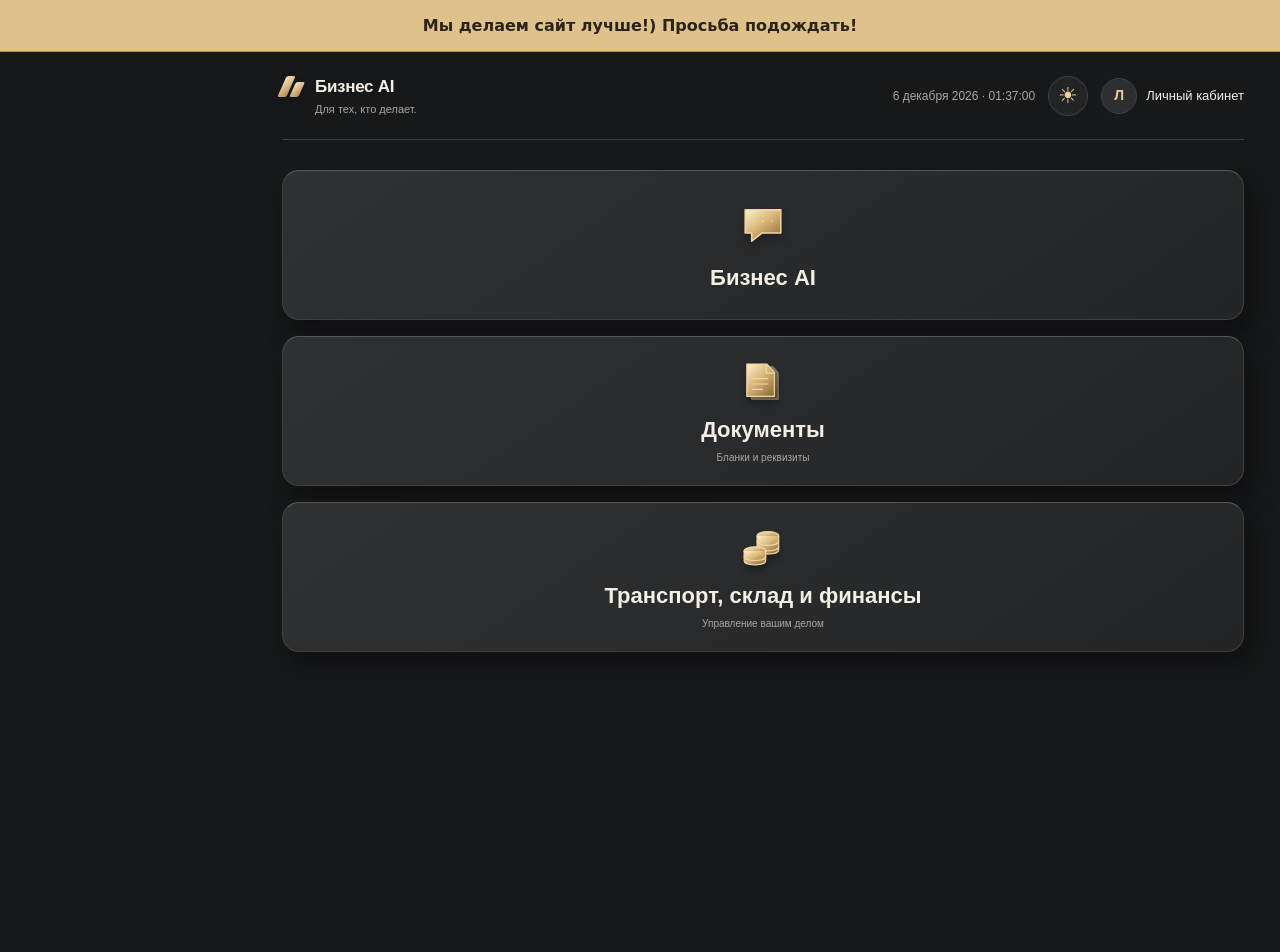
==== index.html @ 8bf46806 "Show maintenance notice during the approved Business AI update" ====
<!doctype html>
<html lang="ru"><head><script src="platform-config.js?v=workspace-20261116-chat-reserve"></script><meta charset="UTF-8"/><meta name="viewport" content="width=device-width,initial-scale=1"/><meta name="theme-color" content="#191a1b"/><style>html:not([data-ui-ready="true"]) .app,html:not([data-ui-ready="true"]) #landing{visibility:hidden}</style><script>document.addEventListener("DOMContentLoaded",()=>{try{render();}finally{document.documentElement.dataset.uiReady="true";}},{once:true});</script><script>try{document.documentElement.dataset.theme=localStorage.getItem("biznes-ai-appearance:visitor")==="light"?"light":"dark";}catch{document.documentElement.dataset.theme="dark";}</script><title>Бизнес AI — Для тех, кто делает</title>
<style>
:root{font-family:Inter,Arial,sans-serif;color:#142d4e;background:#f3f7fb}*{box-sizing:border-box}body{margin:0}button,input,select,textarea{font:inherit}button{cursor:pointer}.app{display:flex;min-height:100vh}.sidebar{width:244px;background:#102b4a;color:white;padding:25px 16px;flex-shrink:0}.brand{font-size:26px;font-weight:900;letter-spacing:1px;margin:4px 12px 35px}.brand span{color:#19c9e9}.nav{display:block;width:100%;border:0;border-radius:10px;padding:14px;text-align:left;color:#c5d8eb;background:transparent;margin:6px 0}.nav.active,.nav:hover{background:#18496c;color:white}.main{padding:30px;flex:1;min-width:0;max-width:1500px}.top{display:flex;justify-content:space-between;align-items:center;gap:12px;flex-wrap:wrap}.muted{color:#6c8197}.grid{display:grid;grid-template-columns:repeat(4,minmax(0,1fr));gap:16px;margin:20px 0}.dashboard-stats{grid-template-columns:repeat(5,minmax(0,1fr));gap:10px}.dashboard-stats .card{padding:15px 12px;min-width:0}.dashboard-stats .value{font-size:clamp(16px,1.65vw,23px);white-space:nowrap}.stat-link{display:block;text-align:left;color:inherit;width:100%;font:inherit;transition:background .15s,border-color .15s}.stat-link:hover,.stat-link:focus-visible{background:#eaf7fb;border-color:#19b9d8;outline:2px solid #19b9d8;outline-offset:1px}.stat-link .muted{font-size:13px}.card{background:#fff;border:1px solid #e0eaf3;border-radius:16px;padding:22px;box-shadow:0 5px 22px #183e6110}.value{font-size:26px;font-weight:800;margin-top:12px}.two{display:grid;grid-template-columns:1.3fr 1fr;gap:18px}.fields{display:grid;grid-template-columns:repeat(2,minmax(0,1fr));gap:14px}label{display:block;font-size:13px;color:#486078;font-weight:600}input,select,textarea{display:block;width:100%;padding:11px;border:1px solid #ccdce9;border-radius:9px;margin-top:6px;background:#fff;color:#183653}input:focus,select:focus{outline:2px solid #6bdaf1}.btn{border:0;border-radius:10px;background:#12b8d7;color:white;padding:12px 17px;font-weight:700}.landing [data-landing-preview]{transition:background .2s ease,box-shadow .2s ease,transform .15s ease;box-shadow:0 3px 10px rgba(18,184,215,.18)}.landing [data-landing-preview]:hover{background:#1bd0ef;box-shadow:0 0 0 3px rgba(79,221,245,.18),0 6px 22px rgba(28,207,237,.38)}.landing [data-landing-preview]:active{transform:scale(.97);background:#079bb9;box-shadow:0 0 0 4px rgba(79,221,245,.27),0 0 20px rgba(28,207,237,.48)}.landing [data-landing-preview]:focus-visible{outline:2px solid #a2f3ff;outline-offset:3px}.landing [data-landing-preview]:disabled{opacity:.8;cursor:wait;box-shadow:0 0 0 3px rgba(79,221,245,.18),0 0 16px rgba(28,207,237,.35)}@media(prefers-reduced-motion:reduce){.landing [data-landing-preview]{transition:none}}.btn.secondary{background:#e9f4f8;color:#164362}.btn.danger{background:#fee6e6;color:#b62b39}.actions{display:flex;gap:9px;flex-wrap:wrap;margin:16px 0}.tabs{display:flex;gap:8px;flex-wrap:wrap;margin:16px 0}.tab{border:1px solid #c9dce9;border-radius:10px;padding:10px 13px;background:white;color:#25496a}.tab.active{background:#143e63;color:white}.line{display:flex;justify-content:space-between;border-bottom:1px solid #e7edf3;padding:12px 0;gap:12px}.recent-trip{width:100%;background:transparent;border-top:0;border-left:0;border-right:0;text-align:left;font:inherit;color:inherit;cursor:pointer;align-items:center}.recent-trip:hover,.recent-trip:focus-visible{background:#eaf7fb;outline:2px solid #19b9d8;outline-offset:1px;border-radius:5px}.recent-trip span{min-width:0;overflow-wrap:anywhere}.recent-trip strong{white-space:nowrap}.profit{color:#008c79}.loss{color:#b62b39}table{width:100%;border-collapse:collapse}th,td{text-align:left;padding:13px 9px;border-bottom:1px solid #e7edf3;font-size:13px}th{color:#6c8197}tr:hover{background:#f8fbfe}.scroll{overflow:auto}.hidden{display:none}h1{margin:0;font-size:29px}h2{margin:0 0 16px;font-size:19px}small{color:#6c8197}.pill{border-radius:20px;background:#e8f6fa;padding:5px 9px;font-size:12px}.notice{background:#eaf7fb;border-radius:10px;padding:12px;margin:15px 0;color:#24536d}.section{margin-top:18px}.chart{display:flex;align-items:end;gap:12px;height:150px;padding-top:15px}.bar{flex:1;background:#16b6d4;min-height:3px;border-radius:6px 6px 0 0;position:relative}.bar.alt{background:#173f65}.bar span{position:absolute;bottom:-25px;font-size:10px;white-space:nowrap;left:0}.footer{margin-top:30px;font-size:12px;color:#8192a3}@media(max-width:1000px){.dashboard-stats{grid-template-columns:repeat(5,minmax(0,1fr))}.dashboard-stats .card{padding:10px 7px}.dashboard-stats .value{font-size:15px}.grid{grid-template-columns:repeat(2,1fr)}.two{grid-template-columns:1fr}}@media(max-width:680px){.dashboard-stats{grid-template-columns:repeat(2,minmax(0,1fr))}.app{display:block}.sidebar{width:100%;padding:13px}.brand{margin:0 0 8px}.nav{display:inline-block;width:auto;margin:3px;padding:10px}.main{padding:16px}.fields,.grid{grid-template-columns:1fr}h1{font-size:24px}.card{padding:15px}}
 .auth-wrap{max-width:520px;margin:22px auto}.auth-head{text-align:center;margin-bottom:20px}.auth-logo{font-size:30px;font-weight:900;color:#102b4a}.auth-logo span{color:#12b8d7}.auth-note{background:#fff6df;color:#76571b;border-radius:10px;padding:12px;font-size:13px;line-height:1.5;margin:14px 0}.auth-links{display:flex;justify-content:space-between;gap:12px;flex-wrap:wrap;margin-top:18px}.auth-links button{background:none;border:0;color:#116f9d;text-decoration:underline;padding:5px}.auth-wrap input:disabled{background:#f5f8fa;color:#789}.account-list{display:grid;gap:12px;margin-top:20px}@media(max-width:680px){.auth-wrap{margin:8px auto}}.landing{position:fixed;inset:0;z-index:100;overflow:auto;background:linear-gradient(110deg,rgba(3,17,32,.91),rgba(8,30,55,.58) 55%,rgba(5,20,39,.82)),linear-gradient(160deg,#07172a 0%,#153d5a 42%,#c47a61 72%,#071b30 100%);color:#fff;padding:clamp(22px,5vw,75px)}.landing[hidden]{display:none}.landing-grid{max-width:1400px;margin:auto;min-height:calc(100vh - 130px);display:grid;grid-template-columns:1.1fr .9fr;gap:clamp(28px,5vw,100px);align-items:center}.landing-brand{font-size:clamp(42px,6vw,86px);font-style:italic;font-weight:900;letter-spacing:-3px;line-height:1}.landing-brand:before{content:'▰';font-size:32px;color:#13d7ec;margin-right:12px}.landing-intro{font-size:clamp(18px,2.2vw,29px);line-height:1.4;max-width:650px;margin:24px 0 40px}.landing-feature{display:flex;gap:18px;align-items:center;margin:24px 0;font-size:clamp(17px,1.5vw,21px)}.landing-feature b{font-size:31px;color:#19d6e9;width:44px;text-align:center}.landing-card{background:#061b31f0;border:1px solid #16bcd7;border-radius:24px;padding:clamp(22px,3vw,42px);box-shadow:0 18px 55px #0007;max-width:560px;width:100%;margin:auto}.landing-tabs{display:grid;grid-template-columns:1fr 1fr;gap:8px;margin-bottom:30px}.landing-tabs button{border:0;background:transparent;color:#d6e9f6;padding:15px;font-weight:700;border-bottom:2px solid #314e63}.landing-tabs button.active{border-color:#11e2eb;background:#143b51;border-radius:12px 12px 0 0}.landing-card h2{text-align:center;font-size:28px;margin:0 0 12px;color:white}.landing-card p{text-align:center;color:#b6cadd}.landing-card label{color:#d9e7f4;margin:15px 0}.landing-password-wrap{position:relative;display:block}.landing-password-wrap input[type=password],.landing-password-wrap input[type=text]:has(+ .landing-password-eye){padding-right:48px}.landing-password-eye{position:absolute;right:7px;top:50%;transform:translateY(-50%);border:0;background:transparent;color:#d9e7f4;cursor:pointer;font-size:21px;line-height:1;padding:8px;border-radius:7px}.landing-password-eye:hover,.landing-password-eye:focus-visible{background:#28516b;outline-offset:2px}.landing-card input{background:#142e46;border-color:#4a6579;color:white}.landing-card input::placeholder{color:#9db3c4}.landing-card .btn{width:100%;margin:12px 0;background:#08d3e7;color:#082339}.landing-links{display:flex;justify-content:space-between;gap:8px;flex-wrap:wrap;margin:10px 0}.landing-links button{border:0;background:none;color:#36dbe8;padding:5px;text-decoration:underline}.landing-demo{background:#1e3e55!important;color:#fff!important;border:1px solid #56748c!important}.landing-disclaimer{font-size:12px;line-height:1.5;background:#15364c;padding:12px;border-radius:10px;color:#d6e5ef!important}.landing-bottom{max-width:1400px;margin:12px auto 0;color:#c4d8e5;font-size:13px}@media(max-width:850px){.landing{padding:22px 14px}.landing-grid{grid-template-columns:1fr;gap:24px}.landing-brand{font-size:clamp(39px,11vw,62px)}.landing-intro{font-size:18px;margin:15px 0}.landing-feature{margin:12px 0;font-size:16px}.landing-feature b{font-size:23px}.landing-card{padding:22px 18px}.landing-card h2{font-size:23px}.landing-bottom{text-align:center}}.account-panels{display:grid;grid-template-columns:repeat(2,minmax(0,1fr));gap:16px;margin-top:18px}.account-panel{border:1px solid #c9dce9;border-radius:14px;padding:18px;background:#fff;min-width:0}.account-panel summary{cursor:pointer;list-style:none;display:flex;justify-content:space-between;align-items:center;gap:10px;font-weight:700;color:#173c60}.account-panel summary::-webkit-details-marker{display:none}.account-panel summary:after{content:'⌄';font-size:22px;color:#168dab;display:inline-block;min-width:20px;text-align:center}.account-panel summary:hover{color:#079bb9}.account-panel summary:focus-visible{outline:2px solid #12b8d7;outline-offset:4px;border-radius:4px}.account-panel[open] summary:after{content:'⌃'}.account-panel .panel-body{margin-top:14px}.account-panel .panel-value{font-size:24px;font-weight:800;margin:9px 0;color:#102b4a}.account-panel .panel-hint{font-size:13px;color:#6c8197;margin-top:12px}@media(max-width:750px){.account-panels{grid-template-columns:1fr}}.trip-list{display:grid;grid-template-columns:repeat(auto-fit,minmax(min(100%,310px),1fr));gap:12px;margin-top:15px}.trip-list-card{display:flex;flex-direction:column;gap:11px;min-width:0;width:100%;padding:17px;text-align:left;border:1px solid #d5e5f0;border-radius:13px;background:#fff;color:#183653;cursor:pointer;transition:border-color .15s,box-shadow .15s,background .15s}.trip-list-card:hover,.trip-list-card:focus-visible{background:#f0fbff;border-color:#12b8d7;box-shadow:0 4px 16px #183e6118;outline:none}.trip-list-head,.trip-list-bottom{display:flex;justify-content:space-between;align-items:center;gap:10px;flex-wrap:wrap}.trip-list-route{font-size:17px;font-weight:700;overflow-wrap:anywhere}.trip-list-meta{color:#6c8197;font-size:13px;overflow-wrap:anywhere}.trip-list-bottom{border-top:1px solid #e6eef5;padding-top:10px;font-size:13px}.trip-list-open{color:#087f9e;font-weight:700}@media(max-width:680px){.trip-list{grid-template-columns:1fr}.trip-list-card{padding:15px}}.finance-controls{margin:14px 0 18px}.finance-periods{display:flex;flex-wrap:wrap;gap:5px}.finance-period{border:1px solid #cbdfea;border-radius:8px;background:#f4f8fc;color:#264864;padding:8px 12px;font-weight:700;flex:1;min-width:62px}.finance-period.selected{background:#12b8d7;border-color:#12b8d7;color:#fff}.finance-date-label{margin-top:12px;max-width:220px}.finance-date-label input{margin-top:5px}.finance-date-nav{display:flex;align-items:end;gap:8px;margin-top:12px}.finance-date-nav .finance-date-label{margin-top:0;flex:1;max-width:none}.finance-nav-btn{height:42px;min-width:38px;border:1px solid #cbdfea;background:#f4f8fc;border-radius:8px;color:#087f9e;font-size:26px;cursor:pointer}.finance-nav-btn:hover{background:#dff7fc}.home-title{text-align:center;margin:16px 0 22px}.home-sections{display:grid;grid-template-columns:minmax(0,1fr);gap:14px;max-width:900px;margin:0 auto}.home-section{display:flex;align-items:center;gap:18px;min-height:76px;padding:18px 24px;background:#173e5e;color:white;border:0;border-radius:12px;text-align:left;font-weight:700}.home-section:hover,.home-section:focus-visible{background:#215a7b;outline:2px solid #20cbe5}.home-icon{color:#36d9ee;font-size:22px;width:28px;text-align:center}.home-arrow{margin-left:auto;font-size:25px;color:#b5d4e4}.back-to-home{background:transparent;color:#176f94;border:0;font-weight:700;margin-bottom:16px;padding:7px 0}#exit-hint{position:fixed;bottom:16px;left:50%;transform:translateX(-50%);background:#102b4a;color:white;border-radius:9px;padding:10px 16px}#exit-hint:empty{display:none}@media(max-width:700px){.home-sections{grid-template-columns:1fr;gap:10px}.home-section{min-height:56px;padding:13px 16px;gap:14px}}.saved-calcs{display:grid;grid-template-columns:repeat(auto-fit,minmax(min(100%,290px),1fr));gap:12px}.saved-calc-card{position:relative;display:flex;flex-direction:column;align-items:flex-start;gap:8px;width:100%;padding:16px 38px 16px 16px;border:1px solid #d5e5f0;border-radius:13px;background:#fff;color:#183653;text-align:left}.saved-calc-card:hover,.saved-calc-card:focus-visible,.saved-calc-card.selected{border-color:#12b8d7;background:#f0fbff;outline:none}.saved-calc-route{font-weight:750;font-size:16px}.saved-calc-type{font-size:13px;color:#647e93}.saved-calc-values{display:flex;flex-wrap:wrap;gap:8px 20px;font-size:13px}.saved-calc-chevron{position:absolute;right:15px;top:50%;transform:translateY(-50%);font-size:26px;color:#1289ab}@media(max-width:680px){.saved-calcs{grid-template-columns:1fr}.saved-calc-card{padding:14px 35px 14px 14px}}.page-navigation{display:flex;flex-direction:column;align-items:flex-start;gap:7px;margin-bottom:12px}.page-navigation [data-go-home]{font-weight:800;font-size:17px;padding:10px 18px}.sidebar-stats{display:flex;flex-direction:column;gap:13px;margin-top:28px}.sidebar-stat{width:100%;display:flex;flex-direction:column;align-items:flex-start;gap:9px;text-align:left;background:#fff;color:#102b4a;border:1px solid #b5d5e4;border-radius:12px;padding:17px 14px;cursor:pointer;box-shadow:0 3px 12px rgba(0,0,0,.12)}.sidebar-stat:hover,.sidebar-stat:focus-visible{border-color:#12b8d7;outline:2px solid #12b8d7;outline-offset:2px}.sidebar-stat-label{font-size:14px;font-weight:650}.sidebar-stat-value{font-size:clamp(16px,1.4vw,21px);font-weight:850;overflow-wrap:anywhere}@media(max-width:680px){.sidebar-stats{display:grid;grid-template-columns:1fr;gap:9px;margin-top:10px}.sidebar-stat{padding:12px 15px;gap:4px}.sidebar-stat-value{font-size:19px}.brand{margin-bottom:0}}.subscription-tariffs{display:grid;grid-template-columns:repeat(2,minmax(0,1fr));gap:14px;margin:16px 0}.subscription-tariff{display:flex;flex-direction:column;align-items:flex-start;gap:10px;padding:20px;border:1px solid #c9dce9;border-radius:14px;background:#f7fbff;min-width:0;cursor:pointer;transition:background .18s,border-color .18s,box-shadow .18s,transform .18s}.subscription-tariff:hover,.subscription-tariff:focus-visible,.subscription-tariff:focus-within{background:#e9faff;border-color:#12b8d7;box-shadow:0 8px 24px #168dab28;transform:translateY(-2px)}.subscription-tariff:focus-visible{outline:2px solid #12b8d7;outline-offset:3px}.subscription-tariff:hover button,.subscription-tariff:focus-within button{background:#168dab;color:#fff;border-color:#168dab}.subscription-tariff-title{font-size:17px;font-weight:800;color:#173c60}.subscription-tariff-price{font-size:30px;font-weight:900;color:#102b4a}.subscription-tariff-price small{display:block;font-size:13px;font-weight:500;color:#6c8197}.subscription-tariff p{margin:0 0 5px;color:#486078;font-size:14px;line-height:1.5;flex:1}.subscription-tariff button{width:100%;margin-top:auto}.subscription-discount{display:inline-block;font-size:12px;background:#dff7ec;color:#126b4b;border-radius:6px;padding:4px 7px;vertical-align:middle}@media(max-width:850px){.subscription-tariffs{grid-template-columns:1fr}}.account-panel .btn,.card.section .btn{transition:background .18s,color .18s,box-shadow .18s,transform .18s,border-color .18s}.account-panel .btn:hover,.card.section .btn:hover{background:#168dab;color:#fff;border-color:#168dab;box-shadow:0 5px 15px #168dab38;transform:translateY(-2px)}.account-panel .btn:focus-visible,.card.section .btn:focus-visible{outline:3px solid #12b8d7;outline-offset:3px}.subscription-status-row{display:flex;align-items:center;justify-content:space-between;flex-wrap:wrap;gap:12px;background:#eef9fd;border:1px solid #c4e8f2;border-radius:12px;padding:14px;margin:12px 0}.subscription-status-row [role="status"]{font-weight:700;color:#173c60}.subscription-status-row button{flex-shrink:0}.local-doc-modal{position:fixed;inset:0;z-index:10000;background:rgba(3,16,30,.72);display:flex;align-items:center;justify-content:center;padding:22px;overflow:auto}.local-doc-modal-panel{width:min(100%,980px);max-height:calc(100vh - 44px);overflow:auto;border-radius:18px;box-shadow:0 24px 80px rgba(0,0,0,.38)}.local-doc-modal-panel>.card{margin:0}.local-doc-modal-panel .local-doc-form .fields{max-height:none}@media(max-width:650px){.local-doc-modal{align-items:flex-start;padding:10px}.local-doc-modal-panel{max-height:calc(100dvh - 20px);border-radius:14px}.local-doc-modal-panel .card{padding:16px}.local-doc-modal-panel .local-doc-form .fields{grid-template-columns:1fr}.local-doc-modal-panel .actions{display:grid;grid-template-columns:1fr}.local-doc-modal-panel .actions .btn{width:100%}}.local-doc-types{display:grid;grid-template-columns:repeat(3,minmax(0,1fr));gap:12px;margin:20px 0}.local-doc-type{background:#fff;border:1px solid #c9dce9;border-radius:13px;padding:22px 12px;font-weight:700;color:#173c60;display:flex;gap:10px;align-items:center;justify-content:center;transition:.2s}.local-doc-type span{color:#168dab;font-size:25px}.local-doc-type:hover,.local-doc-type:focus-visible{background:#e9faff;border-color:#12b8d7;box-shadow:0 6px 18px #168dab28;transform:translateY(-2px)}.local-doc-record{display:flex;justify-content:space-between;align-items:center;gap:12px;flex-wrap:wrap;border-bottom:1px solid #e0eaf3;padding:12px 0}.local-doc-form .fields label:last-child{grid-column:1/-1}@media(max-width:750px){.local-doc-types{grid-template-columns:repeat(2,minmax(0,1fr))}}@media(max-width:450px){.local-doc-types{grid-template-columns:1fr}}.local-doc-types{grid-template-columns:repeat(2,minmax(0,1fr))}.local-party-picker{display:grid;grid-template-columns:repeat(3,minmax(0,1fr));gap:12px;padding:16px;background:#eef8fc;border:1px solid #c4e8f2;border-radius:12px;margin-bottom:16px}.local-party-picker label{font-weight:700;color:#173c60}.local-party-picker select{display:block;width:100%;margin-top:7px;min-width:0;padding:11px;border:1px solid #b9cfdf;border-radius:8px;background:#fff}@media(max-width:750px){.local-doc-types{grid-template-columns:1fr}.local-party-picker{grid-template-columns:1fr}}.directory-toggle-btn{background:#e7f8fd!important;color:#087b9a!important;border:1px solid #21c6df!important;box-shadow:0 3px 10px #119eb31c;transition:background .2s,color .2s,box-shadow .2s,transform .2s,border-color .2s;cursor:pointer}.directory-toggle-btn:hover,.directory-toggle-btn:focus-visible{background:#0bc8e0!important;color:#05263b!important;border-color:#05b3cf!important;box-shadow:0 8px 20px #0aacc64d;transform:translateY(-2px)}.directory-toggle-btn:focus-visible{outline:3px solid #0985a5;outline-offset:3px}.support-contact{display:flex;align-items:center;flex-wrap:wrap;gap:10px;margin-top:16px;padding-top:12px;border-top:1px solid #d7e4ee}.support-contact a{color:#087eab;font-weight:700;text-decoration:underline;text-underline-offset:3px}.support-contact a:hover{color:#06b5d0}.support-contact .btn{transition:background .18s,box-shadow .18s,transform .18s}.support-contact .btn:hover{background:#168dab;color:white;box-shadow:0 5px 15px #168dab38;transform:translateY(-2px)}.support-copy-status{font-size:13px;color:#16714b}
.landing-brand span{color:#12c7e9}.sidebar-stats{display:none!important}


.fleet-metrics{display:grid;grid-template-columns:repeat(4,minmax(0,1fr));gap:12px;margin:16px 0 22px}.fleet-stat{background:#fff;border:1px solid #d0e0ec;border-radius:12px;padding:17px;display:flex;flex-direction:column;gap:8px;min-width:0}.fleet-stat small{color:#54708a;font-size:13px}.fleet-stat strong{font-size:clamp(16px,2vw,23px);overflow-wrap:anywhere;color:#102b4a}.fleet-panel{background:#fff;border:1px solid #d0e0ec;border-radius:13px;padding:22px;margin:18px 0}.fleet-panel h3{margin:0 0 18px}.fleet-fields{display:grid;grid-template-columns:repeat(2,minmax(0,1fr));gap:14px;margin-bottom:18px}.fleet-fields label{display:flex;flex-direction:column;gap:6px;font-weight:600;font-size:14px}.fleet-fields input,.fleet-fields select{width:100%;padding:11px;border:1px solid #b4cbdc;border-radius:8px;background:#fff;color:#102b4a}.fleet-item{display:flex;justify-content:space-between;align-items:center;gap:12px;padding:15px 0;border-bottom:1px solid #e0eaf0}.fleet-item:last-child{border-bottom:0}.fleet-item .muted{font-size:13px;margin-top:5px}.fleet-nav{margin-bottom:16px}.fleet-nav button{border:0;background:none;color:#116f9d;font-weight:700;padding:8px;cursor:pointer}@media(max-width:760px){.fleet-metrics,.fleet-fields{grid-template-columns:repeat(2,minmax(0,1fr))}.fleet-panel{padding:14px}.fleet-item{flex-wrap:wrap}}@media(max-width:440px){.fleet-metrics,.fleet-fields{grid-template-columns:1fr}}

.fleet-stat[data-fleet-metric]{transition:background .15s,border-color .15s,box-shadow .15s,transform .12s;position:relative}.fleet-stat[data-fleet-metric]::after{content:'›';position:absolute;right:12px;top:10px;color:#168ca8;font-size:22px;font-weight:700}.fleet-stat[data-fleet-metric]:hover,.fleet-stat[data-fleet-metric]:focus-visible{border-color:#12b8d7;background:#effaff;outline:2px solid #12b8d7;outline-offset:1px;box-shadow:0 5px 16px #12b8d72b}.fleet-stat[data-fleet-metric]:active{background:#c9f3fa;transform:scale(.985)}.route-suggestions{position:absolute;top:100%;left:0;right:0;z-index:30;background:#fff;border:1px solid #b9cddd;border-radius:9px;box-shadow:0 8px 18px #142d4e24;max-height:240px;overflow:auto}.route-suggestion{display:block;width:100%;text-align:left;border:0;background:white;padding:10px 12px;color:#142d4e}.route-suggestion:hover,.route-suggestion:focus{background:#e8f7fc}
.warehouse-overview-grid{display:grid;grid-template-columns:minmax(0,1fr) minmax(0,1fr);gap:16px;align-items:start;margin-top:16px}.warehouse-overview-grid>.warehouse-panel{min-width:0;margin:0}.warehouse-overview-grid .warehouse-stock-row,.warehouse-overview-grid .warehouse-history-row{overflow-wrap:anywhere}@media(max-width:850px){.warehouse-overview-grid{grid-template-columns:minmax(0,1fr)}}
.warehouse-item-grid{display:grid;grid-template-columns:minmax(0,1fr) minmax(0,1fr);gap:14px;align-items:stretch;margin:16px 0;padding:12px;border:1px solid #dbe5ee;border-radius:14px}.warehouse-item-grid>.warehouse-stock-row{margin:0;min-width:0}.warehouse-item-history{min-width:0;min-height:0;max-height:210px;overflow-y:auto;overscroll-behavior:contain;padding:12px;border-radius:12px;background:#f8fafc;overflow-wrap:anywhere}.warehouse-item-history h3{font-size:16px;margin:0 0 12px}.warehouse-item-history .warehouse-history-row{padding:10px 0;border-bottom:1px solid #e2e8f0}@media(max-width:850px){.warehouse-item-grid{grid-template-columns:minmax(0,1fr)}}
.warehouse-search-heading{display:grid;grid-template-columns:minmax(0,1fr) minmax(0,1fr);gap:16px;align-items:center}.warehouse-search-heading h2{margin-top:0}.warehouse-search-label{display:flex;flex-direction:column;gap:6px;font-weight:600}.warehouse-search-label input{width:100%;min-width:0;padding:11px;border:1px solid #cbd5e1;border-radius:10px;font:inherit}@media(max-width:700px){.warehouse-search-heading{grid-template-columns:minmax(0,1fr)}}
/* Warehouse: highlight and clickable stock blocks */
#content .warehouse-tile,#content .warehouse-panel,#content .warehouse-stock-row,#content .warehouse-history-row{transition:background .18s,border-color .18s,box-shadow .18s}
#content .warehouse-tile{cursor:pointer;text-align:left;color:inherit;font:inherit;width:100%}
#content .warehouse-tile:hover,#content .warehouse-tile:focus-visible,#content .warehouse-stock-row:hover,#content .warehouse-history-row:hover{background:#eaf8ff;border-color:#54c6e1;box-shadow:0 4px 16px rgba(15,137,179,.12)}
#content .warehouse-stock-row,#content .warehouse-history-row{border:1px solid transparent;border-top-color:#e2e8f0;border-radius:10px;padding:14px 10px;margin:0 -10px;cursor:pointer}
#content .warehouse-stock-row:focus-visible,#content .warehouse-history-row:focus-visible,#content .warehouse-tile:focus-visible{outline:2px solid #12b8d7;outline-offset:2px}
#content .warehouse-stock-row:focus-within,#content .warehouse-stock-row.warehouse-selected{background:#eaf8ff;border-color:#54c6e1}
@media(prefers-reduced-motion:reduce){#content .warehouse-tile,#content .warehouse-panel,#content .warehouse-stock-row,#content .warehouse-history-row{transition:none}}

/* Calculator mode: two direct buttons instead of dropdown */
.transport-mode-switch{grid-column:1/-1;display:grid;grid-template-columns:1fr 1fr;gap:10px;margin-bottom:5px}
.transport-mode-btn{border:1px solid #c9dce9;border-radius:10px;background:#edf5f9;color:#173f65;padding:13px 9px;font-weight:700;cursor:pointer;transition:background .15s,border-color .15s,box-shadow .15s}
.transport-mode-btn:hover,.transport-mode-btn:focus-visible{background:#ddf5fc;border-color:#12b8d7;box-shadow:0 0 0 2px rgba(18,184,215,.12)}
.transport-mode-btn.active{background:#123f66;color:white;border-color:#123f66}
@media(max-width:450px){.transport-mode-switch{grid-template-columns:1fr}}

/* Calculator action button hover/press feedback (test2 only) */
#content .calc-action-highlight{transition:background-color .18s ease,box-shadow .18s ease,transform .12s ease,filter .18s ease}
#content .calc-action-highlight:hover,#content .calc-action-highlight:focus-visible{filter:brightness(1.1);box-shadow:0 0 0 3px rgba(18,184,215,.18),0 6px 20px rgba(18,184,215,.25)}
#content .calc-action-highlight:active{transform:translateY(1px) scale(.98);box-shadow:0 0 0 3px rgba(18,184,215,.24)}
@media(prefers-reduced-motion:reduce){#content .calc-action-highlight{transition:none}}

/* Calculator numeric fields: hover, focus and active input highlighting */
#content input[data-numeric="1"]{transition:border-color .18s ease,background-color .18s ease,box-shadow .18s ease}
#content input[data-numeric="1"]:hover{border-color:#32b9dc;background-color:#f4fcff;box-shadow:0 0 0 2px rgba(18,184,215,.10)}
#content input[data-numeric="1"]:focus{outline:none;border-color:#08afd1;background-color:#fff;box-shadow:0 0 0 3px rgba(18,184,215,.22),0 2px 12px rgba(18,184,215,.12)}
@media(prefers-reduced-motion:reduce){#content input[data-numeric="1"]{transition:none}}

/* Calculator route city inputs: same hover and focus treatment as numeric inputs */
#content input[data-field="from"],#content input[data-field="to"]{transition:border-color .18s ease,background-color .18s ease,box-shadow .18s ease}
#content input[data-field="from"]:hover,#content input[data-field="to"]:hover{border-color:#32b9dc;background-color:#f4fcff;box-shadow:0 0 0 2px rgba(18,184,215,.10)}
#content input[data-field="from"]:focus,#content input[data-field="to"]:focus{outline:none;border-color:#08afd1;background-color:#fff;box-shadow:0 0 0 3px rgba(18,184,215,.22),0 2px 12px rgba(18,184,215,.12)}
@media(prefers-reduced-motion:reduce){#content input[data-field="from"],#content input[data-field="to"]{transition:none}}

/* Global actionable controls only: no decorative or read-only card hover. */
button:not(:disabled),[role="button"]:not([aria-disabled="true"]),input:not(:disabled):not([type="hidden"]):not([type="checkbox"]):not([type="radio"]),select:not(:disabled),textarea:not(:disabled){transition:border-color .16s ease,background-color .16s ease,box-shadow .16s ease,filter .16s ease}
button:not(:disabled):hover,[role="button"]:not([aria-disabled="true"]):hover{filter:brightness(1.07);box-shadow:0 3px 13px rgba(18,184,215,.18)}
button:not(:disabled):focus-visible,[role="button"]:not([aria-disabled="true"]):focus-visible{outline:2px solid #12b8d7;outline-offset:2px}
button:not(:disabled):active,[role="button"]:not([aria-disabled="true"]):active{filter:brightness(.97)}
input:not(:disabled):not([readonly]):not([type="hidden"]):not([type="checkbox"]):not([type="radio"]):hover,select:not(:disabled):hover,textarea:not(:disabled):not([readonly]):hover{border-color:#32b9dc;background-color:#f4fcff;box-shadow:0 0 0 2px rgba(18,184,215,.10)}
input:not(:disabled):not([readonly]):not([type="hidden"]):not([type="checkbox"]):not([type="radio"]):focus,select:not(:disabled):focus,textarea:not(:disabled):not([readonly]):focus{outline:none;border-color:#08afd1;background-color:#fff;box-shadow:0 0 0 3px rgba(18,184,215,.22),0 2px 12px rgba(18,184,215,.12)}
@media(prefers-reduced-motion:reduce){button,input,select,textarea,[role="button"]{transition:none}}
.fleet-result-toggle{width:100%;border:0;border-bottom:1px solid #e0eaf0;background:white;display:flex;justify-content:space-between;align-items:center;gap:12px;padding:16px 5px;text-align:left;color:#173c60;cursor:pointer}.fleet-result-toggle:hover,.fleet-result-toggle:focus-visible{background:#effaff;outline:2px solid #12b8d7;border-radius:8px}.fleet-result-toggle .muted{display:block;font-size:13px;margin-top:5px}.fleet-history{padding:16px 10px 22px;background:#f6fbff;border-radius:10px}.fleet-history-head{display:flex;justify-content:space-between;align-items:center;flex-wrap:wrap;gap:12px}.fleet-history .fleet-metrics{grid-template-columns:repeat(auto-fit,minmax(145px,1fr))}@media(max-width:680px){.fleet-result-toggle{flex-wrap:wrap}.fleet-history{padding:12px 4px}}.fleet-history-link{border:0;background:transparent;color:#087f9e;font-weight:700;text-decoration:underline;cursor:pointer;padding:8px}.fleet-history-link:hover,.fleet-history-link:focus-visible{background:#e0f7fc;outline:2px solid #12b8d7;border-radius:6px}.fleet-item:target{outline:2px solid #12b8d7}/* Business AI login: keep entered email and password visible while focused */
.landing-card input,.landing-card input:hover,.landing-card input:focus,.landing-card input:active,.landing-card input:-webkit-autofill,.landing-card input:-webkit-autofill:focus{background-color:#142e46!important;color:#ffffff!important;-webkit-text-fill-color:#ffffff!important;caret-color:#ffffff!important;border-color:#4a6579!important;}
.landing-card input::placeholder{color:#9db3c4!important;-webkit-text-fill-color:#9db3c4!important;}
.landing-card input:-webkit-autofill,.landing-card input:-webkit-autofill:hover,.landing-card input:-webkit-autofill:focus{-webkit-box-shadow:0 0 0 1000px #142e46 inset!important;box-shadow:0 0 0 1000px #142e46 inset!important;}

</style><link rel="stylesheet" href="documents.css?v=workspace-20261116-chat-reserve">
<script src="ui-dialogs.js?v=workspace-20261116-chat-reserve" defer></script>
<script src="documents.js?v=workspace-20261116-chat-reserve" defer></script>
<script src="trip-documents.js?v=workspace-20261116-chat-reserve" defer></script>
<script src="password-recovery.js?v=workspace-20261116-chat-reserve" defer></script>
<link rel="stylesheet" href="theme.css?v=workspace-20261116-chat-reserve">
<script src="theme.js?v=workspace-20261116-chat-reserve" defer></script>
<link rel="stylesheet" href="ai-assistant.css?v=workspace-20261116-chat-reserve">
<script src="ai-content-config.js?v=workspace-20261116-chat-reserve" defer></script>
<script src="chat-config.js?v=workspace-20261116-chat-reserve" defer></script>
<script src="ai-config.js?v=workspace-20261116-chat-reserve" defer></script>
<script src="ai-assistant.js?v=workspace-20261116-chat-reserve" defer></script>
<script src="ai-voice.js?v=workspace-20261116-chat-reserve" defer></script>

<script src="chat-extension.js?v=workspace-20261116-chat-reserve" defer></script>
<script src="chat-mail.js?v=workspace-20261116-chat-reserve" defer></script>
<link rel="stylesheet" href="chat-mail.css?v=workspace-20261116-chat-reserve">
<script src="ai-bonus-config.js?v=workspace-20261116-chat-reserve" defer></script>
<script src="ai-bonus.js?v=workspace-20261116-chat-reserve" defer></script>
<script src="ui-adjustments.js?v=workspace-20261116-chat-reserve" defer></script>
<link rel="stylesheet" href="ui-adjustments.css?v=workspace-20261116-chat-reserve">
<link rel="stylesheet" href="ai-content.css?v=workspace-20261116-chat-reserve">
<script src="chat-audio.js?v=workspace-20261116-chat-reserve" defer></script>

<script src="account-services.js?v=workspace-20261116-chat-reserve" defer></script>
<script src="document-library.js?v=workspace-20261116-chat-reserve" defer></script>
<script src="device-drafts.js?v=workspace-20261116-chat-reserve" defer></script>
<script src="library-autosave.js?v=workspace-20261116-chat-reserve" defer></script>
<script src="chat-attachments.js?v=workspace-20261116-chat-reserve" defer></script>
<script src="office-editor.js?v=workspace-20261116-chat-reserve" defer></script>
<script src="site-search-context.js?v=workspace-20261116-chat-reserve" defer></script>
<script src="media-ui.js?v=workspace-20261116-chat-reserve" defer></script>
<script src="audio-ui.js?v=workspace-20261116-chat-reserve" defer></script>
<script src="public-access.js?v=workspace-20261116-chat-reserve" defer></script>
<script src="compact-ai.js?v=workspace-20261116-chat-reserve" defer></script>
<script src="wallet-navigation.js?v=workspace-20261116-chat-reserve" defer></script>
<script src="document-subscription.js?v=workspace-20261116-chat-reserve" defer></script>
<script src="document-payments.js?v=workspace-20261116-chat-reserve" defer></script>
<link rel="stylesheet" href="workspace-update.css?v=workspace-20261116-chat-reserve">
<script src="workspace-update.js?v=workspace-20261116-chat-reserve" defer></script>
<script src="account-layout.js?v=workspace-20261116-chat-reserve" defer></script>
<script src="chat-document-actions.js?v=workspace-20261116-chat-reserve" defer></script>
<script src="legal-links.js?v=workspace-20261116-chat-reserve" defer></script>
</head><body><aside id="business-maintenance" role="status" style="position:relative;z-index:60;padding:14px 20px;text-align:center;background:#dfc28b;color:#29231b;font:600 16px/1.45 system-ui,sans-serif;border-bottom:1px solid #b28d4d">Мы делаем сайт лучше!) Просьба подождать!</aside><section id="landing" class="landing" hidden aria-label="Стартовая страница Business AI"><div class="landing-grid"><div><div class="landing-brand"><span class="champagne-mark" aria-hidden="true"><i></i><i></i></span><span>Бизнес <b>AI</b></span></div><div class="landing-intro">Для тех, кто делает.</div></div><div class="landing-card"><div class="landing-tabs"><button type="button" class="active" data-landing-tab="login">Вход</button><button type="button" data-landing-tab="register">Регистрация</button></div><h2 id="landing-title">Вход в Business AI</h2><p id="landing-subtitle">Вход в личный кабинет</p><div id="landing-fields"><label>Электронная почта<input type="email" placeholder="example@mail.ru" autocomplete="email" required></label><label>Пароль<input type="password" placeholder="Пароль" autocomplete="current-password" required></label></div><p class="landing-password-hint" style="font-size:12px;color:#a9bfd1;margin:9px 0 3px;line-height:1.5">Пароль должен содержать не менее 10 символов.</p><div class="landing-links"><button type="button" data-landing-tab="recover">Забыли пароль?</button></div><button type="button" class="btn" data-landing-preview>Войти</button><p id="landing-error" role="alert" style="color:#ffb9b9;white-space:pre-wrap"></p></div></div></section><div class="app"><aside class="sidebar" aria-label="Место для будущей рекламы"><div id="sidebar-stats" class="sidebar-stats"></div></aside><main class="main"><div id="content"></div><div id="exit-hint" role="status" aria-live="polite"></div></main></div>
<script>
const API_URL=window.BUSINESS_PLATFORM.auth;
let landingTab='login';
let currentUser=null;
let editingProfile=false;
function profileKey(){return 'transera-profile-'+(currentUser?.email||'').toLowerCase();}
function applyProfileOverrides(){if(!currentUser?.email)return;try{const saved=JSON.parse(localStorage.getItem(profileKey())||'null');if(saved&&typeof saved==='object'){currentUser={...currentUser,full_name:saved.full_name??currentUser.full_name,organization:saved.organization??currentUser.organization};}}catch{}}

function showLandingTab(tab){
  if(tab==='recover'){document.getElementById('landing-error').textContent='Восстановление пароля пока не подключено. Для помощи обратитесь к администратору.';return;}
  landingTab=tab;
  document.querySelectorAll('[data-landing-tab]').forEach(b=>b.classList.toggle('active',b.dataset.landingTab===tab));
  document.getElementById('landing-title').textContent=tab==='register'?'Регистрация':'Вход в Business AI';
  document.getElementById('landing-subtitle').textContent=tab==='register'?'Создайте учётную запись':'Войдите по электронной почте';
  const field=(label,type,name,auto)=>'<label>'+label+'<span class="landing-password-wrap"><input name="'+name+'" type="'+type+'" autocomplete="'+auto+'" required>'+(type==='password'?'<button type="button" class="landing-password-eye" data-password-eye aria-label="Показать пароль" aria-pressed="false" title="Показать пароль">👁</button>':'')+'</span></label>';
  document.getElementById('landing-fields').innerHTML=(tab==='register'?field('Имя','text','full_name','name')+field('Организация','text','organization','organization'):'')+field('Электронная почта','email','email','email')+field('Пароль','password','password',tab==='register'?'new-password':'current-password')+(tab==='register'?field('Повтор пароля','password','confirm','new-password'):'');
  document.querySelector('[data-landing-preview]').textContent=tab==='register'?'Зарегистрироваться':'Войти';
  document.getElementById('landing-error').textContent='';
}
async function apiRequest(path,body,token){
 const res=await fetch(API_URL+'?route='+encodeURIComponent(path),{method:body?'POST':'GET',headers:{...(body?{'Content-Type':'application/json'}:{}),...(token?{'X-TRANSERA-Token':'Bearer '+token}:{})},...(body?{body:JSON.stringify(body)}:{})});
 const data=await res.json().catch(()=>({}));
 if(!res.ok){const error=Error(data.error||'Ошибка сервера ('+res.status+')');error.status=res.status;throw error;}
 return data;
}
async function submitLanding(){
 const error=document.getElementById('landing-error'),btn=document.querySelector('[data-landing-preview]');
 const fields=document.getElementById('landing-fields');
 const get=name=>fields.querySelector('[name="'+name+'"]')?.value||'';
 const email=get('email').trim(),password=get('password');
 error.textContent='';
 if(!email||!email.includes('@')||password.length<10){error.textContent='Укажите почту и пароль не короче 10 символов.';return;}
 if(landingTab==='register'&&password!==get('confirm')){error.textContent='Пароли не совпадают.';return;}
 btn.disabled=true;
 try{
  const payload={email,password};
  if(landingTab==='register'){payload.full_name=get('full_name').trim();payload.organization=get('organization').trim();}
  const result=await apiRequest(landingTab==='register'?'/register':'/login',payload);
  if(!result.token)throw Error('Сервер не вернул токен');
  localStorage.removeItem('business-ai-test2-auth-token');
  sessionStorage.setItem('business-ai-test2-auth-token',result.token);
  currentUser=result.user||null;
  await switchAccountDatabase();
  applyProfileOverrides();
  page='home';transeraAccess={state:'checking',subscription:null};initNavigation();const destination=window.BUSINESS_ACCESS?.destination?.();if(destination&&destination!=='home'){page=destination;pushNavigation();}render();
  document.getElementById('landing').hidden=true;void transeraRefreshAccess();void syncDownload();
 }catch(e){error.textContent=e instanceof TypeError?'Нет соединения с сервером. Повторите через несколько минут.':e.message;}
 finally{btn.disabled=false;}
}
document.addEventListener('click',e=>{
 const eye=e.target.closest('[data-password-eye]');
 if(eye){const input=eye.parentElement.querySelector('input');if(input){const visible=input.type==='password';input.type=visible?'text':'password';eye.setAttribute('aria-pressed',String(visible));eye.setAttribute('aria-label',visible?'Скрыть пароль':'Показать пароль');eye.title=visible?'Скрыть пароль':'Показать пароль';}return;}
 const tab=e.target.closest('[data-landing-tab]');
 if(tab){showLandingTab(tab.dataset.landingTab);return;}
 if(e.target.closest('[data-landing-preview]')){submitLanding();return;}
 if(e.target.closest('[data-landing-logout]')){localStorage.removeItem('business-ai-test2-auth-token');sessionStorage.removeItem('business-ai-test2-auth-token');currentUser=null;document.getElementById('landing').hidden=false;showLandingTab('login');return;}
});
document.addEventListener('keydown',e=>{if(e.key==='Enter'&&e.target.closest('#landing-fields')){e.preventDefault();submitLanding();}});
showLandingTab('login');
// Keep the current tab session across internal pages; /me validates it on startup.
localStorage.removeItem('business-ai-test2-auth-token');
const money=n=>new Intl.NumberFormat('ru-RU',{maximumFractionDigits:2}).format(Number(n)||0)+' ₽';
const num=v=>Math.max(0,Number(v)||0);
const defaults=()=>({mode:'hired',from:'',to:'',distance:0,emptyKm:0,rate:0,markup:0,extraCharge:0,manualPrice:'',carrierRate:0,carrierFixed:0,carrierPricing:'fixed',fuelConsumption:30,fuelPrice:65,driverPay:0,perDiem:0,tolls:0,parking:0,depreciation:1,maintenance:0,other:0,forwarderCosts:0,client:'',carrier:'',driver:'',cargo:'',weight:0,vehicle:'',loadDate:'',unloadDate:'',contactClient:'',contactCarrier:'',contactDriver:'',notes:'',status:'Новый',docsReceived:false,clientPayments:[],carrierPayments:[],clientDueDate:'',carrierDueDate:'',closedAt:'',actualCost:''});
let page=location.hash==='#account'?'account':'home',calcTab='price',draft=defaults(),editing=null,trips=[],calculations=[],db,selectedCalcId=null;
const esc=s=>String(s??'').replace(/[&<>"']/g,c=>({'&':'&amp;','<':'&lt;','>':'&gt;','"':'&quot;',"'":'&#39;'}[c]));
const uid=()=>crypto.randomUUID?crypto.randomUUID():Date.now()+'-'+Math.random();
function calc(d){const distance=num(d.distance),km=distance;const own=(km*num(d.fuelConsumption)/100*num(d.fuelPrice))+(km*num(d.driverPay))+num(d.tolls)+(km*num(d.depreciation));const hired=num(d.carrierFixed)+(distance*num(d.carrierRate))+num(d.forwarderCosts);const cost=d.mode==='own'?own:hired;const base=distance*num(d.rate);const price=d.mode==='own'?base:base*(1+num(d.markup)/100);const profit=price-cost;return {cost,price,profit,margin:price?profit/price*100:0,roi:cost?profit/cost*100:0,fuel:km*num(d.fuelConsumption)/100,base};}
let accountDatabaseEpoch=0;
function openDB(){return new Promise((resolve,reject)=>{const req=indexedDB.open('business-ai-test2:'+encodeURIComponent(String(currentUser?.email||'guest').toLowerCase()),1);req.onupgradeneeded=()=>{const x=req.result;['trips','calculations'].forEach(t=>{if(!x.objectStoreNames.contains(t))x.createObjectStore(t,{keyPath:'id'});});};req.onsuccess=()=>resolve(req.result);req.onerror=()=>reject(req.error);});}
async function switchAccountDatabase(){const epoch=++accountDatabaseEpoch;if(db)db.close();const opened=await openDB();if(epoch!==accountDatabaseEpoch){opened.close();return;}db=opened;const owner=syncAccount(),rows=await all('trips'),calcs=await all('calculations');if(epoch!==accountDatabaseEpoch||owner!==syncAccount())return;trips=rows;calculations=calcs;}
function store(name,mode='readonly'){return db.transaction(name,mode).objectStore(name);}
function all(name){return new Promise((res,rej)=>{const r=store(name).getAll();r.onsuccess=()=>res(r.result);r.onerror=()=>rej(r.error);});}
// New records only: old browser records are never automatically uploaded.
const syncAccount=()=>currentUser?.email?.trim().toLowerCase()||'';
const syncToken=()=>sessionStorage.getItem('business-ai-test2-auth-token');
const syncKey=(kind)=>'transera-cloud-v1:'+kind+':'+syncAccount();
function syncRead(kind){try{const v=JSON.parse(localStorage.getItem(syncKey(kind))||'[]');return Array.isArray(v)?v:[];}catch{return [];}}
function syncWrite(kind,v){localStorage.setItem(syncKey(kind),JSON.stringify(v));}
function synced(name,id){return syncRead('ids').includes(name+':'+id);}
function markSynced(name,id){const a=syncRead('ids'),key=name+':'+id;if(!a.includes(key)){a.push(key);syncWrite('ids',a);}}
function localPut(name,item){return new Promise((res,rej)=>{const r=store(name,'readwrite').put(item);r.onsuccess=()=>res();r.onerror=()=>rej(r.error);});}
function localDel(name,id){return new Promise((res,rej)=>{const r=store(name,'readwrite').delete(id);r.onsuccess=()=>res();r.onerror=()=>rej(r.error);});}
function localGet(name,id){return new Promise((res,rej)=>{const r=store(name).get(id);r.onsuccess=()=>res(r.result);r.onerror=()=>rej(r.error);});}
let syncRunning=false;
let syncError='';
function showSyncStatus(){
 let panel=document.getElementById('transera-sync-status');
 if(!panel){
  panel=document.createElement('div');panel.id='transera-sync-status';
  panel.style.cssText='position:fixed;bottom:12px;right:12px;z-index:9999;max-width:min(370px,calc(100vw - 24px));background:#14253d;color:#fff;border:1px solid #3b7190;border-radius:10px;padding:10px 12px;font:13px/1.5 system-ui,sans-serif;box-shadow:0 3px 16px #0005';
  document.body.appendChild(panel);
 }
 if(!syncAccount()||!syncToken()){panel.hidden=true;return;}
 const pending=syncRead('queue').length;
 // Keep the overlay completely out of the way when synchronization is healthy.
 if(!syncError && pending===0){panel.hidden=true;return;}
 panel.hidden=false;
 panel.textContent=syncError?'Синхронизация: '+syncError:'Ожидают отправки: '+pending;
 const btn=document.createElement('button');btn.type='button';btn.textContent='Проверить снова';btn.style.cssText='display:block;margin-top:6px;padding:5px 9px;cursor:pointer';
 btn.onclick=async()=>{syncError='';panel.textContent='Проверяю соединение…';await syncDownload();showSyncStatus();};
 panel.appendChild(btn);
}

function syncEnqueue(name,id,action,item){
 if(!syncAccount()||!syncToken())return;
 const queue=syncRead('queue').filter(x=>!(x.name===name&&x.id===id));
 queue.push({name,id,action,item,nonce:uid()});
 syncWrite('queue',queue);void syncNow();
}
async function put(name,item){
 const previous=await localGet(name,item.id);
 await localPut(name,item);
 // Existing records from before cloud synchronization remain local-only.
 if(syncAccount()&&(!previous||synced(name,item.id))){
  markSynced(name,item.id);syncEnqueue(name,item.id,'save',item);
 }
}
async function del(name,id){
 const cloud=synced(name,id);
 await localDel(name,id);
 if(cloud)syncEnqueue(name,id,'delete',null);
}
async function syncNow(){
 if(syncRunning||!db||!syncAccount()||!syncToken()||!navigator.onLine)return;
 syncRunning=true;const account=syncAccount(),token=syncToken();
 try{
  for(const entry of syncRead('queue')){
   if(account!==syncAccount()||token!==syncToken())break;
   await apiRequest('/'+entry.name+'/'+entry.action,entry.action==='save'?{id:entry.id,data:entry.item}:{id:entry.id},token);
   if(account!==syncAccount())break;
   syncWrite('queue',syncRead('queue').filter(x=>x.nonce!==entry.nonce));
  }
 }catch(e){syncError='Отправка: '+(e?.message||String(e));showSyncStatus();console.warn('Cloud synchronization postponed; browser data retained',e);}
 finally{syncRunning=false;showSyncStatus();}
}
async function syncDownload(){
 if(!db||!syncAccount()||!syncToken()||!navigator.onLine)return;
 const account=syncAccount(),token=syncToken();
 await syncNow();
 for(const name of ['trips','calculations']){
  let response;
  try{response=await apiRequest('/'+name+'/list',null,token);}
  catch(e){syncError='Загрузка: '+(e?.message||String(e));showSyncStatus();console.warn('Cloud list unavailable',e);return;}
  if(account!==syncAccount()||token!==syncToken())return;
  const items=Array.isArray(response)?response:response?.items??response?.[name]??response?.records??response?.data;
  if(!Array.isArray(items)){syncError='Сервер вернул неожиданный формат списка '+name;showSyncStatus();console.warn('Unexpected cloud list response',name,response);return;}
  const pending=new Set(syncRead('queue').filter(x=>x.name===name).map(x=>x.id));
  for(const item of items){
   if(!item||typeof item.id!=='string'||pending.has(item.id))continue;
   const previous=await localGet(name,item.id);
   // Do not replace old local data or newer unsent local changes.
   if(!previous){await localPut(name,item);markSynced(name,item.id);}
  }
 }
 await refresh();showSyncStatus();
}
window.addEventListener('online',()=>{void syncDownload();});
async function refresh(){const owner=syncAccount(),rows=await all('trips'),calcs=await all('calculations');if(owner!==syncAccount())return;trips=rows;calculations=calcs;render();}
const field=(key,label,type='number',opts=null)=>'<label>'+label+(opts?'<select data-field="'+key+'">'+opts.map(o=>'<option value="'+esc(o[0])+'" '+(String(draft[key])===String(o[0])?'selected':'')+'>'+esc(o[1])+'</option>').join('')+'</select>':'<input data-field="'+key+'" type="'+(type==='number'?'text':type)+'" '+(type==='number'?'inputmode="decimal" data-numeric="1" autocomplete="off"':'')+' value="'+esc(type==='number'&&Number(draft[key])===0?'':draft[key])+'" placeholder="'+(type==='number'?'0':'')+'">')+'</label>';

/* Test-only offline estimates: NOT real road routing; one saved road reference */
const routeCityPairs=[["Петрозаводск","Санкт-Петербург",422]];
const routeCityRecords=[["Алейск","Алтайский край",52.4922513,82.7793606],["Барнаул","Алтайский край",53.3479968,83.7798064],["Белокуриха","Алтайский край",51.996152,84.9839604],["Бийск","Алтайский край",52.5393864,85.2138453],["Горняк","Алтайский край",50.9979622,81.4643358],["Заринск","Алтайский край",53.7063476,84.9315081],["Змеиногорск","Алтайский край",51.1581094,82.1872547],["Камень-на-Оби","Алтайский край",53.7913974,81.3545053],["Новоалтайск","Алтайский край",53.4119759,83.9311069],["Рубцовск","Алтайский край",51.5012067,81.2078695],["Славгород","Алтайский край",52.999463,78.6459232],["Яровое","Алтайский край",52.9252146,78.5729775],["Белогорск","Амурская область",50.9213415,128.4739471],["Благовещенск","Амурская область",50.290659,127.527198],["Завитинск","Амурская область",50.1064111,129.4391813],["Зея","Амурская область",53.7340088,127.265787],["Райчихинск","Амурская область",49.7941615,129.4112492],["Свободный","Амурская область",51.3614103,128.1219729],["Сковородино","Амурская область",53.9871095,123.9437205],["Тында","Амурская область",55.1546441,124.7468904],["Циолковский","Амурская область",51.762481,128.1219846],["Шимановск","Амурская область",52.0051886,127.7005458],["Архангельск","Архангельская область",64.5394289,40.5169606],["Вельск","Архангельская область",61.066,42.1032789],["Каргополь","Архангельская область",61.5009724,38.9636966],["Коряжма","Архангельская область",61.2885948,47.1003015],["Котлас","Архангельская область",61.2528972,46.633242],["Мезень","Архангельская область",65.8398078,44.2532273],["Мирный","Архангельская область",62.7645265,40.3360076],["Нарьян-Мар","Архангельская область",67.63777777777779,53.00666666666667],["Новодвинск","Архангельская область",64.4136851,40.8208143],["Няндома","Архангельская область",61.6654674,40.2062947],["Онега","Архангельская область",63.9162928,38.0805031],["Северодвинск","Архангельская область",64.5625385,39.8180934],["Сольвычегодск","Архангельская область",61.3319616,46.920441],["Шенкурск","Архангельская область",62.1057272,42.8996973],["Астрахань","Астраханская область",46.3655652,48.0559236],["Ахтубинск","Астраханская область",48.2752034,46.1906462],["Знаменск","Астраханская область",48.5866291,45.7368019],["Камызяк","Астраханская область",46.110579,48.07333],["Нариманов","Астраханская область",46.6916565,47.8502476],["Харабали","Астраханская область",47.408999,47.2525345],["Алексеевка","Белгородская область",50.6299647,38.6880342],["Белгород","Белгородская область",50.5976472,36.5856652],["Бирюч","Белгородская область",50.6484585,38.4005083],["Валуйки","Белгородская область",50.2111207,38.0998772],["Грайворон","Белгородская область",50.4862958,35.6663877],["Губкин","Белгородская область",51.2837123,37.5347759],["Короча","Белгородская область",50.8129041,37.1896436],["Новый Оскол","Белгородская область",50.7633747,37.8775484],["Старый Оскол","Белгородская область",51.2967101,37.8350182],["Строитель","Белгородская область",50.7845099,36.4887648],["Шебекино","Белгородская область",50.4004883,36.8877889],["Брянск","Брянская область",53.2419535,34.3652146],["Дятьково","Брянская область",53.5958178,34.3551812],["Жуковка","Брянская область",53.5340397,33.7302579],["Злынка","Брянская область",52.4267015,31.7360399],["Карачев","Брянская область",53.1296524,34.9888727],["Клинцы","Брянская область",52.7529119,32.233911],["Мглин","Брянская область",53.0599771,32.8468129],["Новозыбков","Брянская область",52.537173,31.9357991],["Почеп","Брянская область",52.9154851,33.4744058],["Севск","Брянская область",52.1483358,34.4918415],["Сельцо","Брянская область",53.3739884,34.1059172],["Стародуб","Брянская область",52.5852257,32.760403],["Сураж","Брянская область",53.0170888,32.3938878],["Трубчевск","Брянская область",52.5791734,33.7660547],["Унеча","Брянская область",52.8461199,32.6757629],["Фокино","Брянская область",53.4554145,34.4159238],["Александров","Владимирская область",56.391819,38.7111123],["Владимир","Владимирская область",56.1280804,40.4084376],["Вязники","Владимирская область",56.29773,42.2687398],["Гороховец","Владимирская область",56.2021036,42.6926111],["Гусь-Хрустальный","Владимирская область",55.6198751,40.6579929],["Камешково","Владимирская область",56.3490152,40.9955183],["Карабаново","Владимирская область",56.3131822,38.7034257],["Киржач","Владимирская область",56.1486863,38.8635701],["Ковров","Владимирская область",56.3554349,41.3170576],["Кольчугино","Владимирская область",56.3327254,39.391336],["Костерево","Владимирская область",55.9337222,39.6247398],["Курлово","Владимирская область",55.452698,40.6124108],["Лакинск","Владимирская область",56.0180587,39.956551],["Меленки","Владимирская область",55.3387515,41.6340046],["Муром","Владимирская область",55.5630311,42.0231362],["Петушки","Владимирская область",55.9298134,39.4508075],["Покров","Владимирская область",55.9166398,39.1734526],["Радужный","Владимирская область",55.9960277,40.3321855],["Собинка","Владимирская область",55.9939169,40.0179653],["Струнино","Владимирская область",56.3749967,38.5839667],["Судогда","Владимирская область",55.9498056,40.8562939],["Суздаль","Владимирская область",56.4274441,40.4525692],["Юрьев-Польский","Владимирская область",56.4937757,39.6680539],["Волгоград","Волгоградская область",48.7070042,44.5170339],["Волжский","Волгоградская область",48.7978209,44.7462538],["Дубовка","Волгоградская область",49.0554742,44.8270085],["Жирновск","Волгоградская область",50.9768814,44.7858202],["Калач-на-Дону","Волгоградская область",48.6889024,43.5306303],["Камышин","Волгоградская область",50.0651529,45.3844202],["Котельниково","Волгоградская область",47.6310259,43.1330872],["Котово","Волгоградская область",50.3205766,44.8030699],["Краснослободск","Волгоградская область",48.7068721,44.5630857],["Ленинск","Волгоградская область",48.6936061,45.1992692],["Михайловка","Волгоградская область",50.0708719,43.2401512],["Николаевск","Волгоградская область",50.0165306,45.4731658],["Новоаннинский","Волгоградская область",50.5296067,42.6666439],["Палласовка","Волгоградская область",50.0500944,46.8804277],["Петров Вал","Волгоградская область",50.1380557,45.20914],["Серафимович","Волгоградская область",49.5663183,42.7360402],["Суровикино","Волгоградская область",48.618917,42.8541163],["Урюпинск","Волгоградская область",50.7903789,42.0288513],["Фролово","Волгоградская область",49.7649148,43.6648641],["Бабаево","Вологодская область",59.3892583,35.9377058],["Белозерск","Вологодская область",60.0308381,37.7890586],["Великий Устюг","Вологодская область",60.7603913,46.3054414],["Вологда","Вологодская область",59.2483905,39.8355662],["Вытегра","Вологодская область",61.0063465,36.4495137],["Грязовец","Вологодская область",58.8757553,40.2485362],["Кадников","Вологодская область",59.5037764,40.3441148],["Кириллов","Вологодская область",59.8591523,38.3748782],["Красавино","Вологодская область",60.9612823,46.4814116],["Никольск","Вологодская область",59.5351837,45.4576137],["Сокол","Вологодская область",59.4758605,40.1114187],["Тотьма","Вологодская область",59.9734998,42.7589506],["Устюжна","Вологодская область",58.8383117,36.4425478],["Харовск","Вологодская область",59.9479423,40.2000298],["Череповец","Вологодская область",59.1269212,37.9090497],["Бобров","Воронежская область",51.0901649,40.0318256],["Богучар","Воронежская область",49.9352454,40.5590801],["Борисоглебск","Воронежская область",51.3655754,42.1008334],["Бутурлиновка","Воронежская область",50.8311818,40.5976923],["Воронеж","Воронежская область",51.6593332,39.1969229],["Калач","Воронежская область",50.4242134,41.0162014],["Лиски","Воронежская область",50.9945626,39.5184909],["Нововоронеж","Воронежская область",51.3091524,39.2162843],["Новохоперск","Воронежская область",51.0952211,41.6173404],["Острогожск","Воронежская область",50.8677905,39.0407746],["Павловск","Воронежская область",50.453455,40.136874],["Поворино","Воронежская область",51.1954419,42.2472726],["Россошь","Воронежская область",50.1701949,39.6226965],["Семилуки","Воронежская область",51.6951644,39.0190454],["Эртиль","Воронежская область",51.830932,40.8074182],["Биробиджан","Еврейская автономная область",48.7946446,132.9217207],["Облучье","Еврейская автономная область",49.0189345,131.0540102],["Балей","Забайкальский край",51.5823759,116.6379549],["Борзя","Забайкальский край",50.3876058,116.5234779],["Краснокаменск","Забайкальский край",50.0929703,118.0323936],["Могоча","Забайкальский край",53.7361398,119.7660867],["Нерчинск","Забайкальский край",51.9594977,116.5852383],["Петровск-Забайкальский","Забайкальский край",51.2748592,108.846681],["Сретенск","Забайкальский край",52.2461454,117.7117842],["Хилок","Забайкальский край",51.3634856,110.4590898],["Чита","Забайкальский край",52.0340142,113.4994],["Шилка","Забайкальский край",51.8497035,116.0334461],["Вичуга","Ивановская область",57.2044698,41.9132201],["Гаврилов Посад","Ивановская область",56.5586946,40.1228906],["Заволжск","Ивановская область",57.4918141,42.1375625],["Иваново","Ивановская область",56.9993792,40.9728272],["Кинешма","Ивановская область",57.4425463,42.168914],["Комсомольск","Ивановская область",57.0273052,40.3776851],["Кохма","Ивановская область",56.9324606,41.0931657],["Наволоки","Ивановская область",57.4679066,41.9608002],["Плес","Ивановская область",57.4606031,41.5122672],["Приволжск","Ивановская область",57.3805743,41.2808565],["Пучеж","Ивановская область",56.9820688,43.1683321],["Родники","Ивановская область",57.1025975,41.7298834],["Тейково","Ивановская область",56.8542719,40.5353874],["Фурманов","Ивановская область",57.2539276,41.1054432],["Шуя","Ивановская область",56.8560234,41.3800939],["Южа","Ивановская область",56.5926877,42.0458099],["Юрьевец","Ивановская область",57.3177781,43.1110401],["Алзамай","Иркутская область",55.5551233,98.6643699],["Ангарск","Иркутская область",52.544879,103.888543],["Байкальск","Иркутская область",51.5230393,104.1487532],["Бирюсинск","Иркутская область",55.9609167,97.8205348],["Бодайбо","Иркутская область",57.8468636,114.1866287],["Братск","Иркутская область",56.1513108,101.6340035],["Вихоревка","Иркутская область",56.1208145,101.1702926],["Железногорск-Илимский","Иркутская область",56.5847888,104.114275],["Зима","Иркутская область",53.920693,102.0491772],["Иркутск","Иркутская область",52.2864036,104.2807466],["Киренск","Иркутская область",57.7756595,108.1109412],["Нижнеудинск","Иркутская область",54.8968931,99.0314056],["Саянск","Иркутская область",54.1107238,102.18015],["Свирск","Иркутская область",53.0842668,103.3364093],["Слюдянка","Иркутская область",51.6563983,103.7187545],["Тайшет","Иркутская область",55.9405334,98.0030145],["Тулун","Иркутская область",54.557162,100.5780603],["Усолье-Сибирское","Иркутская область",52.7565808,103.6388109],["Усть-Илимск","Иркутская область",57.9430504,102.7415734],["Усть-Кут","Иркутская область",56.7928178,105.7757343],["Черемхово","Иркутская область",53.1369095,103.0901268],["Шелехов","Иркутская область",52.2102538,104.0973294],["Баксан","Кабардино-Балкарская Республика",43.6819137,43.5345036],["Майский","Кабардино-Балкарская Республика",43.6281516,44.0517314],["Нальчик","Кабардино-Балкарская Республика",43.4845464,43.60713],["Нарткала","Кабардино-Балкарская Республика",43.5578075,43.8575925],["Прохладный","Кабардино-Балкарская Республика",43.7589602,44.0102409],["Терек","Кабардино-Балкарская Республика",43.4839358,44.1402161],["Тырныауз","Кабардино-Балкарская Республика",43.3981585,42.9213582],["Чегем","Кабардино-Балкарская Республика",43.5671525,43.5865792],["Багратионовск","Калининградская область",54.3866518,20.6418091],["Балтийск","Калининградская область",54.6513372,19.9140572],["Гвардейск","Калининградская область",54.6588378,21.0501388],["Гурьевск","Калининградская область",54.770638,20.6039767],["Гусев","Калининградская область",54.5915455,22.1942445],["Зеленоградск","Калининградская область",54.9600185,20.4753652],["Калининград","Калининградская область",54.7074702,20.5073241],["Краснознаменск","Калининградская область",54.9453423,22.4928745],["Ладушкин","Калининградская область",54.5692156,20.1690153],["Мамоново","Калининградская область",54.4646036,19.9453482],["Неман","Калининградская область",55.0316524,22.0324064],["Нестеров","Калининградская область",54.6313814,22.5713736],["Озерск","Калининградская область",54.4084705,22.0134438],["Пионерский","Калининградская область",54.9516574,20.2277424],["Полесск","Калининградская область",54.8625126,21.0998067],["Правдинск","Калининградская область",54.4430986,21.0085269],["Приморск","Калининградская область",54.7311437,19.9981926],["Светлогорск","Калининградская область",54.9439286,20.1514295],["Светлый","Калининградская область",54.6772897,20.1357595],["Славск","Калининградская область",55.0449714,21.6742367],["Советск","Калининградская область",55.0809336,21.8886106],["Черняховск","Калининградская область",54.6244751,21.7969062],["Балабаново","Калужская область",55.1773714,36.6566951],["Белоусово","Калужская область",55.0956803,36.677629],["Боровск","Калужская область",55.2130096,36.4926251],["Ермолино","Калужская область",55.1971758,36.5952722],["Жиздра","Калужская область",53.7521926,34.7386592],["Жуков","Калужская область",55.0301833,36.7394903],["Калуга","Калужская область",54.5059848,36.2516245],["Киров","Калужская область",54.0790111,34.3076201],["Козельск","Калужская область",54.0347201,35.780768],["Кондрово","Калужская область",54.7959473,35.9274842],["Кременки","Калужская область",54.8862447,37.1168701],["Людиново","Калужская область",53.8700828,34.4385915],["Малоярославец","Калужская область",55.0177123,36.4633603],["Медынь","Калужская область",54.9689785,35.8872168],["Мещовск","Калужская область",54.3191471,35.2816918],["Мосальск","Калужская область",54.4824939,34.9872239],["Обнинск","Калужская область",55.0943144,36.6121639],["Сосенский","Калужская область",54.0566016,35.9621646],["Спас-Деменск","Калужская область",54.409922,34.0189631],["Сухиничи","Калужская область",54.097296,35.3443568],["Таруса","Калужская область",54.7236477,37.1671],["Юхнов","Калужская область",54.7446445,35.2424346],["Вилючинск","Камчатский край",52.9302415,158.4057632],["Елизово","Камчатский край",53.1830375,158.3883548],["Петропавловск-Камчатский","Камчатский край",53.036908,158.6559254],["Карачаевск","Карачаево-Черкесская Республика",43.7732525,41.9143472],["Теберда","Карачаево-Черкесская Республика",43.4437731,41.7415142],["Усть-Джегута","Карачаево-Черкесская Республика",44.0838442,41.9711046],["Черкесск","Карачаево-Черкесская Республика",44.2269425,42.0466704],["Анжеро-Судженск","Кемеровская область - Кузбасс",56.0786281,86.0201278],["Белово","Кемеровская область - Кузбасс",54.4220968,86.3037373],["Березовский","Кемеровская область - Кузбасс",55.6693513,86.2744459],["Гурьевск","Кемеровская область - Кузбасс",54.2859263,85.9475985],["Калтан","Кемеровская область - Кузбасс",53.5210919,87.2771636],["Кемерово","Кемеровская область - Кузбасс",55.3910651,86.0467781],["Киселевск","Кемеровская область - Кузбасс",54.0059999,86.6366116],["Ленинск-Кузнецкий","Кемеровская область - Кузбасс",54.6674492,86.1797324],["Мариинск","Кемеровская область - Кузбасс",56.2127383,87.7454924],["Междуреченск","Кемеровская область - Кузбасс",53.6865289,88.0702754],["Мыски","Кемеровская область - Кузбасс",53.7125695,87.8055646],["Новокузнецк","Кемеровская область - Кузбасс",53.794315,87.2142745],["Осинники","Кемеровская область - Кузбасс",53.5988055,87.3371272],["Полысаево","Кемеровская область - Кузбасс",54.6055,86.2809208],["Прокопьевск","Кемеровская область - Кузбасс",53.8604265,86.7183577],["Салаир","Кемеровская область - Кузбасс",54.2351735,85.8030733],["Тайга","Кемеровская область - Кузбасс",56.0622131,85.6207182],["Таштагол","Кемеровская область - Кузбасс",52.759313,87.8476546],["Топки","Кемеровская область - Кузбасс",55.2764707,85.6152619],["Юрга","Кемеровская область - Кузбасс",55.7202694,84.8886399],["Белая Холуница","Кировская область",58.8415239,50.8460699],["Вятские Поляны","Кировская область",56.2284817,51.0614855],["Зуевка","Кировская область",58.4032152,51.1331606],["Киров","Кировская область",58.6035264,49.6679304],["Кирово-Чепецк","Кировская область",58.5559424,50.0316848],["Кирс","Кировская область",59.340056,52.2414437],["Котельнич","Кировская область",58.3034832,48.3475597],["Луза","Кировская область",60.6290609,47.2612445],["Малмыж","Кировская область",56.5243844,50.6782739],["Мураши","Кировская область",59.3955383,48.9638417],["Нолинск","Кировская область",57.5597284,49.93575],["Омутнинск","Кировская область",58.6698913,52.1894564],["Орлов","Кировская область",58.5389776,48.8927723],["Слободской","Кировская область",58.7311574,50.1669249],["Советск","Кировская область",57.584196,48.9590272],["Сосновка","Кировская область",56.2532741,51.2833642],["Уржум","Кировская область",57.1097477,50.0058097],["Яранск","Кировская область",57.3040326,47.8478737],["Буй","Костромская область",58.4733277,41.5306822],["Волгореченск","Костромская область",57.4424559,41.1594201],["Галич","Костромская область",58.3828191,42.3654013],["Кологрив","Костромская область",58.8269323,44.3184927],["Кострома","Костромская область",57.768,40.927],["Макарьев","Костромская область",57.8807152,43.8014197],["Мантурово","Костромская область",58.3265441,44.757494],["Нерехта","Костромская область",57.4543369,40.5723598],["Нея","Костромская область",58.2943349,43.8780948],["Солигалич","Костромская область",59.0784867,42.2878423],["Чухлома","Костромская область",58.753421,42.6884958],["Шарья","Костромская область",58.3760542,45.4062414],["Абинск","Краснодарский край",44.8679655,38.1618157],["Анапа","Краснодарский край",44.8950433,37.3163282],["Апшеронск","Краснодарский край",44.4584006,39.7299824],["Армавир","Краснодарский край",45.0012149,41.1324168],["Белореченск","Краснодарский край",44.7651876,39.8781494],["Геленджик","Краснодарский край",44.5630007,38.0790852],["Горячий Ключ","Краснодарский край",44.6344864,39.1354738],["Гулькевичи","Краснодарский край",45.3605121,40.6918389],["Ейск","Краснодарский край",46.71157,38.2763895],["Кореновск","Краснодарский край",45.4641703,39.458949],["Краснодар","Краснодарский край",45.0401604,38.9759647],["Кропоткин","Краснодарский край",45.4333007,40.5727951],["Крымск","Краснодарский край",44.9344404,37.9855795],["Курганинск","Краснодарский край",44.8877025,40.5913245],["Лабинск","Краснодарский край",44.6354363,40.7245341],["Новокубанск","Краснодарский край",45.1038699,41.0475175],["Новороссийск","Краснодарский край",44.7235026,37.7686135],["Приморско-Ахтарск","Краснодарский край",46.0515432,38.1704875],["Славянск-на-Кубани","Краснодарский край",45.2603626,38.1259774],["Сочи","Краснодарский край",43.5854551,39.7231548],["Темрюк","Краснодарский край",45.2610949,37.4454412],["Тимашевск","Краснодарский край",45.615923,38.9351837],["Тихорецк","Краснодарский край",45.8546345,40.1260267],["Туапсе","Краснодарский край",44.1105335,39.0824904],["Усть-Лабинск","Краснодарский край",45.2227359,39.6929577],["Хадыженск","Краснодарский край",44.4122963,39.5320258],["Артемовск","Красноярский край",54.3473075,93.4358377],["Ачинск","Красноярский край",56.253907,90.4794397],["Боготол","Красноярский край",56.2098468,89.5299336],["Бородино","Красноярский край",55.9054121,94.9020967],["Дивногорск","Красноярский край",55.9576784,92.3800687],["Дудинка","Красноярский край",69.4031364,86.1907218],["Енисейск","Красноярский край",58.4485261,92.1651083],["Железногорск","Красноярский край",56.2529035,93.532273],["Заозерный","Красноярский край",55.9617752,94.7091491],["Зеленогорск","Красноярский край",56.1131564,94.5888103],["Игарка","Красноярский край",67.4666901,86.5812794],["Иланский","Красноярский край",56.2374037,96.067267],["Канск","Красноярский край",56.2051282,95.7051096],["Кодинск","Красноярский край",58.6032644,99.1797962],["Красноярск","Красноярский край",56.0093879,92.8524806],["Лесосибирск","Красноярский край",58.221681,92.5037872],["Минусинск","Красноярский край",53.7104586,91.6872907],["Назарово","Красноярский край",56.0113799,90.4168775],["Норильск","Красноярский край",69.3489978,88.2009846],["Сосновоборск","Красноярский край",56.1202647,93.3354121],["Ужур","Красноярский край",55.3141969,89.8333918],["Уяр","Красноярский край",55.8131263,94.3282601],["Шарыпово","Красноярский край",55.5389739,89.1801044],["Далматово","Курганская область",56.262114,62.9387011],["Катайск","Курганская область",56.290809,62.5800359],["Курган","Курганская область",55.4443883,65.3161963],["Куртамыш","Курганская область",54.9368539,64.4203722],["Макушино","Курганская область",55.2153947,67.2451705],["Петухово","Курганская область",55.0650077,67.8873408],["Шадринск","Курганская область",56.0870344,63.6297182],["Шумиха","Курганская область",55.2280246,63.2901272],["Щучье","Курганская область",55.2087637,62.7478548],["Дмитриев-Льговский","Курская область",52.1268464,35.0739038],["Железногорск","Курская область",52.3380202,35.3516867],["Курск","Курская область",51.7303637,36.1925603],["Курчатов","Курская область",51.6604083,35.6572224],["Льгов","Курская область",51.6597148,35.2612491],["Обоянь","Курская область",51.2119324,36.2755133],["Рыльск","Курская область",51.5681314,34.6802597],["Суджа","Курская область",51.1918927,35.2720915],["Фатеж","Курская область",52.0917728,35.8538706],["Щигры","Курская область",51.8786014,36.8910945],["Бокситогорск","Ленинградская область",59.4734797,33.845688],["Волосово","Ленинградская область",59.4445408,29.4923355],["Волхов","Ленинградская область",59.9005958,32.3520756],["Всеволожск","Ленинградская область",60.0191278,30.6456718],["Выборг","Ленинградская область",60.7130801,28.7328336],["Высоцк","Ленинградская область",60.6296236,28.5709314],["Гатчина","Ленинградская область",59.565237,30.1282473],["Ивангород","Ленинградская область",59.3766119,28.2231659],["Каменногорск","Ленинградская область",60.950855,29.1308372],["Кингисепп","Ленинградская область",59.3740435,28.6112444],["Кириши","Ленинградская область",59.4742862,32.0624947],["Кировск","Ленинградская область",59.8754216,30.981364],["Коммунар","Ленинградская область",59.6215133,30.3934125],["Кудрово","Ленинградская область",59.9075226,30.5121008],["Лодейное Поле","Ленинградская область",60.7320936,33.5521022],["Луга","Ленинградская область",58.7374031,29.8465776],["Любань","Ленинградская область",59.3493847,31.2484801],["Мурино","Ленинградская область",60.044862,30.4571456],["Никольское","Ленинградская область",59.7043309,30.7874571],["Новая Ладога","Ленинградская область",60.1100135,32.3141203],["Отрадное","Ленинградская область",59.7726848,30.7988557],["Пикалево","Ленинградская область",59.5132022,34.1772776],["Подпорожье","Ленинградская область",60.9127549,34.1567664],["Приморск","Ленинградская область",60.3660209,28.6135772],["Приозерск","Ленинградская область",61.0330896,30.1587851],["Светогорск","Ленинградская область",61.1111282,28.8725865],["Сертолово","Ленинградская область",60.1446932,30.2095918],["Сланцы","Ленинградская область",59.1178185,28.0881475],["Сосновый Бор","Ленинградская область",59.8772884,29.1291619],["Сясьстрой","Ленинградская область",60.1401739,32.5601559],["Тихвин","Ленинградская область",59.6272904,33.5072731],["Тосно","Ленинградская область",59.5407098,30.877812],["Шлиссельбург","Ленинградская область",59.9443714,31.0333365],["Грязи","Липецкая область",52.4874097,39.9331142],["Данков","Липецкая область",53.2577411,39.1456184],["Елец","Липецкая область",52.6152411,38.5289342],["Задонск","Липецкая область",52.4004179,38.9205032],["Лебедянь","Липецкая область",53.0156117,39.143536],["Липецк","Липецкая область",52.610249,39.5947883],["Усмань","Липецкая область",52.0442648,39.726401],["Чаплыгин","Липецкая область",53.24048,39.9670973],["Магадан","Магаданская область",59.5681332,150.8084956],["Сусуман","Магаданская область",62.7805882,148.1540281],["Москва","Москва",55.7540471,37.620405],["Апрелевка","Московская область",55.5276918,37.065143],["Балашиха","Московская область",55.796389,37.938283],["Белоозерский","Московская область",55.4595766,38.4389742],["Бронницы","Московская область",55.4255379,38.264145],["Верея","Московская область",55.343369,36.185694],["Видное","Московская область",55.551725,37.7061984],["Волоколамск","Московская область",56.0356499,35.9585112],["Воскресенск","Московская область",55.3071519,38.7027953],["Высоковск","Московская область",56.3359513,36.5251837],["Голицыно","Московская область",55.6190582,36.9856793],["Дедовск","Московская область",55.8703276,37.1245043],["Дзержинский","Московская область",55.6240869,37.8440276],["Дмитров","Московская область",56.3477457,37.526672],["Долгопрудный","Московская область",55.9385999,37.5101021],["Домодедово","Московская область",55.4363283,37.7664984],["Дрезна","Московская область",55.7443143,38.8498479],["Дубна","Московская область",56.741786,37.1757223],["Егорьевск","Московская область",55.3830113,39.0358317],["Жуковский","Московская область",55.599803,38.1224298],["Зарайск","Московская область",54.762456,38.8850978],["Звенигород","Московская область",55.7297089,36.8554029],["Ивантеевка","Московская область",55.9741665,37.9207539],["Истра","Московская область",55.9062267,36.8601454],["Кашира","Московская область",54.853337,38.1904392],["Клин","Московская область",56.3425605,36.7240032],["Коломна","Московская область",55.102814,38.7531002],["Королев","Московская область",55.9161773,37.8545415],["Котельники","Московская область",55.6597925,37.8631156],["Красноармейск","Московская область",56.105426,38.140838],["Красногорск","Московская область",55.8317203,37.3295266],["Краснозаводск","Московская область",56.4409979,38.2320307],["Краснознаменск","Московская область",55.5978959,37.0393709],["Кубинка","Московская область",55.5754955,36.6951995],["Куровское","Московская область",55.5792277,38.9207723],["Ликино-Дулево","Московская область",55.7078257,38.9578093],["Лобня","Московская область",56.0328881,37.4614035],["Лосино-Петровский","Московская область",55.8713214,38.200599],["Луховицы","Московская область",54.9652077,39.0260266],["Лыткарино","Московская область",55.5778163,37.9033507],["Люберцы","Московская область",55.7003989,37.9606238],["Можайск","Московская область",55.5069259,36.024043],["Мытищи","Московская область",55.9105782,37.7363579],["Наро-Фоминск","Московская область",55.386185,36.734484],["Ногинск","Московская область",55.8686133,38.4622104],["Одинцово","Московская область",55.6789455,37.263686],["Озеры","Московская область",54.8541006,38.5599196],["Орехово-Зуево","Московская область",55.8151421,38.9869822],["Павловский Посад","Московская область",55.7807244,38.6596983],["Пересвет","Московская область",56.4158326,38.1733534],["Подольск","Московская область",55.4389322,37.5703482],["Протвино","Московская область",54.8705984,37.2182749],["Пушкино","Московская область",56.0103638,37.8471403],["Пущино","Московская область",54.8324412,37.6210346],["Раменское","Московская область",55.5495132,38.2728914],["Реутов","Московская область",55.7582621,37.8618553],["Рошаль","Московская область",55.6632776,39.8656147],["Руза","Московская область",55.7014744,36.1959206],["Сергиев Посад","Московская область",56.3062548,38.1502661],["Серпухов","Московская область",54.9226466,37.4033859],["Солнечногорск","Московская область",56.185102,36.977631],["Старая Купавна","Московская область",55.810648,38.175624],["Ступино","Московская область",54.886274,38.078228],["Талдом","Московская область",56.7308564,37.5276003],["Фрязино","Московская область",55.9590588,38.0410235],["Химки","Московская область",55.888657,37.4303702],["Хотьково","Московская область",56.2516982,37.9396017],["Черноголовка","Московская область",56.0100707,38.3792047],["Чехов","Московская область",55.1508011,37.4533252],["Шатура","Московская область",55.5777427,39.5445712],["Щелково","Московская область",55.9233801,37.9783707],["Электрогорск","Московская область",55.8780241,38.7806752],["Электросталь","Московская область",55.7847291,38.4447045],["Электроугли","Московская область",55.7170877,38.2192563],["Яхрома","Московская область",56.2890516,37.4831799],["Апатиты","Мурманская область",67.5677761,33.4067929],["Гаджиево","Мурманская область",69.2491311,33.315341],["Заозерск","Мурманская область",69.4003584,32.4501496],["Заполярный","Мурманская область",69.4132852,30.7984312],["Кандалакша","Мурманская область",67.1567974,32.4143218],["Кировск","Мурманская область",67.6150424,33.663735],["Ковдор","Мурманская область",67.5661417,30.4741941],["Кола","Мурманская область",68.8786028,33.0262299],["Мончегорск","Мурманская область",67.9386153,32.9359719],["Мурманск","Мурманская область",69.007721,33.0685865],["Оленегорск","Мурманская область",68.1422058,33.2669407],["Островной","Мурманская область",68.0510344,39.5077846],["Полярные Зори","Мурманская область",67.373084,32.4975636],["Полярный","Мурманская область",69.1989583,33.4508591],["Североморск","Мурманская область",69.0766801,33.4177759],["Снежногорск","Мурманская область",69.1921409,33.2383502],["Арзамас","Нижегородская область",55.3945814,43.8408141],["Балахна","Нижегородская область",56.495036,43.5758423],["Богородск","Нижегородская область",56.1020828,43.5135442],["Бор","Нижегородская область",56.3565458,44.0646481],["Ветлуга","Нижегородская область",57.8559204,45.7761957],["Володарск","Нижегородская область",56.2169751,43.1596417],["Ворсма","Нижегородская область",55.989943,43.2718859],["Выкса","Нижегородская область",55.3207727,42.1678834],["Горбатов","Нижегородская область",56.1307769,43.0626185],["Городец","Нижегородская область",56.6449218,43.4723104],["Дзержинск","Нижегородская область",56.2376047,43.4599416],["Заволжье","Нижегородская область",56.6404286,43.3872492],["Княгинино","Нижегородская область",55.8205915,45.032337],["Кстово","Нижегородская область",56.1432084,44.1664198],["Кулебаки","Нижегородская область",55.4296181,42.5125538],["Лукоянов","Нижегородская область",55.0326225,44.4933807],["Лысково","Нижегородская область",56.0262359,45.035771],["Навашино","Нижегородская область",55.543811,42.1887089],["Нижний Новгород","Нижегородская область",56.3240627,44.0053913],["Павлово","Нижегородская область",55.9797564,43.0995042],["Первомайск","Нижегородская область",54.8675792,43.8013992],["Перевоз","Нижегородская область",55.5967718,44.5448369],["Саров","Нижегородская область",54.9228268,43.3448089],["Семенов","Нижегородская область",56.7889794,44.4902885],["Сергач","Нижегородская область",55.5201515,45.4813231],["Урень","Нижегородская область",57.4612572,45.7833293],["Чкаловск","Нижегородская область",56.7651262,43.242077],["Шахунья","Нижегородская область",57.6764293,46.6129009],["Боровичи","Новгородская область",58.3840197,33.9175929],["Валдай","Новгородская область",57.9823766,33.2369436],["Великий Новгород","Новгородская область",58.5213846,31.2755394],["Малая Вишера","Новгородская область",58.8458379,32.2247401],["Окуловка","Новгородская область",58.3910296,33.2901557],["Пестово","Новгородская область",58.5973723,35.8143898],["Сольцы","Новгородская область",58.1201281,30.309351],["Старая Русса","Новгородская область",57.990737,31.3554897],["Холм","Новгородская область",57.145108,31.1787499],["Чудово","Новгородская область",59.1248394,31.6866241],["Барабинск","Новосибирская область",55.35146,78.3464506],["Бердск","Новосибирская область",54.7582156,83.1070605],["Болотное","Новосибирская область",55.6692421,84.3906889],["Искитим","Новосибирская область",54.6267603,83.2951244],["Карасук","Новосибирская область",53.7343189,78.0422967],["Каргат","Новосибирская область",55.1945666,80.2829495],["Куйбышев","Новосибирская область",55.4685094,78.3242048],["Купино","Новосибирская область",54.366055,77.2973368],["Новосибирск","Новосибирская область",55.028191,82.9211489],["Обь","Новосибирская область",54.9945576,82.6937181],["Татарск","Новосибирская область",55.2146167,75.9739914],["Тогучин","Новосибирская область",55.2251631,84.4104118],["Черепаново","Новосибирская область",54.2206476,83.3724521],["Чулым","Новосибирская область",55.0906867,80.9592508],["Исилькуль","Омская область",54.9096002,71.2816284],["Калачинск","Омская область",55.0598155,74.5653644],["Называевск","Омская область",55.5689323,71.3503426],["Омск","Омская область",54.9848566,73.3674517],["Тара","Омская область",56.9160511,74.3649194],["Тюкалинск","Омская область",55.8703415,72.1954747],["Абдулино","Оренбургская область",53.6778906,53.6472483],["Бугуруслан","Оренбургская область",53.6523728,52.4326853],["Бузулук","Оренбургская область",52.7881277,52.2624877],["Гай","Оренбургская область",51.4649189,58.4436875],["Кувандык","Оренбургская область",51.4783857,57.3612636],["Медногорск","Оренбургская область",51.4037617,57.583163],["Новотроицк","Оренбургская область",51.1964202,58.3018192],["Оренбург","Оренбургская область",51.7875092,55.1018828],["Орск","Оренбургская область",51.2294282,58.4752777],["Соль-Илецк","Оренбургская область",51.1633736,54.9896726],["Сорочинск","Оренбургская область",52.426685,53.1542745],["Ясный","Оренбургская область",51.036838,59.874344],["Болхов","Орловская область",53.4438496,36.0076833],["Дмитровск","Орловская область",52.5054851,35.1415009],["Ливны","Орловская область",52.4284558,37.6039506],["Малоархангельск","Орловская область",52.4002192,36.5038579],["Мценск","Орловская область",53.2788438,36.5749105],["Новосиль","Орловская область",52.97454,37.0437146],["Орел","Орловская область",52.9671298,36.0696427],["Белинский","Пензенская область",52.9640996,43.4183212],["Городище","Пензенская область",53.2726916,45.7026142],["Заречный","Пензенская область",53.1960836,45.1689907],["Каменка","Пензенская область",53.1855463,44.0469717],["Кузнецк","Пензенская область",53.1130888,46.605092],["Нижний Ломов","Пензенская область",53.5300905,43.6730217],["Никольск","Пензенская область",53.7137496,46.0799857],["Пенза","Пензенская область",53.1753314,45.0348625],["Сердобск","Пензенская область",52.4697595,44.2122414],["Спасск","Пензенская область",53.9271974,43.1859073],["Сурск","Пензенская область",53.0761357,45.6910796],["Александровск","Пермский край",59.1613221,57.5763459],["Березники","Пермский край",59.4079923,56.8039427],["Верещагино","Пермский край",58.0797571,54.6581309],["Горнозаводск","Пермский край",58.3742532,58.3231716],["Гремячинск","Пермский край",58.5626082,57.8520572],["Губаха","Пермский край",58.8371721,57.554533],["Добрянка","Пермский край",58.469685,56.4130737],["Кизел","Пермский край",59.0512783,57.6471028],["Красновишерск","Пермский край",60.3901321,57.0535682],["Краснокамск","Пермский край",58.0822065,55.7479936],["Кудымкар","Пермский край",59.0167925,54.6572508],["Кунгур","Пермский край",57.4283296,56.9438656],["Лысьва","Пермский край",58.0995875,57.8086825],["Нытва","Пермский край",57.9336725,55.3356084],["Оса","Пермский край",57.2889515,55.4688668],["Оханск","Пермский край",57.7180034,55.3872469],["Очер","Пермский край",57.8852686,54.7161091],["Пермь","Пермский край",58.0102583,56.2342034],["Соликамск","Пермский край",59.6482998,56.771009],["Усолье","Пермский край",59.4277573,56.6837872],["Чайковский","Пермский край",56.7781501,54.1477965],["Чердынь","Пермский край",60.4011933,56.4799933],["Чермоз","Пермский край",58.7842834,56.1507138],["Чернушка","Пермский край",56.5160768,56.0763049],["Чусовой","Пермский край",58.2974596,57.8193615],["Арсеньев","Приморский край",44.1622031,133.2696209],["Артем","Приморский край",43.3501675,132.1596175],["Большой Камень","Приморский край",43.1111742,132.3480082],["Владивосток","Приморский край",43.1164904,131.8823937],["Дальнегорск","Приморский край",44.5539457,135.5662716],["Дальнереченск","Приморский край",45.9308483,133.7316907],["Лесозаводск","Приморский край",45.4780092,133.4186199],["Находка","Приморский край",42.8239372,132.8927361],["Партизанск","Приморский край",43.1280578,133.1264567],["Спасск-Дальний","Приморский край",44.5901175,132.8157288],["Уссурийск","Приморский край",43.7971818,131.9518229],["Фокино","Приморский край",42.9706317,132.4110196],["Великие Луки","Псковская область",56.332208,30.5508641],["Гдов","Псковская область",58.7432429,27.8264809],["Дно","Псковская область",57.826974,29.9629389],["Невель","Псковская область",56.0201973,29.9239983],["Новоржев","Псковская область",57.029807,29.3433083],["Новосокольники","Псковская область",56.3408431,30.1527573],["Опочка","Псковская область",56.710725,28.6717519],["Остров","Псковская область",57.3451528,28.3437593],["Печоры","Псковская область",57.8145817,27.622259],["Порхов","Псковская область",57.7765219,29.5436626],["Псков","Псковская область",57.8194415,28.3317198],["Пустошка","Псковская область",56.3374813,29.3668055],["Пыталово","Псковская область",57.0637952,27.9236214],["Себеж","Псковская область",56.2908554,28.4724326],["Адыгейск","Республика Адыгея",44.878414,39.190289],["Майкоп","Республика Адыгея",44.6098268,40.1006606],["Горно-Алтайск","Республика Алтай",51.9581028,85.9603235],["Агидель","Республика Башкортостан",55.8999056,53.9220144],["Баймак","Республика Башкортостан",52.5912896,58.3110998],["Белебей","Республика Башкортостан",54.1034582,54.1113129],["Белорецк","Республика Башкортостан",53.9676488,58.4100419],["Бирск","Республика Башкортостан",55.4155753,55.5582214],["Благовещенск","Республика Башкортостан",55.0499867,55.9553186],["Давлеканово","Республика Башкортостан",54.2226707,55.0312373],["Дюртюли","Республика Башкортостан",55.4848318,54.8524765],["Ишимбай","Республика Башкортостан",53.4545764,56.0438751],["Кумертау","Республика Башкортостан",52.7564939,55.7970197],["Межгорье","Республика Башкортостан",54.2397689,57.9614547],["Мелеуз","Республика Башкортостан",52.9589532,55.9282838],["Нефтекамск","Республика Башкортостан",56.088377,54.2483061],["Октябрьский","Республика Башкортостан",54.4815311,53.4655972],["Салават","Республика Башкортостан",53.3616974,55.9245224],["Сибай","Республика Башкортостан",52.7204651,58.6663783],["Стерлитамак","Республика Башкортостан",53.6300864,55.9317089],["Туймазы","Республика Башкортостан",54.5999224,53.6950623],["Уфа","Республика Башкортостан",54.734944,55.9578468],["Учалы","Республика Башкортостан",54.3067375,59.4125461],["Янаул","Республика Башкортостан",56.2650146,54.929907],["Бабушкин","Республика Бурятия",51.7112755,105.8673219],["Гусиноозерск","Республика Бурятия",51.2865048,106.5230319],["Закаменск","Республика Бурятия",50.372713,103.286699],["Кяхта","Республика Бурятия",50.346543,106.4533516],["Северобайкальск","Республика Бурятия",55.635614,109.3361505],["Улан-Удэ","Республика Бурятия",51.8335853,107.5842223],["Буйнакск","Республика Дагестан",42.8214424,47.1165263],["Дагестанские Огни","Республика Дагестан",42.1152296,48.1939354],["Дербент","Республика Дагестан",42.058966,48.2907452],["Избербаш","Республика Дагестан",42.5650962,47.8710051],["Каспийск","Республика Дагестан",42.8916007,47.6367066],["Кизилюрт","Республика Дагестан",43.203825,46.8729636],["Кизляр","Республика Дагестан",43.8484083,46.7233699],["Махачкала","Республика Дагестан",42.9849159,47.5047181],["Хасавюрт","Республика Дагестан",43.2504665,46.5851292],["Южно-Сухокумск","Республика Дагестан",44.6602467,45.6499523],["Карабулак","Республика Ингушетия",43.3055248,44.9094582],["Магас","Республика Ингушетия",43.1688611,44.8131207],["Малгобек","Республика Ингушетия",43.5096646,44.5901963],["Назрань","Республика Ингушетия",43.2257841,44.7645779],["Сунжа","Республика Ингушетия",43.3204196,45.0476331],["Городовиковск","Республика Калмыкия",46.0875083,41.935537],["Лагань","Республика Калмыкия",45.3930912,47.3432602],["Элиста","Республика Калмыкия",46.3083344,44.2702088],["Беломорск","Республика Карелия",64.5378417,34.7799462],["Кемь","Республика Карелия",64.9543539,34.5949263],["Кондопога","Республика Карелия",62.2059817,34.2682122],["Костомукша","Республика Карелия",64.5889398,30.6016832],["Лахденпохья","Республика Карелия",61.518881,30.1996116],["Медвежьегорск","Республика Карелия",62.9127626,34.4568489],["Олонец","Республика Карелия",60.9794025,32.9725519],["Петрозаводск","Республика Карелия",61.7891264,34.3596434],["Питкяранта","Республика Карелия",61.5757191,31.4640557],["Пудож","Республика Карелия",61.8058821,36.5329941],["Сегежа","Республика Карелия",63.7437572,34.3126982],["Сортавала","Республика Карелия",61.703367,30.6916998],["Суоярви","Республика Карелия",62.0787293,32.3499386],["Воркута","Республика Коми",67.4974082,64.061034],["Вуктыл","Республика Коми",63.8615274,57.3165402],["Емва","Республика Коми",62.5965137,50.8732125],["Инта","Республика Коми",66.0367316,60.1152961],["Микунь","Республика Коми",62.3579068,50.0719503],["Печора","Республика Коми",65.148584,57.2239777],["Сосногорск","Республика Коми",63.5989841,53.876293],["Сыктывкар","Республика Коми",61.6686617,50.8358151],["Усинск","Республика Коми",65.994147,57.5569423],["Ухта","Республика Коми",63.5565514,53.7014239],["Алупка","Республика Крым",44.4164605,34.0444797],["Алушта","Республика Крым",44.6764304,34.4100624],["Армянск","Республика Крым",46.1059307,33.6910012],["Бахчисарай","Республика Крым",44.7514769,33.8752176],["Белогорск","Республика Крым",45.057202,34.5999029],["Джанкой","Республика Крым",45.7092306,34.3883372],["Евпатория","Республика Крым",45.190629,33.367634],["Керчь","Республика Крым",45.3562627,36.4674513],["Красноперекопск","Республика Крым",45.9537576,33.7921939],["Саки","Республика Крым",45.1341997,33.6033383],["Симферополь","Республика Крым",44.9482948,34.1001151],["Старый Крым","Республика Крым",45.029058,35.0901474],["Судак","Республика Крым",44.8504679,34.9762034],["Феодосия","Республика Крым",45.0318393,35.3824259],["Щелкино","Республика Крым",45.4288991,35.825165],["Ялта","Республика Крым",44.4953612,34.166308],["Волжск","Республика Марий Эл",55.8623156,48.3715083],["Звенигово","Республика Марий Эл",55.9738571,48.0170245],["Йошкар-Ола","Республика Марий Эл",56.6343662,47.8999706],["Козьмодемьянск","Республика Марий Эл",56.3334036,46.546675],["Ардатов","Республика Мордовия",54.8465544,46.2411232],["Инсар","Республика Мордовия",53.8770022,44.3696566],["Ковылкино","Республика Мордовия",54.0391072,43.9191539],["Краснослободск","Республика Мордовия",54.4248207,43.7845011],["Рузаевка","Республика Мордовия",54.0581967,44.9490466],["Саранск","Республика Мордовия",54.1809332,45.1862632],["Темников","Республика Мордовия",54.6310583,43.2161099],["Алдан","Республика Саха (Якутия)",58.6094283,125.3817188],["Верхоянск","Республика Саха (Якутия)",67.5502451,133.390735],["Вилюйск","Республика Саха (Якутия)",63.7517616,121.627284],["Ленск","Республика Саха (Якутия)",60.7276196,114.9548255],["Мирный","Республика Саха (Якутия)",62.536232,113.9667728],["Нерюнгри","Республика Саха (Якутия)",56.6599953,124.7202403],["Нюрба","Республика Саха (Якутия)",63.2828955,118.3242437],["Олекминск","Республика Саха (Якутия)",60.3758006,120.4060878],["Покровск","Республика Саха (Якутия)",61.4843503,129.1482392],["Среднеколымск","Республика Саха (Якутия)",67.4582218,153.7069425],["Томмот","Республика Саха (Якутия)",58.9586859,126.2875462],["Удачный","Республика Саха (Якутия)",66.4071765,112.3061555],["Якутск","Республика Саха (Якутия)",62.0281405,129.7325887],["Алагир","Республика Северная Осетия – Алания",43.0417684,44.2199715],["Ардон","Республика Северная Осетия – Алания",43.1755152,44.2955775],["Беслан","Республика Северная Осетия – Алания",43.1937529,44.5338707],["Владикавказ","Республика Северная Осетия – Алания",43.020588,44.6819182],["Дигора","Республика Северная Осетия – Алания",43.1567628,44.1549483],["Моздок","Республика Северная Осетия – Алания",43.7471342,44.6569607],["Агрыз","Республика Татарстан",56.5232864,52.9943775],["Азнакаево","Республика Татарстан",54.8598642,53.0745527],["Альметьевск","Республика Татарстан",54.9014619,52.2970467],["Арск","Республика Татарстан",56.0912567,49.877067],["Бавлы","Республика Татарстан",54.4062891,53.2458065],["Болгар","Республика Татарстан",54.974891,49.0303882],["Бугульма","Республика Татарстан",54.5363495,52.7895849],["Буинск","Республика Татарстан",54.9641538,48.2901209],["Елабуга","Республика Татарстан",55.7567107,52.0543794],["Заинск","Республика Татарстан",55.299053,52.0062972],["Зеленодольск","Республика Татарстан",55.8466651,48.5010954],["Иннополис","Республика Татарстан",55.7521699,48.7446846],["Казань","Республика Татарстан",55.7943584,49.1114975],["Кукмор","Республика Татарстан",56.1861392,50.8970238],["Лаишево","Республика Татарстан",55.4042867,49.5499838],["Лениногорск","Республика Татарстан",54.5967034,52.4431906],["Мамадыш","Республика Татарстан",55.7150413,51.4129016],["Менделеевск","Республика Татарстан",55.895169,52.3143347],["Мензелинск","Республика Татарстан",55.7270698,53.1003968],["Набережные Челны","Республика Татарстан",55.7434619,52.3959165],["Нижнекамск","Республика Татарстан",55.6313609,51.8144669],["Нурлат","Республика Татарстан",54.4281461,50.8049337],["Тетюши","Республика Татарстан",54.936516,48.8314533],["Чистополь","Республика Татарстан",55.3699139,50.6285784],["Ак-Довурак","Республика Тыва",51.178452,90.5985129],["Кызыл","Республика Тыва",51.7191047,94.4376882],["Туран","Республика Тыва",52.1449619,93.9173396],["Чадан","Республика Тыва",51.2844502,91.5788609],["Шагонар","Республика Тыва",51.5346393,92.9199675],["Абаза","Республика Хакасия",52.6516647,90.0885686],["Абакан","Республика Хакасия",53.7223325,91.4436721],["Саяногорск","Республика Хакасия",53.1008083,91.4122454],["Сорск","Республика Хакасия",54.0002888,90.2594446],["Черногорск","Республика Хакасия",53.8259342,91.3260229],["Азов","Ростовская область",47.1121589,39.4232555],["Аксай","Ростовская область",47.2676314,39.8756872],["Батайск","Ростовская область",47.1383299,39.7507179],["Белая Калитва","Ростовская область",48.1769737,40.8033529],["Волгодонск","Ростовская область",47.5165338,42.1984951],["Гуково","Ростовская область",48.0448904,39.9484672],["Донецк","Ростовская область",48.3350706,39.945891],["Зверево","Ростовская область",48.0435487,40.1265822],["Зерноград","Ростовская область",46.8495958,40.312837],["Каменск-Шахтинский","Ростовская область",48.3205326,40.2689583],["Константиновск","Ростовская область",47.5773717,41.0967445],["Красный Сулин","Ростовская область",47.8831311,40.0781298],["Миллерово","Ростовская область",48.9260077,40.3984087],["Морозовск","Ростовская область",48.3511807,41.8309225],["Новочеркасск","Ростовская область",47.411919,40.1042098],["Новошахтинск","Ростовская область",47.757773,39.9363697],["Пролетарск","Ростовская область",46.7038963,41.727594],["Ростов-на-Дону","Ростовская область",47.2224566,39.718803],["Сальск","Ростовская область",46.4752095,41.5410415],["Семикаракорск","Ростовская область",47.5177337,40.8114167],["Таганрог","Ростовская область",47.2094917,38.9350989],["Цимлянск","Ростовская область",47.6477448,42.0931505],["Шахты","Ростовская область",47.7085287,40.2159846],["Касимов","Рязанская область",54.9373475,41.3913211],["Кораблино","Рязанская область",53.9246659,40.0227745],["Михайлов","Рязанская область",54.2297402,39.0091481],["Новомичуринск","Рязанская область",54.0376572,39.74654],["Рыбное","Рязанская область",54.7256164,39.5134398],["Ряжск","Рязанская область",53.7067584,40.0522274],["Рязань","Рязанская область",54.6254445,39.7358609],["Сасово","Рязанская область",54.3508885,41.9117422],["Скопин","Рязанская область",53.823543,39.5492421],["Спас-Клепики","Рязанская область",55.1291721,40.1745338],["Спасск-Рязанский","Рязанская область",54.4070719,40.3763426],["Шацк","Рязанская область",54.0287312,41.7181803],["Жигулевск","Самарская область",53.4011981,49.4945176],["Кинель","Самарская область",53.2210298,50.6343776],["Нефтегорск","Самарская область",52.7972914,51.1637392],["Новокуйбышевск","Самарская область",53.0994565,49.9477382],["Октябрьск","Самарская область",53.1640488,48.670762],["Отрадный","Самарская область",53.3800848,51.3438605],["Похвистнево","Самарская область",53.6498299,52.1235156],["Самара","Самарская область",53.1950306,50.1069518],["Сызрань","Самарская область",53.1558674,48.4744629],["Тольятти","Самарская область",53.5205348,49.3894028],["Чапаевск","Самарская область",52.928961,49.8673269],["Санкт-Петербург","Санкт-Петербург",59.9391313,30.3159004],["Аркадак","Саратовская область",51.938831,43.4999221],["Аткарск","Саратовская область",51.8736062,45.0003247],["Балаково","Саратовская область",52.0224231,47.7827765],["Балашов","Саратовская область",51.5388697,43.1839757],["Вольск","Саратовская область",52.0459865,47.3873595],["Ершов","Саратовская область",51.3508505,48.2762226],["Калининск","Саратовская область",51.4993591,44.4710435],["Красноармейск","Саратовская область",51.023541,45.695044],["Красный Кут","Саратовская область",50.9598317,46.9712016],["Маркс","Саратовская область",51.7133337,46.7400339],["Новоузенск","Саратовская область",50.455199,48.1413153],["Петровск","Саратовская область",52.3094237,45.3851877],["Пугачев","Саратовская область",52.0159921,48.7972223],["Ртищево","Саратовская область",52.2616271,43.7842248],["Саратов","Саратовская область",51.533557,46.034257],["Хвалынск","Саратовская область",52.4951572,48.1045771],["Шиханы","Саратовская область",52.1147391,47.2023118],["Энгельс","Саратовская область",51.4854003,46.126722],["Александровск-Сахалинский","Сахалинская область",50.8974378,142.1578559],["Анива","Сахалинская область",46.713152,142.5265804],["Долинск","Сахалинская область",47.3255783,142.7945071],["Корсаков","Сахалинская область",46.6324545,142.799445],["Курильск","Сахалинская область",45.2270954,147.8796323],["Макаров","Сахалинская область",48.6236334,142.7803205],["Невельск","Сахалинская область",46.6526899,141.8630725],["Оха","Сахалинская область",53.5867839,142.9412411],["Поронайск","Сахалинская область",49.238866,143.1008333],["Северо-Курильск","Сахалинская область",50.6730577,156.1282211],["Томари","Сахалинская область",47.7620108,142.0615837],["Углегорск","Сахалинская область",49.0815774,142.0692639],["Холмск","Сахалинская область",47.0408423,142.041688],["Южно-Сахалинск","Сахалинская область",46.9591631,142.737976],["Алапаевск","Свердловская область",57.8475571,61.6693817],["Арамиль","Свердловская область",56.694632,60.8343125],["Артемовский","Свердловская область",57.3384177,61.8947443],["Асбест","Свердловская область",57.0052277,61.4581156],["Березовский","Свердловская область",56.9095924,60.8180907],["Богданович","Свердловская область",56.7764795,62.0463679],["Верхний Тагил","Свердловская область",57.3763758,59.9517653],["Верхняя Пышма","Свердловская область",56.9758903,60.5650383],["Верхняя Салда","Свердловская область",58.0465803,60.5560164],["Верхняя Тура","Свердловская область",58.3643685,59.8265235],["Верхотурье","Свердловская область",58.8622073,60.8103945],["Волчанск","Свердловская область",59.9351707,60.0798618],["Дегтярск","Свердловская область",56.7048206,60.079138],["Екатеринбург","Свердловская область",56.8385216,60.6054911],["Заречный","Свердловская область",56.8102931,61.3380029],["Ивдель","Свердловская область",60.6944496,60.4245069],["Ирбит","Свердловская область",57.6838362,63.057675],["Каменск-Уральский","Свердловская область",56.414962,61.9188674],["Камышлов","Свердловская область",56.8465034,62.7119766],["Карпинск","Свердловская область",59.7665925,60.0011703],["Качканар","Свердловская область",58.7051762,59.4839155],["Кировград","Свердловская область",57.4299433,60.0624051],["Краснотурьинск","Свердловская область",59.7636635,60.1934525],["Красноуральск","Свердловская область",58.348651,60.0408764],["Красноуфимск","Свердловская область",56.612387,57.7636637],["Кушва","Свердловская область",58.2826013,59.7645766],["Лесной","Свердловская область",58.6348516,59.7981565],["Михайловск","Свердловская область",56.4370039,59.1137316],["Невьянск","Свердловская область",57.49131,60.2183429],["Нижние Серги","Свердловская область",56.6544959,59.2953035],["Нижний Тагил","Свердловская область",57.910126,59.9812853],["Нижняя Салда","Свердловская область",58.0748272,60.7025418],["Нижняя Тура","Свердловская область",58.6309267,59.8520344],["Новая Ляля","Свердловская область",59.0538977,60.5944825],["Новоуральск","Свердловская область",57.2472567,60.0956714],["Первоуральск","Свердловская область",56.9080085,59.942926],["Полевской","Свердловская область",56.4956952,60.2365298],["Ревда","Свердловская область",56.7986319,59.9071591],["Реж","Свердловская область",57.3717477,61.3833842],["Североуральск","Свердловская область",60.1533109,59.9525245],["Серов","Свердловская область",59.6047724,60.5753882],["Среднеуральск","Свердловская область",56.9918901,60.4771018],["Сухой Лог","Свердловская область",56.9076193,62.0358093],["Сысерть","Свердловская область",56.5005715,60.8190003],["Тавда","Свердловская область",58.0434672,65.274217],["Талица","Свердловская область",57.0122687,63.7320757],["Туринск","Свердловская область",58.0393524,63.6981973],["Севастополь","Севастополь",44.6167013,33.525355],["Велиж","Смоленская область",55.6057916,31.1856206],["Вязьма","Смоленская область",55.2116983,34.2951663],["Гагарин","Смоленская область",55.5525228,34.9950502],["Демидов","Смоленская область",55.2682105,31.5062809],["Десногорск","Смоленская область",54.146457,33.2833222],["Дорогобуж","Смоленская область",54.9136959,33.3023162],["Духовщина","Смоленская область",55.1950257,32.401252],["Ельня","Смоленская область",54.5837795,33.1749867],["Починок","Смоленская область",54.406244,32.4398039],["Рославль","Смоленская область",53.9449558,32.8480258],["Рудня","Смоленская область",54.9441093,31.0794806],["Сафоново","Смоленская область",55.1199661,33.2336988],["Смоленск","Смоленская область",54.782635,32.045251],["Сычевка","Смоленская область",55.8308821,34.2778793],["Ярцево","Смоленская область",55.0564732,32.6902302],["Благодарный","Ставропольский край",45.0989782,43.4306455],["Буденновск","Ставропольский край",44.7816067,44.1650339],["Георгиевск","Ставропольский край",44.1485694,43.4739851],["Ессентуки","Ставропольский край",44.0446186,42.8588653],["Железноводск","Ставропольский край",44.1320568,43.0306461],["Зеленокумск","Ставропольский край",44.4032668,43.8841877],["Изобильный","Ставропольский край",45.3684296,41.708702],["Ипатово","Ставропольский край",45.7181751,42.8970206],["Кисловодск","Ставропольский край",43.9052044,42.7168721],["Лермонтов","Ставропольский край",44.1054107,42.973135],["Минеральные Воды","Ставропольский край",44.2087273,43.138408],["Михайловск","Ставропольский край",45.1297323,42.0288443],["Невинномысск","Ставропольский край",44.6226031,41.9476723],["Нефтекумск","Ставропольский край",44.7544552,44.9865347],["Новоалександровск","Ставропольский край",45.4932733,41.2153996],["Новопавловск","Ставропольский край",43.9617097,43.6342865],["Пятигорск","Ставропольский край",44.041091,43.0661553],["Светлоград","Ставропольский край",45.328659,42.8565714],["Ставрополь","Ставропольский край",45.044516,41.9689655],["Жердевка","Тамбовская область",51.8422192,41.4617687],["Кирсанов","Тамбовская область",52.6506335,42.7286445],["Котовск","Тамбовская область",52.5924489,41.5101237],["Мичуринск","Тамбовская область",52.8912389,40.5104443],["Моршанск","Тамбовская область",53.4436216,41.8115478],["Рассказово","Тамбовская область",52.6538833,41.874285],["Тамбов","Тамбовская область",52.7213154,41.452264],["Уварово","Тамбовская область",51.9767841,42.2529799],["Андреаполь","Тверская область",56.6506724,32.2620163],["Бежецк","Тверская область",57.7860089,36.6904983],["Белый","Тверская область",55.8339056,32.9389741],["Бологое","Тверская область",57.8855767,34.0537771],["Весьегонск","Тверская область",58.6582598,37.2567558],["Вышний Волочек","Тверская область",57.568302,34.5404016],["Западная Двина","Тверская область",56.2566492,32.0805315],["Зубцов","Тверская область",56.1760868,34.5825515],["Калязин","Тверская область",57.2579478,37.7819693],["Кашин","Тверская область",57.360194,37.6119436],["Кимры","Тверская область",56.8733213,37.3556605],["Конаково","Тверская область",56.7275204,36.8012716],["Красный Холм","Тверская область",58.0571446,37.1126156],["Кувшиново","Тверская область",57.0265168,34.1676009],["Лихославль","Тверская область",57.1221304,35.4667605],["Нелидово","Тверская область",56.2232566,32.7767459],["Осташков","Тверская область",57.1456744,33.1115372],["Ржев","Тверская область",56.262881,34.3291002],["Старица","Тверская область",56.514876,34.9336396],["Тверь","Тверская область",56.8586059,35.9116761],["Торжок","Тверская область",57.04133,34.9602344],["Торопец","Тверская область",56.5012188,31.6355466],["Удомля","Тверская область",57.8787314,35.0167348],["Асино","Томская область",56.9907085,86.1765257],["Кедровый","Томская область",57.561869,79.5677821],["Колпашево","Томская область",58.3114253,82.9025829],["Северск","Томская область",56.6031285,84.8809926],["Стрежевой","Томская область",60.732895,77.604122],["Томск","Томская область",56.4845804,84.9481582],["Алексин","Тульская область",54.5083349,37.0478067],["Белев","Тульская область",53.8114179,36.1382247],["Богородицк","Тульская область",53.7701014,38.1225152],["Болохово","Тульская область",54.0820349,37.826724],["Венев","Тульская область",54.3542315,38.2642236],["Донской","Тульская область",53.9678944,38.3371824],["Ефремов","Тульская область",53.1464766,38.0921657],["Кимовск","Тульская область",53.9698378,38.5380808],["Киреевск","Тульская область",53.9319555,37.9220351],["Липки","Тульская область",53.9417551,37.7020148],["Новомосковск","Тульская область",54.0109075,38.2914024],["Плавск","Тульская область",53.7096415,37.2862352],["Советск","Тульская область",53.9338874,37.6316141],["Суворов","Тульская область",54.1343585,36.4807419],["Тула","Тульская область",54.1920559,37.6153842],["Узловая","Тульская область",53.9730452,38.1763201],["Чекалин","Тульская область",54.0984438,36.2474142],["Щекино","Тульская область",54.0020652,37.5176288],["Ясногорск","Тульская область",54.4795484,37.6896048],["Белоярский","Тюменская область",63.7121099,66.6772226],["Губкинский","Тюменская область",64.4457594,76.4713274],["Заводоуковск","Тюменская область",56.5027463,66.5513613],["Ишим","Тюменская область",56.1104858,69.4795776],["Когалым","Тюменская область",62.2639527,74.4829794],["Лабытнанги","Тюменская область",66.6592841,66.3883009],["Лангепас","Тюменская область",61.2536939,75.1807763],["Лянтор","Тюменская область",61.6392863,72.179409],["Мегион","Тюменская область",61.0318712,76.1025878],["Муравленко","Тюменская область",63.7940552,74.4948635],["Надым","Тюменская область",65.5377966,72.5182736],["Нефтеюганск","Тюменская область",61.0882676,72.6164079],["Нижневартовск","Тюменская область",60.9396698,76.5696184],["Новый Уренгой","Тюменская область",66.0839433,76.6809681],["Ноябрьск","Тюменская область",63.2018039,75.4510581],["Нягань","Тюменская область",62.1454701,65.3946047],["Покачи","Тюменская область",61.7422169,75.5941517],["Пыть-Ях","Тюменская область",60.7585833,72.8365617],["Радужный","Тюменская область",62.1342888,77.4584094],["Салехард","Тюменская область",66.5492077,66.6085318],["Советский","Тюменская область",61.3706913,63.5667222],["Сургут","Тюменская область",61.2541083,73.3961587],["Тарко-Сале","Тюменская область",64.9118803,77.7610236],["Тобольск","Тюменская область",58.2017299,68.2538558],["Тюмень","Тюменская область",57.1529744,65.5344099],["Урай","Тюменская область",60.1296954,64.8038508],["Ханты-Мансийск","Тюменская область",61.0023984,69.0184798],["Югорск","Тюменская область",61.3123568,63.3365484],["Ялуторовск","Тюменская область",56.6547289,66.3122992],["Воткинск","Удмуртская Республика",57.0518149,53.9873096],["Глазов","Удмуртская Республика",58.1359233,52.6635038],["Ижевск","Удмуртская Республика",56.852738,53.2114896],["Камбарка","Удмуртская Республика",56.2659916,54.193374],["Можга","Удмуртская Республика",56.4427774,52.2137886],["Сарапул","Удмуртская Республика",56.4615767,53.8037657],["Барыш","Ульяновская область",53.6533992,47.1181134],["Димитровград","Ульяновская область",54.2167926,49.6262585],["Инза","Ульяновская область",53.8549647,46.3533459],["Новоульяновск","Ульяновская область",54.1447956,48.3910789],["Сенгилей","Ульяновская область",53.958964,48.7768269],["Ульяновск","Ульяновская область",54.3079415,48.3748487],["Амурск","Хабаровский край",50.2344147,136.8792444],["Бикин","Хабаровский край",46.8185743,134.2550718],["Вяземский","Хабаровский край",47.5353379,134.7553856],["Комсомольск-на-Амуре","Хабаровский край",50.5498936,137.0079408],["Николаевск-на-Амуре","Хабаровский край",53.1460657,140.7111367],["Советская Гавань","Хабаровский край",48.9664966,140.285174],["Хабаровск","Хабаровский край",48.4647258,135.0598942],["Аша","Челябинская область",54.9906527,57.2783953],["Бакал","Челябинская область",54.9406399,58.8051698],["Верхнеуральск","Челябинская область",53.8760961,59.2169852],["Верхний Уфалей","Челябинская область",56.0487158,60.2318886],["Еманжелинск","Челябинская область",54.7554548,61.3243477],["Златоуст","Челябинская область",55.1714905,59.6725549],["Карабаш","Челябинская область",55.4852323,60.2358881],["Карталы","Челябинская область",53.0536197,60.6478408],["Касли","Челябинская область",55.8868784,60.7421663],["Катав-Ивановск","Челябинская область",54.7521438,58.1983648],["Копейск","Челябинская область",55.116665,61.6179185],["Коркино","Челябинская область",54.8903147,61.4034576],["Куса","Челябинская область",55.3386053,59.4385778],["Кыштым","Челябинская область",55.7061276,60.5563781],["Магнитогорск","Челябинская область",53.4072153,58.9791437],["Миасс","Челябинская область",55.0456457,60.1077572],["Миньяр","Челябинская область",55.0709557,57.548478],["Нязепетровск","Челябинская область",56.0536895,59.6097202],["Озерск","Челябинская область",55.763154,60.7076198],["Пласт","Челябинская область",54.3692764,60.8151894],["Сатка","Челябинская область",55.0405288,59.0288975],["Сим","Челябинская область",54.9907827,57.6900155],["Снежинск","Челябинская область",56.0851495,60.7324914],["Трехгорный","Челябинская область",54.8178249,58.4464194],["Троицк","Челябинская область",54.0843745,61.5586831],["Усть-Катав","Челябинская область",54.9260812,58.152805],["Чебаркуль","Челябинская область",54.9818567,60.3773121],["Челябинск","Челябинская область",55.1602624,61.4008078],["Южноуральск","Челябинская область",54.448927,61.2581158],["Юрюзань","Челябинская область",54.854662,58.4226698],["Аргун","Чеченская Республика",43.2916774,45.8723105],["Грозный","Чеченская Республика",43.3180145,45.698291],["Гудермес","Чеченская Республика",43.3519142,46.1035645],["Курчалой","Чеченская Республика",43.2046547,46.0889364],["Урус-Мартан","Чеченская Республика",43.120175,45.539276],["Шали","Чеченская Республика",43.1488691,45.9009629],["Алатырь","Чувашская Республика",54.8397989,46.5721997],["Канаш","Чувашская Республика",55.507,47.4918273],["Козловка","Чувашская Республика",55.8406025,48.2577735],["Мариинский Посад","Чувашская Республика",56.111923,47.7142942],["Новочебоксарск","Чувашская Республика",56.1094977,47.4791113],["Цивильск","Чувашская Республика",55.8650213,47.4729349],["Чебоксары","Чувашская Республика",56.1438298,47.2489782],["Шумерля","Чувашская Республика",55.4962415,46.4182681],["Ядрин","Чувашская Республика",55.9406974,46.2020896],["Анадырь","Чукотский автономный округ",64.7313924,177.5015421],["Билибино","Чукотский автономный округ",68.0584191,166.4388172],["Певек","Чукотский автономный округ",69.7016661,170.2999022],["Гаврилов-Ям","Ярославская область",57.3091058,39.8546444],["Данилов","Ярославская область",58.1860098,40.1795067],["Любим","Ярославская область",58.3620228,40.686841],["Мышкин","Ярославская область",57.7881684,38.4544224],["Переславль-Залесский","Ярославская область",56.7360544,38.8543617],["Пошехонье","Ярославская область",58.5062879,39.1208434],["Ростов","Ярославская область",57.2051315,39.4378622],["Рыбинск","Ярославская область",58.0485495,38.8584119],["Тутаев","Ярославская область",57.8674993,39.5369627],["Углич","Ярославская область",57.5224249,38.3020044],["Ярославль","Ярославская область",57.6215477,39.8977411]];
const routeCityNames=routeCityRecords.map(p=>p[0]);
const routeNorm=s=>String(s||'').split(',')[0].trim().toLocaleLowerCase('ru').replace(/ё/g,'е');
const routeKey=s=>String(s||'').trim().toLocaleLowerCase('ru').replace(/ё/g,'е');
function routeFindCity(value){
 const q=routeKey(value),name=routeNorm(value);
 if(!name)return null;
 return routeCityRecords.find(c=>routeKey(c[0]+', '+c[1])===q)||routeCityRecords.find(c=>routeNorm(c[0])===name)||null;
}
function routeDistance(from,to){
 const a=routeNorm(from),b=routeNorm(to);
 if(!a||!b)return null;
 if(a===b){const x=routeFindCity(from),y=routeFindCity(to);if(x&&y&&routeKey(x[1])===routeKey(y[1]))return {km:0,estimated:false};}
 const pair=routeCityPairs.find(p=>(routeNorm(p[0])===a&&routeNorm(p[1])===b)||(routeNorm(p[0])===b&&routeNorm(p[1])===a));
 if(pair)return {km:pair[2],estimated:false};
 const x=routeFindCity(from),y=routeFindCity(to);if(!x||!y)return null;
 const rad=Math.PI/180,dLat=(y[2]-x[2])*rad,dLon=(y[3]-x[3])*rad;
 const h=Math.sin(dLat/2)**2+Math.cos(x[2]*rad)*Math.cos(y[2]*rad)*Math.sin(dLon/2)**2;
 const air=6371*2*Math.asin(Math.min(1,Math.sqrt(h)));
 // Offline road-distance heuristic; NOT a routed road distance.
 const factor=air<80?1.5:air<300?1.4:air<800?1.32:1.27;
 return {km:Math.round(air*factor),estimated:true};
}
function routeSuggest(input){const key=input.dataset.field;if(key!=='from'&&key!=='to')return;const parent=input.closest('label');if(!parent)return;parent.style.position='relative';parent.querySelector('.route-suggestions')?.remove();const q=routeNorm(input.value);if(!q)return;const matches=routeCityRecords.filter(c=>routeNorm(c[0]).startsWith(q)&&routeNorm(c[0])!==q).slice(0,8);if(!matches.length)return;const list=document.createElement('div');list.className='route-suggestions';for(const city of matches){const item=document.createElement('button');item.type='button';item.className='route-suggestion';item.textContent=city[0]+' — '+city[1];item.addEventListener('mousedown',e=>e.preventDefault());item.addEventListener('click',()=>{input.value=city[0]+', '+city[1];input.dispatchEvent(new Event('input',{bubbles:true}));list.remove();input.focus();});list.appendChild(item);}parent.appendChild(list);}
function routeAutoFill(){
 const from=document.querySelector('[data-field="from"]'),to=document.querySelector('[data-field="to"]'),distance=document.querySelector('[data-field="distance"]');
 if(!from||!to||!distance)return;
 const result=routeDistance(from.value,to.value);
 let note=distance.closest('label')?.querySelector('.route-km-note');
 if(!note&&distance.closest('label')){note=document.createElement('small');note.className='route-km-note';note.style.cssText='display:block;font-size:11px;margin-top:4px;opacity:.75';distance.closest('label').appendChild(note);}
 if(!result){if(note)note.textContent='';return;}
 const km=String(result.km);
 if(note)note.textContent='';
 if(String(draft.distance)===km)return;
 draft.distance=km;distance.value=km;
 const live=document.getElementById('live-results');if(live)live.outerHTML=results(!tripEditor);
}

function editor(){const own=draft.mode==='own';return '<div class="card"><h2>Данные перевозки</h2><div class="fields">'+((page==='calculators'||(page==='trips'&&tripEditor))?'<div class="transport-mode-switch"><button type="button" class="transport-mode-btn '+(own?'active':'')+'" data-transport-mode="own" aria-pressed="'+own+'">Собственный транспорт</button><button type="button" class="transport-mode-btn '+(!own?'active':'')+'" data-transport-mode="hired" aria-pressed="'+(!own)+'">Наёмный транспорт</button></div>':field('mode','Тип транспорта','text',[['own','Собственный транспорт'],['hired','Наёмный перевозчик']])+'<div></div>')+field('from','Откуда','text')+field('distance','Расстояние, км')+field('to','Куда','text')+field('rate','Ставка, ₽/км')+(own?'':field('markup','Наценка, %'))+'</div><div class="section"><h2>'+(own?'Расходы собственного транспорта':'Расходы наёмного перевозчика')+'</h2><div class="fields">'+(own?field('fuelConsumption','Расход топлива, л/100 км')+field('fuelPrice','Цена топлива, ₽/л')+field('driverPay','Зарплата водителя, ₽/км')+field('tolls','Платные дороги, ₽')+field('depreciation','Амортизация, ₽/км'):field('carrierFixed','Стоимость перевозчика за рейс, ₽')+field('carrierRate','Стоимость перевозчика, ₽/км')+field('forwarderCosts','Дополнительные расходы экспедитора, ₽'))+'</div></div></div>';}
function results(showActions=true){const r=calc(draft);const actual=draft.actualCost===''?null:num(draft.actualCost);return '<div id="live-results" class="card"><h2>Результаты расчёта</h2>'+[['Стоимость заказчику',money(r.price)],['Плановая прибыль',money(r.profit)],['Маржинальность',r.margin.toFixed(1)+'%'],[draft.mode==='own'?'Себестоимость (топливо + амортизация и прочие расходы)':'Себестоимость (оплата перевозчика + другие затраты)',money(r.cost)]].map(([k,v],i)=>'<div class="line"><span>'+k+'</span><strong class="'+(i===1?(r.profit<0?'loss':'profit'):'')+'">'+v+'</strong></div>').join('')+(actual!==null?'<div class="line"><span>Фактическая себестоимость</span><strong>'+money(actual)+'</strong></div><div class="line"><span>Фактическая прибыль</span><strong>'+money(r.price-actual)+'</strong></div>':'')+(draft.mode==='own'?'<div class="line"><span>Топливо, л</span><strong>'+r.fuel.toFixed(1)+'</strong></div><div class="line"><span>Топливо, ₽</span><strong>'+money(r.fuel*num(draft.fuelPrice))+'</strong></div><div class="line"><span>Амортизация, ₽</span><strong>'+money(num(draft.distance)*num(draft.depreciation))+'</strong></div>':'')+''+(showActions?'<div class="actions"><button class="btn calc-action-highlight" data-action="save-calc">Сохранить расчёт</button><button class="btn secondary calc-action-highlight" data-action="new-trip">Создать рейс из расчёта</button></div>':'')+'</div>';}
function calculators(){const selected=calculations.find(c=>c.id===selectedCalcId);return '<div class="top"><div><h1>Калькуляторы</h1><p class="muted">Расчёт перевозки · собственный и наёмный транспорт</p></div></div><div class="tabs">'+[['price','Стоимость перевозки']].map(([id,label])=>'<button class="tab '+(calcTab===id?'active':'')+'" data-tab="'+id+'">'+label+'</button>').join('')+'</div><div class="two">'+editor()+results()+'</div>'+(selected?'<div class="card section saved-calc-actions"><h2>Открыт сохранённый расчёт</h2><p class="muted">'+esc(selected.from||'Откуда')+' — '+esc(selected.to||'Куда')+'</p><div class="actions"><button class="btn" data-action="trip-from-saved-calc" data-id="'+esc(selected.id)+'">Создать рейс из расчёта</button><button class="btn danger" data-action="delete-calc" data-id="'+esc(selected.id)+'">Удалить расчёт</button></div></div>':'')+'<div class="card section"><h2>Сохранённые расчёты</h2>'+(calculations.length?'<div class="saved-calcs">'+calculations.slice().reverse().map(c=>'<button type="button" class="saved-calc-card '+(c.id===selectedCalcId?'selected':'')+'" data-action="load-calc" data-id="'+esc(c.id)+'"><span class="saved-calc-route">'+esc(c.from||'Откуда')+' — '+esc(c.to||'Куда')+'</span><span class="saved-calc-type">'+(c.mode==='own'?'Свой транспорт':'Наёмный транспорт')+'</span><span class="saved-calc-values"><span>Стоимость: <strong>'+money(calc(c).price)+'</strong></span><span>Прибыль: <strong>'+money(calc(c).profit)+'</strong></span></span><span class="saved-calc-chevron">›</span></button>').join('')+'</div>':'<p class="muted">Пока нет сохранённых расчётов.</p>')+'</div>';}
const statuses=['Новый','Запланирован','В пути','На выгрузке','Доставлен','Закрыт','Отменён'];
const normalizeStatus=t=>t.status==='Выполнен'?'Доставлен':t.status;
const payments=(t,side)=>Array.isArray(t[side+'Payments'])?t[side+'Payments']:[];
const paid=(t,side)=>payments(t,side).reduce((sum,p)=>sum+num(p.amount),0);
const expected=(t,side)=>side==='client'?calc(t).price:(t.mode==='own'?0:num(t.carrierFixed)+num(t.distance)*num(t.carrierRate));
const due=(t,side)=>Math.max(0,expected(t,side)-paid(t,side));
const payLabel=(t,side)=>expected(t,side)===0?'Нет долга':due(t,side)<0.01?'Оплачено':paid(t,side)>0?'Частично':'Не оплачено';
const canClose=t=>!!t.docsReceived&&due(t,'client')<0.01&&due(t,'carrier')<0.01;
let tripEditMode=false;
function paymentSection(side,title){const items=payments(draft,side);return '<div class="card section"><h2>'+title+'</h2><div class="line"><span>Начислено</span><strong>'+money(expected(draft,side))+'</strong></div><div class="line"><span>Оплачено</span><strong>'+money(paid(draft,side))+'</strong></div><div class="line"><span>Долг</span><strong>'+money(due(draft,side))+'</strong></div><div class="line"><span>Статус</span><strong>'+payLabel(draft,side)+'</strong></div>'+(tripEditMode||!editing?'<label>Срок оплаты<input type="date" data-field="'+side+'DueDate" value="'+esc(draft[side+'DueDate']||'')+'"></label><div class="fields"><label>Сумма оплаты, ₽<input type="text" inputmode="decimal" data-payment-amount="'+side+'" placeholder="0"></label><label>Дата оплаты<input type="date" data-payment-date="'+side+'" value="'+new Date().toISOString().slice(0,10)+'"></label></div><button class="btn secondary" data-action="add-payment" data-side="'+side+'">Добавить оплату</button>'+(items.length?'<div class="scroll"><table><thead><tr><th>Дата</th><th>Сумма</th><th></th></tr></thead><tbody>'+items.map(p=>'<tr><td>'+esc(p.date)+'</td><td>'+money(p.amount)+'</td><td><button class="btn danger" data-action="remove-payment" data-side="'+side+'" data-id="'+esc(p.id)+'">Удалить</button></td></tr>').join('')+'</tbody></table></div>' :'<p class="muted">Оплат пока нет.</p>'):'')+'</div>';}
function closeReadiness(t){const missing=[];if(!t.docsReceived)missing.push('Отметьте получение документов');if(due(t,'client')>=0.01)missing.push('Заказчик должен '+money(due(t,'client')));if(due(t,'carrier')>=0.01)missing.push('Перевозчику осталось выплатить '+money(due(t,'carrier'))+' (стоимость перевозчика без расходов экспедитора)');return missing;}
function tripAccounting(){return paymentSection('client','Оплата от заказчика')+(draft.mode==='hired'?paymentSection('carrier','Расчёт с перевозчиком'):'');}
function markTripChanged(){if(tripEditor&&editing&&normalizeStatus(draft)==='Закрыт'){draft.status='Доставлен';delete draft.closedAt;}}
function tripCloseFooter(){const missing=closeReadiness(draft),closed=normalizeStatus(draft)==='Закрыт';return '<div class="card section"><h2>Завершение рейса</h2><label><input type="checkbox" data-docs-received '+(draft.docsReceived?'checked':'')+' style="display:inline;width:auto;margin-right:8px" '+(closed?'disabled':'')+'>Документы получены</label>'+(closed?'<p>Рейс полностью закрыт'+(draft.closedAt?' · '+esc(draft.closedAt.slice(0,10)):'')+'.</p>':missing.length?'<p class="muted">Для закрытия рейса осталось:</p><ul>'+missing.map(m=>'<li>'+m+'</li>').join('')+'</ul>':'<p>Оплаты и документы готовы. При закрытии рейс автоматически будет отмечен как доставленный и закрытый.</p>')+'</div>';}
function tripFields(){return '<div class="card section"><h2>Данные рейса</h2><div class="fields">'+field('client','Заказчик','text')+field('contactClient','Контакт заказчика','text')+field('carrier','Перевозчик','text')+field('contactCarrier','Контакт перевозчика','text')+field('driver','Водитель','text')+field('contactDriver','Контакт водителя','text')+field('cargo','Груз','text')+field('weight','Вес груза, т')+field('vehicle','Тип транспорта','text')+field('loadDate','Дата погрузки','date')+field('unloadDate','Дата выгрузки','date')+field('status','Статус','text',statuses.map(x=>[x,x]))+field('actualCost','Фактическая себестоимость, ₽ (необязательно)','text')+field('notes','Комментарий','text')+'</div>'+tripAccounting()+'</div>'+tripCloseFooter()+'<div class="card section"><div class="actions"><button class="btn" data-action="close-trip" '+(!editing||normalizeStatus(draft)==='Закрыт'?'disabled':'')+'>'+(normalizeStatus(draft)==='Закрыт'?'Рейс закрыт':'Закрыть рейс')+'</button>'+(editing?'<button class="btn secondary" data-action="begin-trip-edit">Внести изменения</button>':'')+'<button class="btn" data-action="save-trip">'+(editing?'Сохранить изменения':'Сохранить рейс')+'</button>'+(editing?'<button class="btn danger" data-action="delete-trip" data-id="'+esc(editing)+'">Удалить рейс</button>':'')+'</div></div>';}
let tripEditor=false,search='',statusFilter='Все',dashboardFilter='';
const activeTrip=t=>!['Закрыт','Отменён'].includes(normalizeStatus(t));
const matchesDashboardFilter=t=>dashboardFilter==='active'?activeTrip(t):dashboardFilter==='client-debt'?due(t,'client')>0.009:dashboardFilter==='carrier-debt'?due(t,'carrier')>0.009:true;
const dashboardFilterTitle=()=>({'all':'Все рейсы','active':'Незакрытые рейсы','revenue':'Рейсы с выручкой','client-debt':'Долги заказчиков','carrier-debt':'Долги перевозчикам'})[dashboardFilter]||'Все рейсы';
function tripsPage(){let list=trips.filter(t=>matchesDashboardFilter(t)&&(dashboardFilter!=='revenue'||calc(t).price>0)&&(statusFilter==='Все'||(statusFilter==='Оплачен'?expected(t,'client')+expected(t,'carrier')>0&&due(t,'client')<0.01&&due(t,'carrier')<0.01:statusFilter==='Не оплачен'?expected(t,'client')+expected(t,'carrier')>0&&paid(t,'client')+paid(t,'carrier')<0.01:statusFilter==='Частично оплачен'?(paid(t,'client')+paid(t,'carrier')>0&&(due(t,'client')>0.009||due(t,'carrier')>0.009)):false))&&[t.from,t.to,t.client,t.carrier,t.id].join(' ').toLowerCase().includes(search.toLowerCase())).sort((a,b)=>b.createdAt.localeCompare(a.createdAt));return '<div class="top"><div><h1>Рейсы</h1><p class="muted">'+(dashboardFilter?dashboardFilterTitle():'Журнал перевозок и финансовых результатов')+'</p></div><button class="btn" data-action="blank-trip">+ Новый рейс</button></div>'+(tripEditor?'<div class="section"><h2>'+(editing?'Редактирование рейса':'Новый рейс')+'</h2><div class="two">'+editor()+results(false)+'</div>'+tripFields()+'</div>':'<div class="card section">'+(dashboardFilter?'<div class="actions"><button class="btn secondary" data-action="clear-dashboard-filter">Показать все рейсы</button></div>':'')+'<div class="fields"><label>Поиск<input id="trip-search" placeholder="Маршрут, клиент, перевозчик, номер" value="'+esc(search)+'"></label><label>Статус<select id="status-filter">'+['Все','Оплачен','Не оплачен','Частично оплачен'].map(s=>'<option '+(s===statusFilter?'selected':'')+'>'+s+'</option>').join('')+'</select></label></div><div class="trip-list">'+list.map(t=>'<button type="button" class="trip-list-card" data-action="edit-trip" data-id="'+esc(t.id)+'" aria-label="Открыть рейс '+esc(t.number||t.id.slice(0,8))+'"><span class="trip-list-head"><strong>'+esc(t.number||t.id.slice(0,8))+'</strong><span class="pill">'+esc(expected(t,'client')<=0&&expected(t,'carrier')<=0?'Нет начисления':due(t,'client')<0.01&&due(t,'carrier')<0.01?'Оплачено':paid(t,'client')>0||paid(t,'carrier')>0?'Частично оплачено':'Не оплачено')+'</span></span><span class="trip-list-route">'+esc(t.from)+' — '+esc(t.to)+'</span><span class="trip-list-meta">Оплата заказчика: <strong>'+esc(payLabel(t,'client'))+'</strong>'+(due(t,'client')>0.009?' · Долг: '+money(due(t,'client')):'')+'</span><span class="trip-list-meta">'+esc(t.client||'Заказчик не указан')+' · '+(t.mode==='own'?'Свой транспорт':'Наёмный перевозчик')+'</span><span class="trip-list-bottom"><span>Прибыль: <strong class="'+(calc(t).profit<0?'loss':'profit')+'">'+money(calc(t).profit)+'</strong></span><span class="trip-list-open">Подробнее ›</span></span></button>').join('')+'</div>'+(list.length?'':'<p class="muted">Рейсов пока нет.</p>')+'</div>');}
const localISODate=d=>d.getFullYear()+'-'+String(d.getMonth()+1).padStart(2,'0')+'-'+String(d.getDate()).padStart(2,'0');
let financePeriod='month',financeDate=localISODate(new Date());
function financeRange(){
 if(financePeriod==='all')return ['0000-01-01','9999-12-31'];
 const d=new Date(financeDate+'T12:00:00');if(Number.isNaN(d.getTime()))return ['',''];
 const fmt=localISODate;
 let start=new Date(d),end=new Date(d);
 if(financePeriod==='week'){start.setDate(d.getDate()-(d.getDay()+6)%7);end=new Date(start);end.setDate(start.getDate()+6);}
 else if(financePeriod==='month'){start.setDate(1);end=new Date(d.getFullYear(),d.getMonth()+1,0);}
 
 return [fmt(start),fmt(end)];
}
function shiftFinancePeriod(direction){const d=new Date(financeDate+'T12:00:00');if(Number.isNaN(d.getTime()))return;const day=d.getDate();if(financePeriod==='all')return;if(financePeriod==='month'){d.setDate(1);d.setMonth(d.getMonth()+direction);d.setDate(Math.min(day,new Date(d.getFullYear(),d.getMonth()+1,0).getDate()));}else{d.setDate(d.getDate()+direction*(financePeriod==='week'?7:1));}financeDate=localISODate(d);render();}
function financePeriodControls(){
 const [from,to]=financeRange();
 return '<div class="finance-controls"><div class="finance-periods">'+[['day','День'],['week','Неделя'],['month','Месяц'],['all','За всё время']].map(([v,l])=>'<button type="button" class="finance-period '+(financePeriod===v?'selected':'')+'" data-finance-period="'+v+'">'+l+'</button>').join('')+'</div>'+(financePeriod==='all'?'':'<div class="finance-date-nav"><button type="button" class="finance-nav-btn" data-finance-shift="-1" aria-label="Предыдущий период">‹</button><label class="finance-date-label">Дата периода<input type="date" id="finance-date" value="'+esc(financeDate)+'"></label><button type="button" class="finance-nav-btn" data-finance-shift="1" aria-label="Следующий период">›</button></div>')+'<p class="muted" style="font-size:12px;margin:6px 0">'+(financePeriod==='all'?'За всё время по всем рейсам с датой погрузки':'По дате погрузки: '+esc(from)+' — '+esc(to))+'</p></div>';
}
function dashboard(){const completed=trips.filter(t=>['Доставлен','Закрыт'].includes(normalizeStatus(t))),active=trips.filter(activeTrip);const [periodStart,periodEnd]=financeRange(),financeTrips=trips.filter(t=>typeof t.loadDate==='string'&&t.loadDate.slice(0,10)>=periodStart&&t.loadDate.slice(0,10)<=periodEnd);const sums=financeTrips.reduce((a,t)=>{const c=calc(t);a.revenue+=c.price;a.cost+=t.actualCost===''?c.cost:num(t.actualCost);return a;},{revenue:0,cost:0});const cashReceived=financeTrips.reduce((n,t)=>n+paid(t,'client'),0),cashCarrierPaid=financeTrips.reduce((n,t)=>n+paid(t,'carrier'),0),ownCosts=financeTrips.filter(t=>t.mode==='own').reduce((n,t)=>n+(t.actualCost!==''?num(t.actualCost):calc(t).cost),0),expectedProfit=sums.revenue-sums.cost,cashResult=cashReceived-cashCarrierPaid-ownCosts;const values=[['Всего рейсов',trips.length,'all'],['Активных рейсов',active.length,'active'],['Выручка',money(sums.revenue),'revenue'],['Долг заказчиков',money(trips.reduce((sum,t)=>sum+due(t,'client'),0)),'client-debt'],['Долг перевозчикам',money(trips.reduce((sum,t)=>sum+due(t,'carrier'),0)),'carrier-debt']];const max=Math.max(1,sums.revenue,sums.cost);return '<div class="top"><div><h1>Показатели</h1><p class="muted">Управление перевозками и результатами</p></div></div><div class="grid dashboard-stats">'+values.map(([l,v,filter])=>'<button type="button" class="card stat-link" data-dashboard-filter="'+filter+'" title="Открыть: '+l+'"><div class="muted">'+l+'</div><div class="value">'+v+'</div></button>').join('')+'</div><div class="two"><div class="card"><h2>Финансовые показатели</h2>'+financePeriodControls()+(trips.some(t=>!t.loadDate)?'<p class="muted" style="font-size:12px">Рейсы без даты погрузки не учитываются: '+trips.filter(t=>!t.loadDate).length+'. Укажите дату в карточке рейса.</p>':'')+'<div class="line"><span>Выручка</span><strong>'+money(sums.revenue)+'</strong></div><div class="line"><span>Расходы</span><strong>'+money(sums.cost)+'</strong></div><div class="line"><span>Плановая прибыль</span><strong class="'+(expectedProfit<0?'loss':'profit')+'">'+money(expectedProfit)+'</strong></div><div class="line"><span>Фактическая прибыль</span><strong class="'+(cashResult<0?'loss':'profit')+'">'+money(cashResult)+'</strong></div><div class="line"><span>Полностью закрыто рейсов</span><strong>'+financeTrips.filter(t=>normalizeStatus(t)==='Закрыт').length+'</strong></div><div class="chart"><div class="bar" style="height:'+Math.max(2,sums.revenue/max*100)+'%"><span>Выручка</span></div><div class="bar alt" style="height:'+Math.max(2,sums.cost/max*100)+'%"><span>Расходы</span></div></div></div><div class="card"><h2>Последние рейсы</h2>'+(trips.length?trips.slice().sort((a,b)=>b.createdAt.localeCompare(a.createdAt)).slice(0,5).map(t=>'<button type="button" class="line recent-trip" data-action="edit-trip" data-id="'+esc(t.id)+'" title="Открыть рейс"><span>'+esc(t.from)+' — '+esc(t.to)+'</span><strong>'+money(calc(t).profit)+'</strong></button>').join(''):'<p class="muted">Добавьте первый рейс, чтобы увидеть статистику.</p>')+'</div></div>';}

function transeraSubscriptionLabel(){const sub=transeraAccess.subscription;if(transeraAccess.state==="checking")return "Проверяем подписку…";if(transeraAccess.state==="unavailable")return "Не удалось получить срок подписки";if(!sub)return "Срок подписки пока не получен";const until=sub.paid_until||sub.trial_ends_at;const date=until?new Date(until):null;const formatted=date&&!Number.isNaN(date.getTime())?date.toLocaleDateString("ru-RU"):"не указан";return (sub.active?"Подписка активна до ":"Подписка истекла. Срок до ")+formatted;}
function accountPage(){
 const user=currentUser||{};
 const edit=editingProfile?'<form id="profile-edit-form"><label>Имя<input name="full_name" maxlength="120" value="'+esc(user.full_name||'')+'"></label><label>Организация<input name="organization" maxlength="180" value="'+esc(user.organization||'')+'"></label><div class="actions"><button type="submit" class="btn">Сохранить</button><button type="button" class="btn secondary" data-profile-cancel>Отмена</button></div><p class="muted">Пока изменения профиля сохраняются в этом браузере. Синхронизацию подключим отдельно.</p></form>':'<div class="line"><span>Имя</span><strong>'+esc(user.full_name||'Не указано')+'</strong></div><div class="line"><span>Организация</span><strong>'+esc(user.organization||'Не указана')+'</strong></div><div class="actions"><button type="button" class="btn" data-profile-edit>Редактировать профиль</button></div>';
 return '<div class="top"><div><h1>Личный кабинет</h1><p class="muted">Business AI</p></div></div><div class="card section"><h2>Ваш профиль</h2><div class="line"><span>Почта</span><strong>'+esc(user.email||'')+'</strong></div>'+edit+'<button type="button" class="btn secondary" data-landing-logout>Выйти из аккаунта</button></div><div class="account-panels"><details class="account-panel"><summary><span>▣ Подписка на документы</span><span style="font-size:13px;color:#168dab">Подробнее</span></summary><div class="panel-body"><div class="subscription-status-row"><div id="transera-subscription-status" role="status" aria-live="polite">'+transeraSubscriptionLabel()+'</div><button type="button" class="btn secondary" data-check-subscription>Проверить подписку</button></div><hr><h3>Скачивание и печать документов</h3><p class="muted">Оплата за выбранный срок целиком. Автоматических списаний нет.</p><p><a href="tariffs.html">Условия подписки и оплаты</a></p><p>Оплачивая, вы принимаете <a href="offer.html">оферту</a> и <a href="tariffs.html">тарифы и правила списания</a>.</p><div class="subscription-tariffs"><div class="subscription-tariff" tabindex="0" aria-label="Выбрать подписку на 1 месяц за 199 рублей"><div class="subscription-tariff-title">На 1 месяц</div><div class="subscription-tariff-price">199 ₽</div><p>Скачивание и печать документов · 1 месяц</p><button type="button" class="btn secondary" data-test-pay="month">Оплатить 199 ₽</button></div><div class="subscription-tariff" tabindex="0" aria-label="Выбрать подписку на 6 месяцев за 594 рубля"><div class="subscription-tariff-title">На 6 месяцев <span class="subscription-discount">Скидка 50%</span></div><div class="subscription-tariff-price">594 ₽ <small>за все 6 месяцев</small></div><p>В пересчёте 99 ₽ в месяц. Одним платежом 594 ₽.</p><button type="button" class="btn secondary" data-test-pay="halfyear">Оплатить 594 ₽</button></div></div><p class="panel-hint">Заполнять и сохранять черновики можно без подписки. Подписка нужна для скачивания и печати.</p><div id="transera-payment-status" role="status" aria-live="polite"></div><hr><h3>Промокод</h3><form id="transera-promo-form"><label>Введите промокод<input name="promo" maxlength="40" autocomplete="off" placeholder="Промокод" required></label><div class="actions"><button type="submit" class="btn secondary">Применить промокод</button></div></form><div id="transera-promo-status" role="status" aria-live="polite"></div><p class="panel-hint">Промокод можно использовать только один раз на аккаунт. После тестирования появится история оплат.</p><div class="support-contact"><span>Поддержка: <a href="mailto:bizness-site10@mail.ru" data-copy-support title="Нажмите, чтобы скопировать адрес">bizness-site10@mail.ru</a></span><span class="support-copy-status" role="status" aria-live="polite"></span></div></div></details></div>';
}
document.addEventListener('click',async e=>{
 const btn=e.target.closest('[data-copy-support]');if(!btn)return;
 e.preventDefault();
 const status=btn.closest('.support-contact').querySelector('.support-copy-status');
 try{if(navigator.clipboard&&window.isSecureContext){await navigator.clipboard.writeText('bizness-site10@mail.ru');}else{const t=document.createElement('textarea');t.value='bizness-site10@mail.ru';t.style.position='fixed';t.style.opacity='0';document.body.appendChild(t);t.select();if(!document.execCommand('copy'))throw new Error('copy');t.remove();}if(status)status.textContent='Адрес скопирован';}catch{if(status)status.textContent='Выделите адрес и скопируйте вручную';}
});
document.addEventListener('click',e=>{
 const period=e.target.closest('[data-finance-period]');if(period){financePeriod=period.dataset.financePeriod;render();return;}
 const shift=e.target.closest('[data-finance-shift]');if(shift){shiftFinancePeriod(Number(shift.dataset.financeShift));return;}
 const summary=e.target.closest('.account-panel > summary');
 if(summary){e.preventDefault();const panel=summary.parentElement;panel.open=!panel.open;return;}
 if(e.target.closest('[data-profile-edit]')){editingProfile=true;render();return;}
 if(e.target.closest('[data-profile-cancel]')){editingProfile=false;render();return;}
});
document.addEventListener('submit',e=>{
 if(e.target.id!=='profile-edit-form')return;
 e.preventDefault();
 const form=e.target;
 const full_name=form.elements.full_name.value.trim(),organization=form.elements.organization.value.trim();
 if(!currentUser)return;
 currentUser={...currentUser,full_name,organization};
 localStorage.setItem(profileKey(),JSON.stringify({full_name,organization}));
 editingProfile=false;render();
});

document.addEventListener('change',e=>{if(e.target.id==='finance-date'&&e.target.value){financeDate=e.target.value;render();}});
const sections=[['dashboard','▦','Показатели'],['calculators','▤','Калькуляторы'],['trips','▣','Рейсы'],['fleet','🚚','Автопарк'],['warehouse','▥','Склад'],['documents','▤','Документы'],['account','⚙','Личный кабинет']];
const documentSections=[['partners','♙','Контрагенты'],['reports','▥','Отчёты'],['finance','₽','Финансы']];
const fleetSections=[['fleet-trucks','🚚','Собственный грузовой автопарк'],['taxi','🚕','Таксопарк и аренда']];
let lastBackAt=0;
function homePage(){return '<h2 class="home-title">Выбери раздел</h2><div class="home-sections">'+sections.map(([id,icon,label])=>'<button type="button" class="home-section" data-page="'+id+'"><span class="home-icon">'+icon+'</span><span>'+label+'</span><span class="home-arrow">›</span></button>').join('')+'</div>';}

let localDirectoryOpen=false;
function localDirectoryKey(){return 'transera-directory:'+String(currentUser?.email||'guest').toLowerCase();}
function localDirectoryRead(){try{const x=JSON.parse(localStorage.getItem(localDirectoryKey())||'{"records":[],"defaultId":null}');return {records:Array.isArray(x.records)?x.records:[],defaultId:x.defaultId||null};}catch{return {records:[],defaultId:null};}}
function localDirectoryWrite(x){localStorage.setItem(localDirectoryKey(),JSON.stringify(x));}
const localPartyFields=[['name','Наименование организации / ФИО'],['kind','Тип (ООО, ИП, физлицо, водитель)'],['inn','ИНН'],['kpp','КПП'],['ogrn','ОГРН / ОГРНИП'],['address','Юридический / почтовый адрес'],['bank','Банк'],['bik','БИК'],['correspondent','Корреспондентский счёт'],['account','Расчётный счёт'],['director','Руководитель / подписант'],['basis','Действует на основании'],['phone','Телефон'],['email','Электронная почта'],['vehicle','Автомобиль, госномер'],['license','Водительское удостоверение']];
function localDirectoryEditor(){
 const db=localDirectoryRead();
 return '<div class="card section"><h3>Справочник реквизитов</h3><div class="actions"><button class="btn secondary" type="button" data-dir-export>Скачать резервную копию</button><label class="btn secondary" style="cursor:pointer">Импортировать копию <input type="file" accept="application/json,.json" data-dir-import style="display:none"></label></div><div class="local-doc-list">'+db.records.map(x=>'<div class="local-doc-record"><span><strong>'+esc(x.name||'Без названия')+'</strong> · '+esc(x.kind||'')+(x.id===db.defaultId?' · <strong>Моя компания</strong>':'')+'</span><div class="actions"><button type="button" class="btn secondary" data-dir-edit="'+esc(x.id)+'">Изменить</button><button type="button" class="btn secondary" data-dir-default="'+esc(x.id)+'">Сделать моей</button><button type="button" class="btn secondary" data-dir-delete="'+esc(x.id)+'">Удалить</button></div></div>').join('')+'</div><form id="local-directory-form"><h3 id="local-directory-heading">Добавить реквизиты</h3><input type="hidden" name="id" value=""><div class="fields">'+localPartyFields.map(([k,l])=>'<label>'+esc(l)+'<input type="text" name="'+k+'" value=""></label>').join('')+'</div><div class="actions"><button class="btn" type="submit">Сохранить реквизиты</button><button class="btn secondary" type="button" data-dir-reset>Очистить форму</button></div></form></div>';
}
function localPartyOptions(){return localDirectoryRead().records.map(x=>'<option value="'+esc(x.id)+'">'+esc(x.name||'Без названия')+' · '+esc(x.inn||x.kind||'')+'</option>').join('');}
function localPartyFill(role,id){
 const party=localDirectoryRead().records.find(x=>x.id===id),f=document.getElementById('local-document-form');if(!party||!f)return;
 const set=(key,value)=>{const el=f.elements.namedItem(key);if(el&&value)el.value=value;};
 const details=[party.address,party.ogrn?'ОГРН: '+party.ogrn:'',party.bank?'Банк: '+party.bank:'',party.bik?'БИК: '+party.bik:'',party.account?'Р/с: '+party.account:'',party.correspondent?'К/с: '+party.correspondent:'',party.phone?'Тел.: '+party.phone:''].filter(Boolean).join('; ');
 if(role==='self'){set('seller',party.name);set('sellerDetails',details);set('sellerInn',[party.inn,party.kpp].filter(Boolean).join('/'));set('bank',party.bank);set('bik',party.bik);set('account',party.account);set('correspondent',party.correspondent);set('shipper',party.name);set('sellerEntity',party.name);}
 if(role==='other'){set('buyer',party.name);set('buyerDetails',details);set('buyerInn',[party.inn,party.kpp].filter(Boolean).join('/'));set('consignee',party.name);set('customerSign',party.director);set('customerBasis',party.basis);set('buyerEntity',party.name);}
 if(role==='carrier'){set('carrier',party.name);set('carrierSign',party.director);set('carrierBasis',party.basis);set('driver',party.name+(party.license?' · ВУ '+party.license:''));set('vehicle',party.vehicle);}
}
function localPartySelectors(){const db=localDirectoryRead(),opts=localPartyOptions();return '<div class="local-party-picker"><label>Моя компания<select data-party-role="self"><option value="">Выберите компанию</option>'+opts+'</select></label><label>Контрагент<select data-party-role="other"><option value="">Выберите контрагента</option>'+opts+'</select></label><label>Перевозчик / водитель<select data-party-role="carrier"><option value="">Выберите из справочника</option>'+opts+'</select></label></div><p class="muted">При выборе реквизиты подставятся в форму. Вы можете изменить их только для этого документа.</p>';}
function localDirectoryDownload(){const blob=new Blob([JSON.stringify({version:1,directory:localDirectoryRead()},null,2)],{type:'application/json'}),url=URL.createObjectURL(blob),a=document.createElement('a');a.href=url;a.download='transera-rekvizity-backup.json';a.click();setTimeout(()=>URL.revokeObjectURL(url),2000);}
function localDirectoryReset(){const f=document.getElementById('local-directory-form');if(f){f.reset();f.elements.namedItem('id').value='';}}
document.addEventListener('change',async e=>{
 if(e.target.matches('[data-party-role]')){localPartyFill(e.target.dataset.partyRole,e.target.value);return;}
 if(e.target.matches('[data-dir-import]')){
  const file=e.target.files?.[0];if(!file)return;
  try{const data=JSON.parse(await file.text()),dir=data.directory;if(!dir||!Array.isArray(dir.records)||dir.records.length>1000||dir.records.some(x=>!x||typeof x.name!=='string'||typeof x.id!=='string'))throw Error('Неверный формат файла');localDirectoryWrite({records:dir.records,defaultId:dir.defaultId||null});render();alert('Справочник восстановлен.');}catch(err){alert('Не удалось импортировать справочник: '+err.message);}
 }
});
document.addEventListener('submit',e=>{
 if(e.target.id!=='local-directory-form')return;e.preventDefault();
 const data=Object.fromEntries(new FormData(e.target).entries());if(!data.name?.trim()){alert('Укажите название или ФИО');return;}
 const db=localDirectoryRead();data.id=data.id||uid();const idx=db.records.findIndex(x=>x.id===data.id);if(idx>=0)db.records[idx]=data;else db.records.push(data);
 if(!db.defaultId&&db.records.length===1)db.defaultId=data.id;
 try{localDirectoryWrite(db);render();alert('Реквизиты сохранены на этом устройстве.');}catch(err){alert('Не удалось сохранить: '+err.message);}
});
document.addEventListener('click',e=>{
 const b=e.target.closest('[data-dir-edit],[data-dir-default],[data-dir-delete],[data-dir-export],[data-dir-reset],[data-dir-toggle]');
 if(!b)return;
 if(b.hasAttribute('data-dir-toggle')){localDirectoryOpen=!localDirectoryOpen;render();return;}
 if(b.hasAttribute('data-dir-export')){localDirectoryDownload();return;}
 if(b.hasAttribute('data-dir-reset')){localDirectoryReset();return;}
 const db=localDirectoryRead(),id=b.dataset.dirEdit||b.dataset.dirDefault||b.dataset.dirDelete,party=db.records.find(x=>x.id===id);
 if(b.hasAttribute('data-dir-default')){db.defaultId=id;localDirectoryWrite(db);render();return;}
 if(b.hasAttribute('data-dir-delete')){db.records=db.records.filter(x=>x.id!==id);if(db.defaultId===id)db.defaultId=null;localDirectoryWrite(db);render();return;}
 if(b.hasAttribute('data-dir-edit')&&party){localDirectoryOpen=true;render();const f=document.getElementById('local-directory-form');for(const [k,v] of Object.entries(party)){const el=f.elements.namedItem(k);if(el)el.value=v||'';}document.getElementById('local-directory-heading').textContent='Редактировать реквизиты';f.scrollIntoView({behavior:'smooth',block:'start'});}
});
/* Fleet workspace: isolated test2 implementation; local browser storage only. */
const fleetMenus={
 'fleet-trucks':[['vehicles','🚚','Мои автомобили'],['income','₽','Доходы'],['costs','▤','Расходы'],['drivers','♙','Водители'],['maintenance','⚙','ТО и ремонт'],['results','▥','Прибыль и окупаемость']],
 'taxi':[['vehicles','🚕','Мои автомобили'],['income','₽','Аренда и доходы'],['payments','▣','Оплаты и долги'],['costs','▤','Расходы'],['drivers','♙','Водители и арендаторы'],['maintenance','⚙','ТО и ремонт'],['results','▥','Прибыль и окупаемость']]
};
let fleetSection='',fleetVehicle='',fleetMetric='',fleetFilterVehicle='';
let fleetResultExpanded='';
let fleetHistoryTarget='';
function fleetHistoryMarkup(v,entries){
 const es=entries.filter(e=>e.vehicleId===v.id&&(!v.createdAt||e.date>=v.createdAt));
 const income=es.filter(e=>e.type==='income').reduce((n,e)=>n+Number(e.amount||0),0);
 const paid=es.filter(e=>e.type==='income').reduce((n,e)=>n+fleetPaid(e),0);
 const cost=es.filter(e=>e.type==='cost').reduce((n,e)=>n+Number(e.amount||0),0);
 const net=paid-cost,price=Number(v.price)||0;
 const rows=es.flatMap(e=>{
  const r=e.type==='cost'?[{date:e.date,label:e.category+(e.note?' · '+e.note:''),amount:-Number(e.amount),id:e.id,section:e.salary?'drivers':e.category==='ТО и ремонт'?'maintenance':'costs'}]:[];
  if(e.type==='income'){
   if(Number(e.paid)>0)r.push({date:e.date,label:'Оплата · '+e.category,amount:Number(e.paid),id:e.id,section:'income'});
   (e.payments||[]).forEach(p=>r.push({date:p.date||e.date,label:'Частичная оплата · '+e.category,amount:Number(p.amount)||0,id:e.id,section:'income'}));
  }
  return r;
 }).sort((a,b)=>a.date.localeCompare(b.date));
 return '<div class="fleet-history"><div class="fleet-history-head"><strong>Финансовая история · '+fleetEsc(v.name)+'</strong><button class="btn secondary" type="button" data-fleet-collapse>Свернуть ↑</button></div><p class="muted">С момента добавления: '+fleetEsc(v.createdAt||'дата не сохранена для ранее добавленного автомобиля')+'</p><div class="fleet-metrics">'+fleetCard('Начислено',fleetCash(income))+fleetCard('Получено',fleetCash(paid))+fleetCard('Расходы',fleetCash(cost))+fleetCard('Чистая прибыль',fleetCash(net))+fleetCard('Долг',fleetCash(Math.max(0,income-paid)))+fleetCard('Возврат стоимости',price>0?(net/price*100).toFixed(1)+'%':'Нет цены покупки')+'</div><p class="muted">Чистая прибыль = фактически получено − расходы. Возврат стоимости рассчитывается относительно цены покупки.</p><div class="scroll"><table><thead><tr><th>Дата</th><th>Операция</th><th>Сумма</th></tr></thead><tbody>'+(rows.length?rows.map(r=>'<tr><td>'+fleetEsc(r.date)+'</td><td>'+fleetEsc(r.label)+'</td><td><button type="button" class="fleet-history-link" data-fleet-history-open="'+fleetEsc(r.id)+'" data-fleet-history-section="'+fleetEsc(r.section)+'" title="Открыть операцию">'+fleetCash(r.amount)+' ↗</button></td></tr>').join(''):'<tr><td colspan="3">Операций пока нет</td></tr>')+'</tbody></table></div><button type="button" class="btn secondary" data-fleet-collapse style="margin-top:16px">Свернуть подробности ↑</button></div>';
}

function fleetKey(){return 'transera-fleet-test2:'+String(currentUser?.email||'guest').toLowerCase();}
function fleetLoad(){try{const x=JSON.parse(localStorage.getItem(fleetKey())||'{}');return {vehicles:Array.isArray(x.vehicles)?x.vehicles:[],entries:Array.isArray(x.entries)?x.entries:[],people:Array.isArray(x.people)?x.people:[],salary:Array.isArray(x.salary)?x.salary:[]};}catch{return {vehicles:[],entries:[],people:[],salary:[]};}}
function fleetSave(x){localStorage.setItem(fleetKey(),JSON.stringify(x));}
function fleetPaid(e){return Number(e.paid||0)+(Array.isArray(e.payments)?e.payments.reduce((n,p)=>n+Number(p.amount||0),0):0);}
function fleetLinkedTrips(v){if(typeof trips==='undefined'||!Array.isArray(trips))return [];const plate=String(v.plate||'').toUpperCase().replace(/[^А-ЯA-Z0-9]/g,'');return plate?trips.filter(t=>String(t.vehicle||'').toUpperCase().replace(/[^А-ЯA-Z0-9]/g,'').includes(plate)):[];}
function fleetMonthlyProfit(v,entries){const relevant=entries.filter(e=>e.vehicleId===v.id);const months=new Set(relevant.filter(e=>/^\d{4}-\d{2}-\d{2}$/.test(e.date)).map(e=>e.date.slice(0,7)));if(!months.size)return null;const total=relevant.reduce((n,e)=>n+(e.type==='income'?1:-1)*Number(e.amount||0),0);const avg=total/months.size;return avg>0&&Number(v.price)>0?Number(v.price)/avg:null;}
function fleetEsc(x){return esc(String(x??''));}
function fleetCash(x){return (Number(x)||0).toLocaleString('ru-RU',{maximumFractionDigits:2})+' ₽';}
function fleetMode(){return page==='taxi'?'taxi':'fleet-trucks';}
function fleetVehicles(x){return x.vehicles.filter(v=>v.mode===fleetMode());}
function fleetEntries(x){const mode=fleetMode();return x.entries.filter(e=>e.mode===mode).concat(mode==='fleet-trucks'?(x.salary||[]).map(z=>({id:'salary-'+z.id,mode,type:'cost',date:z.date,vehicleId:z.vehicleId,category:'Зарплата водителя',amount:z.amount,note:(x.people.find(p=>p.id===z.personId)?.name||'Водитель')+' · '+z.quantity+' '+(z.method==='day'?'дн.':'рейс.')+' × '+fleetCash(z.rate),salary:true})):[]);}
function fleetNumbers(x){const es=fleetEntries(x).filter(e=>!fleetFilterVehicle||e.vehicleId===fleetFilterVehicle),income=es.filter(e=>e.type==='income').reduce((n,e)=>n+Number(e.amount||0),0),cost=es.filter(e=>e.type==='cost').reduce((n,e)=>n+Number(e.amount||0),0),paid=es.filter(e=>e.type==='income').reduce((n,e)=>n+fleetPaid(e),0);return {income,cost,paid,profit:income-cost,debt:Math.max(0,income-paid)};}
function fleetCard(label,value,metric){return metric?'<button type="button" class="fleet-stat" style="font:inherit;text-align:left;cursor:pointer;color:inherit" data-fleet-metric="'+fleetEsc(metric)+'"><small>'+fleetEsc(label)+'</small><strong>'+fleetEsc(value)+'</strong></button>':'<div class="fleet-stat"><small>'+fleetEsc(label)+'</small><strong>'+fleetEsc(value)+'</strong></div>';}
function fleetSelectVehicles(x,selected,required){return (required?'':'<option value="">Без привязки (старые записи)</option>')+fleetVehicles(x).map(v=>'<option value="'+fleetEsc(v.id)+'" '+(selected===v.id?'selected':'')+'>'+fleetEsc(v.name+' · '+v.plate)+'</option>').join('');}
function fleetFilterBar(x){const vs=fleetVehicles(x);return '<div class="fleet-panel"><label style="display:block;font-weight:600">Статистика по автомобилю<select data-fleet-filter style="width:100%;margin-top:8px"><option value="">Весь автопарк</option>'+vs.map(v=>'<option value="'+fleetEsc(v.id)+'" '+(fleetFilterVehicle===v.id?'selected':'')+'>'+fleetEsc(v.name+' · '+v.plate)+'</option>').join('')+'</select></label></div>';}
function fleetTop(title){return '<h2 class="home-title">'+fleetEsc(title)+'</h2><div class="fleet-nav"><button type="button" data-fleet-back>‹ Разделы автопарка</button></div>';}
function fleetWorkspace(){
 const x=fleetLoad(),mode=fleetMode(),title=mode==='taxi'?'Таксопарк и аренда':'Собственный грузовой автопарк';if(fleetFilterVehicle&&!fleetVehicles(x).some(v=>v.id===fleetFilterVehicle))fleetFilterVehicle='';const n=fleetNumbers(x);
 if(!fleetSection||!fleetMenus[mode].some(m=>m[0]===fleetSection)){
 return '<h2 class="home-title">'+title+'</h2>'+fleetFilterBar(x)+'<div class="fleet-metrics">'+fleetCard('Автомобилей',fleetVehicles(x).length,'vehicles')+fleetCard('Начислено',fleetCash(n.income),'income')+fleetCard('Расходы',fleetCash(n.cost),'costs')+fleetCard('Прибыль',fleetCash(n.profit),'profit')+'</div><div class="home-sections">'+fleetMenus[mode].map(m=>'<button type="button" class="home-section" data-fleet-section="'+m[0]+'"><span class="home-icon">'+m[1]+'</span><span>'+m[2]+'</span><span class="home-arrow">›</span></button>').join('')+'</div><p class="muted" style="margin-top:20px">Данные этого нового раздела пока сохраняются только в браузере на этом устройстве. Это тестовая версия.</p>';
 }
 const menu=fleetMenus[mode].find(m=>m[0]===fleetSection);
 let html=fleetTop(menu[2])+fleetFilterBar(x);
 const vehicles=fleetVehicles(x).filter(v=>!fleetFilterVehicle||v.id===fleetFilterVehicle),entries=fleetEntries(x).filter(e=>!fleetFilterVehicle||e.vehicleId===fleetFilterVehicle),people=x.people.filter(p=>p.mode===mode&&(!fleetFilterVehicle||p.vehicleId===fleetFilterVehicle));
 if(fleetMetric){const metric=fleetMetric;fleetMetric='';const filtered=metric==='unpaid'?entries.filter(e=>e.type==='income'&&Number(e.amount)>fleetPaid(e)):metric==='costs'?entries.filter(e=>e.type==='cost'):metric==='paid'?entries.filter(e=>e.type==='income'&&fleetPaid(e)>0):metric==='income'?entries.filter(e=>e.type==='income'):entries;html+='<div class="fleet-panel"><h3>Записи, из которых рассчитан показатель</h3>'+(filtered.length?filtered.slice().reverse().map(e=>'<div class="fleet-item" data-fleet-entry-id="'+fleetEsc(e.id)+'"><div><b>'+fleetEsc(e.category)+' · '+fleetCash(e.amount)+'</b><div class="muted">'+fleetEsc(e.date)+' · '+fleetEsc(vehicles.find(v=>v.id===e.vehicleId)?.name||'Без автомобиля')+'</div><div class="muted">'+fleetEsc(e.note)+'</div>'+(e.type==='income'?'<div class="muted">Получено '+fleetCash(fleetPaid(e))+' · Остаток '+fleetCash(Math.max(0,Number(e.amount)-fleetPaid(e)))+'</div>':'')+'</div></div>').join(''):'<p class="muted">Записей пока нет.</p>')+'</div>';return html;}

 if(fleetSection==='vehicles'){
 html+='<div class="fleet-panel"><h3>Добавить автомобиль</h3><form data-fleet-form="vehicle"><div class="fleet-fields"><label>Марка и модель<input name="name" required placeholder="Например, КамАЗ 5490"></label><label>Госномер<input name="plate" required placeholder="А123АА"></label><label>Год выпуска<input name="year" type="number" min="1950" max="2100"></label><label>Пробег, км<input name="mileage" type="number" min="0"></label><label>Цена покупки, ₽<input name="price" type="number" min="0"></label><label>Статус<select name="status"><option>Работает</option><option>Простаивает</option><option>В ремонте</option><option>В аренде</option></select></label></div><button class="btn" type="submit">Добавить автомобиль</button></form></div>';
 html+='<div class="fleet-panel"><h3>Список автомобилей</h3>'+(vehicles.length?vehicles.map(v=>'<div class="fleet-item"><div><b>'+fleetEsc(v.name)+'</b><div class="muted">'+fleetEsc(v.plate)+' · '+fleetEsc(v.status)+' · '+fleetEsc(v.mileage||0)+' км</div></div><button type="button" class="btn secondary" data-fleet-open="'+fleetEsc(v.id)+'">Карточка</button></div>').join(''):'<p class="muted">Пока нет автомобилей. Добавьте первый.</p>')+'</div>';
 if(fleetVehicle){const v=vehicles.find(v=>v.id===fleetVehicle);if(v){const ve=entries.filter(e=>e.vehicleId===v.id),inc=ve.filter(e=>e.type==='income').reduce((a,e)=>a+Number(e.amount),0),cost=ve.filter(e=>e.type==='cost').reduce((a,e)=>a+Number(e.amount),0);html+='<div class="fleet-panel"><h3>'+fleetEsc(v.name)+' · '+fleetEsc(v.plate)+'</h3><div class="fleet-metrics">'+fleetCard('Доход',fleetCash(inc))+fleetCard('Расход',fleetCash(cost))+fleetCard('Долг',fleetCash(ve.filter(e=>e.type==='income').reduce((n,e)=>n+Math.max(0,Number(e.amount)-fleetPaid(e)),0)))+fleetCard('Прибыль',fleetCash(inc-cost))+fleetCard('Окупаемость',fleetMonthlyProfit(v,entries)!==null?fleetMonthlyProfit(v,entries).toFixed(1)+' мес.':'—')+'</div><p class="muted">Окупаемость ориентировочная: цена покупки / средняя месячная прибыль за месяцы с записями.</p><button type="button" class="btn secondary" data-fleet-close>Закрыть карточку</button><button type="button" class="btn secondary" data-fleet-delete="vehicle" data-id="'+fleetEsc(v.id)+'">Удалить автомобиль</button></div>';}}
 }else if(fleetSection==='drivers'){
 html+='<div class="fleet-panel"><h3>Добавить '+(mode==='taxi'?'водителя или арендатора':'водителя')+'</h3><form data-fleet-form="person"><div class="fleet-fields"><label>ФИО<input name="name" required></label><label>Телефон<input name="phone" type="tel"></label><label>Автомобиль<select name="vehicleId" required>'+fleetSelectVehicles(x,fleetFilterVehicle,true)+'</select></label><label>Условия работы<input name="terms" placeholder="Например, 2000 ₽/сутки"></label></div><button class="btn" type="submit">Сохранить</button></form></div><div class="fleet-panel"><h3>Список</h3>'+(people.length?people.map(p=>'<div class="fleet-item"><div><b>'+fleetEsc(p.name)+'</b><div class="muted">'+fleetEsc(p.phone)+' · '+fleetEsc(p.terms)+'</div></div><button type="button" class="btn secondary" data-fleet-delete="person" data-id="'+fleetEsc(p.id)+'">Удалить</button></div>').join(''):'<p class="muted">Пока никого нет.</p>')+'</div>';
 
 if(mode==='fleet-trucks'){
 const salary=(x.salary||[]).filter(z=>people.some(p=>p.id===z.personId));
 const total=salary.reduce((n,z)=>n+Number(z.amount),0),paid=salary.reduce((n,z)=>n+(z.payments||[]).reduce((a,p)=>a+Number(p.amount||0),0),0);
 html+='<div class="fleet-panel"><h3>Расчёт зарплаты водителей</h3><div class="fleet-metrics">'+fleetCard('Начислено',fleetCash(total))+fleetCard('Выплачено',fleetCash(paid))+fleetCard('Долг водителям',fleetCash(total-paid))+'</div><p class="muted">Начисленная зарплата включается в расходы автомобиля один раз. Выплата уменьшает долг, но не списывается в расходы повторно.</p><form data-fleet-form="salary"><div class="fleet-fields"><label>Водитель<select name="personId" required>'+people.map(p=>'<option value="'+fleetEsc(p.id)+'">'+fleetEsc(p.name+' · '+(vehicles.find(v=>v.id===p.vehicleId)?.plate||''))+'</option>').join('')+'</select></label><label>Дата начисления<input type="date" name="date" required value="'+new Date().toISOString().slice(0,10)+'"></label><label>Способ<select name="method"><option value="day">За отработанные дни</option><option value="trip">За рейсы</option></select></label><label>Количество дней или рейсов<input name="quantity" type="number" min="1" step="1" required></label><label>Ставка, ₽ за день или рейс<input name="rate" type="number" min="0.01" step="0.01" required></label></div><button class="btn" type="submit" '+(!people.length?'disabled':'')+'>Начислить зарплату</button></form></div>';
 html+='<div class="fleet-panel"><h3>Начисления и выплаты</h3>'+(salary.length?salary.slice().reverse().map(z=>{const p=people.find(p=>p.id===z.personId),sum=(z.payments||[]).reduce((n,p)=>n+Number(p.amount||0),0);return '<div class="fleet-item" data-fleet-entry-id="salary-'+fleetEsc(z.id)+'"><div><b>'+fleetEsc(p?.name||'Водитель')+' · '+fleetCash(z.amount)+'</b><div class="muted">'+fleetEsc(z.date)+' · '+fleetEsc(z.method==='day'?'Дни':'Рейсы')+': '+fleetEsc(z.quantity)+' × '+fleetCash(z.rate)+'</div><div class="muted">Выплачено '+fleetCash(sum)+' · долг '+fleetCash(z.amount-sum)+'</div>'+(z.payments||[]).map(p=>'<div class="muted">Выплата '+fleetEsc(p.date)+': '+fleetCash(p.amount)+'</div>').join('')+'</div>'+(sum<z.amount?'<button type="button" class="btn secondary" data-fleet-salary-pay="'+fleetEsc(z.id)+'">Выплатить</button>':'')+'</div>';}).join(''):'<p class="muted">Начислений пока нет.</p>')+'</div>';
 }
 }else if(fleetSection==='results'){
 const selected=vehicles.map(v=>{const es=entries.filter(e=>e.vehicleId===v.id),a=es.filter(e=>e.type==='income').reduce((n,e)=>n+Number(e.amount),0),b=es.filter(e=>e.type==='cost').reduce((n,e)=>n+Number(e.amount),0);const linked=fleetMode()==='fleet-trucks'?fleetLinkedTrips(v):[];const rev=linked.reduce((n,t)=>n+calc(t).price,0),tripCosts=linked.reduce((n,t)=>n+calc(t).cost,0);return '<div class="fleet-result"><button type="button" class="fleet-result-toggle" data-fleet-result="'+fleetEsc(v.id)+'" aria-expanded="'+(fleetResultExpanded===v.id?'true':'false')+'"><span><b>'+fleetEsc(v.name)+' · '+fleetEsc(v.plate)+'</b><div class="muted">Начислено '+fleetCash(a)+' · получено '+fleetCash(es.filter(e=>e.type==='income').reduce((n,e)=>n+fleetPaid(e),0))+' · долг '+fleetCash(es.filter(e=>e.type==='income').reduce((n,e)=>n+Math.max(0,Number(e.amount)-fleetPaid(e)),0))+' · расходы '+fleetCash(b)+'</div>'+(linked.length?'<div class="muted">Связанные рейсы: '+linked.length+' · выручка '+fleetCash(rev)+' · плановые затраты '+fleetCash(tripCosts)+' · плановая прибыль '+fleetCash(rev-tripCosts)+'</div>':'')+'</span><strong>'+fleetCash(a-b)+' '+(fleetResultExpanded===v.id?'⌃':'⌄')+'</strong></button>'+(fleetResultExpanded===v.id?fleetHistoryMarkup(v,entries):'')+'</div>';}).join('');
 html+='<div class="fleet-metrics">'+fleetCard('Начислено',fleetCash(n.income),'income')+fleetCard('Получено',fleetCash(n.paid),'paid')+fleetCard('Не оплачено',fleetCash(n.debt),'unpaid')+fleetCard('Прибыль начисленная',fleetCash(n.profit),'profit')+'</div><div class="fleet-panel"><h3>Результат по автомобилям</h3>'+(selected||'<p class="muted">Добавьте автомобили и операции.</p>')+'</div><p class="muted">Прибыль = начисленные доходы − внесённые расходы. Налоги, амортизация и прочие затраты учитываются, только если вы их внесли. Рейсы грузового парка отображаются отдельно при совпадении госномера в поле «Автомобиль» рейса. Во избежание двойного учёта суммы рейсов не прибавляются к ручным операциям.</p>';
 }else{
 const type=fleetSection==='costs'||fleetSection==='maintenance'?'cost':'income';
 const category=fleetSection==='maintenance'?'ТО и ремонт':fleetSection==='payments'?'Оплата аренды':fleetSection==='income'?'Доход':fleetSection==='costs'?'Расход':'Операция';
 const filtered=entries.filter(e=>fleetSection==='maintenance'?e.category==='ТО и ремонт':fleetSection==='payments'?e.category==='Оплата аренды':fleetSection==='income'?e.type==='income':fleetSection==='costs'?e.type==='cost':true);
 html+='<div class="fleet-panel"><h3>Новая запись</h3><form data-fleet-form="entry"><input type="hidden" name="type" value="'+type+'"><input type="hidden" name="defaultCategory" value="'+fleetEsc(category)+'"><div class="fleet-fields"><label>Дата<input name="date" type="date" required></label><label>Автомобиль<select name="vehicleId" required>'+fleetSelectVehicles(x,fleetFilterVehicle,true)+'</select></label><label>Категория<select name="category">'+(type==='income'?(mode==='taxi'?['Оплата аренды','Поездки','Прочий доход']:['Перевозки','Прочий доход']):['Топливо','Зарплата','ТО и ремонт','Запчасти','Шины','Страховка','Лизинг','Налоги','Комиссия','Прочие расходы']).map(c=>'<option '+(c===category?'selected':'')+'>'+fleetEsc(c)+'</option>').join('')+'</select></label><label>Сумма, ₽<input name="amount" type="number" min="0.01" step="0.01" required></label>'+(type==='income'?'<label>Фактически получено, ₽<input name="paid" type="number" min="0" step="0.01" placeholder="0"></label>':'')+'<label>Комментарий<input name="note" placeholder="Необязательно"></label></div><button class="btn" type="submit">Сохранить запись</button></form></div>';
 html+='<div class="fleet-panel"><h3>История операций</h3>'+(filtered.length?filtered.slice().reverse().map(e=>'<div class="fleet-item"><div><b>'+fleetEsc(e.category)+' · '+fleetCash(e.amount)+'</b><div class="muted">'+fleetEsc(e.date)+' · '+fleetEsc(vehicles.find(v=>v.id===e.vehicleId)?.name||'Без автомобиля')+(e.type==='income'?' · Получено '+fleetCash(fleetPaid(e))+' · Долг '+fleetCash(Math.max(0,Number(e.amount)-fleetPaid(e))):'')+'</div><div class="muted">'+fleetEsc(e.note)+'</div></div>'+(e.type==='income'&&fleetPaid(e)<Number(e.amount)?'<button type="button" class="btn secondary" data-fleet-pay="'+fleetEsc(e.id)+'">Добавить оплату</button>':'')+'<button type="button" class="btn secondary" data-fleet-delete="entry" data-id="'+fleetEsc(e.id)+'">Удалить</button></div>').join(''):'<p class="muted">Записей пока нет.</p>')+'</div>';
 }
 return html;
}
document.addEventListener('click',e=>{
 const historyOpen=e.target.closest('[data-fleet-history-open]');if(historyOpen){const id=historyOpen.dataset.fleetHistoryOpen;fleetSection=historyOpen.dataset.fleetHistorySection;fleetMetric='';fleetResultExpanded='';fleetHistoryTarget=id;render();const el=document.querySelector('[data-fleet-salary-pay="'+id.replace(/^salary-/,'')+'"]')||document.querySelector('[data-fleet-entry-id="'+id+'"]');if(el)el.scrollIntoView({block:'center',behavior:'smooth'});return;}
 const detail=e.target.closest('[data-fleet-result]');if(detail){fleetResultExpanded=fleetResultExpanded===detail.dataset.fleetResult?'':detail.dataset.fleetResult;render();return;}
 if(e.target.closest('[data-fleet-collapse]')){fleetResultExpanded='';render();return;}
 const salaryPay=e.target.closest('[data-fleet-salary-pay]');if(salaryPay){const x=fleetLoad(),z=x.salary.find(v=>v.id===salaryPay.dataset.fleetSalaryPay);if(!z)return;const already=(z.payments||[]).reduce((n,p)=>n+Number(p.amount||0),0),left=Math.round((z.amount-already)*100)/100;const raw=prompt('Сколько выплатили водителю? Осталось '+fleetCash(left),String(left));if(raw===null)return;const amount=Number(raw.replace(',','.'));if(!Number.isFinite(amount)||amount<=0||amount>left){alert('Сумма выплаты должна быть больше нуля и не превышать долг.');return;}z.payments=z.payments||[];z.payments.push({date:new Date().toISOString().slice(0,10),amount});fleetSave(x);render();return;}
 const metric=e.target.closest('[data-fleet-metric]');if(metric){const kind=metric.dataset.fleetMetric;fleetVehicle='';fleetMetric='';fleetSection=kind==='vehicles'?'vehicles':kind==='costs'?'costs':kind==='income'||kind==='paid'||kind==='unpaid'?'income':'results';if(kind!=='vehicles')fleetMetric=kind;render();return;}
 const section=e.target.closest('[data-fleet-section]');if(section){fleetSection=section.dataset.fleetSection;fleetVehicle='';render();return;}
 if(e.target.closest('[data-fleet-back]')){fleetSection='';fleetVehicle='';fleetMetric='';render();return;}
 const open=e.target.closest('[data-fleet-open]');if(open){fleetVehicle=open.dataset.fleetOpen;render();return;}
 if(e.target.closest('[data-fleet-close]')){fleetVehicle='';render();return;}
 const pay=e.target.closest('[data-fleet-pay]');if(pay){const x=fleetLoad(),entry=x.entries.find(z=>z.id===pay.dataset.fleetPay&&z.mode===fleetMode());if(!entry)return;const balance=Math.round((Number(entry.amount)-fleetPaid(entry))*100)/100;if(balance<=0)return;const input=prompt('Сумма оплаты, ₽. Остаток '+fleetCash(balance),String(balance));if(input===null)return;const amount=Number(input.replace(',','.'));if(!Number.isFinite(amount)||amount<=0||amount>balance+0.001){alert('Сумма должна быть больше нуля и не превышать долг.');return;}entry.payments=Array.isArray(entry.payments)?entry.payments:[];entry.payments.push({amount,date:new Date().toISOString().slice(0,10)});try{fleetSave(x);render();}catch(err){alert('Ошибка сохранения: '+err.message);}return;}
 const del=e.target.closest('[data-fleet-delete]');if(del){const x=fleetLoad(),kind=del.dataset.fleetDelete,id=del.dataset.id;if(kind==='vehicle'){if(x.entries.some(z=>z.vehicleId===id)||x.people.some(z=>z.vehicleId===id)||(x.salary||[]).some(z=>z.vehicleId===id)){alert('Нельзя удалить автомобиль с привязанными операциями или арендаторами. Сначала перенесите записи.');return;}x.vehicles=x.vehicles.filter(v=>v.id!==id);fleetVehicle='';if(fleetFilterVehicle===id)fleetFilterVehicle='';}if(kind==='person'){if((x.salary||[]).some(z=>z.personId===id)){alert('У водителя есть начисления зарплаты. Удаление запрещено, чтобы сохранить финансовую историю.');return;}x.people=x.people.filter(v=>v.id!==id);}if(kind==='entry')x.entries=x.entries.filter(v=>v.id!==id);fleetSave(x);render();}
});
document.addEventListener('change',e=>{if(e.target.matches('[data-fleet-filter]')){fleetFilterVehicle=e.target.value;fleetVehicle='';fleetMetric='';render();}});
document.addEventListener('submit',e=>{
 const f=e.target.closest('[data-fleet-form]');if(!f)return;e.preventDefault();const d=Object.fromEntries(new FormData(f).entries()),x=fleetLoad(),id=(crypto.randomUUID?crypto.randomUUID():String(Date.now())+Math.random()),mode=fleetMode();
 if(f.dataset.fleetForm==='vehicle'){x.vehicles.push({id,mode,name:d.name.trim(),plate:d.plate.trim(),year:d.year,mileage:d.mileage,price:d.price,status:d.status,createdAt:new Date().toISOString().slice(0,10)});}
 if(f.dataset.fleetForm==='person'){if(!x.vehicles.some(v=>v.id===d.vehicleId&&v.mode===mode)){alert('Выберите автомобиль');return;}x.people.push({id,mode,name:d.name.trim(),phone:d.phone,vehicleId:d.vehicleId,terms:d.terms});}
 if(f.dataset.fleetForm==='salary'){const p=x.people.find(v=>v.id===d.personId&&v.mode==='fleet-trucks');const quantity=Number(d.quantity),rate=Number(d.rate);if(!p||!/^\d{4}-\d{2}-\d{2}$/.test(d.date)||!Number.isInteger(quantity)||quantity<1||!Number.isFinite(rate)||rate<=0){alert('Проверьте водителя, дату, количество и ставку.');return;}x.salary.push({id,personId:p.id,vehicleId:p.vehicleId,date:d.date,method:d.method==='trip'?'trip':'day',quantity,rate,amount:Math.round(quantity*rate*100)/100,payments:[]});}
 if(f.dataset.fleetForm==='entry'){if(!x.vehicles.some(v=>v.id===d.vehicleId&&v.mode===mode)){alert('Выберите автомобиль');return;}const amount=Number(d.amount),paid=d.type==='income'?Number(d.paid||0):0;if(!Number.isFinite(amount)||amount<=0||!Number.isFinite(paid)||paid<0||paid>amount){alert('Проверьте сумму и оплату: оплата не может превышать начисление.');return;}x.entries.push({id,mode,type:d.type,date:d.date,vehicleId:d.vehicleId,category:d.category,amount,paid,payments:[],note:d.note});}
 try{fleetSave(x);render();}catch(err){alert('Не удалось сохранить данные: '+err.message);}
});

function fleetPage(){return '<h2 class="home-title">Автопарк</h2><div class="home-sections">'+fleetSections.map(([id,icon,label])=>'<button type="button" class="home-section" data-page="'+id+'"><span class="home-icon">'+icon+'</span><span>'+label+'</span><span class="home-arrow">›</span></button>').join('')+'</div>';}

/* TRANSERA test2 warehouse v1: isolated local-only stock and movement history. */
let warehouseFilter='all';
let warehouseSearch='';
function warehouseKey(){return 'transera-warehouse-v1:'+String(currentUser?.email||'guest').toLowerCase();}
function warehouseRead(){try{const x=JSON.parse(localStorage.getItem(warehouseKey())||'{"items":[],"moves":[]}');return {items:Array.isArray(x.items)?x.items:[],moves:Array.isArray(x.moves)?x.moves:[]};}catch{return {items:[],moves:[]};}}
function warehouseSave(x){localStorage.setItem(warehouseKey(),JSON.stringify(x));}
function warehouseNum(v){return Number(String(v||'').replace(',','.'));}
function warehousePage(){
 const x=warehouseRead(),total=x.items.length,stored=x.items.filter(i=>warehouseBalance(x,i.id)>0).length;
 const stockByUnit=new Map();
 x.items.forEach(i=>{const balance=warehouseBalance(x,i.id);if(balance>0){const unit=String(i.unit||'ед.');stockByUnit.set(unit,(stockByUnit.get(unit)||0)+balance);}});
 const stockSummary=Array.from(stockByUnit,([unit,quantity])=>Number(quantity.toFixed(3)).toLocaleString('ru-RU')+' '+unit).join(' · ')||'0';
 const filtered=x.items.filter(i=>warehouseFilter==='all'||i.kind===warehouseFilter);
 return '<h1>Склад</h1><p style="color:#64748b">Универсальный учёт грузов и товаров · данные сохраняются в этом браузере</p>'+
 '<div class="stats" style="display:flex;gap:12px;flex-wrap:wrap;margin:18px 0">'+[['Позиций',total],['С остатком',stored],['Единиц на складе',stockSummary]].map(z=>'<button type="button" class="card warehouse-tile" data-warehouse-jump="warehouse-stock" style="flex:1;min-width:145px"><div style="color:#64748b">'+z[0]+'</div><h2>'+z[1]+'</h2></button>').join('')+'</div>'+
 '<div class="card warehouse-panel"><h2>Новая позиция</h2><form id="warehouse-add" class="fields">'+
 '<label>Тип<select name="kind"><option value="cargo">Груз</option><option value="goods">Товар</option></select></label>'+
 '<label>Наименование<input name="name" required maxlength="160" placeholder="Например, шины 315/80 R22.5"></label>'+
 '<label>Клиент / владелец<input name="owner" maxlength="160" placeholder="Компания или клиент"></label>'+
 '<label>Единица<select name="unit"><option value="шт">шт</option><option value="мест">мест</option><option value="паллет">паллет</option><option value="кг">кг</option><option value="м³">м³</option></select></label>'+
 '<label>Место хранения<input name="location" maxlength="100" placeholder="Склад, зона, стеллаж"></label>'+
 '<label>Начальное количество<input name="quantity" type="number" min="0" step="any" value="0" required></label>'+
 '<div><button class="btn primary" type="submit">Добавить позицию</button></div></form></div>'+
 '<div id="warehouse-stock" class="card warehouse-panel"><div class="warehouse-search-heading"><div><h2>Остатки и история по позициям</h2><p style="color:#64748b;font-size:13px">Каждая позиция со своим остатком и своей историей, включая нулевые остатки</p></div><label class="warehouse-search-label">Поиск по складу<input id="warehouse-search" type="search" autocomplete="off" placeholder="Товар, количество, рейс, документ…" value="'+esc(warehouseSearch)+'"></label></div><div style="display:flex;gap:8px;flex-wrap:wrap;margin:10px 0">'+[['all','Все'],['cargo','Грузы'],['goods','Товары']].map(z=>'<button type="button" class="btn" data-warehouse-filter="'+z[0]+'" '+(warehouseFilter===z[0]?'style="font-weight:800"':'')+'>'+z[1]+'</button>').join('')+'</div>'+
 (filtered.length?filtered.map(i=>{const balance=warehouseBalance(x,i.id),history=x.moves.filter(m=>m.itemId===i.id).slice().reverse();const searchText=[i.name,i.owner,i.location,i.kind,i.unit,String(balance),...history.flatMap(m=>[m.type==='in'?'приход':'выдача расход',String(m.quantity),m.date,m.note])].filter(Boolean).join(' ').toLocaleLowerCase('ru-RU');return '<div class="warehouse-item-grid" data-warehouse-search="'+esc(searchText)+'"><div class="warehouse-stock-row" data-warehouse-row="'+esc(i.id)+'" tabindex="0" role="button"><div style="display:flex;justify-content:space-between;gap:12px;flex-wrap:wrap"><div><strong>'+esc(i.name)+'</strong> <small>('+esc(i.kind==='cargo'?'Груз':'Товар')+')</small><div style="color:#64748b;font-size:13px">'+esc(i.owner||'Без владельца')+' · '+esc(i.location||'Место не указано')+'</div></div><strong>'+balance.toLocaleString('ru-RU')+' '+esc(i.unit)+'</strong></div>'+
 '<form class="warehouse-move" data-warehouse-id="'+esc(i.id)+'" style="display:flex;gap:8px;flex-wrap:wrap;align-items:end;margin-top:10px"><label>Операция<select name="type"><option value="in">Приход</option><option value="out">Выдача / расход</option></select></label><label>Количество<input name="quantity" type="number" min="0.001" step="any" required style="max-width:120px"></label><label>Примечание<input name="note" maxlength="160" placeholder="Номер рейса или документ"></label><button class="btn" type="submit">Провести</button></form></div>'+
 '<div class="warehouse-item-history"><h3>История: '+esc(i.name)+'</h3>'+(history.length?history.map(m=>'<div class="warehouse-history-row" data-warehouse-row="'+esc(i.id)+'" tabindex="0" role="button"><strong>'+esc(m.type==='in'?'Приход':'Выдача')+'</strong> · '+esc(String(m.quantity))+' '+esc(i.unit||'')+'<div style="font-size:12px;color:#64748b">'+esc(m.date||'')+(m.note?' · '+esc(m.note):'')+'</div></div>').join(''):'<p class="muted">Операций пока нет.</p>')+'</div></div>';}).join(''):'<p>Пока нет позиций в выбранной категории.</p>')+'<p id="warehouse-search-empty" style="display:none;color:#64748b">Ничего не найдено. Попробуйте другое название, количество, номер рейса или документа.</p></div>';
}
function warehouseBalance(x,id){return x.moves.filter(m=>m.itemId===id).reduce((n,m)=>n+(m.type==='in'?1:-1)*Number(m.quantity||0),0);}
document.addEventListener('submit',e=>{
 if(e.target.id!=='warehouse-add'&&!e.target.classList.contains('warehouse-move'))return;
 e.preventDefault();const f=e.target,x=warehouseRead(),q=warehouseNum(f.elements.quantity.value);
 if(!Number.isFinite(q)||q<0||(f.classList.contains('warehouse-move')&&q===0)){alert('Укажите корректное количество.');return;}
 if(f.id==='warehouse-add'){
  const name=f.elements.name.value.trim();if(!name){alert('Укажите наименование.');return;}
  const id=typeof crypto!=='undefined'&&crypto.randomUUID?crypto.randomUUID():String(Date.now())+'-'+Math.random();
  x.items.push({id,kind:f.elements.kind.value,name,owner:f.elements.owner.value.trim(),unit:f.elements.unit.value,location:f.elements.location.value.trim()});
  if(q>0)x.moves.push({itemId:id,type:'in',quantity:q,note:'Начальный остаток',date:new Date().toLocaleString('ru-RU')});
 }else{
  const id=f.dataset.warehouseId,type=f.elements.type.value;
  if(!x.items.some(i=>i.id===id))return;
  if(type==='out'&&q>warehouseBalance(x,id)+0.0000001){alert('Недостаточно остатка для выдачи.');return;}
  x.moves.push({itemId:id,type,quantity:q,note:f.elements.note.value.trim(),date:new Date().toLocaleString('ru-RU')});
 }
 try{warehouseSave(x);render();}catch{alert('Не удалось сохранить данные склада. Проверьте свободное место браузера.');}
});
document.addEventListener('click',e=>{
 const b=e.target.closest('[data-warehouse-filter]');if(b){warehouseFilter=b.dataset.warehouseFilter;render();return;}
 const tile=e.target.closest('[data-warehouse-jump]');if(tile){document.getElementById(tile.dataset.warehouseJump)?.scrollIntoView({behavior:'smooth',block:'start'});return;}
 const row=e.target.closest('[data-warehouse-row]');if(!row||e.target.closest('input,select,button,textarea,label'))return;
 const id=row.dataset.warehouseRow;warehouseFilter='all';
 let target=[...document.querySelectorAll('#warehouse-stock [data-warehouse-row]')].find(n=>n.dataset.warehouseRow===id);
 if(!target){render();target=[...document.querySelectorAll('#warehouse-stock [data-warehouse-row]')].find(n=>n.dataset.warehouseRow===id);}
 if(target){document.querySelectorAll('.warehouse-selected').forEach(n=>n.classList.remove('warehouse-selected'));target.classList.add('warehouse-selected');target.scrollIntoView({behavior:'smooth',block:'center'});target.querySelector('input[name="quantity"]')?.focus({preventScroll:true});}
});
function warehouseApplySearch(){const q=warehouseSearch.trim().toLocaleLowerCase('ru-RU'),rows=document.querySelectorAll('#warehouse-stock .warehouse-item-grid');let visible=0;rows.forEach(row=>{const match=!q||row.dataset.warehouseSearch.includes(q);row.style.display=match?'':'none';if(match)visible++;});const empty=document.getElementById('warehouse-search-empty');if(empty)empty.style.display=rows.length&&visible===0?'block':'none';}
document.addEventListener('input',e=>{if(e.target.id==='warehouse-search'){warehouseSearch=e.target.value;warehouseApplySearch();}});
document.addEventListener('keydown',e=>{if((e.key==='Enter'||e.key===' ')&&e.target.matches('.warehouse-stock-row,.warehouse-history-row')){e.preventDefault();e.target.click();}});

function placeholderPage(){const item=sections.concat(documentSections,fleetSections).find(x=>x[0]===page);return '<h1>'+esc(item?.[2]||'Раздел')+'</h1><div class="card">Этот раздел пока в разработке. Его функции подключим позже.</div>';}
function initNavigation(){history.replaceState({transera:true,page:'exit'},'','#home');history.pushState({transera:true,page:'home'},'','#home');}
function pushNavigation(){history.pushState({transera:true,page,tripEditor:!!tripEditor,editing},'','#'+(tripEditor?'trip':page));}
function renderSidebarStats(){const el=document.getElementById('sidebar-stats');if(!el)return;const [start,end]=financeRange();const revenue=trips.filter(t=>typeof t.loadDate==='string'&&t.loadDate.slice(0,10)>=start&&t.loadDate.slice(0,10)<=end).reduce((n,t)=>n+calc(t).price,0);const cards=[['Выручка',revenue,'revenue'],['Долг заказчиков',trips.reduce((n,t)=>n+due(t,'client'),0),'client-debt'],['Долг перевозчикам',trips.reduce((n,t)=>n+due(t,'carrier'),0),'carrier-debt']];el.innerHTML=cards.map(([label,value,filter])=>'<button type="button" class="sidebar-stat" data-dashboard-filter="'+filter+'"><span class="sidebar-stat-label">'+label+'</span><strong class="sidebar-stat-value">'+money(value)+'</strong></button>').join('');}

// Subscription access control (test2). Fail closed on network errors.
let transeraAccess={state:'checking',subscription:null};
async function transeraRefreshAccess(){
 const token=sessionStorage.getItem('business-ai-test2-auth-token');
 if(!token){transeraAccess={state:'checking',subscription:null};return;}
 try{
  const res=await fetch((window.BUSINESS_PLATFORM?.subscriptions||(!window.BUSINESS_PLATFORM?.sharedData?window.BUSINESS_PLATFORM?.billing:''))+'?route=%2Fsubscription',{headers:{'X-TRANSERA-Token':'Bearer '+token},signal:AbortSignal.timeout(15000),cache:'no-store'});
  if(!res.ok)throw Error('HTTP '+res.status);
  const data=await res.json();
  if(typeof data.subscription?.active!=='boolean')throw Error('Invalid subscription');
  transeraAccess={state:data.subscription.active?'active':'expired',subscription:data.subscription};
 }catch(error){transeraAccess={state:'unavailable',subscription:null};}
 // Subscription applies only at document export, never to browsing or AI.
 render();
}
function transeraAccessAllowed(){return transeraAccess.state==='active';}
function transeraLockedPage(){
 const expired=transeraAccess.state==='expired';
 const title=expired?'Срок действия подписки истёк':transeraAccess.state==='checking'?'Загружаем данные':'Не удалось проверить подписку';
 const msg=expired?'Для продолжения работы с Business AI, пожалуйста, продлите подписку или активируйте промокод в личном кабинете. Все ваши рейсы и расчёты сохранены.':transeraAccess.state==='checking'?'Подождите несколько секунд, открываем ваш кабинет.':'Для защиты аккаунта рабочие разделы временно недоступны, пока не удастся подтвердить подписку.';
 return '<div class="card section" style="max-width:640px;margin:20px auto;text-align:center"><h2>'+(transeraAccess.state==='checking'?'⏳ ':'🔒 ')+title+'</h2><p class="muted">'+msg+'</p>'+(transeraAccess.state==='checking'?'':'<div class="actions" style="justify-content:center"><button type="button" class="btn" data-page="account">Продлить подписку</button><button type="button" class="btn secondary" data-refresh-access>Проверить снова</button></div>')+'</div>';
}
document.addEventListener('click',e=>{if(e.target.closest('[data-refresh-access]')){void transeraRefreshAccess();}});
function render(){renderSidebarStats();document.querySelectorAll('.nav').forEach(b=>b.classList.toggle('active',b.dataset.page===page));document.getElementById('content').innerHTML=(page==='home'?homePage():page==='dashboard'?dashboard():page==='calculators'?calculators():page==='trips'?tripsPage():page==='account'?accountPage():page==='documents'?documentsPage():page==='warehouse'?warehousePage():page==='fleet'?fleetPage():(page==='fleet-trucks'||page==='taxi')?fleetWorkspace():placeholderPage());if(page!=='home')document.getElementById('content').insertAdjacentHTML('afterbegin','<div class="page-navigation"><button type="button" class="back-to-home" data-go-home>⌂ Главная</button><button type="button" class="back-to-home" data-go-back>‹ Назад</button></div>');}
function setPage(p){if(p!==page){fleetSection='';fleetVehicle='';fleetMetric='';}if(page===p&&!tripEditor)return;page=p;tripEditor=false;editing=null;pushNavigation();render();}
function goBack(){history.back();}
async function goHomeSafely(){if(page==='home')return;if(!await appSaveBeforeLeave())return;appReleaseDocument();tripEditor=false;editing=null;tripEditMode=false;page='home';pushNavigation();render();}
window.addEventListener('popstate',async e=>{if(new URLSearchParams(location.hash.slice(1)).has('reset_token'))return;if(e.state?.transera&&e.state.page==='exit'){if(Date.now()-lastBackAt<2000){lastBackAt=0;history.back();return;}lastBackAt=Date.now();document.getElementById('exit-hint').textContent='Нажмите «Назад» ещё раз для выхода';history.pushState({transera:true,page:'home'},'','#home');return;}if(!await appSaveBeforeLeave()){pushNavigation();return;}appReleaseDocument();document.getElementById('exit-hint').textContent='';if(e.state?.transera){page=e.state.page||'home';tripEditor=!!e.state.tripEditor;editing=e.state.editing||null;if(tripEditor&&!editing&&draft.id&&trips.some(t=>t.id===draft.id))editing=draft.id;if(tripEditor&&editing){const t=trips.find(x=>x.id===editing);if(t)draft={...defaults(),...t};else tripEditor=false;}render();return;}page='home';tripEditor=false;editing=null;history.pushState({transera:true,page:'home'},'','#home');render();lastBackAt=Date.now();});
// Numeric keypad: append new digits at the right edge regardless of browser caret position.
document.addEventListener('keydown',e=>{
 const el=e.target;
 if(!el.matches || !el.matches('input[data-numeric]') || e.ctrlKey || e.metaKey || e.altKey || e.isComposing)return;
 const k=e.key;
 if(!/^\\d$/.test(k) && k!=='.' && k!==',' && k!=='Backspace')return;
 e.preventDefault();
 let v=el.value;
 if(k==='Backspace')v=v.slice(0,-1);
 else if(k==='.'||k===','){if(!v.includes('.'))v=(v||'0')+'.';}
 else v=(v==='0'?k:v+k);
 el.value=v;
 el.dispatchEvent(new Event('input',{bubbles:true}));
 el.setSelectionRange(el.value.length,el.value.length);
});
document.addEventListener('input',e=>{const k=e.target.dataset.field;if(k){if(e.target.dataset.numeric){const cleaned=e.target.value.replace(/[^\d.,]/g,'').replace(',','.').replace(/^0+(?=\d)/,'');if(cleaned!==e.target.value)e.target.value=cleaned;try{e.target.setSelectionRange(e.target.value.length,e.target.value.length)}catch{}}if(draft[k]!==e.target.value)markTripChanged();draft[k]=e.target.value;if((k==='from'||k==='to')&&(page==='calculators'||tripEditor)){routeSuggest(e.target);routeAutoFill();}if(k==='manualPrice'&&draft[k]!==''&&!/^\d*\.?\d*$/.test(draft[k]))return;const live=document.getElementById('live-results');if(live)live.outerHTML=results(!tripEditor);}if(e.target.id==='trip-search'){search=e.target.value;const pos=e.target.selectionStart;render();const n=document.getElementById('trip-search');if(n){n.focus();n.setSelectionRange(pos,pos);}}});
document.addEventListener('focusin',e=>{if(e.target.dataset.numeric){try{e.target.setSelectionRange(e.target.value.length,e.target.value.length)}catch{}}});
document.addEventListener('change',e=>{if(e.target.dataset.field&&e.target.tagName==='SELECT'){if(draft[e.target.dataset.field]!==e.target.value)markTripChanged();draft[e.target.dataset.field]=e.target.value;render();}if(e.target.id==='status-filter'){statusFilter=e.target.value;render();}if(e.target.id==='import-file'&&e.target.files[0])importJSON(e.target.files[0]);});
document.addEventListener('change',e=>{if(e.target.matches('[data-docs-received]')){if(draft.docsReceived!==e.target.checked)markTripChanged();draft.docsReceived=e.target.checked;render();}else if(e.target.dataset.field&&e.target.type==='date'){if(draft[e.target.dataset.field]!==e.target.value)markTripChanged();draft[e.target.dataset.field]=e.target.value;}});
document.addEventListener('click',async e=>{const modeButton=e.target.closest('[data-transport-mode]');if(modeButton&&(page==='calculators'||(page==='trips'&&tripEditor))){const next=modeButton.dataset.transportMode;if(next==='own'||next==='hired'){if(draft.mode!==next){markTripChanged();draft.mode=next;}render();}return;}if(e.target.closest('[data-go-home]')){await goHomeSafely();return;}if(e.target.closest('[data-go-back]')){goBack();return;}const stat=e.target.closest('[data-dashboard-filter]');if(stat){dashboardFilter=stat.dataset.dashboardFilter;statusFilter='Все';search='';tripEditor=false;setPage('trips');return;}const nav=e.target.closest('[data-page]');if(nav){dashboardFilter='';statusFilter='Все';tripEditor=false;setPage(nav.dataset.page);return;}const tab=e.target.closest('[data-tab]');if(tab){calcTab=tab.dataset.tab;render();return;}const btn=e.target.closest('[data-action]');if(!btn)return;const a=btn.dataset.action,id=btn.dataset.id;try{if(a==='clear-dashboard-filter'){dashboardFilter='';statusFilter='Все';search='';render();}else if(a==='add-payment'){const side=btn.dataset.side,amountEl=document.querySelector('[data-payment-amount="'+side+'"]'),dateEl=document.querySelector('[data-payment-date="'+side+'"]');const amount=Number((amountEl?.value||'').replace(',','.'));if(!Number.isFinite(amount)||amount<=0)return alert('Укажите положительную сумму.');if(amount>due(draft,side)+0.009)return alert('Сумма превышает остаток долга.');if(!dateEl?.value)return alert('Укажите дату оплаты.');markTripChanged();draft[side+'Payments']=[...payments(draft,side),{id:uid(),amount,date:dateEl.value}];render();}else if(a==='remove-payment'){const side=btn.dataset.side;const remaining=payments(draft,side).filter(p=>p.id!==id);if(remaining.length===payments(draft,side).length)return;markTripChanged();draft[side+'Payments']=remaining;render();}else if(a==='close-trip'){if(!editing)return alert('Сначала сохраните рейс кнопкой «Сохранить рейс».');const missing=closeReadiness(draft);if(missing.length){alert('Рейс пока нельзя закрыть. Осталось выполнить:\n'+missing.join('\n'));return;}draft.status='Закрыт';draft.closedAt=new Date().toISOString();const old=trips.find(t=>t.id===editing);await put('trips',{...draft,id:editing,number:old?.number||draft.number,createdAt:old?.createdAt||draft.createdAt});tripEditor=true;tripEditMode=false;page='trips';await refresh();}else if(a==='save-calc'){const item={...draft,id:uid(),createdAt:new Date().toISOString()};await put('calculations',item);selectedCalcId=item.id;draft={...defaults(),...item};await refresh();}else if(a==='load-calc'){const c=calculations.find(c=>c.id===id);if(!c)return;selectedCalcId=id;draft={...defaults(),...c};render();document.querySelector('.saved-calc-actions')?.scrollIntoView({behavior:'smooth',block:'nearest'});}else if(a==='trip-from-saved-calc'){const c=calculations.find(c=>c.id===id);if(!c)return;draft={...defaults(),...c};delete draft.id;delete draft.createdAt;selectedCalcId=null;editing=null;tripEditMode=true;dashboardFilter='';statusFilter='Все';tripEditor=true;page='trips';pushNavigation();render();}else if(a==='delete-calc'){{await del('calculations',id);if(selectedCalcId===id)selectedCalcId=null;await refresh();}}else if(a==='new-trip'||a==='blank-trip'){if(a==='blank-trip')draft=defaults();else{draft={...draft};delete draft.id;delete draft.number;delete draft.createdAt;}editing=null;tripEditMode=true;tripEditor=true;page='trips';pushNavigation();render();}else if(a==='edit-trip'){tripEditMode=false;const trip=trips.find(t=>String(t.id)===String(id));if(!trip)return alert('Рейс не найден.');draft={...defaults(),...trip};editing=trip.id;dashboardFilter='';statusFilter='Все';page='trips';tripEditor=true;pushNavigation();render();}else if(a==='begin-trip-edit'){tripEditMode=true;markTripChanged();render();document.querySelector('[data-field="client"]')?.focus();}else if(a==='save-trip'){if(editing&&!tripEditMode)return alert('Сначала нажмите «Внести изменения».');if(!draft.from.trim()||!draft.to.trim())return alert('Укажите пункты отправления и назначения.');if(editing&&normalizeStatus(trips.find(t=>t.id===editing)||{})==='Закрыт'&&draft.status==='Доставлен'&&canClose(draft)){draft.status='Закрыт';draft.closedAt=new Date().toISOString();}if(draft.status==='Закрыт'&&!canClose(draft))return alert('Рейс нельзя закрыть без документов и полной оплаты.');if(draft.status!=='Закрыт')delete draft.closedAt;const old=trips.find(t=>t.id===editing);const id2=editing||uid();await put('trips',{...draft,id:id2,number:old?.number||'ТР-'+String(Date.now()).slice(-8),createdAt:old?.createdAt||new Date().toISOString()});tripEditor=false;editing=null;tripEditMode=false;await refresh();}else if(a==='cancel-trip'){tripEditor=false;editing=null;render();}else if(a==='delete-trip'){{await del('trips',id);tripEditor=false;editing=null;await refresh();}}else if(a==='export'){const data=JSON.stringify({version:1,exportedAt:new Date().toISOString(),trips,calculations},null,2);const blob=new Blob([data],{type:'application/json'});const url=URL.createObjectURL(blob);const link=document.createElement('a');link.href=url;link.download='transera-backup-'+new Date().toISOString().slice(0,10)+'.json';link.click();setTimeout(()=>URL.revokeObjectURL(url),1000);}}catch(err){alert('Ошибка сохранения: '+err.message);}});
async function importJSON(file){try{const data=JSON.parse(await file.text());if(!Array.isArray(data.trips)||!Array.isArray(data.calculations)||data.version!==1)throw Error('Неверный формат резервной копии');for(const [name,items] of [['trips',data.trips],['calculations',data.calculations]])for(const item of items){if(!item||typeof item.id!=='string'||typeof item.mode!=='string')throw Error('Некорректная запись');await put(name,item);}await refresh();alert('Импорт завершён');}catch(err){alert('Ошибка импорта: '+err.message);}}

// Isolated subscription connectivity test: no payments or access restrictions.
const TRANSERA_PAYMENTS_URL=window.BUSINESS_PLATFORM.subscriptions||(!window.BUSINESS_PLATFORM.sharedData?window.BUSINESS_PLATFORM.billing:'');
document.addEventListener('click',async e=>{
 const btn=e.target.closest('[data-check-subscription]');
 if(!btn)return;
 btn.disabled=true;
 const status=document.getElementById('transera-subscription-status');
 if(status)status.textContent='Обновляем срок подписки…';
 await transeraRefreshAccess();
 const refreshed=document.getElementById('transera-subscription-status');
 if(refreshed)refreshed.textContent=transeraSubscriptionLabel();
 const newBtn=document.querySelector('[data-check-subscription]');
 if(newBtn)newBtn.disabled=false;
});

// Test-only T-Bank payment and promo code integration.
async function subscriptionApi(route,body){
 if(!window.BUSINESS_PLATFORM?.sharedData&&window.BUSINESS_PLATFORM?.billing&&route==='/promo/redeem')return window.BUSINESS_PLATFORM_API('billing','/documents/promo/redeem',body);
 const token=sessionStorage.getItem('business-ai-test2-auth-token');
 if(!token)throw Error('Сначала войдите в аккаунт.');
 const response=await fetch(TRANSERA_PAYMENTS_URL+'?route='+encodeURIComponent(route),{
  method:body?'POST':'GET',
  headers:{'X-TRANSERA-Token':'Bearer '+token,...(body?{'Content-Type':'application/json'}:{})},
  ...(body?{body:JSON.stringify(body)}:{}),
  signal:AbortSignal.timeout(20000)
 });
 const data=await response.json().catch(()=>({}));
 if(!response.ok)throw Error(data.error||'HTTP '+response.status);
 return data;
}
document.addEventListener('click',e=>{const card=e.target.closest('.subscription-tariff');if(card&&!e.target.closest('button'))card.querySelector('[data-test-pay]')?.click();});
document.addEventListener('keydown',e=>{const card=e.target.closest('.subscription-tariff');if(card&&e.target===card&&(e.key==='Enter'||e.key===' ')){e.preventDefault();card.querySelector('[data-test-pay]')?.click();}});
document.addEventListener('click',async e=>{
 const button=e.target.closest('[data-test-pay]');
 if(!button)return;
 const panel=document.getElementById('transera-payment-status');
 if(!panel)return;
 
 button.disabled=true;panel.textContent='Создаём платёжную ссылку…';
 try{
  if(!await window.BUSINESS_ACCESS?.require('account'))return;const result=await subscriptionApi('/payments/create',{plan:button.dataset.testPay});
  if(result.test_mode!==false||!/^https:\/\//.test(result.payment_url||''))throw Error('Сервер не подтвердил рабочий режим оплаты');
  const url=new URL(result.payment_url);
  if(!['securepay.tinkoff.ru','securepay.tbank.ru','pay.tbank-online.com'].includes(url.hostname))throw Error('Неожиданный домен платёжной страницы: '+url.hostname+'. Оплата не открыта.');
  panel.textContent='Платёжная страница открыта. Пока не подтверждайте оплату, если проверяете только ссылку. После реальной оплаты вернитесь и проверьте подписку.';
  window.open(url.href,'_blank','noopener,noreferrer');
 }catch(err){panel.textContent='Не удалось создать платёж: '+(err?.message||String(err));}
 finally{button.disabled=false;}
});
document.addEventListener('submit',async e=>{
 if(e.target?.id!=='transera-promo-form')return;
 e.preventDefault();
 const form=e.target,button=form.querySelector('button'),panel=document.getElementById('transera-promo-status');
 if(!panel)return;
 button.disabled=true;panel.textContent='Проверяем промокод…';
 try{
  const result=await subscriptionApi('/promo/redeem',{code:form.elements.promo.value.trim()});
  if(!result.activated)throw Error('Промокод не активирован');await transeraRefreshAccess();
  const visiblePanel=document.getElementById('transera-promo-status');if(visiblePanel)visiblePanel.textContent='Промокод активирован! Подписка продлена до '+new Date(result.paid_until).toLocaleDateString('ru-RU')+'.';
  const visibleForm=document.getElementById('transera-promo-form');visibleForm?.reset();
 }catch(err){const visiblePanel=document.getElementById('transera-promo-status');if(visiblePanel)visiblePanel.textContent='Промокод: '+(err?.message||String(err));}
 finally{button.disabled=false;}
});
switchAccountDatabase().then(()=>{refresh().then(()=>syncDownload());}).catch(err=>{document.getElementById('content').innerHTML='<div class="card"><h1>Не удалось открыть базу данных</h1><p>'+esc(err.message)+'</p><p>Проверьте разрешения браузера и режим приватного просмотра.</p></div>';});
</script><script src="chat-activity.js?v=workspace-20261116-chat-reserve"></script>
</body></html>
---- documents.css ----
/* All rules are scoped to the documents workspace. */
.doc-page{--doc-navy:#102e50;--doc-teal:#00baaa}.doc-page .doc-page-head{display:flex;align-items:center;justify-content:space-between;gap:18px;flex-wrap:wrap}.doc-page a.btn{text-decoration:none;font-size:14px}.doc-eyebrow{font-size:11px;font-weight:800;letter-spacing:1.7px;color:#49708d}.doc-page .local-doc-types{display:grid;grid-template-columns:repeat(3,minmax(0,1fr));gap:14px}.doc-page .local-doc-type{justify-content:flex-start;text-align:left;padding:20px 16px;min-height:125px;gap:14px}.doc-page .local-doc-type>span:nth-child(2){flex:1;min-width:0}.doc-page .local-doc-type strong{display:block;font-size:15px;line-height:1.45;margin:6px 0}.doc-page .local-doc-type small{display:block;font-size:11px;font-weight:500;line-height:1.5;color:#617b90}.doc-page .doc-type-icon{background:#e8f7f8;border-radius:11px;padding:10px;color:#087d8c;font-size:25px}.doc-page .doc-type-arrow{font-size:25px;color:#7c94a6}.doc-page .doc-modal{align-items:flex-start;padding:24px;background:#092039be}.doc-page .doc-modal-panel{width:min(1510px,100%);max-height:calc(100dvh - 48px);background:#f0f4f8;overflow:auto;border-radius:18px}.doc-workspace-head{background:#102e50;color:#fff;padding:23px 28px;display:flex;align-items:flex-start;justify-content:space-between;gap:20px}.doc-workspace-head .doc-eyebrow{color:#8fe2df}.doc-workspace-head h2{font-size:24px;margin:9px 0}.doc-workspace-head p{margin:0;color:#d3e1ed;font-size:13px}.doc-close{background:#ffffff18;color:#fff;border:1px solid #ffffff50;border-radius:9px;font-size:27px;line-height:1;padding:6px 12px}.doc-split{display:grid;grid-template-columns:minmax(0,1fr) minmax(0,1fr);align-items:start}.doc-form-panel{background:#fff;padding:22px;min-width:0}.doc-save-status{display:inline-block;margin:0 0 18px;border:1px solid #69bba2;background:#f1fcf8;border-radius:8px;padding:8px 12px;font-size:12px;color:#18684f}.doc-save-status.doc-error{border-color:#bf3546;background:#fff0f2;color:#9c2434}.doc-tabs{display:flex;margin-bottom:22px;border:1px solid #c5d7e4;border-radius:10px;overflow:hidden}.doc-tabs button{padding:13px 7px;flex:1;border:0;border-right:1px solid #c5d7e4;background:#f3f7fb;color:#385674;font-size:12px;font-weight:bold}.doc-tabs button:last-child{border-right:0}.doc-tabs button.active{color:white;background:#164b79;box-shadow:inset 0 -4px #00c2a9}.doc-form-panel [hidden]{display:none!important}.doc-form-panel .fields{gap:14px}.doc-form-panel .fields label{font-size:12px;min-width:0}.doc-form-panel input,.doc-form-panel textarea,.doc-form-panel select{border-radius:7px;font-size:13px;min-width:0}.doc-form-panel .local-party-picker{grid-template-columns:1fr;padding:12px}.doc-form-panel .local-party-picker+p{font-size:11px;line-height:1.5}.doc-form-panel .fields label:has(textarea){grid-column:1/-1}.doc-step-nav{display:flex;justify-content:space-between;gap:12px;margin-top:20px}.doc-workspace .btn{font-size:12px;padding:11px 13px;border:1px solid transparent}.doc-workspace .doc-primary{background:#12558c;color:white}.doc-workspace .btn.secondary{background:#f2f7fb;color:#204e73;border-color:#b6cedf}.doc-workspace .btn:hover{filter:brightness(.94)}.doc-workspace button:focus-visible,.doc-page button:focus-visible,.doc-page a:focus-visible{outline:3px solid #0cc9b1;outline-offset:2px}.doc-workspace button:disabled{opacity:.45;cursor:default}.doc-hint{font-size:11px;line-height:1.6;color:#647b90}.doc-notice{font-size:11px;color:#526b7c;line-height:1.6;background:#f1f6f9;padding:12px;border-left:3px solid #8da9be;border-radius:4px}.doc-result-panel{padding:22px;background:#edf2f7;min-width:0;position:sticky;top:0}.doc-result-head{display:flex;gap:10px;align-items:center;justify-content:space-between;flex-wrap:wrap}.doc-result-head h3{font-size:18px;margin:0}.doc-result-head .actions{margin:0}.doc-result-panel iframe{width:100%;height:calc(100dvh - 260px);min-height:520px;background:white;border:0;box-shadow:0 4px 20px #17344d25;border-radius:2px;margin-top:8px}.doc-items{margin-top:20px;border-top:1px solid #dce7ef;padding-top:15px}.doc-items h3{font-size:16px}.doc-items table{min-width:650px}.doc-items th{font-size:10px;padding:6px}.doc-items td{padding:5px 3px;vertical-align:top}.doc-items td:first-child{width:29%}.doc-items td input,.doc-items td select{padding:8px 5px;margin:0;min-width:65px}.doc-items td:first-child input{min-width:150px}.doc-remove{border:1px solid #dbb4bb;background:#fff5f7;color:#a62d41;border-radius:6px;font-size:19px;padding:4px 9px}.doc-totals{font-size:13px;font-weight:700;line-height:1.7;color:#154b71}.doc-item-details{margin-top:18px;font-size:12px}.doc-item-details summary{cursor:pointer;padding:8px 0;color:#315a7b}.doc-item-details fieldset{border:1px solid #d0deea;border-radius:9px;margin-top:12px;padding:12px}.doc-item-details legend{padding:0 5px}.doc-page [data-doc-import][hidden]{display:none}.doc-page>.actions label{cursor:pointer}.doc-page .doc-modal-panel .actions{display:flex;flex-wrap:wrap}.doc-page .doc-modal-panel .actions .btn{width:auto}@media(min-width:1450px){.doc-form-panel .local-party-picker{grid-template-columns:repeat(3,1fr)}}@media(max-width:1150px){.doc-page .local-doc-types{grid-template-columns:repeat(2,minmax(0,1fr))}.doc-split{grid-template-columns:minmax(0,1.1fr) minmax(0,.9fr)}.doc-result-head .actions{width:100%}}@media(max-width:850px){.doc-split{grid-template-columns:1fr}.doc-result-panel{position:static}.doc-result-panel iframe{height:680px}.doc-page .doc-modal{padding:10px}.doc-page .doc-modal-panel{max-height:calc(100dvh - 20px)}.doc-workspace-head{padding:20px}.doc-workspace-head h2{font-size:21px}}@media(max-width:550px){.doc-page .local-doc-types{grid-template-columns:1fr}.doc-page .local-doc-type{min-height:100px}.doc-form-panel,.doc-result-panel{padding:15px}.doc-form-panel .fields{grid-template-columns:1fr}.doc-tabs button{font-size:11px;padding:12px 4px}.doc-workspace-head h2{font-size:19px}.doc-page .doc-modal-panel .actions .btn{flex:1 1 auto}.doc-result-panel iframe{min-height:500px;height:600px}}
.doc-directory-picker{margin:0 0 18px;border:1px solid #d2e3ed;border-radius:9px;padding:11px 13px;font-size:12px}.doc-directory-picker>summary{cursor:pointer;color:#265b7e;font-weight:700}.doc-directory-picker .local-party-picker{margin-top:12px}.doc-directory-picker p{margin-bottom:0}
.doc-party-block{border:1px solid #cbdde9;border-radius:12px;padding:16px;margin:20px 0;min-width:0;background:#fff}.doc-party-block legend{font-size:15px;font-weight:800;color:#16476e;padding:0 8px}.doc-party-selector{padding:12px;background:#eef7fb;border-radius:8px;margin-bottom:16px}.doc-party-bank,.doc-party-legacy{margin-top:14px;padding-top:12px;border-top:1px solid #e0eaf1;font-size:12px}.doc-party-bank>summary,.doc-party-legacy>summary{cursor:pointer;font-weight:700;color:#2b5979;padding-bottom:10px}.doc-party-block input[name$="Inn"],.doc-party-block input[name$="Kpp"],.doc-party-block input[name$="Account"]{font-variant-numeric:tabular-nums}.doc-form-panel .doc-party-block .fields{grid-template-columns:repeat(2,minmax(0,1fr))}@media(max-width:550px){.doc-form-panel .doc-party-block .fields{grid-template-columns:1fr}.doc-party-block{padding:12px}}
.doc-page .doc-search{margin:22px 0 12px;padding:16px 18px;border:1px solid #d2e2ee;border-radius:12px;background:#fff}.doc-page .doc-search>label{font-size:14px;font-weight:700;color:#244d6f}.doc-page .doc-search-row{display:flex;align-items:center;gap:10px;margin-top:8px}.doc-page #document-search{margin:0;flex:1;min-width:0}.doc-page .doc-search-row .btn{flex-shrink:0;font-size:13px}.doc-page .doc-search .doc-hint{margin:9px 0 0}.doc-page [data-doc-search-entry][hidden],.doc-page [data-doc-search-clear][hidden],.doc-page [data-doc-search-empty][hidden],.doc-page [data-doc-draft-search-empty][hidden]{display:none!important}.doc-page .doc-search-empty{padding:18px;border:1px dashed #b8cfdc;border-radius:10px;color:#526e83;background:#f6fafc;font-size:14px}@media(max-width:550px){.doc-page .doc-search{padding:13px}.doc-page .doc-search-row{align-items:stretch}.doc-page .doc-search-row .btn{padding:9px;font-size:12px}.doc-page #document-search{font-size:14px}}
.doc-page .doc-timesheet-editor{min-width:2200px}.doc-page .doc-timesheet-editor th,.doc-page .doc-timesheet-editor td{min-width:58px}.doc-page .doc-timesheet-editor td:first-child{min-width:205px}.doc-page .doc-timesheet-editor input{min-width:48px!important;padding:6px 4px;margin:3px 0;font-size:12px}.doc-page .doc-timesheet-editor td:first-child input{min-width:180px!important}

.trip-documents details{margin:12px 0;padding:12px;border:1px solid #d9e4ee;border-radius:10px}.trip-documents summary{cursor:pointer;font-weight:600}.trip-documents .fields{margin-top:12px}.trip-document-actions{margin-top:12px;flex-wrap:wrap}

.app-message-dialog{border:1px solid #d0dfea;border-radius:16px;padding:24px;color:#142d4e;background:#fff;width:min(480px,calc(100vw - 32px));max-height:calc(100dvh - 32px);overflow:auto;box-shadow:0 20px 80px #142d4e44}.app-message-dialog::backdrop{background:#102b4a99}.app-message-dialog h2{margin:0 0 12px;font-size:20px}.app-message-dialog p{white-space:pre-wrap;overflow-wrap:anywhere;line-height:1.5}.app-message-dialog .actions{display:flex;justify-content:flex-end;gap:10px;margin:20px 0 0}.trip-document-downloads{display:flex;gap:12px;flex-wrap:wrap}.trip-document-downloads>div{display:flex;gap:8px;flex-wrap:wrap;padding:10px;border:1px solid #d9e4ee;border-radius:10px}

.trip-documents .trip-transport-group{border-top:1px solid #d9e4ee;margin-top:22px;padding-top:18px}.trip-documents .trip-transport-group h3{margin:0 0 14px;color:#214f70;font-size:17px}.trip-documents .trip-transport-group textarea{width:100%;min-height:90px;padding:11px;border:1px solid #ccdce9;border-radius:9px;font:inherit;color:inherit}

.trip-documents .btn.trip-document-save{background:#147b47;color:#fff}.trip-documents .btn.trip-document-save:hover{background:#106339}.trip-documents .btn.trip-document-download{background:#1465b4;color:#fff}.trip-documents .btn.trip-document-download:hover{background:#0e5192}#app-notices{position:fixed;right:16px;bottom:16px;z-index:20000;display:grid;gap:8px;width:min(440px,calc(100vw - 32px));pointer-events:none}.app-notice{display:flex;align-items:start;gap:12px;padding:14px 16px;background:#173e5e;color:#fff;border-radius:10px;box-shadow:0 4px 20px #102b4a44;pointer-events:auto;white-space:pre-wrap;overflow-wrap:anywhere}.app-notice span{flex:1}.app-notice button{border:0;background:transparent;color:#fff;font-size:24px;line-height:1;cursor:pointer}

/* Compact trip editor: keep route/results visible, fold the remaining sections. */
.trip-documents details.trip-transport-group{margin:10px 0 0;padding:0;border:1px solid #d9e4ee;border-radius:10px;background:#fff}
.trip-documents details.trip-transport-group>summary,.trip-fold-card>summary{padding:15px 14px;min-height:48px;box-sizing:border-box;font-size:17px;font-weight:700;color:#214f70;cursor:pointer;overflow-wrap:anywhere}
.trip-fold-body{padding:4px 14px 16px}.trip-fold-card.card{padding:0}.trip-fold-card.section{margin-top:14px}
.trip-documents details.trip-transport-group textarea{box-sizing:border-box}
.trip-fold-card .fields>label,.trip-transport-group .fields>label{min-width:0}
@media(max-width:600px){.trip-documents.card{padding:16px}.trip-documents details.trip-transport-group>summary,.trip-fold-card>summary{font-size:16px}.trip-fold-body{padding:4px 12px 14px}.trip-fold-card .actions{flex-wrap:wrap}.trip-document-downloads>div{width:100%;box-sizing:border-box}.trip-document-downloads .btn{flex:1}}
---- theme.css ----
/* Бизнес AI · Graphite & champagne. Screen UI only: document paper stays white. */
:root,[data-theme=dark]{--canvas:#171819;--surface:#232426;--surface-raised:#2d2e30;--surface-soft:#1d1e20;--ink:#f3efe7;--muted:#aaa69f;--line:#40403f;--gold:#e2c18b;--gold-strong:#edcf9c;--gold-ink:#211b13;--focus:#f2d5a3;--positive:#8ed5b0;--negative:#f5a5a0;--shadow:0 12px 30px #0003;--tile-top:#303133;--tile-bottom:#232426;--tile-shadow:8px 12px 23px #090a0b8c,-3px -3px 12px #ffffff04;--icon-stroke:#f2d6a2;--icon-window:#4e4538;--chart:#cfad73;color-scheme:dark}
[data-theme=light]{--canvas:#f3f0e9;--surface:#fffdf8;--surface-raised:#fffefa;--surface-soft:#ece7de;--ink:#292824;--muted:#716d65;--line:#dcd5c8;--gold:#a37b3f;--gold-strong:#765723;--gold-ink:#251b0f;--focus:#a88147;--positive:#20764e;--negative:#aa3833;--shadow:0 9px 24px #6653380b;--tile-top:#fffefa;--tile-bottom:#f0ece4;--tile-shadow:8px 12px 22px #78665026,-6px -6px 20px #ffffffb3;--icon-stroke:#ac864d;--icon-window:#f4e5c7;color-scheme:light}
html[data-theme],html[data-theme] body{background:var(--canvas);color:var(--ink);font-family:Inter,"Segoe UI",Arial,sans-serif;line-height:1.5}html[data-theme] [hidden]{display:none!important}html[data-theme] button,html[data-theme] a,html[data-theme] input,html[data-theme] select,html[data-theme] textarea{-webkit-tap-highlight-color:transparent}html[data-theme] button{touch-action:manipulation}html[data-theme] :focus-visible{outline:2px solid var(--focus);outline-offset:4px}html[data-theme] h1,html[data-theme] h2,html[data-theme] h3{color:var(--ink);letter-spacing:-.025em}html[data-theme] h1{font-size:32px;font-weight:650}html[data-theme] .muted,html[data-theme] small,html[data-theme] label,html[data-theme] th{color:var(--muted)}html[data-theme] a{color:var(--gold-strong)}
html[data-theme] .app{max-width:1800px;margin:auto}html[data-theme] .sidebar{width:246px;background:var(--surface-soft);border-right:1px solid var(--line);padding:32px 18px;color:var(--ink)}html[data-theme] .brand{display:flex;align-items:center;gap:10px;font-size:25px;letter-spacing:-.8px;margin:0 10px 28px;font-weight:700;white-space:nowrap}html[data-theme] .brand b,html[data-theme] .brand span{color:var(--ink)}.champagne-mark{display:inline-flex;align-items:center;gap:4px;width:33px;flex:none;transform:skew(-24deg)}.champagne-mark i{display:block;width:13px;height:29px;border-radius:2px;background:linear-gradient(130deg,#f9e4bc,#b58e53);box-shadow:0 2px 8px #0002}.champagne-mark i+i{height:21px;align-self:end}.champagne-nav{padding:0 0 21px;border-bottom:1px solid var(--line)}html[data-theme] .champagne-nav .nav{font-size:13px;font-weight:550;color:var(--muted);padding:11px 13px;margin:3px 0;border:1px solid transparent;transition:background .15s}.champagne-nav .nav.active,html[data-theme] .champagne-nav .nav:hover{color:var(--ink);background:var(--surface-raised);border-color:var(--line)}html[data-theme] .champagne-nav .nav.active{color:var(--gold-strong);box-shadow:inset 3px 0 var(--gold)}html[data-theme] .main{padding:0 36px 40px;max-width:none}#content{max-width:1280px;margin:30px auto 0}.champagne-topbar{min-height:88px;display:flex;align-items:center;justify-content:space-between;gap:16px;border-bottom:1px solid var(--line);max-width:1280px;margin:auto}.champagne-wordmark{border:0;background:none;color:var(--ink);display:flex;align-items:center;gap:9px;padding:6px 0;font-size:17px;font-weight:650;letter-spacing:-.5px}.champagne-wordmark .champagne-mark{width:24px;gap:3px}.champagne-wordmark .champagne-mark i{width:9px;height:21px}.champagne-wordmark .champagne-mark i+i{height:15px}.champagne-top-actions{display:flex;align-items:center;gap:13px}.champagne-test-badge{border:1px solid var(--line);color:var(--muted);border-radius:30px;font-size:10px;padding:5px 10px;white-space:nowrap}.champagne-theme-toggle{border:1px solid var(--line);background:var(--surface);color:var(--gold-strong);width:40px;height:40px;border-radius:50%;font-size:22px}.champagne-profile-link{display:flex;gap:9px;align-items:center;padding:0;background:transparent;border:0;color:var(--ink);font-size:13px}.champagne-profile-initial{display:grid;place-items:center;width:36px;height:36px;border-radius:50%;background:var(--surface-raised);border:1px solid var(--line);color:var(--gold-strong);font-size:14px;font-weight:700}
.champagne-home-head{display:flex;align-items:center;justify-content:space-between;gap:15px;margin:42px 0 32px}.champagne-eyebrow{font-size:10px;font-weight:650;letter-spacing:2.1px;color:var(--gold-strong);margin:0 0 10px}.champagne-home-head h1{margin:0}.champagne-home-head .muted{font-size:15px;margin:8px 0 0}.champagne-date{font-size:12px;color:var(--muted)}.champagne-menu{display:grid;grid-template-columns:repeat(4,minmax(0,1fr));gap:23px;max-width:1100px;margin:0 auto}.champagne-tile{position:relative;display:flex;flex-direction:column;align-items:center;justify-content:center;aspect-ratio:1;padding:18px 13px;gap:7px;color:var(--ink);background:linear-gradient(145deg,var(--tile-top),var(--tile-bottom));border:1px solid var(--line);border-top-color:color-mix(in srgb,var(--line),#fff 12%);border-radius:17px;box-shadow:var(--tile-shadow);transition:transform .2s,box-shadow .2s,border-color .2s;min-width:0}.champagne-tile:hover{transform:translateY(-4px);border-color:var(--gold);box-shadow:var(--tile-shadow),0 0 0 1px color-mix(in srgb,var(--gold),transparent 70%)}.champagne-tile:active{transform:translateY(0);box-shadow:inset 1px 3px 9px #0002}.champagne-icon{width:39%;max-width:100px;min-width:45px;filter:drop-shadow(0 5px 3px #0004)}.champagne-tile-title{font-size:clamp(14px,1.3vw,18px);line-height:1.3;font-weight:650;text-align:center;max-width:100%}.champagne-tile-sub{font-size:10px;color:var(--muted);text-align:center}.champagne-home-note{margin:44px 0 18px;text-align:center;font-size:11px;color:var(--muted)}.champagne-home-note span{margin:0 9px}
/* An intentionally simple welcome page. */
html[data-theme] .landing{background:radial-gradient(ellipse at 85% 95%,#b58b4a12,transparent 53%),var(--canvas);color:var(--ink);padding:clamp(25px,5vw,80px)}.landing:before{content:"";position:absolute;pointer-events:none;left:-12%;bottom:7%;width:110%;height:180px;border-top:1px solid #c5a16c25;border-radius:50%;transform:rotate(-8deg)}html[data-theme] .landing-grid{position:relative;z-index:1;max-width:1120px;min-height:calc(100dvh - 160px);grid-template-columns:1.1fr .9fr;gap:80px}html[data-theme] .landing-brand{display:flex;align-items:center;gap:19px;font-size:clamp(40px,4.8vw,68px);font-style:normal;letter-spacing:-2.5px;font-weight:650;white-space:nowrap}html[data-theme] .landing-brand:before{display:none}.landing-brand .champagne-mark{width:58px;gap:6px}.landing-brand .champagne-mark i{width:22px;height:48px}.landing-brand .champagne-mark i+i{height:35px}.landing-brand b{font-weight:650}html[data-theme] .landing-intro{font-size:21px;color:var(--muted);margin:20px 0 0 76px;font-weight:400}html[data-theme] .landing-card{background:linear-gradient(145deg,var(--surface-raised),var(--surface));border:1px solid var(--line);border-top-color:color-mix(in srgb,var(--line),#fff 13%);border-radius:20px;box-shadow:0 24px 60px #0002;padding:32px;max-width:420px}html[data-theme] .landing-card h2{color:var(--ink);font-weight:600;font-size:24px}html[data-theme] .landing-card p{color:var(--muted)}html[data-theme] .landing-card label{color:var(--muted);font-size:12px;margin:17px 0}html[data-theme] .landing-tabs{gap:10px;margin:0 0 24px}html[data-theme] .landing-tabs button{color:var(--muted);border-bottom:1px solid var(--line);padding:11px;background:transparent;border-radius:0;font-size:13px}html[data-theme] .landing-tabs button.active{color:var(--gold-strong);border-bottom:2px solid var(--gold);background:transparent}html[data-theme] .landing-links button{color:var(--gold-strong);font-size:12px;padding:0}html[data-theme] .landing-card .landing-password-eye{color:var(--gold-strong);font-size:18px}html[data-theme] .landing-password-eye:hover{background:var(--surface-soft)}.landing:has(.landing-tabs [data-landing-tab="login"].active) #landing-title,.landing:has(.landing-tabs [data-landing-tab="login"].active) #landing-subtitle{display:none}html[data-theme] #landing-error{color:var(--negative)!important;font-size:12px}html[data-theme] #landing-recovery-status{color:var(--positive)!important;font-size:12px}
/* Shared controls and existing workspaces. */
html[data-theme] .card,html[data-theme] .account-panel,html[data-theme] .fleet-panel,html[data-theme] .fleet-stat,html[data-theme] .fleet-history,html[data-theme] .warehouse-tile,html[data-theme] .warehouse-stock-row,html[data-theme] .warehouse-item-history,html[data-theme] .trip-list-card,html[data-theme] .saved-calc-card,html[data-theme] .sidebar-stat,html[data-theme] .subscription-tariff,html[data-theme] .local-doc-type{background:var(--surface);color:var(--ink);border-color:var(--line);box-shadow:var(--shadow)}html[data-theme] input,html[data-theme] select,html[data-theme] textarea{background:var(--surface-soft);color:var(--ink);border-color:var(--line);border-radius:9px;font-size:14px;min-height:43px}html[data-theme] input::placeholder,html[data-theme] textarea::placeholder{color:var(--muted);opacity:.85}html[data-theme] input:focus,html[data-theme] select:focus,html[data-theme] textarea:focus{outline:2px solid var(--focus);outline-offset:1px}html[data-theme] input[type=checkbox],html[data-theme] input[type=radio]{accent-color:var(--gold);min-height:0}html[data-theme] .btn{background:linear-gradient(135deg,#f0d5a5,#d2aa6d);color:#241c10;border:1px solid #c9a465;border-radius:9px;box-shadow:0 4px 10px #0002;font-size:13px}html[data-theme] .btn:hover{background:linear-gradient(135deg,#fae6c2,#dfbb81);color:#241c10;box-shadow:0 7px 17px #0002;transform:translateY(-1px)}html[data-theme] .btn.secondary{background:var(--surface-raised);color:var(--ink);border-color:var(--line);box-shadow:none}html[data-theme] .btn.danger{background:color-mix(in srgb,var(--negative),var(--surface) 90%);color:var(--negative);border-color:color-mix(in srgb,var(--negative),var(--surface) 65%)}html[data-theme] .btn:disabled{opacity:.5;cursor:not-allowed;transform:none}html[data-theme] .landing [data-landing-preview]{box-shadow:0 5px 15px #0002;margin-top:15px;min-height:44px}html[data-theme] .landing [data-landing-preview]:hover{background:linear-gradient(135deg,#fae6c2,#dfbb81);box-shadow:0 6px 18px #0003}html[data-theme] .landing [data-landing-preview]:disabled{box-shadow:none;cursor:wait}html[data-theme] .landing-card input{background:var(--surface-soft);color:var(--ink);border-color:var(--line)}html[data-theme] .line,html[data-theme] th,html[data-theme] td,html[data-theme] .trip-list-bottom,html[data-theme] .support-contact{border-color:var(--line)}html[data-theme] tr:hover,html[data-theme] .recent-trip:hover{background:var(--surface-raised)}html[data-theme] .pill,html[data-theme] .notice,html[data-theme] .subscription-status-row,html[data-theme] .local-party-picker,html[data-theme] .fleet-fields,html[data-theme] .fleet-result-toggle{background:var(--surface-soft);color:var(--ink);border-color:var(--line)}html[data-theme] .profit{color:var(--positive)}html[data-theme] .loss{color:var(--negative)}html[data-theme] .bar{background:var(--gold)}html[data-theme] .bar.alt{background:#8b8c88}html[data-theme] .tab,html[data-theme] .finance-period,html[data-theme] .finance-nav-btn,html[data-theme] .transport-mode-btn,html[data-theme] .fleet-nav,html[data-theme] .fleet-history-link,html[data-theme] .home-section{background:var(--surface);color:var(--ink);border-color:var(--line)}html[data-theme] .tab.active,html[data-theme] .finance-period.selected,html[data-theme] .transport-mode-btn.active{background:var(--gold);color:var(--gold-ink);border-color:var(--gold)}html[data-theme] .back-to-home,html[data-theme] .home-icon,html[data-theme] .home-arrow,html[data-theme] .trip-list-open{color:var(--gold-strong)}html[data-theme] .saved-calc-card:hover,html[data-theme] .saved-calc-card.selected,html[data-theme] .trip-list-card:hover,html[data-theme] .stat-link:hover{background:var(--surface-raised);border-color:var(--gold)}html[data-theme] .trip-list-meta,html[data-theme] .saved-calc-type{color:var(--muted)}html[data-theme] .sidebar-stats{gap:10px;margin-top:25px}html[data-theme] .sidebar-stat{padding:13px 14px;gap:4px;border-radius:11px;box-shadow:none}html[data-theme] .sidebar-stat-label{color:var(--muted);font-size:11px}html[data-theme] .sidebar-stat-value{color:var(--ink);font-size:18px}html[data-theme] .account-panel summary,html[data-theme] .account-panel .panel-value,html[data-theme] .subscription-tariff-title,html[data-theme] .subscription-tariff-price,html[data-theme] .subscription-status-row [role=status]{color:var(--ink)}html[data-theme] .account-panel .panel-hint,html[data-theme] .subscription-tariff p{color:var(--muted)}
/* Account settings. */
.champagne-account-head{display:flex;gap:22px;align-items:center;padding:20px 0 30px}.champagne-account-head .muted{margin:4px 0}.champagne-account-head h1{font-size:28px!important}.champagne-avatar{width:76px;height:76px;display:grid;place-items:center;border-radius:50%;background:linear-gradient(140deg,#e4c99c,#a17f4e);color:#241b10;border:3px solid var(--surface);box-shadow:0 0 0 1px var(--line);font-size:30px;font-weight:600}.champagne-account-tabs{display:flex;gap:20px;border-bottom:1px solid var(--line);margin-bottom:26px;overflow:auto}.champagne-account-tabs button{padding:12px 5px;background:none;border:0;border-bottom:2px solid transparent;color:var(--muted);white-space:nowrap;font-weight:600;font-size:14px}.champagne-account-tabs button[aria-selected=true]{border-color:var(--gold);color:var(--gold-strong)}.champagne-appearance{max-width:850px}.champagne-appearance fieldset{border:0;padding:0;margin:25px 0}.champagne-appearance legend{font-size:14px;font-weight:600;color:var(--ink);margin-bottom:15px}.champagne-theme-choices{display:grid;grid-template-columns:1fr 1fr;gap:20px;max-width:560px}.champagne-theme-choice{position:relative;cursor:pointer;border:2px solid var(--line);border-radius:13px;padding:12px;background:var(--surface-raised);display:block}.champagne-theme-choice:has(input:checked){border-color:var(--gold)}html[data-theme] .champagne-theme-choice input{position:absolute;width:1px;height:1px;opacity:0;min-height:0}.champagne-theme-choice:focus-within{outline:2px solid var(--focus);outline-offset:4px}.theme-miniature{height:110px;border-radius:7px;background:#f3f0e9;padding:12px;display:flex;gap:10px;overflow:hidden;border:1px solid #0001}.theme-miniature>i{width:24%;border-radius:4px;background:#ded7c9}.theme-miniature>span{flex:1;display:grid;grid-template-columns:1fr 1fr;gap:7px;padding:8px 0}.theme-miniature b{border-radius:4px;background:#fffdf8;box-shadow:2px 3px 5px #70604320}.champagne-theme-choice[data-preview-theme=dark] .theme-miniature{background:#171819}.champagne-theme-choice[data-preview-theme=dark] .theme-miniature>i{background:#2b2c2d}.champagne-theme-choice[data-preview-theme=dark] .theme-miniature b{background:#363738}.theme-choice-caption{display:flex;justify-content:space-between;align-items:center;margin-top:12px;padding:0 2px;color:var(--ink);font-size:14px}.theme-selected-mark{opacity:0;display:grid;place-items:center;border-radius:50%;background:var(--gold);color:var(--gold-ink);width:22px;height:22px}.champagne-theme-choice:has(input:checked) .theme-selected-mark{opacity:1}.champagne-appearance-hint{font-size:12px;max-width:550px;margin-bottom:24px}#appearance-status{font-size:13px;color:var(--positive);min-height:20px}
/* Documents workspace panels; the actual paper/PDF preview keeps its original colours. */
html[data-theme] .doc-workspace-head{background:var(--surface-soft);color:var(--ink);border-bottom:1px solid var(--line)}html[data-theme] .doc-workspace-head p,html[data-theme] .doc-workspace-head .doc-eyebrow{color:var(--muted)}html[data-theme] .doc-form-panel,html[data-theme] .doc-result-panel,html[data-theme] .doc-page .doc-modal-panel,html[data-theme] .doc-party-block,html[data-theme] .doc-party-selector,html[data-theme] .doc-directory-picker{background:var(--surface);color:var(--ink);border-color:var(--line)}html[data-theme] .doc-form-panel label,html[data-theme] .doc-party-block legend,html[data-theme] .doc-party-selector label,html[data-theme] .local-party-picker label{color:var(--muted)}html[data-theme] .doc-tabs{background:var(--surface-soft);border-color:var(--line)}html[data-theme] .doc-tabs button{background:var(--surface-soft);color:var(--muted);border-color:var(--line)}html[data-theme] .doc-tabs button.active{color:var(--gold-strong);border-color:var(--gold);background:var(--surface-raised)}html[data-theme] .doc-result-head{background:var(--surface-soft);color:var(--ink)}html[data-theme] .doc-party-bank,html[data-theme] .doc-party-legacy,html[data-theme] .local-doc-record{border-color:var(--line)}html[data-theme] .doc-directory-picker>summary,html[data-theme] .doc-party-bank>summary,html[data-theme] .doc-party-legacy>summary,html[data-theme] .doc-type-arrow{color:var(--gold-strong)}html[data-theme] .doc-type-icon{background:var(--surface-soft);color:var(--gold-strong)}html[data-theme] .doc-page .local-doc-type small{color:var(--muted)}html[data-theme] .doc-page .local-doc-type:hover{background:var(--surface-raised);border-color:var(--gold)}html[data-theme] .doc-close{color:var(--ink);background:var(--surface-raised);border-color:var(--line)}html[data-theme] .doc-save-status{color:var(--positive);background:var(--surface-soft);border-color:var(--line)}html[data-theme] .trip-documents details,html[data-theme] .trip-fold-card{background:var(--surface);border-color:var(--line)}html[data-theme] .trip-documents details>summary,html[data-theme] .trip-fold-card>summary{color:var(--ink)}html[data-theme] .trip-documents .btn.trip-document-save{background:#236441;color:#fff;border-color:#408a5f}html[data-theme] .trip-documents .btn.trip-document-download{background:#345b82;color:#fff;border-color:#537ea8}html[data-theme] .app-message-dialog{color:var(--ink);background:var(--surface);border-color:var(--line)}html[data-theme] .app-notice{background:var(--surface-raised);color:var(--ink);border:1px solid var(--line)}
@media(min-width:1500px){.champagne-menu{gap:28px}.champagne-home-head{margin-top:58px}.champagne-tile{padding:24px}.champagne-tile-title{font-size:18px}}
@media(max-width:1150px){html[data-theme] .sidebar{width:205px;padding:25px 13px}html[data-theme] .brand{font-size:22px;margin-left:5px}html[data-theme] .main{padding:0 25px 30px}.champagne-menu{grid-template-columns:repeat(3,minmax(0,1fr));gap:18px}.champagne-tile-sub{display:none}.champagne-home-head{margin-top:30px}.champagne-tile-title{font-size:15px}html[data-theme] .landing-grid{gap:45px}html[data-theme] .landing-brand{font-size:48px}.landing-brand .champagne-mark{width:43px;gap:4px}.landing-brand .champagne-mark i{width:17px;height:38px}.landing-brand .champagne-mark i+i{height:29px}html[data-theme] .landing-intro{margin-left:61px;font-size:18px}}
@media(max-width:850px){html[data-theme] .sidebar{display:none}html[data-theme] .main{padding:0 22px 30px}.champagne-topbar{min-height:74px}.champagne-menu{grid-template-columns:repeat(3,minmax(0,1fr));gap:18px}.champagne-home-head{margin-top:25px}html[data-theme] .landing{padding:35px 22px}html[data-theme] .landing-grid{grid-template-columns:1fr;min-height:calc(100dvh - 70px);gap:36px;max-width:500px;align-content:center}html[data-theme] .landing-grid>div:first-child{text-align:center}html[data-theme] .landing-brand{justify-content:center;font-size:47px}html[data-theme] .landing-intro{margin:15px 0 0}html[data-theme] .landing-card{max-width:400px;padding:26px}#content{margin-top:22px}.champagne-date{display:none}}
@media(max-width:520px){html[data-theme] .main{padding:0 17px 25px}.champagne-topbar{gap:8px;min-height:69px}.champagne-top-actions{gap:9px}.champagne-profile-link>span:last-child,.champagne-test-badge{display:none}.champagne-wordmark{font-size:20px;gap:8px}.champagne-menu{grid-template-columns:repeat(2,minmax(0,1fr));gap:17px}.champagne-tile{border-radius:14px;padding:14px 10px;gap:9px}.champagne-icon{width:45%}.champagne-tile-title{font-size:14px;max-width:135px}.champagne-home-head{margin:29px 0 25px}.champagne-home-head h1{font-size:29px!important}.champagne-eyebrow{font-size:9px;letter-spacing:1.5px}.champagne-home-head .muted{font-size:13px}.champagne-home-note{margin-top:30px;font-size:10px}.champagne-account-head{gap:15px;padding:10px 0 22px}.champagne-avatar{width:58px;height:58px;font-size:24px;flex:none}.champagne-account-head h1{font-size:23px!important}.champagne-account-head .muted{font-size:12px;overflow-wrap:anywhere}.champagne-account-tabs{gap:20px}.champagne-account-tabs button{font-size:13px}.champagne-theme-choices{gap:12px}.champagne-theme-choice{padding:8px}.theme-miniature{height:84px;padding:8px;gap:7px}.theme-choice-caption{font-size:12px}.theme-selected-mark{width:18px;height:18px}.champagne-appearance .btn{width:100%}.champagne-home-head .muted{margin-top:6px}html[data-theme] .landing-brand{font-size:42px;letter-spacing:-1.8px;gap:15px}html[data-theme] .landing-intro{font-size:17px}html[data-theme] .landing-card{padding:25px 23px}.landing-brand .champagne-mark i{width:15px;height:35px}.landing-brand .champagne-mark i+i{height:26px}.landing-brand .champagne-mark{width:36px}.champagne-topbar .champagne-mark{width:22px}}
@media(prefers-reduced-motion:reduce){.champagne-tile,html[data-theme] .btn{transition:none;transform:none}}

.champagne-fleet-menu{grid-template-columns:repeat(2,minmax(0,1fr));max-width:620px;margin-left:0}
/* Override legacy hover/autofill rules, keeping text readable in both palettes. */
html[data-theme] .landing-brand span{color:var(--ink)}
html[data-theme] body input:not([type=checkbox]):not([type=radio]):hover,html[data-theme] body input:not([type=checkbox]):not([type=radio]):focus,html[data-theme] body select:hover,html[data-theme] body select:focus,html[data-theme] body textarea:hover,html[data-theme] body textarea:focus{background:var(--surface-soft)!important;color:var(--ink)!important;border-color:var(--gold)!important;box-shadow:0 0 0 2px color-mix(in srgb,var(--gold),transparent 80%)!important;outline:none}
html[data-theme] .landing-card input,html[data-theme] .landing-card input:hover,html[data-theme] .landing-card input:focus,html[data-theme] .landing-card input:active,html[data-theme] .landing-card input:-webkit-autofill,html[data-theme] .landing-card input:-webkit-autofill:focus{background-color:var(--surface-soft)!important;color:var(--ink)!important;-webkit-text-fill-color:var(--ink)!important;caret-color:var(--ink)!important;border-color:var(--line)!important}
html[data-theme] .landing-card input:-webkit-autofill,html[data-theme] .landing-card input:-webkit-autofill:hover,html[data-theme] .landing-card input:-webkit-autofill:focus{-webkit-box-shadow:0 0 0 1000px var(--surface-soft) inset!important;box-shadow:0 0 0 1000px var(--surface-soft) inset!important}
html[data-theme] .landing-card input::placeholder{color:var(--muted)!important;-webkit-text-fill-color:var(--muted)!important}
html[data-theme] .landing-card .landing-password-hint{color:var(--muted)!important}
html[data-theme] .doc-page .local-doc-type>span:nth-child(2){color:var(--ink)}
html[data-theme] .doc-tabs button.active{box-shadow:inset 0 -3px var(--gold)}
html[data-theme] .directory-toggle-btn{background:var(--surface-raised)!important;color:var(--gold-strong)!important;border-color:var(--line)!important;box-shadow:none}
html[data-theme] .doc-notice,html[data-theme] .doc-hint{background:var(--surface-soft);color:var(--muted)}
html[data-theme] .doc-workspace .btn.secondary{background:var(--surface-raised);color:var(--ink);border-color:var(--line)}
html[data-theme] .doc-workspace .doc-primary{background:linear-gradient(135deg,#f0d5a5,#d2aa6d);color:#241c10}
html[data-theme] .route-suggestions,html[data-theme] .route-suggestion{background:var(--surface-raised);color:var(--ink);border-color:var(--line)}
html[data-theme] .fleet-stat strong,html[data-theme] .fleet-stat small,html[data-theme] .fleet-nav button{color:var(--ink)}
html[data-theme] #content .warehouse-stock-row:hover,html[data-theme] #content .warehouse-history-row:hover,html[data-theme] #content .warehouse-stock-row:focus-within{background:var(--surface-raised);border-color:var(--gold)}
html[data-theme] .fleet-stat[data-fleet-metric]:hover{background:var(--surface-raised);border-color:var(--gold)}
html[data-theme] button:not(:disabled):hover{box-shadow:0 3px 13px #0002}
html[data-theme] .champagne-tile:not(:disabled):hover{box-shadow:var(--tile-shadow),0 0 0 1px var(--gold)}

/* Keep the left reserved space empty; navigation lives in the main menu. */
html[data-theme] .sidebar{background:var(--canvas);border-right:0}
html[data-theme] .sidebar>*{display:none!important}

.champagne-topbar .champagne-wordmark{flex-direction:column;align-items:flex-start;gap:3px;letter-spacing:-.3px}.champagne-wordmark-line{display:flex;align-items:center;gap:9px}.champagne-brand-slogan{font-size:11px;line-height:1.4;font-weight:400;letter-spacing:0;color:var(--muted);padding-left:33px}@media(max-width:520px){.champagne-brand-slogan{font-size:10px;padding-left:30px}}
---- ai-assistant.css ----
/* AI workspace uses the site's existing light/dark theme variables. */
.ai-page{padding-bottom:30px}.ai-page-head{display:flex;align-items:center;justify-content:space-between;gap:14px;margin:22px 0}.ai-page-head .muted{margin:6px 0}.ai-page-head .actions{margin:0}.ai-tool-icon{display:grid;place-items:center;min-height:65px;font:54px/1 Georgia,serif;color:var(--gold-strong);text-shadow:0 4px 5px #0004}.ai-connection{display:flex;flex-direction:column;gap:5px;padding:17px 19px;border:1px solid var(--line);border-left:3px solid var(--gold);border-radius:12px;background:var(--surface);font-size:13px;margin:0 0 20px}.ai-connection span,.ai-connection small{color:var(--muted)}.ai-quota{display:flex;align-items:center;flex-wrap:wrap;gap:10px 25px;background:var(--surface);border:1px solid var(--line);border-radius:12px;padding:14px 18px;margin-bottom:24px;font-size:14px}.ai-quota>span{white-space:nowrap;color:var(--muted)}.ai-quota strong{color:var(--ink);margin-left:5px}.ai-quota button:first-of-type{margin-left:auto}.ai-tools{display:grid;grid-template-columns:repeat(4,minmax(0,1fr));gap:20px}.ai-tool .champagne-tile-sub{display:block}.ai-tool:disabled{opacity:.45;cursor:default;transform:none;box-shadow:none;filter:none}.ai-later{position:absolute;right:10px;top:10px;font-size:10px;padding:3px 7px;border-radius:20px;border:1px solid var(--line);color:var(--muted)}.ai-workspace{display:grid;grid-template-columns:minmax(0,.9fr) minmax(0,1.1fr);gap:20px;align-items:start}.ai-task label{margin-top:17px}.ai-task textarea{resize:vertical;min-height:160px}.ai-task input[type=file]{padding:10px;font-size:12px;max-width:100%}.ai-hint,.ai-cost-hint{font-size:11px;line-height:1.6}.ai-cost-hint{color:var(--gold-strong);border-top:1px solid var(--line);padding-top:14px}.ai-files{display:flex;flex-direction:column;gap:8px;font-size:12px}.ai-files>span{display:flex;align-items:center;justify-content:space-between;border:1px solid var(--line);padding:8px;border-radius:7px;overflow-wrap:anywhere;gap:8px}.ai-files button{border:0;background:transparent;color:var(--ink);font-size:20px}.ai-result{min-height:420px}.ai-empty-result{display:flex;flex-direction:column;align-items:center;justify-content:center;text-align:center;min-height:290px;padding:20px}.ai-empty-result>span{font-size:50px;color:var(--gold);margin-bottom:20px}.ai-empty-result h3{margin:0 0 10px}.ai-empty-result .muted{font-size:13px;max-width:320px}.ai-result-text{white-space:pre-wrap;overflow-wrap:anywhere;line-height:1.75;font-size:14px;max-height:650px;overflow:auto;padding:8px 0}.ai-error,.ai-result-error{color:var(--negative);padding:13px;border:1px solid color-mix(in srgb,var(--negative),transparent 55%);border-radius:9px;white-space:pre-wrap;font-size:13px}.ai-image-result{display:flex;flex-direction:column;gap:17px;align-items:start}.ai-image-result img{max-width:100%;height:auto;border-radius:9px;background:var(--surface-soft)}.ai-history{margin-top:25px;border:1px solid var(--line);border-radius:12px;background:var(--surface);padding:16px}.ai-history>summary{font-weight:600;color:var(--ink);cursor:pointer}.ai-history>summary>span{font-size:12px;font-weight:400;color:var(--muted);margin-left:8px}.ai-history-body{margin-top:15px;display:grid;gap:8px}.ai-history-item{display:flex;flex-direction:column;gap:4px;padding:12px;background:var(--surface-soft);color:var(--ink);border:1px solid var(--line);border-radius:8px;text-align:left;min-width:0;overflow-wrap:anywhere}.ai-history-item small{font-size:10px}
@media(max-width:1150px){.ai-tools{grid-template-columns:repeat(3,minmax(0,1fr))}.ai-tool .champagne-tile-title{font-size:14px}.ai-tool .champagne-tile-sub{font-size:10px}}
@media(max-width:850px){.ai-workspace{grid-template-columns:1fr}.ai-result{min-height:260px}.ai-empty-result{min-height:180px}.ai-tools{gap:16px}.ai-quota{gap:10px 17px}}
@media(max-width:520px){.ai-tools{grid-template-columns:repeat(2,minmax(0,1fr));gap:15px}.ai-tool-icon{font-size:43px;min-height:48px}.ai-tool .champagne-tile-sub{font-size:9px;line-height:1.3}.ai-quota{padding:13px;gap:10px 16px}.ai-quota>span{font-size:13px}.ai-quota button{flex:1;margin-left:0!important;min-height:40px}.ai-quota>span{flex:1}.ai-page-head h1{font-size:28px!important}.ai-page-head .muted{font-size:12px}.ai-connection{padding:14px;font-size:12px}.ai-task input[type=file]{font-size:11px}.ai-task .actions>.btn{flex:1}.ai-history{padding:13px}}
.ai-tool-svg{width:32%;min-width:50px;max-width:90px;filter:drop-shadow(0 5px 4px #0004);margin-bottom:7px}.ai-file-picker{position:relative;display:block;border:1px solid var(--line);padding:12px;border-radius:8px;background:var(--surface-raised);color:var(--ink);margin-top:7px;cursor:pointer;font-weight:500;font-size:12px}.ai-file-picker input[type=file]{position:absolute;inset:0;opacity:0;width:100%;height:100%;cursor:pointer;margin:0}.ai-file-picker:focus-within{outline:2px solid var(--focus);outline-offset:3px}@media(max-width:520px){.ai-tool-svg{width:38%;margin-bottom:2px}}

/* Conversational workspace */
.ai-chat-layout{display:grid;grid-template-columns:245px minmax(0,1fr);border:1px solid var(--border,#484848);border-radius:20px;overflow:hidden;min-height:620px;background:var(--card,#242424)}
.ai-chat-sidebar{padding:18px;display:flex;flex-direction:column;gap:18px;border-right:1px solid var(--border,#484848)}
.ai-chat-sidebar label{font-size:13px}.ai-chat-sidebar input{width:100%;min-width:0}.ai-chat-list{max-height:480px;overflow:auto}.ai-chat-list button{width:100%;text-align:left;overflow-wrap:anywhere}.ai-chat-list [hidden]{display:none!important}
.ai-chat-main{min-width:0;display:flex;flex-direction:column}.ai-chat-main>header{padding:18px 24px;border-bottom:1px solid var(--border,#484848);display:flex;justify-content:space-between;gap:12px;flex-wrap:wrap}
.ai-chat-messages{padding:24px;flex:1;min-height:300px;max-height:65vh;overflow:auto;display:flex;flex-direction:column;gap:20px}.ai-message{max-width:90%;padding:16px 20px;border-radius:18px;overflow-wrap:anywhere}.ai-message strong{display:block;font-size:12px;margin-bottom:8px;opacity:.7}.ai-message>div{white-space:pre-wrap;line-height:1.65}.ai-message-user{align-self:flex-end;background:rgba(210,177,120,.16)}.ai-message-assistant{align-self:flex-start;background:rgba(128,128,128,.09)}.ai-chat-welcome{margin:auto;text-align:center}.ai-typing{color:var(--accent,#dfbc83)}
.ai-chat-composer{margin:0 20px 20px;padding:14px;border:1px solid var(--border,#666);border-radius:18px}.ai-chat-composer textarea{width:100%;min-height:76px;resize:vertical;border:0!important;box-shadow:none!important;background:transparent!important}.ai-chat-prompt-label{font-size:0}.ai-chat-composer textarea{font-size:16px}.ai-chat-compose-actions{display:flex;align-items:center;justify-content:space-between;gap:12px;flex-wrap:wrap}.ai-chat-status{font-size:12px;margin:10px 0 0}.ai-chat-sidebar>.btn{width:100%}
@media(max-width:700px){.ai-chat-layout{grid-template-columns:minmax(0,1fr);min-height:70vh}.ai-chat-sidebar{border-right:0;border-bottom:1px solid var(--border,#484848);padding:12px}.ai-chat-list{max-height:100px}.ai-chat-messages{padding:14px;min-height:250px}.ai-chat-composer{margin:0 10px 10px}.ai-chat-compose-actions small{display:none}.ai-message{max-width:100%;padding:12px}.ai-chat-main>header{padding:14px}}

.champagne-menu>.ai-home-tile{grid-column:span 2;aspect-ratio:auto;min-height:220px}.champagne-menu>.ai-home-tile .ai-tool-svg{width:90px;height:90px}.champagne-menu>.ai-home-tile .champagne-tile-title{font-size:24px;max-width:none}.champagne-menu>.ai-home-tile .champagne-tile-sub{display:block;font-size:13px}.champagne-transport-menu{grid-template-columns:repeat(3,minmax(0,1fr))}
@media(max-width:520px){.champagne-menu>.ai-home-tile{grid-column:1/-1;min-height:170px}.champagne-menu>.ai-home-tile .ai-tool-svg{width:65px;height:65px}.champagne-menu>.ai-home-tile .champagne-tile-title{font-size:21px}.champagne-transport-menu{grid-template-columns:repeat(2,minmax(0,1fr))}}

.ai-voice-controls{display:flex;align-items:center;gap:10px;flex-wrap:wrap;margin-top:12px;font-size:12px}.ai-voice-controls>span{flex:1;min-width:160px}.ai-voice-controls .btn{font-size:12px;padding:8px 12px}.ai-voice-controls [hidden]{display:none!important}

/* Chat: conversation first, searchable history below on every screen. */
.ai-chat-layout{grid-template-columns:minmax(0,1fr);min-height:0}.ai-chat-main{order:0}.ai-chat-sidebar{order:1;border-right:0;border-bottom:0;border-top:1px solid var(--border,#484848);padding:18px;gap:12px}.ai-chat-sidebar>.btn{max-width:230px}.ai-chat-sidebar label{max-width:480px}.ai-chat-list{max-height:240px}.ai-chat-compose-actions{display:flex;justify-content:space-between;gap:8px}.ai-chat-compose-actions>small{display:none}.ai-chat-inline-voice{margin:0;gap:6px;flex-wrap:nowrap}.ai-chat-inline-voice .btn{width:42px;min-width:42px;height:42px;min-height:42px;padding:0;font-size:19px}.ai-chat-compose-actions>[type=submit]{min-height:42px}.ai-chat-voice-status{display:block;font-size:12px;line-height:1.4;margin-top:8px}.ai-chat-voice-status:empty,.ai-chat-status:empty{display:none}.ai-chat-composer{min-width:0}.ai-chat-messages{min-height:260px;max-height:55dvh}.ai-chat-main>header .muted{font-size:12px}
@media(max-width:520px){.ai-chat-sidebar{padding:14px}.ai-chat-messages{padding:12px;min-height:220px;max-height:48dvh}.ai-chat-composer{padding:10px;margin:0 10px 12px}.ai-chat-main>header{padding:12px}.ai-chat-compose-actions>[type=submit]{font-size:12px;padding:10px 12px}.ai-chat-list{max-height:200px}.ai-chat-main>header .muted{display:none}}

/* Keep chat voice and send controls together on the right. */
.ai-chat-compose-actions{justify-content:flex-end;flex-wrap:nowrap}.ai-chat-compose-actions>[type=submit]{flex-shrink:0}

/* Two focused AI tools. */
.ai-tools{grid-template-columns:repeat(2,minmax(0,1fr));max-width:900px;margin-inline:auto}

.ai-chat-check-result{white-space:pre-wrap;overflow-wrap:anywhere}

.ai-chat-compose-actions>.ai-chat-send{display:grid;place-items:center;width:46px;min-width:46px;height:46px;min-height:46px;padding:0;border-radius:50%;box-shadow:0 3px 12px #0003}.ai-chat-send[aria-busy=true] svg{opacity:.5}.ai-image-prompt{position:relative}.ai-image-prompt textarea{padding-bottom:65px}.ai-image-mic{position:absolute;right:12px;bottom:12px;margin:0}.ai-image-mic .btn{display:grid;place-items:center;width:44px;height:44px;padding:0;border-radius:50%;font-size:20px}.ai-image-send{min-height:46px}

/* Three equally wide entry cards, in the owner-approved order. */
.champagne-menu:has(>.ai-home-tile){grid-template-columns:minmax(0,1fr)}
.champagne-menu:has(>.ai-home-tile)>.champagne-tile{grid-column:1/-1;aspect-ratio:auto;min-height:220px;height:220px}
.champagne-menu:has(>.ai-home-tile)>.champagne-tile .champagne-tile-title{font-size:24px;max-width:none}
@media(max-width:520px){.champagne-menu:has(>.ai-home-tile)>.champagne-tile{min-height:190px;height:190px}.champagne-menu:has(>.ai-home-tile)>.champagne-tile .champagne-tile-title{font-size:21px}}

/* Compact home cards: three entries fit a normal desktop or phone viewport. */
.champagne-menu:has(>.ai-home-tile){gap:clamp(8px,2svh,16px)}
.champagne-menu:has(>.ai-home-tile)>.champagne-tile{min-height:0;height:clamp(86px,calc((100svh - 205px)/3),160px);padding:10px 12px;gap:6px}
.champagne-menu:has(>.ai-home-tile)>.champagne-tile :is(.champagne-icon,.ai-tool-svg){width:clamp(30px,6svh,58px);height:clamp(30px,6svh,58px);min-width:0;max-width:none;flex-shrink:0}
.champagne-menu:has(>.ai-home-tile)>.champagne-tile .champagne-tile-title{font-size:clamp(17px,2.5svh,22px);line-height:1.2}
@media(max-height:500px){.champagne-menu:has(>.ai-home-tile)>.champagne-tile{height:max(48px,calc((100svh - 180px)/3));flex-direction:row;gap:12px}.champagne-menu:has(>.ai-home-tile)>.champagne-tile :is(.champagne-icon,.ai-tool-svg){width:26px;height:26px}.champagne-menu:has(>.ai-home-tile)>.champagne-tile .champagne-tile-title{font-size:16px}}
/* Home cards have no permanently selected state. */
.champagne-menu:has(>.ai-home-tile)>.champagne-tile:hover:not(:active):not(:focus-visible){border-color:var(--line);border-top-color:color-mix(in srgb,var(--line),#fff 12%)}
.champagne-menu:has(>.ai-home-tile)>.champagne-tile:active{border-color:var(--gold)}
---- chat-mail.css ----
.ai-mail-card{margin-top:16px;padding:18px;border:1px solid var(--line,#565047);border-radius:16px;background:var(--surface,#242526);white-space:normal;min-width:0}.ai-mail-card label{display:block;font-size:13px;margin-top:12px}.ai-mail-card input,.ai-mail-card textarea,.ai-mail-card select{width:100%;margin-top:5px;min-width:0}.ai-mail-card h3{margin:0 0 8px}.ai-mail-grid{display:grid;grid-template-columns:1fr 1fr;gap:12px}.ai-mail-note{font-size:12px;line-height:1.5;color:var(--muted,#b9b2a6)}.ai-mail-body{white-space:pre-wrap;overflow-wrap:anywhere;line-height:1.7;padding:12px 0}.ai-mail-summary{display:grid;grid-template-columns:auto minmax(0,1fr);gap:7px 16px}.ai-mail-summary dt{color:var(--muted,#b9b2a6)}.ai-mail-summary dd{margin:0;overflow-wrap:anywhere}.ai-mail-card .actions{flex-wrap:wrap}.ai-chat-navigation a{display:block;margin-top:8px}.ai-chat-document{margin-top:14px;white-space:normal}.ai-chat-document dd{white-space:pre-wrap;overflow-wrap:anywhere}.ai-mail-status-item{border-top:1px solid var(--line,#555);margin-top:14px;padding-top:12px;white-space:normal}@media(max-width:520px){.ai-mail-card{padding:12px}.ai-mail-grid{grid-template-columns:1fr}.ai-mail-card .actions .btn{width:100%}.ai-mail-summary{grid-template-columns:1fr;gap:2px}.ai-mail-summary dd{margin-bottom:7px}}

.ai-chat-messages:has(.ai-mail-card){overflow-anchor:none}.ai-message:has(.ai-mail-card){max-width:100%;width:100%}@media(max-width:520px){.ai-mail-summary{grid-template-columns:auto minmax(0,1fr);gap:5px 12px}.ai-mail-summary dd{margin-bottom:0}.ai-mail-card .actions{display:grid;grid-template-columns:1fr 1fr;gap:7px}.ai-mail-card .actions [data-mail-action=confirm],.ai-mail-card .actions [data-mail-action=voice]{grid-column:1/-1}.ai-mail-card .actions .btn{min-width:0;padding:11px 8px;font-size:12px}}
---- ui-adjustments.css ----
.champagne-clock{display:block;white-space:nowrap;font-size:12px;font-variant-numeric:tabular-nums;color:var(--muted)}#content>.champagne-menu{margin-top:30px}.page-navigation{display:flex!important;flex-direction:row!important;align-items:center;justify-content:space-between;gap:12px;width:100%}.page-navigation>.back-to-home{margin:0!important;padding:8px 0!important;font-size:15px!important}.page-navigation>[data-go-back]{order:0}.page-navigation>[data-go-home]{order:1;margin-left:auto!important}.ai-chat-layout{background:var(--surface);color:var(--ink);border-color:var(--line)}
html[data-theme=light] .ai-chat-layout{background:#e4e0d6;color:#242520;border-color:#c7bfae}html[data-theme=light] .ai-chat-main>header,html[data-theme=light] .ai-chat-sidebar{background:#e0dbd0;color:#252620;border-color:#c7bfae}html[data-theme=light] .ai-chat-messages{background:#e9e5dc;color:#242520}html[data-theme=light] .ai-message-assistant{background:#faf8f2;color:#242520;border:1px solid #d2cabb}html[data-theme=light] .ai-message-user{background:#d9c8a6;color:#25251f}html[data-theme=light] .ai-chat-layout .muted,html[data-theme=light] .ai-chat-layout label,html[data-theme=light] .ai-chat-layout small{color:#56534b}html[data-theme=light] .ai-message>strong{color:#34362e;opacity:1}html[data-theme=light] .ai-chat-composer{background:#f8f5ed;border-color:#b9af9c;color:#22241e}html[data-theme=light] .ai-chat-composer textarea{color:#22241e}html[data-theme=light] .ai-chat-composer textarea::placeholder{color:#625f55;opacity:1}html[data-theme=light] .ai-mail-card{background:#f8f5ed;color:#242520}html[data-theme=light] .ai-chat-voice-status{color:#56534b}
@media(max-width:640px){.champagne-topbar{display:grid;grid-template-columns:minmax(0,1fr) 40px 36px;gap:8px 10px;padding:12px 0;min-height:88px}.champagne-top-actions{display:contents}.champagne-wordmark{grid-column:1;grid-row:1;min-width:0}.champagne-theme-toggle{grid-column:2;grid-row:1}.champagne-profile-link{grid-column:3;grid-row:1}.champagne-profile-link>span:last-child{display:none}.champagne-clock{grid-column:1/-1;grid-row:2;justify-self:end;font-size:11px}.page-navigation>.back-to-home{font-size:14px!important}.ai-page-head{flex-wrap:wrap}.ai-page-head>div:first-child{min-width:0}.ai-page-head h1{overflow-wrap:normal}#content>.champagne-menu{margin-top:22px}}

.media-prompt-label{position:relative;display:block}.media-prompt-label textarea{padding-bottom:64px!important}.media-prompt-label [data-media-mic]{position:absolute;right:12px;bottom:12px;padding:8px 12px;min-height:40px}.account-services{display:grid;gap:16px;margin-top:18px}.account-services .panel-body{padding:20px}.account-services label{display:block;margin:14px 0 8px}.account-services input[type=checkbox]{min-height:0;width:auto;margin-right:8px}

.ai-tools:has([data-media-view]){grid-template-columns:repeat(3,minmax(0,1fr));max-width:1100px}.ai-tools:has([data-media-view]) .ai-tool{min-height:250px;aspect-ratio:auto;padding:30px 20px;gap:20px}.ai-tools:has([data-media-view]) .ai-tool-svg{width:96px;height:96px;flex:none}[data-media-form] label:has(input[type=checkbox]){display:flex;gap:10px;align-items:center;margin:16px 0}[data-media-form] input[type=checkbox]{width:18px;height:18px;min-height:0;flex:none;margin:0}@media(max-width:650px){.ai-tools:has([data-media-view]){grid-template-columns:1fr}.ai-tools:has([data-media-view]) .ai-tool{min-height:160px;flex-direction:row;justify-content:flex-start;text-align:left;gap:24px}.ai-tools:has([data-media-view]) .ai-tool-svg{width:72px;height:72px}}
.ai-compact-quota{padding:0!important;margin:0!important;border:0!important;background:transparent!important;box-shadow:none!important;display:flex;align-items:center;gap:12px;flex-wrap:wrap}.ai-chat-main>header{display:flex;align-items:center;justify-content:space-between;gap:12px;flex-wrap:wrap}.ai-chat-main>header>.muted{display:none}.ai-compact-quota .btn{padding:9px 12px;min-height:38px}.ai-work-header{padding-bottom:18px;margin-bottom:18px;border-bottom:1px solid var(--line)}.ai-page>.ai-quota,.ai-page>div>.ai-quota{margin:0 0 18px!important}.business-start{position:fixed;inset:0;z-index:110;display:grid;place-items:center;background:var(--bg,#171819);padding:24px;color:var(--ink,#eee)}.business-start[hidden]{display:none}.business-start-card{text-align:center;max-width:540px}.business-start-brand{display:flex;align-items:center;justify-content:center;gap:16px;font-size:clamp(38px,7vw,64px);font-weight:750}.business-start-card>p{font-size:20px;color:var(--muted,#aaa);margin:24px 0 40px}.business-start-button{padding:16px 40px!important;font-size:20px!important;min-width:210px}.business-start-button span{margin-left:25px}@media(max-width:650px){.ai-chat-main>header{padding:12px!important;gap:10px}.ai-chat-main>header>strong{font-size:14px}.ai-compact-quota{gap:8px;font-size:13px;width:100%}.ai-compact-quota .btn{font-size:12px;padding:7px 9px;min-height:34px}.ai-work-header{padding-bottom:12px;margin-bottom:12px}}
---- ai-content.css ----
.content-page{padding-bottom:24px}.content-page .actions{margin:15px 0}.content-options{display:grid;grid-template-columns:1fr 1fr;gap:14px}.content-check{display:flex;gap:10px;align-items:flex-start;line-height:1.5}.content-check input{width:18px;height:18px;flex:0 0 18px;margin-top:3px}.content-price{padding:12px;border:1px solid var(--line);border-radius:10px;font-size:13px;color:var(--gold-strong)}.ai-content-result-text{white-space:pre-wrap;line-height:1.7;overflow-wrap:anywhere}.content-cover{max-width:100%;border-radius:14px}.content-sources{font-size:13px;overflow-wrap:anywhere}.content-sources small{display:block;color:var(--muted);margin-top:5px}.content-review{font-size:12px;color:var(--gold-strong)}.content-schedule{padding:15px 0;border-bottom:1px solid var(--line)}.content-schedule>.btn{margin:4px}.content-modal{position:fixed;inset:0;background:#0009;z-index:20000;display:grid;place-items:center;padding:20px;overflow:auto}.content-voice-dialog{width:min(100%,520px);max-height:85dvh;overflow:auto}.content-voice-dialog audio{width:100%;margin-top:18px}.content-voice-dialog>[data-content-close-voice]{float:right}.ai-web-toggle{display:flex;align-items:center;gap:5px;font-size:12px;margin:0 auto 0 0;min-width:0}.ai-web-toggle input{width:17px;height:17px;margin:0}.ai-sources{margin-top:12px;font-size:12px;white-space:normal!important}.ai-sources a{display:block;overflow-wrap:anywhere;margin-top:7px}.ai-chat-compose-actions:has(.ai-web-toggle){flex-wrap:wrap}.ai-chat-inline-voice{margin-left:auto}@media(max-width:520px){.content-page .ai-page-head{align-items:flex-start;flex-wrap:wrap}.content-options{grid-template-columns:1fr}.content-modal{padding:12px}.content-voice-dialog{padding:16px}.ai-web-toggle{font-size:11px;max-width:110px}.ai-chat-main .ai-web-toggle{font-weight:400}.content-page .actions>.btn{flex:1}}
.ai-chat-inline-voice{margin-left:0!important}.ai-chat-inline-voice .ai-voice-choice{width:auto;min-width:0;padding:0 12px;font-size:12px;white-space:nowrap;border-radius:20px;height:36px;min-height:36px;margin-right:8px}.ai-chat-compose-actions{flex-wrap:nowrap!important;justify-content:flex-end}.ai-chat-inline-voice{align-items:center}.ai-voice-settings-close{float:right}.content-tabs{display:flex;gap:10px;flex-wrap:wrap;margin:18px 0 22px}.content-tabs .btn[aria-current=page]{background:var(--gold,#d5b478);color:#211b12;border-color:var(--gold,#d5b478)}.content-schedule-entry{margin-top:24px;padding-top:20px;border-top:1px solid var(--line)}.ai-content-hub-tile .champagne-tile-sub{max-width:250px;line-height:1.6}.content-image-navigation{margin-bottom:22px}.ai-tools:has(.ai-content-hub-tile){grid-template-columns:repeat(2,minmax(0,1fr))}.content-preview-note{font-size:13px}@media(max-width:520px){.ai-tools:has(.ai-content-hub-tile){grid-template-columns:1fr}.ai-chat-inline-voice .ai-voice-choice{padding:0 9px;font-size:11px;margin-right:0}.ai-chat-inline-voice{gap:5px}.ai-chat-inline-voice .btn:not(.ai-voice-choice){width:36px;min-width:36px;height:38px;min-height:38px}.content-tabs{gap:6px}.content-tabs .btn{font-size:12px;padding:10px 12px}.ai-chat-compose-actions>.ai-chat-send{width:42px;min-width:42px;height:42px;min-height:42px}}
---- workspace-update.css ----
.account-billing{padding:clamp(16px,3vw,28px)}.account-billing [data-billing-sections]{display:grid;grid-template-columns:repeat(2,minmax(0,1fr));gap:16px}.account-billing .account-panel{min-width:0;margin:0}.account-promo{margin-top:22px;padding-top:18px;border-top:1px solid var(--border,#7b74674a)}.account-promo form{max-width:580px}.account-billing input[type=checkbox]{width:auto}.trip-create-documents{margin:18px 0}.account-billing a,.account-billing button{overflow-wrap:anywhere}.ai-message [data-ai-retry]{margin-top:10px}.ai-typing{padding:10px 16px;border-radius:10px;background:var(--panel,#292a2b)}.account-billing .subscription-tariffs{grid-template-columns:1fr}.account-services [data-email-list] p{padding:10px 0;border-bottom:1px solid var(--border,#7b74674a)}.account-services [data-email-list] button{margin-left:10px}.champagne-account-tabs{flex-wrap:wrap}.account-billing .panel-body{padding:14px}.account-billing .actions{gap:8px;flex-wrap:wrap}.legal-footer{margin:28px 0 8px;display:flex;gap:14px;flex-wrap:wrap;font-size:13px}.legal-footer a{color:inherit}.legal-preview-note{padding:12px;border:1px solid #b38334;border-radius:8px}.account-billing .tabs{flex-wrap:wrap}@media(max-width:760px){.account-billing [data-billing-sections]{grid-template-columns:1fr}.account-services [data-email-list] button{display:block;margin:8px 0 0}.tabs[aria-label="Разделы рейсов"]{display:flex;flex-wrap:wrap}.tabs[aria-label="Разделы рейсов"] button{flex:1 1 140px;white-space:normal}.account-billing .panel-body{padding:10px}}

.main:has(#content>.champagne-menu>.ai-home-tile) .legal-footer{margin:10px 0 0;font-size:12px}.legal-footer summary{cursor:pointer}.legal-footer nav{display:flex;gap:10px;flex-wrap:wrap;margin-top:8px}.champagne-menu:has(>.ai-home-tile)>.champagne-tile{height:clamp(86px,calc((100svh - 285px)/3),150px)}@media(max-height:500px){.champagne-menu:has(>.ai-home-tile)>.champagne-tile{height:max(48px,calc((100svh - 240px)/3))}}

.ai-chat-main [data-ai-voice-status],.ai-chat-main .ai-chat-status{display:none!important}

/* Quiet activity signature, outside the saved conversation. */
.chat-activity{display:flex;align-items:center;gap:9px;min-height:24px;margin:0 0 10px;color:var(--gold,#dab779)}
.chat-activity[hidden]{display:none!important}
.chat-activity-label{font-family:Georgia,'Times New Roman',serif;font-size:13px;font-weight:400;letter-spacing:.09em;line-height:1.5}
.chat-activity-orbit{width:17px;height:17px;box-sizing:border-box;border:1.5px solid currentColor;border-right-color:transparent;border-bottom-color:transparent;border-radius:50%;animation:chat-orbit 1s linear infinite}
.chat-activity-wave{display:none;align-items:center;gap:3px;height:20px}
.chat-activity-wave i{display:block;width:3px;height:6px;background:currentColor;border-radius:3px;animation:chat-wave .9s ease-in-out infinite alternate}
.chat-activity-wave i:nth-child(2),.chat-activity-wave i:nth-child(4){animation-delay:.2s}.chat-activity-wave i:nth-child(3){animation-delay:.4s}
.chat-activity[data-mode=listening] .chat-activity-orbit,.chat-activity[data-mode=writing] .chat-activity-orbit{display:none}
.chat-activity[data-mode=listening] .chat-activity-wave,.chat-activity[data-mode=writing] .chat-activity-wave{display:flex}
.chat-activity[data-mode=writing] .chat-activity-wave i{height:4px;animation:chat-dot 1.2s ease-in-out infinite}
.ai-chat-composer[data-activity=writing]{border-color:#b69a68;box-shadow:0 0 0 2px #d6b67b12}
.ai-chat-composer[data-activity=listening]{border-color:#d6b67b;box-shadow:0 0 0 3px #d6b67b20}
.ai-chat-composer [data-ai-mic][aria-pressed=true]{color:#f0d29d;box-shadow:0 0 0 3px #d6b67b30}
@keyframes chat-orbit{to{transform:rotate(360deg)}}
@keyframes chat-wave{to{height:18px;opacity:.55}}
@keyframes chat-dot{50%{opacity:.3;transform:translateY(-2px)}}
@media(prefers-reduced-motion:reduce){.chat-activity-orbit,.chat-activity-wave i{animation:none!important}}
[data-media-form]{border:1px solid transparent;border-radius:16px;padding:12px}
[data-media-form][data-activity=writing]{border-color:var(--gold,#b69a68);box-shadow:0 0 0 2px #d6b67b12}
[data-media-form][data-activity=listening]{border-color:var(--gold,#d6b67b);box-shadow:0 0 0 3px #d6b67b20}
[data-media-mic][aria-pressed=true]{color:var(--gold,#d6b67b);box-shadow:0 0 0 3px #d6b67b30}
[data-media-form] [type=submit]{font-size:18px;font-weight:750;min-height:52px;padding:13px 20px}
[data-media-price][hidden]{display:none!important}
[data-media-ready]{margin-bottom:14px;color:var(--positive,#60b88a)}
/* Shared media/audio activity. */
.ai-working{display:flex;align-items:center;gap:12px;margin-top:18px;color:var(--muted,#c1b49c)}
.ai-working small{font-family:system-ui,sans-serif;font-size:12px;letter-spacing:.12em}
.ai-spinner{display:inline-block;width:24px;height:24px;border:2px solid #d7b77e33;border-top-color:#e8c78d;border-radius:50%;animation:business-audio-spin .9s linear infinite}
@keyframes business-audio-spin{to{transform:rotate(360deg)}}
@media(prefers-reduced-motion:reduce){.ai-spinner{animation:none}}
[data-audio-form] textarea{width:100%;box-sizing:border-box;resize:vertical}
[data-audio-form] select{max-width:100%}
.ai-workspace audio{display:block;width:100%;margin-bottom:16px}
[data-audio-form] button[type=submit]{font-size:18px}
.video-editing{margin:20px 0;padding:16px;border:1px solid #d7b77e33;border-radius:14px}
.video-editing summary{cursor:pointer;color:#e8c78d;font-weight:600;line-height:1.5}
.video-editing[open] summary{margin-bottom:16px}
.video-editing textarea{display:block;width:100%;box-sizing:border-box;resize:vertical}
.video-editing select{max-width:100%}
.video-editing label{margin-top:12px}
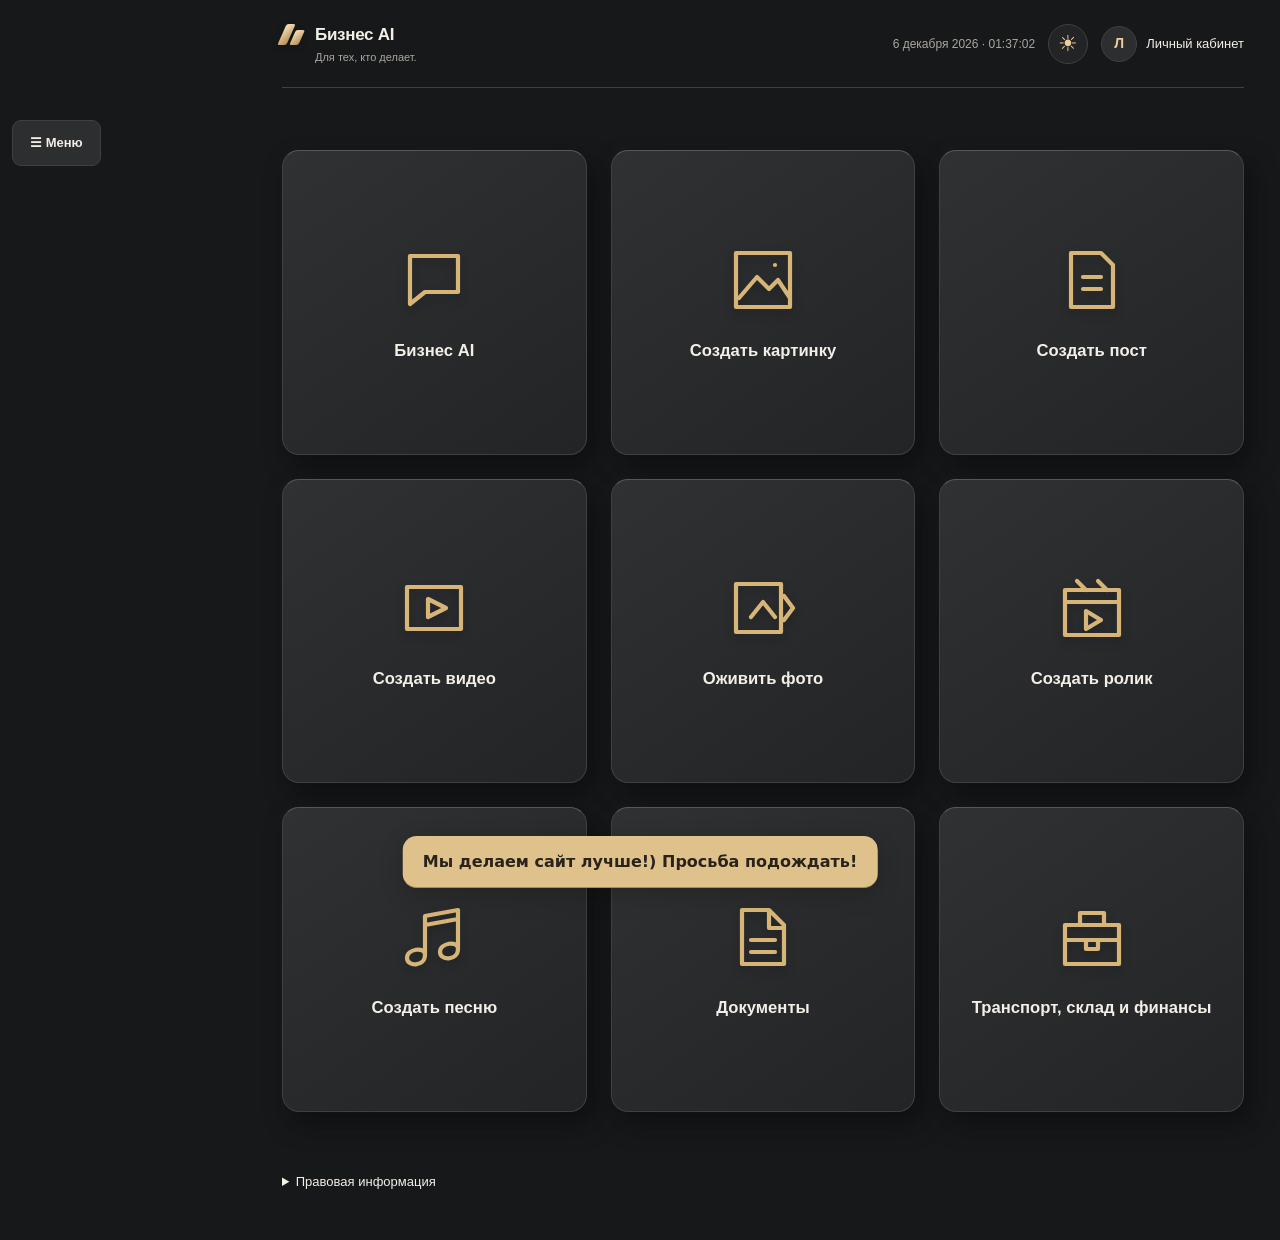
==== commit 0f6cc3e4: "Publish approved unified tools menu, nine chat models and updated AI pricing UI" ====
--- a/index.html
+++ b/index.html
@@ -1,5 +1,5 @@
 <!doctype html>
-<html lang="ru"><head><script src="platform-config.js?v=workspace-20261116-chat-reserve"></script><meta charset="UTF-8"/><meta name="viewport" content="width=device-width,initial-scale=1"/><meta name="theme-color" content="#191a1b"/><style>html:not([data-ui-ready="true"]) .app,html:not([data-ui-ready="true"]) #landing{visibility:hidden}</style><script>document.addEventListener("DOMContentLoaded",()=>{try{render();}finally{document.documentElement.dataset.uiReady="true";}},{once:true});</script><script>try{document.documentElement.dataset.theme=localStorage.getItem("biznes-ai-appearance:visitor")==="light"?"light":"dark";}catch{document.documentElement.dataset.theme="dark";}</script><title>Бизнес AI — Для тех, кто делает</title>
+<html lang="ru"><head><script src="platform-config.js?v=review-20261121-v1"></script><meta charset="UTF-8"/><meta name="viewport" content="width=device-width,initial-scale=1"/><meta name="theme-color" content="#191a1b"/><style>html:not([data-ui-ready="true"]) .app,html:not([data-ui-ready="true"]) #landing{visibility:hidden}</style><script>document.addEventListener("DOMContentLoaded",()=>{try{render();}finally{document.documentElement.dataset.uiReady="true";}},{once:true});</script><script>try{document.documentElement.dataset.theme=localStorage.getItem("biznes-ai-appearance:visitor")==="light"?"light":"dark";}catch{document.documentElement.dataset.theme="dark";}</script><title>Бизнес AI — Для тех, кто делает</title>
 <style>
 :root{font-family:Inter,Arial,sans-serif;color:#142d4e;background:#f3f7fb}*{box-sizing:border-box}body{margin:0}button,input,select,textarea{font:inherit}button{cursor:pointer}.app{display:flex;min-height:100vh}.sidebar{width:244px;background:#102b4a;color:white;padding:25px 16px;flex-shrink:0}.brand{font-size:26px;font-weight:900;letter-spacing:1px;margin:4px 12px 35px}.brand span{color:#19c9e9}.nav{display:block;width:100%;border:0;border-radius:10px;padding:14px;text-align:left;color:#c5d8eb;background:transparent;margin:6px 0}.nav.active,.nav:hover{background:#18496c;color:white}.main{padding:30px;flex:1;min-width:0;max-width:1500px}.top{display:flex;justify-content:space-between;align-items:center;gap:12px;flex-wrap:wrap}.muted{color:#6c8197}.grid{display:grid;grid-template-columns:repeat(4,minmax(0,1fr));gap:16px;margin:20px 0}.dashboard-stats{grid-template-columns:repeat(5,minmax(0,1fr));gap:10px}.dashboard-stats .card{padding:15px 12px;min-width:0}.dashboard-stats .value{font-size:clamp(16px,1.65vw,23px);white-space:nowrap}.stat-link{display:block;text-align:left;color:inherit;width:100%;font:inherit;transition:background .15s,border-color .15s}.stat-link:hover,.stat-link:focus-visible{background:#eaf7fb;border-color:#19b9d8;outline:2px solid #19b9d8;outline-offset:1px}.stat-link .muted{font-size:13px}.card{background:#fff;border:1px solid #e0eaf3;border-radius:16px;padding:22px;box-shadow:0 5px 22px #183e6110}.value{font-size:26px;font-weight:800;margin-top:12px}.two{display:grid;grid-template-columns:1.3fr 1fr;gap:18px}.fields{display:grid;grid-template-columns:repeat(2,minmax(0,1fr));gap:14px}label{display:block;font-size:13px;color:#486078;font-weight:600}input,select,textarea{display:block;width:100%;padding:11px;border:1px solid #ccdce9;border-radius:9px;margin-top:6px;background:#fff;color:#183653}input:focus,select:focus{outline:2px solid #6bdaf1}.btn{border:0;border-radius:10px;background:#12b8d7;color:white;padding:12px 17px;font-weight:700}.landing [data-landing-preview]{transition:background .2s ease,box-shadow .2s ease,transform .15s ease;box-shadow:0 3px 10px rgba(18,184,215,.18)}.landing [data-landing-preview]:hover{background:#1bd0ef;box-shadow:0 0 0 3px rgba(79,221,245,.18),0 6px 22px rgba(28,207,237,.38)}.landing [data-landing-preview]:active{transform:scale(.97);background:#079bb9;box-shadow:0 0 0 4px rgba(79,221,245,.27),0 0 20px rgba(28,207,237,.48)}.landing [data-landing-preview]:focus-visible{outline:2px solid #a2f3ff;outline-offset:3px}.landing [data-landing-preview]:disabled{opacity:.8;cursor:wait;box-shadow:0 0 0 3px rgba(79,221,245,.18),0 0 16px rgba(28,207,237,.35)}@media(prefers-reduced-motion:reduce){.landing [data-landing-preview]{transition:none}}.btn.secondary{background:#e9f4f8;color:#164362}.btn.danger{background:#fee6e6;color:#b62b39}.actions{display:flex;gap:9px;flex-wrap:wrap;margin:16px 0}.tabs{display:flex;gap:8px;flex-wrap:wrap;margin:16px 0}.tab{border:1px solid #c9dce9;border-radius:10px;padding:10px 13px;background:white;color:#25496a}.tab.active{background:#143e63;color:white}.line{display:flex;justify-content:space-between;border-bottom:1px solid #e7edf3;padding:12px 0;gap:12px}.recent-trip{width:100%;background:transparent;border-top:0;border-left:0;border-right:0;text-align:left;font:inherit;color:inherit;cursor:pointer;align-items:center}.recent-trip:hover,.recent-trip:focus-visible{background:#eaf7fb;outline:2px solid #19b9d8;outline-offset:1px;border-radius:5px}.recent-trip span{min-width:0;overflow-wrap:anywhere}.recent-trip strong{white-space:nowrap}.profit{color:#008c79}.loss{color:#b62b39}table{width:100%;border-collapse:collapse}th,td{text-align:left;padding:13px 9px;border-bottom:1px solid #e7edf3;font-size:13px}th{color:#6c8197}tr:hover{background:#f8fbfe}.scroll{overflow:auto}.hidden{display:none}h1{margin:0;font-size:29px}h2{margin:0 0 16px;font-size:19px}small{color:#6c8197}.pill{border-radius:20px;background:#e8f6fa;padding:5px 9px;font-size:12px}.notice{background:#eaf7fb;border-radius:10px;padding:12px;margin:15px 0;color:#24536d}.section{margin-top:18px}.chart{display:flex;align-items:end;gap:12px;height:150px;padding-top:15px}.bar{flex:1;background:#16b6d4;min-height:3px;border-radius:6px 6px 0 0;position:relative}.bar.alt{background:#173f65}.bar span{position:absolute;bottom:-25px;font-size:10px;white-space:nowrap;left:0}.footer{margin-top:30px;font-size:12px;color:#8192a3}@media(max-width:1000px){.dashboard-stats{grid-template-columns:repeat(5,minmax(0,1fr))}.dashboard-stats .card{padding:10px 7px}.dashboard-stats .value{font-size:15px}.grid{grid-template-columns:repeat(2,1fr)}.two{grid-template-columns:1fr}}@media(max-width:680px){.dashboard-stats{grid-template-columns:repeat(2,minmax(0,1fr))}.app{display:block}.sidebar{width:100%;padding:13px}.brand{margin:0 0 8px}.nav{display:inline-block;width:auto;margin:3px;padding:10px}.main{padding:16px}.fields,.grid{grid-template-columns:1fr}h1{font-size:24px}.card{padding:15px}}
  .auth-wrap{max-width:520px;margin:22px auto}.auth-head{text-align:center;margin-bottom:20px}.auth-logo{font-size:30px;font-weight:900;color:#102b4a}.auth-logo span{color:#12b8d7}.auth-note{background:#fff6df;color:#76571b;border-radius:10px;padding:12px;font-size:13px;line-height:1.5;margin:14px 0}.auth-links{display:flex;justify-content:space-between;gap:12px;flex-wrap:wrap;margin-top:18px}.auth-links button{background:none;border:0;color:#116f9d;text-decoration:underline;padding:5px}.auth-wrap input:disabled{background:#f5f8fa;color:#789}.account-list{display:grid;gap:12px;margin-top:20px}@media(max-width:680px){.auth-wrap{margin:8px auto}}.landing{position:fixed;inset:0;z-index:100;overflow:auto;background:linear-gradient(110deg,rgba(3,17,32,.91),rgba(8,30,55,.58) 55%,rgba(5,20,39,.82)),linear-gradient(160deg,#07172a 0%,#153d5a 42%,#c47a61 72%,#071b30 100%);color:#fff;padding:clamp(22px,5vw,75px)}.landing[hidden]{display:none}.landing-grid{max-width:1400px;margin:auto;min-height:calc(100vh - 130px);display:grid;grid-template-columns:1.1fr .9fr;gap:clamp(28px,5vw,100px);align-items:center}.landing-brand{font-size:clamp(42px,6vw,86px);font-style:italic;font-weight:900;letter-spacing:-3px;line-height:1}.landing-brand:before{content:'▰';font-size:32px;color:#13d7ec;margin-right:12px}.landing-intro{font-size:clamp(18px,2.2vw,29px);line-height:1.4;max-width:650px;margin:24px 0 40px}.landing-feature{display:flex;gap:18px;align-items:center;margin:24px 0;font-size:clamp(17px,1.5vw,21px)}.landing-feature b{font-size:31px;color:#19d6e9;width:44px;text-align:center}.landing-card{background:#061b31f0;border:1px solid #16bcd7;border-radius:24px;padding:clamp(22px,3vw,42px);box-shadow:0 18px 55px #0007;max-width:560px;width:100%;margin:auto}.landing-tabs{display:grid;grid-template-columns:1fr 1fr;gap:8px;margin-bottom:30px}.landing-tabs button{border:0;background:transparent;color:#d6e9f6;padding:15px;font-weight:700;border-bottom:2px solid #314e63}.landing-tabs button.active{border-color:#11e2eb;background:#143b51;border-radius:12px 12px 0 0}.landing-card h2{text-align:center;font-size:28px;margin:0 0 12px;color:white}.landing-card p{text-align:center;color:#b6cadd}.landing-card label{color:#d9e7f4;margin:15px 0}.landing-password-wrap{position:relative;display:block}.landing-password-wrap input[type=password],.landing-password-wrap input[type=text]:has(+ .landing-password-eye){padding-right:48px}.landing-password-eye{position:absolute;right:7px;top:50%;transform:translateY(-50%);border:0;background:transparent;color:#d9e7f4;cursor:pointer;font-size:21px;line-height:1;padding:8px;border-radius:7px}.landing-password-eye:hover,.landing-password-eye:focus-visible{background:#28516b;outline-offset:2px}.landing-card input{background:#142e46;border-color:#4a6579;color:white}.landing-card input::placeholder{color:#9db3c4}.landing-card .btn{width:100%;margin:12px 0;background:#08d3e7;color:#082339}.landing-links{display:flex;justify-content:space-between;gap:8px;flex-wrap:wrap;margin:10px 0}.landing-links button{border:0;background:none;color:#36dbe8;padding:5px;text-decoration:underline}.landing-demo{background:#1e3e55!important;color:#fff!important;border:1px solid #56748c!important}.landing-disclaimer{font-size:12px;line-height:1.5;background:#15364c;padding:12px;border-radius:10px;color:#d6e5ef!important}.landing-bottom{max-width:1400px;margin:12px auto 0;color:#c4d8e5;font-size:13px}@media(max-width:850px){.landing{padding:22px 14px}.landing-grid{grid-template-columns:1fr;gap:24px}.landing-brand{font-size:clamp(39px,11vw,62px)}.landing-intro{font-size:18px;margin:15px 0}.landing-feature{margin:12px 0;font-size:16px}.landing-feature b{font-size:23px}.landing-card{padding:22px 18px}.landing-card h2{font-size:23px}.landing-bottom{text-align:center}}.account-panels{display:grid;grid-template-columns:repeat(2,minmax(0,1fr));gap:16px;margin-top:18px}.account-panel{border:1px solid #c9dce9;border-radius:14px;padding:18px;background:#fff;min-width:0}.account-panel summary{cursor:pointer;list-style:none;display:flex;justify-content:space-between;align-items:center;gap:10px;font-weight:700;color:#173c60}.account-panel summary::-webkit-details-marker{display:none}.account-panel summary:after{content:'⌄';font-size:22px;color:#168dab;display:inline-block;min-width:20px;text-align:center}.account-panel summary:hover{color:#079bb9}.account-panel summary:focus-visible{outline:2px solid #12b8d7;outline-offset:4px;border-radius:4px}.account-panel[open] summary:after{content:'⌃'}.account-panel .panel-body{margin-top:14px}.account-panel .panel-value{font-size:24px;font-weight:800;margin:9px 0;color:#102b4a}.account-panel .panel-hint{font-size:13px;color:#6c8197;margin-top:12px}@media(max-width:750px){.account-panels{grid-template-columns:1fr}}.trip-list{display:grid;grid-template-columns:repeat(auto-fit,minmax(min(100%,310px),1fr));gap:12px;margin-top:15px}.trip-list-card{display:flex;flex-direction:column;gap:11px;min-width:0;width:100%;padding:17px;text-align:left;border:1px solid #d5e5f0;border-radius:13px;background:#fff;color:#183653;cursor:pointer;transition:border-color .15s,box-shadow .15s,background .15s}.trip-list-card:hover,.trip-list-card:focus-visible{background:#f0fbff;border-color:#12b8d7;box-shadow:0 4px 16px #183e6118;outline:none}.trip-list-head,.trip-list-bottom{display:flex;justify-content:space-between;align-items:center;gap:10px;flex-wrap:wrap}.trip-list-route{font-size:17px;font-weight:700;overflow-wrap:anywhere}.trip-list-meta{color:#6c8197;font-size:13px;overflow-wrap:anywhere}.trip-list-bottom{border-top:1px solid #e6eef5;padding-top:10px;font-size:13px}.trip-list-open{color:#087f9e;font-weight:700}@media(max-width:680px){.trip-list{grid-template-columns:1fr}.trip-list-card{padding:15px}}.finance-controls{margin:14px 0 18px}.finance-periods{display:flex;flex-wrap:wrap;gap:5px}.finance-period{border:1px solid #cbdfea;border-radius:8px;background:#f4f8fc;color:#264864;padding:8px 12px;font-weight:700;flex:1;min-width:62px}.finance-period.selected{background:#12b8d7;border-color:#12b8d7;color:#fff}.finance-date-label{margin-top:12px;max-width:220px}.finance-date-label input{margin-top:5px}.finance-date-nav{display:flex;align-items:end;gap:8px;margin-top:12px}.finance-date-nav .finance-date-label{margin-top:0;flex:1;max-width:none}.finance-nav-btn{height:42px;min-width:38px;border:1px solid #cbdfea;background:#f4f8fc;border-radius:8px;color:#087f9e;font-size:26px;cursor:pointer}.finance-nav-btn:hover{background:#dff7fc}.home-title{text-align:center;margin:16px 0 22px}.home-sections{display:grid;grid-template-columns:minmax(0,1fr);gap:14px;max-width:900px;margin:0 auto}.home-section{display:flex;align-items:center;gap:18px;min-height:76px;padding:18px 24px;background:#173e5e;color:white;border:0;border-radius:12px;text-align:left;font-weight:700}.home-section:hover,.home-section:focus-visible{background:#215a7b;outline:2px solid #20cbe5}.home-icon{color:#36d9ee;font-size:22px;width:28px;text-align:center}.home-arrow{margin-left:auto;font-size:25px;color:#b5d4e4}.back-to-home{background:transparent;color:#176f94;border:0;font-weight:700;margin-bottom:16px;padding:7px 0}#exit-hint{position:fixed;bottom:16px;left:50%;transform:translateX(-50%);background:#102b4a;color:white;border-radius:9px;padding:10px 16px}#exit-hint:empty{display:none}@media(max-width:700px){.home-sections{grid-template-columns:1fr;gap:10px}.home-section{min-height:56px;padding:13px 16px;gap:14px}}.saved-calcs{display:grid;grid-template-columns:repeat(auto-fit,minmax(min(100%,290px),1fr));gap:12px}.saved-calc-card{position:relative;display:flex;flex-direction:column;align-items:flex-start;gap:8px;width:100%;padding:16px 38px 16px 16px;border:1px solid #d5e5f0;border-radius:13px;background:#fff;color:#183653;text-align:left}.saved-calc-card:hover,.saved-calc-card:focus-visible,.saved-calc-card.selected{border-color:#12b8d7;background:#f0fbff;outline:none}.saved-calc-route{font-weight:750;font-size:16px}.saved-calc-type{font-size:13px;color:#647e93}.saved-calc-values{display:flex;flex-wrap:wrap;gap:8px 20px;font-size:13px}.saved-calc-chevron{position:absolute;right:15px;top:50%;transform:translateY(-50%);font-size:26px;color:#1289ab}@media(max-width:680px){.saved-calcs{grid-template-columns:1fr}.saved-calc-card{padding:14px 35px 14px 14px}}.page-navigation{display:flex;flex-direction:column;align-items:flex-start;gap:7px;margin-bottom:12px}.page-navigation [data-go-home]{font-weight:800;font-size:17px;padding:10px 18px}.sidebar-stats{display:flex;flex-direction:column;gap:13px;margin-top:28px}.sidebar-stat{width:100%;display:flex;flex-direction:column;align-items:flex-start;gap:9px;text-align:left;background:#fff;color:#102b4a;border:1px solid #b5d5e4;border-radius:12px;padding:17px 14px;cursor:pointer;box-shadow:0 3px 12px rgba(0,0,0,.12)}.sidebar-stat:hover,.sidebar-stat:focus-visible{border-color:#12b8d7;outline:2px solid #12b8d7;outline-offset:2px}.sidebar-stat-label{font-size:14px;font-weight:650}.sidebar-stat-value{font-size:clamp(16px,1.4vw,21px);font-weight:850;overflow-wrap:anywhere}@media(max-width:680px){.sidebar-stats{display:grid;grid-template-columns:1fr;gap:9px;margin-top:10px}.sidebar-stat{padding:12px 15px;gap:4px}.sidebar-stat-value{font-size:19px}.brand{margin-bottom:0}}.subscription-tariffs{display:grid;grid-template-columns:repeat(2,minmax(0,1fr));gap:14px;margin:16px 0}.subscription-tariff{display:flex;flex-direction:column;align-items:flex-start;gap:10px;padding:20px;border:1px solid #c9dce9;border-radius:14px;background:#f7fbff;min-width:0;cursor:pointer;transition:background .18s,border-color .18s,box-shadow .18s,transform .18s}.subscription-tariff:hover,.subscription-tariff:focus-visible,.subscription-tariff:focus-within{background:#e9faff;border-color:#12b8d7;box-shadow:0 8px 24px #168dab28;transform:translateY(-2px)}.subscription-tariff:focus-visible{outline:2px solid #12b8d7;outline-offset:3px}.subscription-tariff:hover button,.subscription-tariff:focus-within button{background:#168dab;color:#fff;border-color:#168dab}.subscription-tariff-title{font-size:17px;font-weight:800;color:#173c60}.subscription-tariff-price{font-size:30px;font-weight:900;color:#102b4a}.subscription-tariff-price small{display:block;font-size:13px;font-weight:500;color:#6c8197}.subscription-tariff p{margin:0 0 5px;color:#486078;font-size:14px;line-height:1.5;flex:1}.subscription-tariff button{width:100%;margin-top:auto}.subscription-discount{display:inline-block;font-size:12px;background:#dff7ec;color:#126b4b;border-radius:6px;padding:4px 7px;vertical-align:middle}@media(max-width:850px){.subscription-tariffs{grid-template-columns:1fr}}.account-panel .btn,.card.section .btn{transition:background .18s,color .18s,box-shadow .18s,transform .18s,border-color .18s}.account-panel .btn:hover,.card.section .btn:hover{background:#168dab;color:#fff;border-color:#168dab;box-shadow:0 5px 15px #168dab38;transform:translateY(-2px)}.account-panel .btn:focus-visible,.card.section .btn:focus-visible{outline:3px solid #12b8d7;outline-offset:3px}.subscription-status-row{display:flex;align-items:center;justify-content:space-between;flex-wrap:wrap;gap:12px;background:#eef9fd;border:1px solid #c4e8f2;border-radius:12px;padding:14px;margin:12px 0}.subscription-status-row [role="status"]{font-weight:700;color:#173c60}.subscription-status-row button{flex-shrink:0}.local-doc-modal{position:fixed;inset:0;z-index:10000;background:rgba(3,16,30,.72);display:flex;align-items:center;justify-content:center;padding:22px;overflow:auto}.local-doc-modal-panel{width:min(100%,980px);max-height:calc(100vh - 44px);overflow:auto;border-radius:18px;box-shadow:0 24px 80px rgba(0,0,0,.38)}.local-doc-modal-panel>.card{margin:0}.local-doc-modal-panel .local-doc-form .fields{max-height:none}@media(max-width:650px){.local-doc-modal{align-items:flex-start;padding:10px}.local-doc-modal-panel{max-height:calc(100dvh - 20px);border-radius:14px}.local-doc-modal-panel .card{padding:16px}.local-doc-modal-panel .local-doc-form .fields{grid-template-columns:1fr}.local-doc-modal-panel .actions{display:grid;grid-template-columns:1fr}.local-doc-modal-panel .actions .btn{width:100%}}.local-doc-types{display:grid;grid-template-columns:repeat(3,minmax(0,1fr));gap:12px;margin:20px 0}.local-doc-type{background:#fff;border:1px solid #c9dce9;border-radius:13px;padding:22px 12px;font-weight:700;color:#173c60;display:flex;gap:10px;align-items:center;justify-content:center;transition:.2s}.local-doc-type span{color:#168dab;font-size:25px}.local-doc-type:hover,.local-doc-type:focus-visible{background:#e9faff;border-color:#12b8d7;box-shadow:0 6px 18px #168dab28;transform:translateY(-2px)}.local-doc-record{display:flex;justify-content:space-between;align-items:center;gap:12px;flex-wrap:wrap;border-bottom:1px solid #e0eaf3;padding:12px 0}.local-doc-form .fields label:last-child{grid-column:1/-1}@media(max-width:750px){.local-doc-types{grid-template-columns:repeat(2,minmax(0,1fr))}}@media(max-width:450px){.local-doc-types{grid-template-columns:1fr}}.local-doc-types{grid-template-columns:repeat(2,minmax(0,1fr))}.local-party-picker{display:grid;grid-template-columns:repeat(3,minmax(0,1fr));gap:12px;padding:16px;background:#eef8fc;border:1px solid #c4e8f2;border-radius:12px;margin-bottom:16px}.local-party-picker label{font-weight:700;color:#173c60}.local-party-picker select{display:block;width:100%;margin-top:7px;min-width:0;padding:11px;border:1px solid #b9cfdf;border-radius:8px;background:#fff}@media(max-width:750px){.local-doc-types{grid-template-columns:1fr}.local-party-picker{grid-template-columns:1fr}}.directory-toggle-btn{background:#e7f8fd!important;color:#087b9a!important;border:1px solid #21c6df!important;box-shadow:0 3px 10px #119eb31c;transition:background .2s,color .2s,box-shadow .2s,transform .2s,border-color .2s;cursor:pointer}.directory-toggle-btn:hover,.directory-toggle-btn:focus-visible{background:#0bc8e0!important;color:#05263b!important;border-color:#05b3cf!important;box-shadow:0 8px 20px #0aacc64d;transform:translateY(-2px)}.directory-toggle-btn:focus-visible{outline:3px solid #0985a5;outline-offset:3px}.support-contact{display:flex;align-items:center;flex-wrap:wrap;gap:10px;margin-top:16px;padding-top:12px;border-top:1px solid #d7e4ee}.support-contact a{color:#087eab;font-weight:700;text-decoration:underline;text-underline-offset:3px}.support-contact a:hover{color:#06b5d0}.support-contact .btn{transition:background .18s,box-shadow .18s,transform .18s}.support-contact .btn:hover{background:#168dab;color:white;box-shadow:0 5px 15px #168dab38;transform:translateY(-2px)}.support-copy-status{font-size:13px;color:#16714b}
@@ -59,50 +59,53 @@
 .landing-card input::placeholder{color:#9db3c4!important;-webkit-text-fill-color:#9db3c4!important;}
 .landing-card input:-webkit-autofill,.landing-card input:-webkit-autofill:hover,.landing-card input:-webkit-autofill:focus{-webkit-box-shadow:0 0 0 1000px #142e46 inset!important;box-shadow:0 0 0 1000px #142e46 inset!important;}
 
-</style><link rel="stylesheet" href="documents.css?v=workspace-20261116-chat-reserve">
-<script src="ui-dialogs.js?v=workspace-20261116-chat-reserve" defer></script>
-<script src="documents.js?v=workspace-20261116-chat-reserve" defer></script>
-<script src="trip-documents.js?v=workspace-20261116-chat-reserve" defer></script>
-<script src="password-recovery.js?v=workspace-20261116-chat-reserve" defer></script>
-<link rel="stylesheet" href="theme.css?v=workspace-20261116-chat-reserve">
-<script src="theme.js?v=workspace-20261116-chat-reserve" defer></script>
-<link rel="stylesheet" href="ai-assistant.css?v=workspace-20261116-chat-reserve">
-<script src="ai-content-config.js?v=workspace-20261116-chat-reserve" defer></script>
-<script src="chat-config.js?v=workspace-20261116-chat-reserve" defer></script>
-<script src="ai-config.js?v=workspace-20261116-chat-reserve" defer></script>
-<script src="ai-assistant.js?v=workspace-20261116-chat-reserve" defer></script>
-<script src="ai-voice.js?v=workspace-20261116-chat-reserve" defer></script>
-
-<script src="chat-extension.js?v=workspace-20261116-chat-reserve" defer></script>
-<script src="chat-mail.js?v=workspace-20261116-chat-reserve" defer></script>
-<link rel="stylesheet" href="chat-mail.css?v=workspace-20261116-chat-reserve">
-<script src="ai-bonus-config.js?v=workspace-20261116-chat-reserve" defer></script>
-<script src="ai-bonus.js?v=workspace-20261116-chat-reserve" defer></script>
-<script src="ui-adjustments.js?v=workspace-20261116-chat-reserve" defer></script>
-<link rel="stylesheet" href="ui-adjustments.css?v=workspace-20261116-chat-reserve">
-<link rel="stylesheet" href="ai-content.css?v=workspace-20261116-chat-reserve">
-<script src="chat-audio.js?v=workspace-20261116-chat-reserve" defer></script>
-
-<script src="account-services.js?v=workspace-20261116-chat-reserve" defer></script>
-<script src="document-library.js?v=workspace-20261116-chat-reserve" defer></script>
-<script src="device-drafts.js?v=workspace-20261116-chat-reserve" defer></script>
-<script src="library-autosave.js?v=workspace-20261116-chat-reserve" defer></script>
-<script src="chat-attachments.js?v=workspace-20261116-chat-reserve" defer></script>
-<script src="office-editor.js?v=workspace-20261116-chat-reserve" defer></script>
-<script src="site-search-context.js?v=workspace-20261116-chat-reserve" defer></script>
-<script src="media-ui.js?v=workspace-20261116-chat-reserve" defer></script>
-<script src="audio-ui.js?v=workspace-20261116-chat-reserve" defer></script>
-<script src="public-access.js?v=workspace-20261116-chat-reserve" defer></script>
-<script src="compact-ai.js?v=workspace-20261116-chat-reserve" defer></script>
-<script src="wallet-navigation.js?v=workspace-20261116-chat-reserve" defer></script>
-<script src="document-subscription.js?v=workspace-20261116-chat-reserve" defer></script>
-<script src="document-payments.js?v=workspace-20261116-chat-reserve" defer></script>
-<link rel="stylesheet" href="workspace-update.css?v=workspace-20261116-chat-reserve">
-<script src="workspace-update.js?v=workspace-20261116-chat-reserve" defer></script>
-<script src="account-layout.js?v=workspace-20261116-chat-reserve" defer></script>
-<script src="chat-document-actions.js?v=workspace-20261116-chat-reserve" defer></script>
-<script src="legal-links.js?v=workspace-20261116-chat-reserve" defer></script>
-</head><body><aside id="business-maintenance" role="status" style="position:relative;z-index:60;padding:14px 20px;text-align:center;background:#dfc28b;color:#29231b;font:600 16px/1.45 system-ui,sans-serif;border-bottom:1px solid #b28d4d">Мы делаем сайт лучше!) Просьба подождать!</aside><section id="landing" class="landing" hidden aria-label="Стартовая страница Business AI"><div class="landing-grid"><div><div class="landing-brand"><span class="champagne-mark" aria-hidden="true"><i></i><i></i></span><span>Бизнес <b>AI</b></span></div><div class="landing-intro">Для тех, кто делает.</div></div><div class="landing-card"><div class="landing-tabs"><button type="button" class="active" data-landing-tab="login">Вход</button><button type="button" data-landing-tab="register">Регистрация</button></div><h2 id="landing-title">Вход в Business AI</h2><p id="landing-subtitle">Вход в личный кабинет</p><div id="landing-fields"><label>Электронная почта<input type="email" placeholder="example@mail.ru" autocomplete="email" required></label><label>Пароль<input type="password" placeholder="Пароль" autocomplete="current-password" required></label></div><p class="landing-password-hint" style="font-size:12px;color:#a9bfd1;margin:9px 0 3px;line-height:1.5">Пароль должен содержать не менее 10 символов.</p><div class="landing-links"><button type="button" data-landing-tab="recover">Забыли пароль?</button></div><button type="button" class="btn" data-landing-preview>Войти</button><p id="landing-error" role="alert" style="color:#ffb9b9;white-space:pre-wrap"></p></div></div></section><div class="app"><aside class="sidebar" aria-label="Место для будущей рекламы"><div id="sidebar-stats" class="sidebar-stats"></div></aside><main class="main"><div id="content"></div><div id="exit-hint" role="status" aria-live="polite"></div></main></div>
+</style><link rel="stylesheet" href="documents.css?v=review-20261121-v1">
+<script src="ui-dialogs.js?v=review-20261121-v1" defer></script>
+<script src="documents.js?v=review-20261121-v1" defer></script>
+<script src="trip-documents.js?v=review-20261121-v1" defer></script>
+<script src="password-recovery.js?v=review-20261121-v1" defer></script>
+<link rel="stylesheet" href="theme.css?v=review-20261121-v1">
+<script src="theme.js?v=review-20261121-v1" defer></script>
+<link rel="stylesheet" href="ai-assistant.css?v=review-20261121-v1">
+<script src="ai-content-config.js?v=review-20261121-v1" defer></script>
+<script src="chat-config.js?v=review-20261121-v1" defer></script>
+<script src="ai-config.js?v=review-20261121-v1" defer></script>
+<script src="ai-assistant.js?v=review-20261121-v1" defer></script>
+<script src="ai-voice.js?v=review-20261121-v1" defer></script>
+
+<script src="chat-extension.js?v=review-20261121-v1" defer></script>
+<script src="chat-mail.js?v=review-20261121-v1" defer></script>
+<link rel="stylesheet" href="chat-mail.css?v=review-20261121-v1">
+<script src="ai-bonus-config.js?v=review-20261121-v1" defer></script>
+<script src="ai-bonus.js?v=review-20261121-v1" defer></script>
+<script src="ui-adjustments.js?v=review-20261121-v1" defer></script>
+<link rel="stylesheet" href="ui-adjustments.css?v=review-20261121-v1">
+<link rel="stylesheet" href="ai-content.css?v=review-20261121-v1">
+<script src="chat-audio.js?v=review-20261121-v1" defer></script>
+
+<script src="account-services.js?v=review-20261121-v1" defer></script>
+<script src="document-library.js?v=review-20261121-v1" defer></script>
+<script src="device-drafts.js?v=review-20261121-v1" defer></script>
+<script src="library-autosave.js?v=review-20261121-v1" defer></script>
+<script src="chat-attachments.js?v=review-20261121-v1" defer></script>
+<script src="office-editor.js?v=review-20261121-v1" defer></script>
+<script src="site-search-context.js?v=review-20261121-v1" defer></script>
+<script src="media-ui.js?v=review-20261121-v1" defer></script>
+<script src="audio-ui.js?v=review-20261121-v1" defer></script>
+<script src="public-access.js?v=review-20261121-v1" defer></script>
+<script src="compact-ai.js?v=review-20261121-v1" defer></script>
+<script src="wallet-navigation.js?v=review-20261121-v1" defer></script>
+<script src="document-subscription.js?v=review-20261121-v1" defer></script>
+<script src="document-payments.js?v=review-20261121-v1" defer></script>
+<link rel="stylesheet" href="workspace-update.css?v=review-20261121-v1">
+<script src="workspace-update.js?v=review-20261121-v1" defer></script>
+<script src="account-layout.js?v=review-20261121-v1" defer></script>
+<script src="chat-document-actions.js?v=review-20261121-v1" defer></script>
+<script src="chat-models.js?v=review-20261121" defer></script>
+<script src="unified-menu.js?v=review-20261121" defer></script>
+<link rel="stylesheet" href="unified-menu.css?v=review-20261121">
+<script src="legal-links.js?v=review-20261121-v1" defer></script>
+</head><body><aside id="business-maintenance" role="status" style="position:fixed;bottom:12px;left:50%;transform:translateX(-50%);width:max-content;max-width:calc(100% - 24px);box-sizing:border-box;border-radius:14px;box-shadow:0 6px 24px #0003;pointer-events:none;z-index:60;padding:14px 20px;text-align:center;background:#dfc28b;color:#29231b;font:600 16px/1.45 system-ui,sans-serif;border-bottom:1px solid #b28d4d">Мы делаем сайт лучше!) Просьба подождать!</aside><section id="landing" class="landing" hidden aria-label="Стартовая страница Business AI"><div class="landing-grid"><div><div class="landing-brand"><span class="champagne-mark" aria-hidden="true"><i></i><i></i></span><span>Бизнес <b>AI</b></span></div><div class="landing-intro">Для тех, кто делает.</div></div><div class="landing-card"><div class="landing-tabs"><button type="button" class="active" data-landing-tab="login">Вход</button><button type="button" data-landing-tab="register">Регистрация</button></div><h2 id="landing-title">Вход в Business AI</h2><p id="landing-subtitle">Вход в личный кабинет</p><div id="landing-fields"><label>Электронная почта<input type="email" placeholder="example@mail.ru" autocomplete="email" required></label><label>Пароль<input type="password" placeholder="Пароль" autocomplete="current-password" required></label></div><p class="landing-password-hint" style="font-size:12px;color:#a9bfd1;margin:9px 0 3px;line-height:1.5">Пароль должен содержать не менее 10 символов.</p><div class="landing-links"><button type="button" data-landing-tab="recover">Забыли пароль?</button></div><button type="button" class="btn" data-landing-preview>Войти</button><p id="landing-error" role="alert" style="color:#ffb9b9;white-space:pre-wrap"></p></div></div></section><div class="app"><aside class="sidebar" aria-label="Место для будущей рекламы"><div id="sidebar-stats" class="sidebar-stats"></div></aside><main class="main"><div id="content"></div><div id="exit-hint" role="status" aria-live="polite"></div></main></div>
 <script>
 const API_URL=window.BUSINESS_PLATFORM.auth;
 let landingTab='login';
@@ -709,5 +712,5 @@
  finally{button.disabled=false;}
 });
 switchAccountDatabase().then(()=>{refresh().then(()=>syncDownload());}).catch(err=>{document.getElementById('content').innerHTML='<div class="card"><h1>Не удалось открыть базу данных</h1><p>'+esc(err.message)+'</p><p>Проверьте разрешения браузера и режим приватного просмотра.</p></div>';});
-</script><script src="chat-activity.js?v=workspace-20261116-chat-reserve"></script>
+</script><script src="chat-activity.js?v=review-20261121-v1"></script>
 </body></html>
--- a/unified-menu.css
+++ b/unified-menu.css
@@ -0,0 +1 @@
+.unified-grid{display:grid;grid-template-columns:repeat(3,minmax(0,1fr));gap:24px;padding:32px 0}.unified-grid .champagne-tile{aspect-ratio:1;min-height:0;display:flex;flex-direction:column;justify-content:center;align-items:center;gap:24px;padding:24px;text-align:center}.unified-icon{width:72px;height:72px;color:#d7b578;filter:drop-shadow(0 5px 5px #0003)}.business-model-dialog{width:min(1040px,calc(100% - 32px));max-height:85vh;border:1px solid var(--border,#b49c76);border-radius:22px;background:var(--card,#fffdf8);color:var(--text,#242424);padding:24px}.business-model-dialog::backdrop{background:#14253599}.business-model-dialog header{display:flex;justify-content:space-between;align-items:center;gap:16px}.model-cards{display:grid;grid-template-columns:repeat(2,minmax(0,1fr));gap:16px}.model-cards article{padding:20px;display:flex;flex-direction:column;align-items:start}.model-cards article .btn{margin-top:auto}.model-rate{font-size:14px}.business-model-dialog h3{margin-top:0}#business-nav{position:fixed;left:12px;top:120px;z-index:50}#business-nav-links{display:none;width:260px;padding:12px;border:1px solid #ab8c5f55;border-radius:18px;background:var(--card,#fffdf8);box-shadow:0 16px 40px #0003;max-height:75vh;overflow:auto}#business-nav[data-open] #business-nav-links{display:grid}#business-nav-links button{border:0;background:transparent;color:inherit;text-align:left;padding:13px;border-radius:10px;cursor:pointer}#business-nav-links button:hover{background:#b69a5b22}html[data-theme=dark] .business-model-dialog,html[data-theme=dark] #business-nav-links{background:#222426;color:#f3eee4}.champagne-transport-menu,.champagne-fleet-menu{display:grid!important;grid-template-columns:repeat(3,minmax(0,1fr))!important}.champagne-transport-menu .champagne-tile,.champagne-fleet-menu .champagne-tile{aspect-ratio:1;min-height:0}#landing:not([hidden]){position:fixed;inset:0;z-index:100;overflow:auto;background:#151b24dd}.media-model-button{margin:12px 0 20px} @media(max-width:1100px){#business-nav{top:85px;left:8px}#business-nav:not([data-open]) span{display:none}}@media(max-width:650px){.unified-grid{grid-template-columns:repeat(2,minmax(0,1fr));gap:12px}.unified-grid .champagne-tile{padding:14px;gap:14px}.unified-icon{width:48px;height:48px}.model-cards{grid-template-columns:1fr}.champagne-transport-menu,.champagne-fleet-menu{grid-template-columns:repeat(2,minmax(0,1fr))!important}#business-nav[data-open]{inset:80px 12px auto}#business-nav-links{width:100%;box-sizing:border-box}.business-model-dialog{padding:16px}.unified-grid .champagne-tile-title{font-size:16px}}
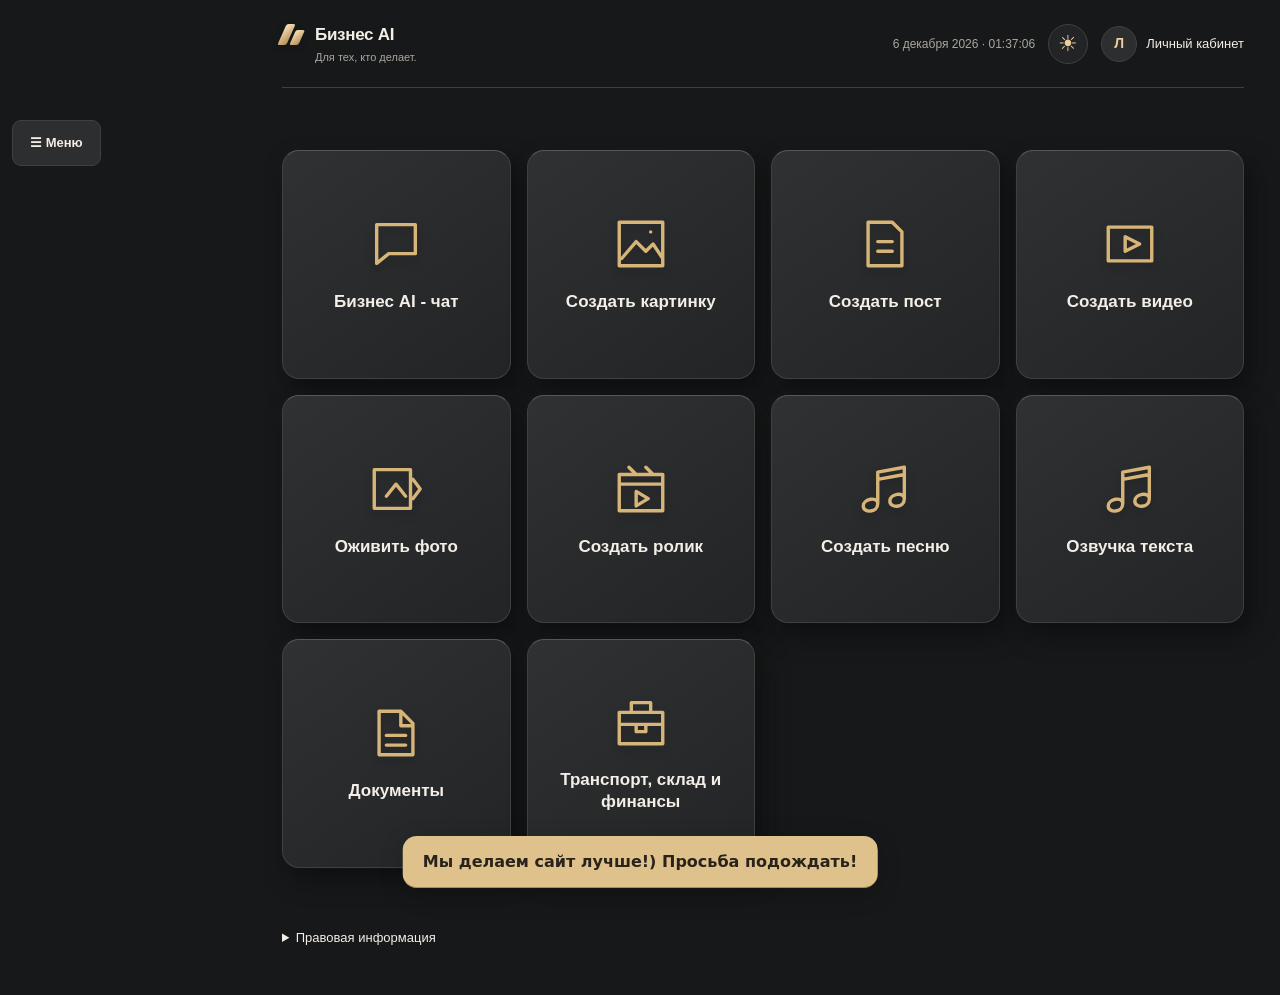
==== commit e578aded: "Fix model-specific chats, tool navigation, speech access and AI payment redirects" ====
--- a/index.html
+++ b/index.html
@@ -1,5 +1,5 @@
 <!doctype html>
-<html lang="ru"><head><script src="platform-config.js?v=review-20261121-v1"></script><meta charset="UTF-8"/><meta name="viewport" content="width=device-width,initial-scale=1"/><meta name="theme-color" content="#191a1b"/><style>html:not([data-ui-ready="true"]) .app,html:not([data-ui-ready="true"]) #landing{visibility:hidden}</style><script>document.addEventListener("DOMContentLoaded",()=>{try{render();}finally{document.documentElement.dataset.uiReady="true";}},{once:true});</script><script>try{document.documentElement.dataset.theme=localStorage.getItem("biznes-ai-appearance:visitor")==="light"?"light":"dark";}catch{document.documentElement.dataset.theme="dark";}</script><title>Бизнес AI — Для тех, кто делает</title>
+<html lang="ru"><head><script src="platform-config.js?v=review-20261121-followup-1"></script><meta charset="UTF-8"/><meta name="viewport" content="width=device-width,initial-scale=1"/><meta name="theme-color" content="#191a1b"/><style>html:not([data-ui-ready="true"]) .app,html:not([data-ui-ready="true"]) #landing{visibility:hidden}</style><script>document.addEventListener("DOMContentLoaded",()=>{try{render();}finally{document.documentElement.dataset.uiReady="true";}},{once:true});</script><script>try{document.documentElement.dataset.theme=localStorage.getItem("biznes-ai-appearance:visitor")==="light"?"light":"dark";}catch{document.documentElement.dataset.theme="dark";}</script><title>Бизнес AI — Для тех, кто делает</title>
 <style>
 :root{font-family:Inter,Arial,sans-serif;color:#142d4e;background:#f3f7fb}*{box-sizing:border-box}body{margin:0}button,input,select,textarea{font:inherit}button{cursor:pointer}.app{display:flex;min-height:100vh}.sidebar{width:244px;background:#102b4a;color:white;padding:25px 16px;flex-shrink:0}.brand{font-size:26px;font-weight:900;letter-spacing:1px;margin:4px 12px 35px}.brand span{color:#19c9e9}.nav{display:block;width:100%;border:0;border-radius:10px;padding:14px;text-align:left;color:#c5d8eb;background:transparent;margin:6px 0}.nav.active,.nav:hover{background:#18496c;color:white}.main{padding:30px;flex:1;min-width:0;max-width:1500px}.top{display:flex;justify-content:space-between;align-items:center;gap:12px;flex-wrap:wrap}.muted{color:#6c8197}.grid{display:grid;grid-template-columns:repeat(4,minmax(0,1fr));gap:16px;margin:20px 0}.dashboard-stats{grid-template-columns:repeat(5,minmax(0,1fr));gap:10px}.dashboard-stats .card{padding:15px 12px;min-width:0}.dashboard-stats .value{font-size:clamp(16px,1.65vw,23px);white-space:nowrap}.stat-link{display:block;text-align:left;color:inherit;width:100%;font:inherit;transition:background .15s,border-color .15s}.stat-link:hover,.stat-link:focus-visible{background:#eaf7fb;border-color:#19b9d8;outline:2px solid #19b9d8;outline-offset:1px}.stat-link .muted{font-size:13px}.card{background:#fff;border:1px solid #e0eaf3;border-radius:16px;padding:22px;box-shadow:0 5px 22px #183e6110}.value{font-size:26px;font-weight:800;margin-top:12px}.two{display:grid;grid-template-columns:1.3fr 1fr;gap:18px}.fields{display:grid;grid-template-columns:repeat(2,minmax(0,1fr));gap:14px}label{display:block;font-size:13px;color:#486078;font-weight:600}input,select,textarea{display:block;width:100%;padding:11px;border:1px solid #ccdce9;border-radius:9px;margin-top:6px;background:#fff;color:#183653}input:focus,select:focus{outline:2px solid #6bdaf1}.btn{border:0;border-radius:10px;background:#12b8d7;color:white;padding:12px 17px;font-weight:700}.landing [data-landing-preview]{transition:background .2s ease,box-shadow .2s ease,transform .15s ease;box-shadow:0 3px 10px rgba(18,184,215,.18)}.landing [data-landing-preview]:hover{background:#1bd0ef;box-shadow:0 0 0 3px rgba(79,221,245,.18),0 6px 22px rgba(28,207,237,.38)}.landing [data-landing-preview]:active{transform:scale(.97);background:#079bb9;box-shadow:0 0 0 4px rgba(79,221,245,.27),0 0 20px rgba(28,207,237,.48)}.landing [data-landing-preview]:focus-visible{outline:2px solid #a2f3ff;outline-offset:3px}.landing [data-landing-preview]:disabled{opacity:.8;cursor:wait;box-shadow:0 0 0 3px rgba(79,221,245,.18),0 0 16px rgba(28,207,237,.35)}@media(prefers-reduced-motion:reduce){.landing [data-landing-preview]{transition:none}}.btn.secondary{background:#e9f4f8;color:#164362}.btn.danger{background:#fee6e6;color:#b62b39}.actions{display:flex;gap:9px;flex-wrap:wrap;margin:16px 0}.tabs{display:flex;gap:8px;flex-wrap:wrap;margin:16px 0}.tab{border:1px solid #c9dce9;border-radius:10px;padding:10px 13px;background:white;color:#25496a}.tab.active{background:#143e63;color:white}.line{display:flex;justify-content:space-between;border-bottom:1px solid #e7edf3;padding:12px 0;gap:12px}.recent-trip{width:100%;background:transparent;border-top:0;border-left:0;border-right:0;text-align:left;font:inherit;color:inherit;cursor:pointer;align-items:center}.recent-trip:hover,.recent-trip:focus-visible{background:#eaf7fb;outline:2px solid #19b9d8;outline-offset:1px;border-radius:5px}.recent-trip span{min-width:0;overflow-wrap:anywhere}.recent-trip strong{white-space:nowrap}.profit{color:#008c79}.loss{color:#b62b39}table{width:100%;border-collapse:collapse}th,td{text-align:left;padding:13px 9px;border-bottom:1px solid #e7edf3;font-size:13px}th{color:#6c8197}tr:hover{background:#f8fbfe}.scroll{overflow:auto}.hidden{display:none}h1{margin:0;font-size:29px}h2{margin:0 0 16px;font-size:19px}small{color:#6c8197}.pill{border-radius:20px;background:#e8f6fa;padding:5px 9px;font-size:12px}.notice{background:#eaf7fb;border-radius:10px;padding:12px;margin:15px 0;color:#24536d}.section{margin-top:18px}.chart{display:flex;align-items:end;gap:12px;height:150px;padding-top:15px}.bar{flex:1;background:#16b6d4;min-height:3px;border-radius:6px 6px 0 0;position:relative}.bar.alt{background:#173f65}.bar span{position:absolute;bottom:-25px;font-size:10px;white-space:nowrap;left:0}.footer{margin-top:30px;font-size:12px;color:#8192a3}@media(max-width:1000px){.dashboard-stats{grid-template-columns:repeat(5,minmax(0,1fr))}.dashboard-stats .card{padding:10px 7px}.dashboard-stats .value{font-size:15px}.grid{grid-template-columns:repeat(2,1fr)}.two{grid-template-columns:1fr}}@media(max-width:680px){.dashboard-stats{grid-template-columns:repeat(2,minmax(0,1fr))}.app{display:block}.sidebar{width:100%;padding:13px}.brand{margin:0 0 8px}.nav{display:inline-block;width:auto;margin:3px;padding:10px}.main{padding:16px}.fields,.grid{grid-template-columns:1fr}h1{font-size:24px}.card{padding:15px}}
  .auth-wrap{max-width:520px;margin:22px auto}.auth-head{text-align:center;margin-bottom:20px}.auth-logo{font-size:30px;font-weight:900;color:#102b4a}.auth-logo span{color:#12b8d7}.auth-note{background:#fff6df;color:#76571b;border-radius:10px;padding:12px;font-size:13px;line-height:1.5;margin:14px 0}.auth-links{display:flex;justify-content:space-between;gap:12px;flex-wrap:wrap;margin-top:18px}.auth-links button{background:none;border:0;color:#116f9d;text-decoration:underline;padding:5px}.auth-wrap input:disabled{background:#f5f8fa;color:#789}.account-list{display:grid;gap:12px;margin-top:20px}@media(max-width:680px){.auth-wrap{margin:8px auto}}.landing{position:fixed;inset:0;z-index:100;overflow:auto;background:linear-gradient(110deg,rgba(3,17,32,.91),rgba(8,30,55,.58) 55%,rgba(5,20,39,.82)),linear-gradient(160deg,#07172a 0%,#153d5a 42%,#c47a61 72%,#071b30 100%);color:#fff;padding:clamp(22px,5vw,75px)}.landing[hidden]{display:none}.landing-grid{max-width:1400px;margin:auto;min-height:calc(100vh - 130px);display:grid;grid-template-columns:1.1fr .9fr;gap:clamp(28px,5vw,100px);align-items:center}.landing-brand{font-size:clamp(42px,6vw,86px);font-style:italic;font-weight:900;letter-spacing:-3px;line-height:1}.landing-brand:before{content:'▰';font-size:32px;color:#13d7ec;margin-right:12px}.landing-intro{font-size:clamp(18px,2.2vw,29px);line-height:1.4;max-width:650px;margin:24px 0 40px}.landing-feature{display:flex;gap:18px;align-items:center;margin:24px 0;font-size:clamp(17px,1.5vw,21px)}.landing-feature b{font-size:31px;color:#19d6e9;width:44px;text-align:center}.landing-card{background:#061b31f0;border:1px solid #16bcd7;border-radius:24px;padding:clamp(22px,3vw,42px);box-shadow:0 18px 55px #0007;max-width:560px;width:100%;margin:auto}.landing-tabs{display:grid;grid-template-columns:1fr 1fr;gap:8px;margin-bottom:30px}.landing-tabs button{border:0;background:transparent;color:#d6e9f6;padding:15px;font-weight:700;border-bottom:2px solid #314e63}.landing-tabs button.active{border-color:#11e2eb;background:#143b51;border-radius:12px 12px 0 0}.landing-card h2{text-align:center;font-size:28px;margin:0 0 12px;color:white}.landing-card p{text-align:center;color:#b6cadd}.landing-card label{color:#d9e7f4;margin:15px 0}.landing-password-wrap{position:relative;display:block}.landing-password-wrap input[type=password],.landing-password-wrap input[type=text]:has(+ .landing-password-eye){padding-right:48px}.landing-password-eye{position:absolute;right:7px;top:50%;transform:translateY(-50%);border:0;background:transparent;color:#d9e7f4;cursor:pointer;font-size:21px;line-height:1;padding:8px;border-radius:7px}.landing-password-eye:hover,.landing-password-eye:focus-visible{background:#28516b;outline-offset:2px}.landing-card input{background:#142e46;border-color:#4a6579;color:white}.landing-card input::placeholder{color:#9db3c4}.landing-card .btn{width:100%;margin:12px 0;background:#08d3e7;color:#082339}.landing-links{display:flex;justify-content:space-between;gap:8px;flex-wrap:wrap;margin:10px 0}.landing-links button{border:0;background:none;color:#36dbe8;padding:5px;text-decoration:underline}.landing-demo{background:#1e3e55!important;color:#fff!important;border:1px solid #56748c!important}.landing-disclaimer{font-size:12px;line-height:1.5;background:#15364c;padding:12px;border-radius:10px;color:#d6e5ef!important}.landing-bottom{max-width:1400px;margin:12px auto 0;color:#c4d8e5;font-size:13px}@media(max-width:850px){.landing{padding:22px 14px}.landing-grid{grid-template-columns:1fr;gap:24px}.landing-brand{font-size:clamp(39px,11vw,62px)}.landing-intro{font-size:18px;margin:15px 0}.landing-feature{margin:12px 0;font-size:16px}.landing-feature b{font-size:23px}.landing-card{padding:22px 18px}.landing-card h2{font-size:23px}.landing-bottom{text-align:center}}.account-panels{display:grid;grid-template-columns:repeat(2,minmax(0,1fr));gap:16px;margin-top:18px}.account-panel{border:1px solid #c9dce9;border-radius:14px;padding:18px;background:#fff;min-width:0}.account-panel summary{cursor:pointer;list-style:none;display:flex;justify-content:space-between;align-items:center;gap:10px;font-weight:700;color:#173c60}.account-panel summary::-webkit-details-marker{display:none}.account-panel summary:after{content:'⌄';font-size:22px;color:#168dab;display:inline-block;min-width:20px;text-align:center}.account-panel summary:hover{color:#079bb9}.account-panel summary:focus-visible{outline:2px solid #12b8d7;outline-offset:4px;border-radius:4px}.account-panel[open] summary:after{content:'⌃'}.account-panel .panel-body{margin-top:14px}.account-panel .panel-value{font-size:24px;font-weight:800;margin:9px 0;color:#102b4a}.account-panel .panel-hint{font-size:13px;color:#6c8197;margin-top:12px}@media(max-width:750px){.account-panels{grid-template-columns:1fr}}.trip-list{display:grid;grid-template-columns:repeat(auto-fit,minmax(min(100%,310px),1fr));gap:12px;margin-top:15px}.trip-list-card{display:flex;flex-direction:column;gap:11px;min-width:0;width:100%;padding:17px;text-align:left;border:1px solid #d5e5f0;border-radius:13px;background:#fff;color:#183653;cursor:pointer;transition:border-color .15s,box-shadow .15s,background .15s}.trip-list-card:hover,.trip-list-card:focus-visible{background:#f0fbff;border-color:#12b8d7;box-shadow:0 4px 16px #183e6118;outline:none}.trip-list-head,.trip-list-bottom{display:flex;justify-content:space-between;align-items:center;gap:10px;flex-wrap:wrap}.trip-list-route{font-size:17px;font-weight:700;overflow-wrap:anywhere}.trip-list-meta{color:#6c8197;font-size:13px;overflow-wrap:anywhere}.trip-list-bottom{border-top:1px solid #e6eef5;padding-top:10px;font-size:13px}.trip-list-open{color:#087f9e;font-weight:700}@media(max-width:680px){.trip-list{grid-template-columns:1fr}.trip-list-card{padding:15px}}.finance-controls{margin:14px 0 18px}.finance-periods{display:flex;flex-wrap:wrap;gap:5px}.finance-period{border:1px solid #cbdfea;border-radius:8px;background:#f4f8fc;color:#264864;padding:8px 12px;font-weight:700;flex:1;min-width:62px}.finance-period.selected{background:#12b8d7;border-color:#12b8d7;color:#fff}.finance-date-label{margin-top:12px;max-width:220px}.finance-date-label input{margin-top:5px}.finance-date-nav{display:flex;align-items:end;gap:8px;margin-top:12px}.finance-date-nav .finance-date-label{margin-top:0;flex:1;max-width:none}.finance-nav-btn{height:42px;min-width:38px;border:1px solid #cbdfea;background:#f4f8fc;border-radius:8px;color:#087f9e;font-size:26px;cursor:pointer}.finance-nav-btn:hover{background:#dff7fc}.home-title{text-align:center;margin:16px 0 22px}.home-sections{display:grid;grid-template-columns:minmax(0,1fr);gap:14px;max-width:900px;margin:0 auto}.home-section{display:flex;align-items:center;gap:18px;min-height:76px;padding:18px 24px;background:#173e5e;color:white;border:0;border-radius:12px;text-align:left;font-weight:700}.home-section:hover,.home-section:focus-visible{background:#215a7b;outline:2px solid #20cbe5}.home-icon{color:#36d9ee;font-size:22px;width:28px;text-align:center}.home-arrow{margin-left:auto;font-size:25px;color:#b5d4e4}.back-to-home{background:transparent;color:#176f94;border:0;font-weight:700;margin-bottom:16px;padding:7px 0}#exit-hint{position:fixed;bottom:16px;left:50%;transform:translateX(-50%);background:#102b4a;color:white;border-radius:9px;padding:10px 16px}#exit-hint:empty{display:none}@media(max-width:700px){.home-sections{grid-template-columns:1fr;gap:10px}.home-section{min-height:56px;padding:13px 16px;gap:14px}}.saved-calcs{display:grid;grid-template-columns:repeat(auto-fit,minmax(min(100%,290px),1fr));gap:12px}.saved-calc-card{position:relative;display:flex;flex-direction:column;align-items:flex-start;gap:8px;width:100%;padding:16px 38px 16px 16px;border:1px solid #d5e5f0;border-radius:13px;background:#fff;color:#183653;text-align:left}.saved-calc-card:hover,.saved-calc-card:focus-visible,.saved-calc-card.selected{border-color:#12b8d7;background:#f0fbff;outline:none}.saved-calc-route{font-weight:750;font-size:16px}.saved-calc-type{font-size:13px;color:#647e93}.saved-calc-values{display:flex;flex-wrap:wrap;gap:8px 20px;font-size:13px}.saved-calc-chevron{position:absolute;right:15px;top:50%;transform:translateY(-50%);font-size:26px;color:#1289ab}@media(max-width:680px){.saved-calcs{grid-template-columns:1fr}.saved-calc-card{padding:14px 35px 14px 14px}}.page-navigation{display:flex;flex-direction:column;align-items:flex-start;gap:7px;margin-bottom:12px}.page-navigation [data-go-home]{font-weight:800;font-size:17px;padding:10px 18px}.sidebar-stats{display:flex;flex-direction:column;gap:13px;margin-top:28px}.sidebar-stat{width:100%;display:flex;flex-direction:column;align-items:flex-start;gap:9px;text-align:left;background:#fff;color:#102b4a;border:1px solid #b5d5e4;border-radius:12px;padding:17px 14px;cursor:pointer;box-shadow:0 3px 12px rgba(0,0,0,.12)}.sidebar-stat:hover,.sidebar-stat:focus-visible{border-color:#12b8d7;outline:2px solid #12b8d7;outline-offset:2px}.sidebar-stat-label{font-size:14px;font-weight:650}.sidebar-stat-value{font-size:clamp(16px,1.4vw,21px);font-weight:850;overflow-wrap:anywhere}@media(max-width:680px){.sidebar-stats{display:grid;grid-template-columns:1fr;gap:9px;margin-top:10px}.sidebar-stat{padding:12px 15px;gap:4px}.sidebar-stat-value{font-size:19px}.brand{margin-bottom:0}}.subscription-tariffs{display:grid;grid-template-columns:repeat(2,minmax(0,1fr));gap:14px;margin:16px 0}.subscription-tariff{display:flex;flex-direction:column;align-items:flex-start;gap:10px;padding:20px;border:1px solid #c9dce9;border-radius:14px;background:#f7fbff;min-width:0;cursor:pointer;transition:background .18s,border-color .18s,box-shadow .18s,transform .18s}.subscription-tariff:hover,.subscription-tariff:focus-visible,.subscription-tariff:focus-within{background:#e9faff;border-color:#12b8d7;box-shadow:0 8px 24px #168dab28;transform:translateY(-2px)}.subscription-tariff:focus-visible{outline:2px solid #12b8d7;outline-offset:3px}.subscription-tariff:hover button,.subscription-tariff:focus-within button{background:#168dab;color:#fff;border-color:#168dab}.subscription-tariff-title{font-size:17px;font-weight:800;color:#173c60}.subscription-tariff-price{font-size:30px;font-weight:900;color:#102b4a}.subscription-tariff-price small{display:block;font-size:13px;font-weight:500;color:#6c8197}.subscription-tariff p{margin:0 0 5px;color:#486078;font-size:14px;line-height:1.5;flex:1}.subscription-tariff button{width:100%;margin-top:auto}.subscription-discount{display:inline-block;font-size:12px;background:#dff7ec;color:#126b4b;border-radius:6px;padding:4px 7px;vertical-align:middle}@media(max-width:850px){.subscription-tariffs{grid-template-columns:1fr}}.account-panel .btn,.card.section .btn{transition:background .18s,color .18s,box-shadow .18s,transform .18s,border-color .18s}.account-panel .btn:hover,.card.section .btn:hover{background:#168dab;color:#fff;border-color:#168dab;box-shadow:0 5px 15px #168dab38;transform:translateY(-2px)}.account-panel .btn:focus-visible,.card.section .btn:focus-visible{outline:3px solid #12b8d7;outline-offset:3px}.subscription-status-row{display:flex;align-items:center;justify-content:space-between;flex-wrap:wrap;gap:12px;background:#eef9fd;border:1px solid #c4e8f2;border-radius:12px;padding:14px;margin:12px 0}.subscription-status-row [role="status"]{font-weight:700;color:#173c60}.subscription-status-row button{flex-shrink:0}.local-doc-modal{position:fixed;inset:0;z-index:10000;background:rgba(3,16,30,.72);display:flex;align-items:center;justify-content:center;padding:22px;overflow:auto}.local-doc-modal-panel{width:min(100%,980px);max-height:calc(100vh - 44px);overflow:auto;border-radius:18px;box-shadow:0 24px 80px rgba(0,0,0,.38)}.local-doc-modal-panel>.card{margin:0}.local-doc-modal-panel .local-doc-form .fields{max-height:none}@media(max-width:650px){.local-doc-modal{align-items:flex-start;padding:10px}.local-doc-modal-panel{max-height:calc(100dvh - 20px);border-radius:14px}.local-doc-modal-panel .card{padding:16px}.local-doc-modal-panel .local-doc-form .fields{grid-template-columns:1fr}.local-doc-modal-panel .actions{display:grid;grid-template-columns:1fr}.local-doc-modal-panel .actions .btn{width:100%}}.local-doc-types{display:grid;grid-template-columns:repeat(3,minmax(0,1fr));gap:12px;margin:20px 0}.local-doc-type{background:#fff;border:1px solid #c9dce9;border-radius:13px;padding:22px 12px;font-weight:700;color:#173c60;display:flex;gap:10px;align-items:center;justify-content:center;transition:.2s}.local-doc-type span{color:#168dab;font-size:25px}.local-doc-type:hover,.local-doc-type:focus-visible{background:#e9faff;border-color:#12b8d7;box-shadow:0 6px 18px #168dab28;transform:translateY(-2px)}.local-doc-record{display:flex;justify-content:space-between;align-items:center;gap:12px;flex-wrap:wrap;border-bottom:1px solid #e0eaf3;padding:12px 0}.local-doc-form .fields label:last-child{grid-column:1/-1}@media(max-width:750px){.local-doc-types{grid-template-columns:repeat(2,minmax(0,1fr))}}@media(max-width:450px){.local-doc-types{grid-template-columns:1fr}}.local-doc-types{grid-template-columns:repeat(2,minmax(0,1fr))}.local-party-picker{display:grid;grid-template-columns:repeat(3,minmax(0,1fr));gap:12px;padding:16px;background:#eef8fc;border:1px solid #c4e8f2;border-radius:12px;margin-bottom:16px}.local-party-picker label{font-weight:700;color:#173c60}.local-party-picker select{display:block;width:100%;margin-top:7px;min-width:0;padding:11px;border:1px solid #b9cfdf;border-radius:8px;background:#fff}@media(max-width:750px){.local-doc-types{grid-template-columns:1fr}.local-party-picker{grid-template-columns:1fr}}.directory-toggle-btn{background:#e7f8fd!important;color:#087b9a!important;border:1px solid #21c6df!important;box-shadow:0 3px 10px #119eb31c;transition:background .2s,color .2s,box-shadow .2s,transform .2s,border-color .2s;cursor:pointer}.directory-toggle-btn:hover,.directory-toggle-btn:focus-visible{background:#0bc8e0!important;color:#05263b!important;border-color:#05b3cf!important;box-shadow:0 8px 20px #0aacc64d;transform:translateY(-2px)}.directory-toggle-btn:focus-visible{outline:3px solid #0985a5;outline-offset:3px}.support-contact{display:flex;align-items:center;flex-wrap:wrap;gap:10px;margin-top:16px;padding-top:12px;border-top:1px solid #d7e4ee}.support-contact a{color:#087eab;font-weight:700;text-decoration:underline;text-underline-offset:3px}.support-contact a:hover{color:#06b5d0}.support-contact .btn{transition:background .18s,box-shadow .18s,transform .18s}.support-contact .btn:hover{background:#168dab;color:white;box-shadow:0 5px 15px #168dab38;transform:translateY(-2px)}.support-copy-status{font-size:13px;color:#16714b}
@@ -59,52 +59,53 @@
 .landing-card input::placeholder{color:#9db3c4!important;-webkit-text-fill-color:#9db3c4!important;}
 .landing-card input:-webkit-autofill,.landing-card input:-webkit-autofill:hover,.landing-card input:-webkit-autofill:focus{-webkit-box-shadow:0 0 0 1000px #142e46 inset!important;box-shadow:0 0 0 1000px #142e46 inset!important;}
 
-</style><link rel="stylesheet" href="documents.css?v=review-20261121-v1">
-<script src="ui-dialogs.js?v=review-20261121-v1" defer></script>
-<script src="documents.js?v=review-20261121-v1" defer></script>
-<script src="trip-documents.js?v=review-20261121-v1" defer></script>
-<script src="password-recovery.js?v=review-20261121-v1" defer></script>
-<link rel="stylesheet" href="theme.css?v=review-20261121-v1">
-<script src="theme.js?v=review-20261121-v1" defer></script>
-<link rel="stylesheet" href="ai-assistant.css?v=review-20261121-v1">
-<script src="ai-content-config.js?v=review-20261121-v1" defer></script>
-<script src="chat-config.js?v=review-20261121-v1" defer></script>
-<script src="ai-config.js?v=review-20261121-v1" defer></script>
-<script src="ai-assistant.js?v=review-20261121-v1" defer></script>
-<script src="ai-voice.js?v=review-20261121-v1" defer></script>
-
-<script src="chat-extension.js?v=review-20261121-v1" defer></script>
-<script src="chat-mail.js?v=review-20261121-v1" defer></script>
-<link rel="stylesheet" href="chat-mail.css?v=review-20261121-v1">
-<script src="ai-bonus-config.js?v=review-20261121-v1" defer></script>
-<script src="ai-bonus.js?v=review-20261121-v1" defer></script>
-<script src="ui-adjustments.js?v=review-20261121-v1" defer></script>
-<link rel="stylesheet" href="ui-adjustments.css?v=review-20261121-v1">
-<link rel="stylesheet" href="ai-content.css?v=review-20261121-v1">
-<script src="chat-audio.js?v=review-20261121-v1" defer></script>
-
-<script src="account-services.js?v=review-20261121-v1" defer></script>
-<script src="document-library.js?v=review-20261121-v1" defer></script>
-<script src="device-drafts.js?v=review-20261121-v1" defer></script>
-<script src="library-autosave.js?v=review-20261121-v1" defer></script>
-<script src="chat-attachments.js?v=review-20261121-v1" defer></script>
-<script src="office-editor.js?v=review-20261121-v1" defer></script>
-<script src="site-search-context.js?v=review-20261121-v1" defer></script>
-<script src="media-ui.js?v=review-20261121-v1" defer></script>
-<script src="audio-ui.js?v=review-20261121-v1" defer></script>
-<script src="public-access.js?v=review-20261121-v1" defer></script>
-<script src="compact-ai.js?v=review-20261121-v1" defer></script>
-<script src="wallet-navigation.js?v=review-20261121-v1" defer></script>
-<script src="document-subscription.js?v=review-20261121-v1" defer></script>
-<script src="document-payments.js?v=review-20261121-v1" defer></script>
-<link rel="stylesheet" href="workspace-update.css?v=review-20261121-v1">
-<script src="workspace-update.js?v=review-20261121-v1" defer></script>
-<script src="account-layout.js?v=review-20261121-v1" defer></script>
-<script src="chat-document-actions.js?v=review-20261121-v1" defer></script>
-<script src="chat-models.js?v=review-20261121" defer></script>
-<script src="unified-menu.js?v=review-20261121" defer></script>
-<link rel="stylesheet" href="unified-menu.css?v=review-20261121">
-<script src="legal-links.js?v=review-20261121-v1" defer></script>
+</style><link rel="stylesheet" href="documents.css?v=review-20261121-followup-1">
+<script src="ui-dialogs.js?v=review-20261121-followup-1" defer></script>
+<script src="documents.js?v=review-20261121-followup-1" defer></script>
+<script src="trip-documents.js?v=review-20261121-followup-1" defer></script>
+<script src="password-recovery.js?v=review-20261121-followup-1" defer></script>
+<link rel="stylesheet" href="theme.css?v=review-20261121-followup-1">
+<script src="theme.js?v=review-20261121-followup-1" defer></script>
+<link rel="stylesheet" href="ai-assistant.css?v=review-20261121-followup-1">
+<script src="ai-content-config.js?v=review-20261121-followup-1" defer></script>
+<script src="chat-config.js?v=review-20261121-followup-1" defer></script>
+<script src="ai-config.js?v=review-20261121-followup-1" defer></script>
+<script src="ai-assistant.js?v=review-20261121-followup-1" defer></script>
+<script src="ai-voice.js?v=review-20261121-followup-1" defer></script>
+
+<script src="chat-extension.js?v=review-20261121-followup-1" defer></script>
+<script src="chat-mail.js?v=review-20261121-followup-1" defer></script>
+<link rel="stylesheet" href="chat-mail.css?v=review-20261121-followup-1">
+<script src="ai-bonus-config.js?v=review-20261121-followup-1" defer></script>
+<script src="ai-bonus.js?v=review-20261121-followup-1" defer></script>
+<script src="ui-adjustments.js?v=review-20261121-followup-1" defer></script>
+<link rel="stylesheet" href="ui-adjustments.css?v=review-20261121-followup-1">
+<link rel="stylesheet" href="ai-content.css?v=review-20261121-followup-1">
+<script src="chat-audio.js?v=review-20261121-followup-1" defer></script>
+
+<script src="account-services.js?v=review-20261121-followup-1" defer></script>
+<script src="document-library.js?v=review-20261121-followup-1" defer></script>
+<script src="device-drafts.js?v=review-20261121-followup-1" defer></script>
+<script src="library-autosave.js?v=review-20261121-followup-1" defer></script>
+<script src="chat-attachments.js?v=review-20261121-followup-1" defer></script>
+<script src="office-editor.js?v=review-20261121-followup-1" defer></script>
+<script src="site-search-context.js?v=review-20261121-followup-1" defer></script>
+<script src="media-ui.js?v=review-20261121-followup-1" defer></script>
+<script src="audio-ui.js?v=review-20261121-followup-1" defer></script>
+<script src="public-access.js?v=review-20261121-followup-1" defer></script>
+<script src="compact-ai.js?v=review-20261121-followup-1" defer></script>
+<script src="wallet-navigation.js?v=review-20261121-followup-1" defer></script>
+<script src="document-subscription.js?v=review-20261121-followup-1" defer></script>
+<script src="document-payments.js?v=review-20261121-followup-1" defer></script>
+<link rel="stylesheet" href="workspace-update.css?v=review-20261121-followup-1">
+<script src="workspace-update.js?v=review-20261121-followup-1" defer></script>
+<script src="account-layout.js?v=review-20261121-followup-1" defer></script>
+<script src="chat-document-actions.js?v=review-20261121-followup-1" defer></script>
+<script src="chat-models.js?v=review-20261121-followup-1" defer></script>
+<script src="unified-menu.js?v=review-20261121-followup-1" defer></script>
+<link rel="stylesheet" href="unified-menu.css?v=review-20261121-followup-1">
+<script src="site-update.js?v=review-20261121-followup-1" data-version="review-20261121-followup-1" defer></script>
+<script src="legal-links.js?v=review-20261121-followup-1" defer></script>
 </head><body><aside id="business-maintenance" role="status" style="position:fixed;bottom:12px;left:50%;transform:translateX(-50%);width:max-content;max-width:calc(100% - 24px);box-sizing:border-box;border-radius:14px;box-shadow:0 6px 24px #0003;pointer-events:none;z-index:60;padding:14px 20px;text-align:center;background:#dfc28b;color:#29231b;font:600 16px/1.45 system-ui,sans-serif;border-bottom:1px solid #b28d4d">Мы делаем сайт лучше!) Просьба подождать!</aside><section id="landing" class="landing" hidden aria-label="Стартовая страница Business AI"><div class="landing-grid"><div><div class="landing-brand"><span class="champagne-mark" aria-hidden="true"><i></i><i></i></span><span>Бизнес <b>AI</b></span></div><div class="landing-intro">Для тех, кто делает.</div></div><div class="landing-card"><div class="landing-tabs"><button type="button" class="active" data-landing-tab="login">Вход</button><button type="button" data-landing-tab="register">Регистрация</button></div><h2 id="landing-title">Вход в Business AI</h2><p id="landing-subtitle">Вход в личный кабинет</p><div id="landing-fields"><label>Электронная почта<input type="email" placeholder="example@mail.ru" autocomplete="email" required></label><label>Пароль<input type="password" placeholder="Пароль" autocomplete="current-password" required></label></div><p class="landing-password-hint" style="font-size:12px;color:#a9bfd1;margin:9px 0 3px;line-height:1.5">Пароль должен содержать не менее 10 символов.</p><div class="landing-links"><button type="button" data-landing-tab="recover">Забыли пароль?</button></div><button type="button" class="btn" data-landing-preview>Войти</button><p id="landing-error" role="alert" style="color:#ffb9b9;white-space:pre-wrap"></p></div></div></section><div class="app"><aside class="sidebar" aria-label="Место для будущей рекламы"><div id="sidebar-stats" class="sidebar-stats"></div></aside><main class="main"><div id="content"></div><div id="exit-hint" role="status" aria-live="polite"></div></main></div>
 <script>
 const API_URL=window.BUSINESS_PLATFORM.auth;
@@ -625,7 +626,7 @@
 function setPage(p){if(p!==page){fleetSection='';fleetVehicle='';fleetMetric='';}if(page===p&&!tripEditor)return;page=p;tripEditor=false;editing=null;pushNavigation();render();}
 function goBack(){history.back();}
 async function goHomeSafely(){if(page==='home')return;if(!await appSaveBeforeLeave())return;appReleaseDocument();tripEditor=false;editing=null;tripEditMode=false;page='home';pushNavigation();render();}
-window.addEventListener('popstate',async e=>{if(new URLSearchParams(location.hash.slice(1)).has('reset_token'))return;if(e.state?.transera&&e.state.page==='exit'){if(Date.now()-lastBackAt<2000){lastBackAt=0;history.back();return;}lastBackAt=Date.now();document.getElementById('exit-hint').textContent='Нажмите «Назад» ещё раз для выхода';history.pushState({transera:true,page:'home'},'','#home');return;}if(!await appSaveBeforeLeave()){pushNavigation();return;}appReleaseDocument();document.getElementById('exit-hint').textContent='';if(e.state?.transera){page=e.state.page||'home';tripEditor=!!e.state.tripEditor;editing=e.state.editing||null;if(tripEditor&&!editing&&draft.id&&trips.some(t=>t.id===draft.id))editing=draft.id;if(tripEditor&&editing){const t=trips.find(x=>x.id===editing);if(t)draft={...defaults(),...t};else tripEditor=false;}render();return;}page='home';tripEditor=false;editing=null;history.pushState({transera:true,page:'home'},'','#home');render();lastBackAt=Date.now();});
+window.addEventListener('popstate',async e=>{if(e.state?.businessWallet)return;if(new URLSearchParams(location.hash.slice(1)).has('reset_token'))return;if(e.state?.transera&&e.state.page==='exit'){if(Date.now()-lastBackAt<2000){lastBackAt=0;history.back();return;}lastBackAt=Date.now();document.getElementById('exit-hint').textContent='Нажмите «Назад» ещё раз для выхода';history.pushState({transera:true,page:'home'},'','#home');return;}if(!await appSaveBeforeLeave()){pushNavigation();return;}appReleaseDocument();document.getElementById('exit-hint').textContent='';if(e.state?.transera){page=e.state.page||'home';tripEditor=!!e.state.tripEditor;editing=e.state.editing||null;if(tripEditor&&!editing&&draft.id&&trips.some(t=>t.id===draft.id))editing=draft.id;if(tripEditor&&editing){const t=trips.find(x=>x.id===editing);if(t)draft={...defaults(),...t};else tripEditor=false;}render();return;}page='home';tripEditor=false;editing=null;history.pushState({transera:true,page:'home'},'','#home');render();lastBackAt=Date.now();});
 // Numeric keypad: append new digits at the right edge regardless of browser caret position.
 document.addEventListener('keydown',e=>{
  const el=e.target;
@@ -712,5 +713,5 @@
  finally{button.disabled=false;}
 });
 switchAccountDatabase().then(()=>{refresh().then(()=>syncDownload());}).catch(err=>{document.getElementById('content').innerHTML='<div class="card"><h1>Не удалось открыть базу данных</h1><p>'+esc(err.message)+'</p><p>Проверьте разрешения браузера и режим приватного просмотра.</p></div>';});
-</script><script src="chat-activity.js?v=review-20261121-v1"></script>
+</script><script src="chat-activity.js?v=review-20261121-followup-1"></script>
 </body></html>
--- a/unified-menu.css
+++ b/unified-menu.css
@@ -1 +1,8 @@
 .unified-grid{display:grid;grid-template-columns:repeat(3,minmax(0,1fr));gap:24px;padding:32px 0}.unified-grid .champagne-tile{aspect-ratio:1;min-height:0;display:flex;flex-direction:column;justify-content:center;align-items:center;gap:24px;padding:24px;text-align:center}.unified-icon{width:72px;height:72px;color:#d7b578;filter:drop-shadow(0 5px 5px #0003)}.business-model-dialog{width:min(1040px,calc(100% - 32px));max-height:85vh;border:1px solid var(--border,#b49c76);border-radius:22px;background:var(--card,#fffdf8);color:var(--text,#242424);padding:24px}.business-model-dialog::backdrop{background:#14253599}.business-model-dialog header{display:flex;justify-content:space-between;align-items:center;gap:16px}.model-cards{display:grid;grid-template-columns:repeat(2,minmax(0,1fr));gap:16px}.model-cards article{padding:20px;display:flex;flex-direction:column;align-items:start}.model-cards article .btn{margin-top:auto}.model-rate{font-size:14px}.business-model-dialog h3{margin-top:0}#business-nav{position:fixed;left:12px;top:120px;z-index:50}#business-nav-links{display:none;width:260px;padding:12px;border:1px solid #ab8c5f55;border-radius:18px;background:var(--card,#fffdf8);box-shadow:0 16px 40px #0003;max-height:75vh;overflow:auto}#business-nav[data-open] #business-nav-links{display:grid}#business-nav-links button{border:0;background:transparent;color:inherit;text-align:left;padding:13px;border-radius:10px;cursor:pointer}#business-nav-links button:hover{background:#b69a5b22}html[data-theme=dark] .business-model-dialog,html[data-theme=dark] #business-nav-links{background:#222426;color:#f3eee4}.champagne-transport-menu,.champagne-fleet-menu{display:grid!important;grid-template-columns:repeat(3,minmax(0,1fr))!important}.champagne-transport-menu .champagne-tile,.champagne-fleet-menu .champagne-tile{aspect-ratio:1;min-height:0}#landing:not([hidden]){position:fixed;inset:0;z-index:100;overflow:auto;background:#151b24dd}.media-model-button{margin:12px 0 20px} @media(max-width:1100px){#business-nav{top:85px;left:8px}#business-nav:not([data-open]) span{display:none}}@media(max-width:650px){.unified-grid{grid-template-columns:repeat(2,minmax(0,1fr));gap:12px}.unified-grid .champagne-tile{padding:14px;gap:14px}.unified-icon{width:48px;height:48px}.model-cards{grid-template-columns:1fr}.champagne-transport-menu,.champagne-fleet-menu{grid-template-columns:repeat(2,minmax(0,1fr))!important}#business-nav[data-open]{inset:80px 12px auto}#business-nav-links{width:100%;box-sizing:border-box}.business-model-dialog{padding:16px}.unified-grid .champagne-tile-title{font-size:16px}}
+
+/* Compact model choices retain full names and clear prices. */
+.business-model-dialog{width:min(1100px,calc(100% - 24px));padding:20px}.model-cards{grid-template-columns:repeat(3,minmax(0,1fr));gap:12px}.model-cards .model-card{padding:14px;min-width:0;gap:10px}.model-card header{justify-content:flex-start;align-items:center;gap:10px}.model-card h3{font-size:15px;line-height:1.3;margin:0;overflow-wrap:anywhere}.model-description{font-size:13px;line-height:1.5;margin:0}.model-card .model-rate{font-size:12px;line-height:1.45;margin:0}.model-card .btn{padding:9px 14px;min-height:38px;font-size:13px}.model-brand{display:grid;place-items:center;width:36px;height:36px;flex:0 0 36px;border:1px solid #c7a46177;border-radius:11px;color:#d0aa68;background:linear-gradient(145deg,#e7c68d22,#aa814922)}.model-brand svg{width:25px;height:25px}.model-tags{display:flex;gap:5px;flex-wrap:wrap;font-size:10px;color:var(--muted,#9c917f)}.model-tags span{border:1px solid #ac935944;border-radius:7px;padding:2px 5px}.unified-grid{grid-template-columns:repeat(4,minmax(0,1fr));gap:16px}.unified-grid .champagne-tile{padding:18px;gap:18px}.unified-grid .unified-icon{width:58px;height:58px}.unified-grid .champagne-tile-title{font-size:17px}@media(max-width:1000px){.unified-grid{grid-template-columns:repeat(3,minmax(0,1fr))}.model-cards{grid-template-columns:repeat(2,minmax(0,1fr))}}@media(max-width:650px){.unified-grid{grid-template-columns:repeat(2,minmax(0,1fr))}.unified-grid .champagne-tile-title{font-size:15px}.business-model-dialog{padding:12px}.model-cards{grid-template-columns:1fr}.model-card .model-description{font-size:12px}.unified-grid .unified-icon{width:44px;height:44px}}
+
+.ai-tool-title{font-size:21px;line-height:1.3;margin:12px 0 22px}
+
+.media-model-button,.model-selection-button{display:inline-flex;align-items:center;gap:9px;max-width:100%;text-align:left}.media-model-button .model-brand,.model-selection-button .model-brand{width:27px;height:27px;flex-basis:27px}.media-model-button .model-brand svg,.model-selection-button .model-brand svg{width:20px;height:20px}
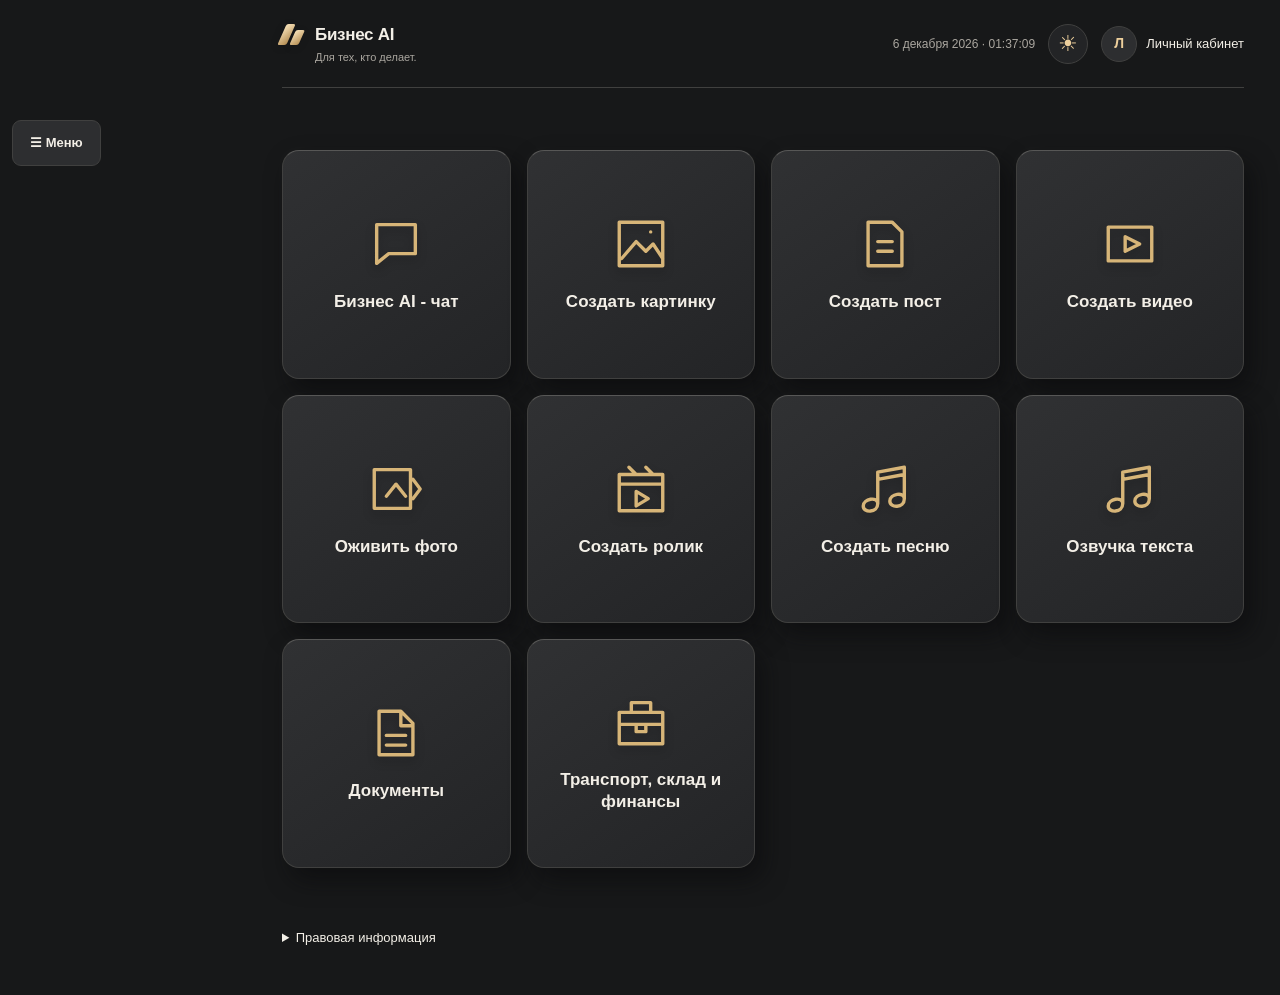
==== commit 60631b3a: "Remove update notice after Yandex function installation" ====
--- a/index.html
+++ b/index.html
@@ -104,9 +104,9 @@
 <script src="chat-models.js?v=review-20261121-followup-1" defer></script>
 <script src="unified-menu.js?v=review-20261121-followup-1" defer></script>
 <link rel="stylesheet" href="unified-menu.css?v=review-20261121-followup-1">
-<script src="site-update.js?v=review-20261121-followup-1" data-version="review-20261121-followup-1" defer></script>
+<script src="site-update.js?v=review-20261121-followup-1" data-version="review-20261121-followup-2" defer></script>
 <script src="legal-links.js?v=review-20261121-followup-1" defer></script>
-</head><body><aside id="business-maintenance" role="status" style="position:fixed;bottom:12px;left:50%;transform:translateX(-50%);width:max-content;max-width:calc(100% - 24px);box-sizing:border-box;border-radius:14px;box-shadow:0 6px 24px #0003;pointer-events:none;z-index:60;padding:14px 20px;text-align:center;background:#dfc28b;color:#29231b;font:600 16px/1.45 system-ui,sans-serif;border-bottom:1px solid #b28d4d">Мы делаем сайт лучше!) Просьба подождать!</aside><section id="landing" class="landing" hidden aria-label="Стартовая страница Business AI"><div class="landing-grid"><div><div class="landing-brand"><span class="champagne-mark" aria-hidden="true"><i></i><i></i></span><span>Бизнес <b>AI</b></span></div><div class="landing-intro">Для тех, кто делает.</div></div><div class="landing-card"><div class="landing-tabs"><button type="button" class="active" data-landing-tab="login">Вход</button><button type="button" data-landing-tab="register">Регистрация</button></div><h2 id="landing-title">Вход в Business AI</h2><p id="landing-subtitle">Вход в личный кабинет</p><div id="landing-fields"><label>Электронная почта<input type="email" placeholder="example@mail.ru" autocomplete="email" required></label><label>Пароль<input type="password" placeholder="Пароль" autocomplete="current-password" required></label></div><p class="landing-password-hint" style="font-size:12px;color:#a9bfd1;margin:9px 0 3px;line-height:1.5">Пароль должен содержать не менее 10 символов.</p><div class="landing-links"><button type="button" data-landing-tab="recover">Забыли пароль?</button></div><button type="button" class="btn" data-landing-preview>Войти</button><p id="landing-error" role="alert" style="color:#ffb9b9;white-space:pre-wrap"></p></div></div></section><div class="app"><aside class="sidebar" aria-label="Место для будущей рекламы"><div id="sidebar-stats" class="sidebar-stats"></div></aside><main class="main"><div id="content"></div><div id="exit-hint" role="status" aria-live="polite"></div></main></div>
+</head><body><section id="landing" class="landing" hidden aria-label="Стартовая страница Business AI"><div class="landing-grid"><div><div class="landing-brand"><span class="champagne-mark" aria-hidden="true"><i></i><i></i></span><span>Бизнес <b>AI</b></span></div><div class="landing-intro">Для тех, кто делает.</div></div><div class="landing-card"><div class="landing-tabs"><button type="button" class="active" data-landing-tab="login">Вход</button><button type="button" data-landing-tab="register">Регистрация</button></div><h2 id="landing-title">Вход в Business AI</h2><p id="landing-subtitle">Вход в личный кабинет</p><div id="landing-fields"><label>Электронная почта<input type="email" placeholder="example@mail.ru" autocomplete="email" required></label><label>Пароль<input type="password" placeholder="Пароль" autocomplete="current-password" required></label></div><p class="landing-password-hint" style="font-size:12px;color:#a9bfd1;margin:9px 0 3px;line-height:1.5">Пароль должен содержать не менее 10 символов.</p><div class="landing-links"><button type="button" data-landing-tab="recover">Забыли пароль?</button></div><button type="button" class="btn" data-landing-preview>Войти</button><p id="landing-error" role="alert" style="color:#ffb9b9;white-space:pre-wrap"></p></div></div></section><div class="app"><aside class="sidebar" aria-label="Место для будущей рекламы"><div id="sidebar-stats" class="sidebar-stats"></div></aside><main class="main"><div id="content"></div><div id="exit-hint" role="status" aria-live="polite"></div></main></div>
 <script>
 const API_URL=window.BUSINESS_PLATFORM.auth;
 let landingTab='login';
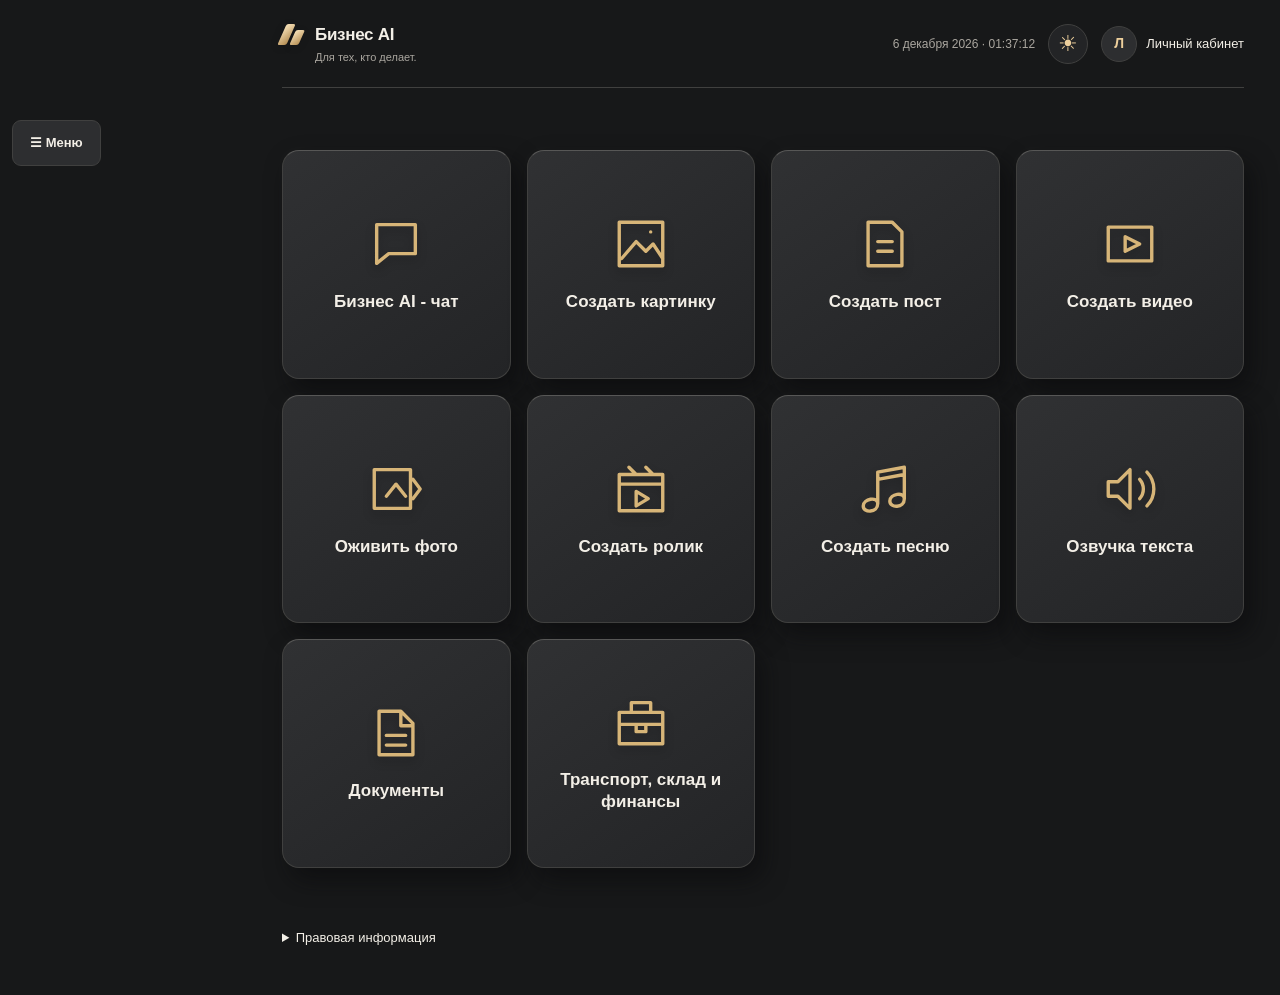
==== commit 0e573298: "Fix tool navigation, model pricing and post recovery; add music generation interface" ====
--- a/index.html
+++ b/index.html
@@ -1,5 +1,5 @@
 <!doctype html>
-<html lang="ru"><head><script src="platform-config.js?v=review-20261121-followup-1"></script><meta charset="UTF-8"/><meta name="viewport" content="width=device-width,initial-scale=1"/><meta name="theme-color" content="#191a1b"/><style>html:not([data-ui-ready="true"]) .app,html:not([data-ui-ready="true"]) #landing{visibility:hidden}</style><script>document.addEventListener("DOMContentLoaded",()=>{try{render();}finally{document.documentElement.dataset.uiReady="true";}},{once:true});</script><script>try{document.documentElement.dataset.theme=localStorage.getItem("biznes-ai-appearance:visitor")==="light"?"light":"dark";}catch{document.documentElement.dataset.theme="dark";}</script><title>Бизнес AI — Для тех, кто делает</title>
+<html lang="ru"><head><script src="platform-config.js?v=release-20261121-3.3.0"></script><meta charset="UTF-8"/><meta name="viewport" content="width=device-width,initial-scale=1"/><meta name="theme-color" content="#191a1b"/><style>html:not([data-ui-ready="true"]) .app,html:not([data-ui-ready="true"]) #landing{visibility:hidden}</style><script>document.addEventListener("DOMContentLoaded",()=>{try{render();}finally{document.documentElement.dataset.uiReady="true";}},{once:true});</script><script>try{document.documentElement.dataset.theme=localStorage.getItem("biznes-ai-appearance:visitor")==="light"?"light":"dark";}catch{document.documentElement.dataset.theme="dark";}</script><title>Бизнес AI — Для тех, кто делает</title>
 <style>
 :root{font-family:Inter,Arial,sans-serif;color:#142d4e;background:#f3f7fb}*{box-sizing:border-box}body{margin:0}button,input,select,textarea{font:inherit}button{cursor:pointer}.app{display:flex;min-height:100vh}.sidebar{width:244px;background:#102b4a;color:white;padding:25px 16px;flex-shrink:0}.brand{font-size:26px;font-weight:900;letter-spacing:1px;margin:4px 12px 35px}.brand span{color:#19c9e9}.nav{display:block;width:100%;border:0;border-radius:10px;padding:14px;text-align:left;color:#c5d8eb;background:transparent;margin:6px 0}.nav.active,.nav:hover{background:#18496c;color:white}.main{padding:30px;flex:1;min-width:0;max-width:1500px}.top{display:flex;justify-content:space-between;align-items:center;gap:12px;flex-wrap:wrap}.muted{color:#6c8197}.grid{display:grid;grid-template-columns:repeat(4,minmax(0,1fr));gap:16px;margin:20px 0}.dashboard-stats{grid-template-columns:repeat(5,minmax(0,1fr));gap:10px}.dashboard-stats .card{padding:15px 12px;min-width:0}.dashboard-stats .value{font-size:clamp(16px,1.65vw,23px);white-space:nowrap}.stat-link{display:block;text-align:left;color:inherit;width:100%;font:inherit;transition:background .15s,border-color .15s}.stat-link:hover,.stat-link:focus-visible{background:#eaf7fb;border-color:#19b9d8;outline:2px solid #19b9d8;outline-offset:1px}.stat-link .muted{font-size:13px}.card{background:#fff;border:1px solid #e0eaf3;border-radius:16px;padding:22px;box-shadow:0 5px 22px #183e6110}.value{font-size:26px;font-weight:800;margin-top:12px}.two{display:grid;grid-template-columns:1.3fr 1fr;gap:18px}.fields{display:grid;grid-template-columns:repeat(2,minmax(0,1fr));gap:14px}label{display:block;font-size:13px;color:#486078;font-weight:600}input,select,textarea{display:block;width:100%;padding:11px;border:1px solid #ccdce9;border-radius:9px;margin-top:6px;background:#fff;color:#183653}input:focus,select:focus{outline:2px solid #6bdaf1}.btn{border:0;border-radius:10px;background:#12b8d7;color:white;padding:12px 17px;font-weight:700}.landing [data-landing-preview]{transition:background .2s ease,box-shadow .2s ease,transform .15s ease;box-shadow:0 3px 10px rgba(18,184,215,.18)}.landing [data-landing-preview]:hover{background:#1bd0ef;box-shadow:0 0 0 3px rgba(79,221,245,.18),0 6px 22px rgba(28,207,237,.38)}.landing [data-landing-preview]:active{transform:scale(.97);background:#079bb9;box-shadow:0 0 0 4px rgba(79,221,245,.27),0 0 20px rgba(28,207,237,.48)}.landing [data-landing-preview]:focus-visible{outline:2px solid #a2f3ff;outline-offset:3px}.landing [data-landing-preview]:disabled{opacity:.8;cursor:wait;box-shadow:0 0 0 3px rgba(79,221,245,.18),0 0 16px rgba(28,207,237,.35)}@media(prefers-reduced-motion:reduce){.landing [data-landing-preview]{transition:none}}.btn.secondary{background:#e9f4f8;color:#164362}.btn.danger{background:#fee6e6;color:#b62b39}.actions{display:flex;gap:9px;flex-wrap:wrap;margin:16px 0}.tabs{display:flex;gap:8px;flex-wrap:wrap;margin:16px 0}.tab{border:1px solid #c9dce9;border-radius:10px;padding:10px 13px;background:white;color:#25496a}.tab.active{background:#143e63;color:white}.line{display:flex;justify-content:space-between;border-bottom:1px solid #e7edf3;padding:12px 0;gap:12px}.recent-trip{width:100%;background:transparent;border-top:0;border-left:0;border-right:0;text-align:left;font:inherit;color:inherit;cursor:pointer;align-items:center}.recent-trip:hover,.recent-trip:focus-visible{background:#eaf7fb;outline:2px solid #19b9d8;outline-offset:1px;border-radius:5px}.recent-trip span{min-width:0;overflow-wrap:anywhere}.recent-trip strong{white-space:nowrap}.profit{color:#008c79}.loss{color:#b62b39}table{width:100%;border-collapse:collapse}th,td{text-align:left;padding:13px 9px;border-bottom:1px solid #e7edf3;font-size:13px}th{color:#6c8197}tr:hover{background:#f8fbfe}.scroll{overflow:auto}.hidden{display:none}h1{margin:0;font-size:29px}h2{margin:0 0 16px;font-size:19px}small{color:#6c8197}.pill{border-radius:20px;background:#e8f6fa;padding:5px 9px;font-size:12px}.notice{background:#eaf7fb;border-radius:10px;padding:12px;margin:15px 0;color:#24536d}.section{margin-top:18px}.chart{display:flex;align-items:end;gap:12px;height:150px;padding-top:15px}.bar{flex:1;background:#16b6d4;min-height:3px;border-radius:6px 6px 0 0;position:relative}.bar.alt{background:#173f65}.bar span{position:absolute;bottom:-25px;font-size:10px;white-space:nowrap;left:0}.footer{margin-top:30px;font-size:12px;color:#8192a3}@media(max-width:1000px){.dashboard-stats{grid-template-columns:repeat(5,minmax(0,1fr))}.dashboard-stats .card{padding:10px 7px}.dashboard-stats .value{font-size:15px}.grid{grid-template-columns:repeat(2,1fr)}.two{grid-template-columns:1fr}}@media(max-width:680px){.dashboard-stats{grid-template-columns:repeat(2,minmax(0,1fr))}.app{display:block}.sidebar{width:100%;padding:13px}.brand{margin:0 0 8px}.nav{display:inline-block;width:auto;margin:3px;padding:10px}.main{padding:16px}.fields,.grid{grid-template-columns:1fr}h1{font-size:24px}.card{padding:15px}}
  .auth-wrap{max-width:520px;margin:22px auto}.auth-head{text-align:center;margin-bottom:20px}.auth-logo{font-size:30px;font-weight:900;color:#102b4a}.auth-logo span{color:#12b8d7}.auth-note{background:#fff6df;color:#76571b;border-radius:10px;padding:12px;font-size:13px;line-height:1.5;margin:14px 0}.auth-links{display:flex;justify-content:space-between;gap:12px;flex-wrap:wrap;margin-top:18px}.auth-links button{background:none;border:0;color:#116f9d;text-decoration:underline;padding:5px}.auth-wrap input:disabled{background:#f5f8fa;color:#789}.account-list{display:grid;gap:12px;margin-top:20px}@media(max-width:680px){.auth-wrap{margin:8px auto}}.landing{position:fixed;inset:0;z-index:100;overflow:auto;background:linear-gradient(110deg,rgba(3,17,32,.91),rgba(8,30,55,.58) 55%,rgba(5,20,39,.82)),linear-gradient(160deg,#07172a 0%,#153d5a 42%,#c47a61 72%,#071b30 100%);color:#fff;padding:clamp(22px,5vw,75px)}.landing[hidden]{display:none}.landing-grid{max-width:1400px;margin:auto;min-height:calc(100vh - 130px);display:grid;grid-template-columns:1.1fr .9fr;gap:clamp(28px,5vw,100px);align-items:center}.landing-brand{font-size:clamp(42px,6vw,86px);font-style:italic;font-weight:900;letter-spacing:-3px;line-height:1}.landing-brand:before{content:'▰';font-size:32px;color:#13d7ec;margin-right:12px}.landing-intro{font-size:clamp(18px,2.2vw,29px);line-height:1.4;max-width:650px;margin:24px 0 40px}.landing-feature{display:flex;gap:18px;align-items:center;margin:24px 0;font-size:clamp(17px,1.5vw,21px)}.landing-feature b{font-size:31px;color:#19d6e9;width:44px;text-align:center}.landing-card{background:#061b31f0;border:1px solid #16bcd7;border-radius:24px;padding:clamp(22px,3vw,42px);box-shadow:0 18px 55px #0007;max-width:560px;width:100%;margin:auto}.landing-tabs{display:grid;grid-template-columns:1fr 1fr;gap:8px;margin-bottom:30px}.landing-tabs button{border:0;background:transparent;color:#d6e9f6;padding:15px;font-weight:700;border-bottom:2px solid #314e63}.landing-tabs button.active{border-color:#11e2eb;background:#143b51;border-radius:12px 12px 0 0}.landing-card h2{text-align:center;font-size:28px;margin:0 0 12px;color:white}.landing-card p{text-align:center;color:#b6cadd}.landing-card label{color:#d9e7f4;margin:15px 0}.landing-password-wrap{position:relative;display:block}.landing-password-wrap input[type=password],.landing-password-wrap input[type=text]:has(+ .landing-password-eye){padding-right:48px}.landing-password-eye{position:absolute;right:7px;top:50%;transform:translateY(-50%);border:0;background:transparent;color:#d9e7f4;cursor:pointer;font-size:21px;line-height:1;padding:8px;border-radius:7px}.landing-password-eye:hover,.landing-password-eye:focus-visible{background:#28516b;outline-offset:2px}.landing-card input{background:#142e46;border-color:#4a6579;color:white}.landing-card input::placeholder{color:#9db3c4}.landing-card .btn{width:100%;margin:12px 0;background:#08d3e7;color:#082339}.landing-links{display:flex;justify-content:space-between;gap:8px;flex-wrap:wrap;margin:10px 0}.landing-links button{border:0;background:none;color:#36dbe8;padding:5px;text-decoration:underline}.landing-demo{background:#1e3e55!important;color:#fff!important;border:1px solid #56748c!important}.landing-disclaimer{font-size:12px;line-height:1.5;background:#15364c;padding:12px;border-radius:10px;color:#d6e5ef!important}.landing-bottom{max-width:1400px;margin:12px auto 0;color:#c4d8e5;font-size:13px}@media(max-width:850px){.landing{padding:22px 14px}.landing-grid{grid-template-columns:1fr;gap:24px}.landing-brand{font-size:clamp(39px,11vw,62px)}.landing-intro{font-size:18px;margin:15px 0}.landing-feature{margin:12px 0;font-size:16px}.landing-feature b{font-size:23px}.landing-card{padding:22px 18px}.landing-card h2{font-size:23px}.landing-bottom{text-align:center}}.account-panels{display:grid;grid-template-columns:repeat(2,minmax(0,1fr));gap:16px;margin-top:18px}.account-panel{border:1px solid #c9dce9;border-radius:14px;padding:18px;background:#fff;min-width:0}.account-panel summary{cursor:pointer;list-style:none;display:flex;justify-content:space-between;align-items:center;gap:10px;font-weight:700;color:#173c60}.account-panel summary::-webkit-details-marker{display:none}.account-panel summary:after{content:'⌄';font-size:22px;color:#168dab;display:inline-block;min-width:20px;text-align:center}.account-panel summary:hover{color:#079bb9}.account-panel summary:focus-visible{outline:2px solid #12b8d7;outline-offset:4px;border-radius:4px}.account-panel[open] summary:after{content:'⌃'}.account-panel .panel-body{margin-top:14px}.account-panel .panel-value{font-size:24px;font-weight:800;margin:9px 0;color:#102b4a}.account-panel .panel-hint{font-size:13px;color:#6c8197;margin-top:12px}@media(max-width:750px){.account-panels{grid-template-columns:1fr}}.trip-list{display:grid;grid-template-columns:repeat(auto-fit,minmax(min(100%,310px),1fr));gap:12px;margin-top:15px}.trip-list-card{display:flex;flex-direction:column;gap:11px;min-width:0;width:100%;padding:17px;text-align:left;border:1px solid #d5e5f0;border-radius:13px;background:#fff;color:#183653;cursor:pointer;transition:border-color .15s,box-shadow .15s,background .15s}.trip-list-card:hover,.trip-list-card:focus-visible{background:#f0fbff;border-color:#12b8d7;box-shadow:0 4px 16px #183e6118;outline:none}.trip-list-head,.trip-list-bottom{display:flex;justify-content:space-between;align-items:center;gap:10px;flex-wrap:wrap}.trip-list-route{font-size:17px;font-weight:700;overflow-wrap:anywhere}.trip-list-meta{color:#6c8197;font-size:13px;overflow-wrap:anywhere}.trip-list-bottom{border-top:1px solid #e6eef5;padding-top:10px;font-size:13px}.trip-list-open{color:#087f9e;font-weight:700}@media(max-width:680px){.trip-list{grid-template-columns:1fr}.trip-list-card{padding:15px}}.finance-controls{margin:14px 0 18px}.finance-periods{display:flex;flex-wrap:wrap;gap:5px}.finance-period{border:1px solid #cbdfea;border-radius:8px;background:#f4f8fc;color:#264864;padding:8px 12px;font-weight:700;flex:1;min-width:62px}.finance-period.selected{background:#12b8d7;border-color:#12b8d7;color:#fff}.finance-date-label{margin-top:12px;max-width:220px}.finance-date-label input{margin-top:5px}.finance-date-nav{display:flex;align-items:end;gap:8px;margin-top:12px}.finance-date-nav .finance-date-label{margin-top:0;flex:1;max-width:none}.finance-nav-btn{height:42px;min-width:38px;border:1px solid #cbdfea;background:#f4f8fc;border-radius:8px;color:#087f9e;font-size:26px;cursor:pointer}.finance-nav-btn:hover{background:#dff7fc}.home-title{text-align:center;margin:16px 0 22px}.home-sections{display:grid;grid-template-columns:minmax(0,1fr);gap:14px;max-width:900px;margin:0 auto}.home-section{display:flex;align-items:center;gap:18px;min-height:76px;padding:18px 24px;background:#173e5e;color:white;border:0;border-radius:12px;text-align:left;font-weight:700}.home-section:hover,.home-section:focus-visible{background:#215a7b;outline:2px solid #20cbe5}.home-icon{color:#36d9ee;font-size:22px;width:28px;text-align:center}.home-arrow{margin-left:auto;font-size:25px;color:#b5d4e4}.back-to-home{background:transparent;color:#176f94;border:0;font-weight:700;margin-bottom:16px;padding:7px 0}#exit-hint{position:fixed;bottom:16px;left:50%;transform:translateX(-50%);background:#102b4a;color:white;border-radius:9px;padding:10px 16px}#exit-hint:empty{display:none}@media(max-width:700px){.home-sections{grid-template-columns:1fr;gap:10px}.home-section{min-height:56px;padding:13px 16px;gap:14px}}.saved-calcs{display:grid;grid-template-columns:repeat(auto-fit,minmax(min(100%,290px),1fr));gap:12px}.saved-calc-card{position:relative;display:flex;flex-direction:column;align-items:flex-start;gap:8px;width:100%;padding:16px 38px 16px 16px;border:1px solid #d5e5f0;border-radius:13px;background:#fff;color:#183653;text-align:left}.saved-calc-card:hover,.saved-calc-card:focus-visible,.saved-calc-card.selected{border-color:#12b8d7;background:#f0fbff;outline:none}.saved-calc-route{font-weight:750;font-size:16px}.saved-calc-type{font-size:13px;color:#647e93}.saved-calc-values{display:flex;flex-wrap:wrap;gap:8px 20px;font-size:13px}.saved-calc-chevron{position:absolute;right:15px;top:50%;transform:translateY(-50%);font-size:26px;color:#1289ab}@media(max-width:680px){.saved-calcs{grid-template-columns:1fr}.saved-calc-card{padding:14px 35px 14px 14px}}.page-navigation{display:flex;flex-direction:column;align-items:flex-start;gap:7px;margin-bottom:12px}.page-navigation [data-go-home]{font-weight:800;font-size:17px;padding:10px 18px}.sidebar-stats{display:flex;flex-direction:column;gap:13px;margin-top:28px}.sidebar-stat{width:100%;display:flex;flex-direction:column;align-items:flex-start;gap:9px;text-align:left;background:#fff;color:#102b4a;border:1px solid #b5d5e4;border-radius:12px;padding:17px 14px;cursor:pointer;box-shadow:0 3px 12px rgba(0,0,0,.12)}.sidebar-stat:hover,.sidebar-stat:focus-visible{border-color:#12b8d7;outline:2px solid #12b8d7;outline-offset:2px}.sidebar-stat-label{font-size:14px;font-weight:650}.sidebar-stat-value{font-size:clamp(16px,1.4vw,21px);font-weight:850;overflow-wrap:anywhere}@media(max-width:680px){.sidebar-stats{display:grid;grid-template-columns:1fr;gap:9px;margin-top:10px}.sidebar-stat{padding:12px 15px;gap:4px}.sidebar-stat-value{font-size:19px}.brand{margin-bottom:0}}.subscription-tariffs{display:grid;grid-template-columns:repeat(2,minmax(0,1fr));gap:14px;margin:16px 0}.subscription-tariff{display:flex;flex-direction:column;align-items:flex-start;gap:10px;padding:20px;border:1px solid #c9dce9;border-radius:14px;background:#f7fbff;min-width:0;cursor:pointer;transition:background .18s,border-color .18s,box-shadow .18s,transform .18s}.subscription-tariff:hover,.subscription-tariff:focus-visible,.subscription-tariff:focus-within{background:#e9faff;border-color:#12b8d7;box-shadow:0 8px 24px #168dab28;transform:translateY(-2px)}.subscription-tariff:focus-visible{outline:2px solid #12b8d7;outline-offset:3px}.subscription-tariff:hover button,.subscription-tariff:focus-within button{background:#168dab;color:#fff;border-color:#168dab}.subscription-tariff-title{font-size:17px;font-weight:800;color:#173c60}.subscription-tariff-price{font-size:30px;font-weight:900;color:#102b4a}.subscription-tariff-price small{display:block;font-size:13px;font-weight:500;color:#6c8197}.subscription-tariff p{margin:0 0 5px;color:#486078;font-size:14px;line-height:1.5;flex:1}.subscription-tariff button{width:100%;margin-top:auto}.subscription-discount{display:inline-block;font-size:12px;background:#dff7ec;color:#126b4b;border-radius:6px;padding:4px 7px;vertical-align:middle}@media(max-width:850px){.subscription-tariffs{grid-template-columns:1fr}}.account-panel .btn,.card.section .btn{transition:background .18s,color .18s,box-shadow .18s,transform .18s,border-color .18s}.account-panel .btn:hover,.card.section .btn:hover{background:#168dab;color:#fff;border-color:#168dab;box-shadow:0 5px 15px #168dab38;transform:translateY(-2px)}.account-panel .btn:focus-visible,.card.section .btn:focus-visible{outline:3px solid #12b8d7;outline-offset:3px}.subscription-status-row{display:flex;align-items:center;justify-content:space-between;flex-wrap:wrap;gap:12px;background:#eef9fd;border:1px solid #c4e8f2;border-radius:12px;padding:14px;margin:12px 0}.subscription-status-row [role="status"]{font-weight:700;color:#173c60}.subscription-status-row button{flex-shrink:0}.local-doc-modal{position:fixed;inset:0;z-index:10000;background:rgba(3,16,30,.72);display:flex;align-items:center;justify-content:center;padding:22px;overflow:auto}.local-doc-modal-panel{width:min(100%,980px);max-height:calc(100vh - 44px);overflow:auto;border-radius:18px;box-shadow:0 24px 80px rgba(0,0,0,.38)}.local-doc-modal-panel>.card{margin:0}.local-doc-modal-panel .local-doc-form .fields{max-height:none}@media(max-width:650px){.local-doc-modal{align-items:flex-start;padding:10px}.local-doc-modal-panel{max-height:calc(100dvh - 20px);border-radius:14px}.local-doc-modal-panel .card{padding:16px}.local-doc-modal-panel .local-doc-form .fields{grid-template-columns:1fr}.local-doc-modal-panel .actions{display:grid;grid-template-columns:1fr}.local-doc-modal-panel .actions .btn{width:100%}}.local-doc-types{display:grid;grid-template-columns:repeat(3,minmax(0,1fr));gap:12px;margin:20px 0}.local-doc-type{background:#fff;border:1px solid #c9dce9;border-radius:13px;padding:22px 12px;font-weight:700;color:#173c60;display:flex;gap:10px;align-items:center;justify-content:center;transition:.2s}.local-doc-type span{color:#168dab;font-size:25px}.local-doc-type:hover,.local-doc-type:focus-visible{background:#e9faff;border-color:#12b8d7;box-shadow:0 6px 18px #168dab28;transform:translateY(-2px)}.local-doc-record{display:flex;justify-content:space-between;align-items:center;gap:12px;flex-wrap:wrap;border-bottom:1px solid #e0eaf3;padding:12px 0}.local-doc-form .fields label:last-child{grid-column:1/-1}@media(max-width:750px){.local-doc-types{grid-template-columns:repeat(2,minmax(0,1fr))}}@media(max-width:450px){.local-doc-types{grid-template-columns:1fr}}.local-doc-types{grid-template-columns:repeat(2,minmax(0,1fr))}.local-party-picker{display:grid;grid-template-columns:repeat(3,minmax(0,1fr));gap:12px;padding:16px;background:#eef8fc;border:1px solid #c4e8f2;border-radius:12px;margin-bottom:16px}.local-party-picker label{font-weight:700;color:#173c60}.local-party-picker select{display:block;width:100%;margin-top:7px;min-width:0;padding:11px;border:1px solid #b9cfdf;border-radius:8px;background:#fff}@media(max-width:750px){.local-doc-types{grid-template-columns:1fr}.local-party-picker{grid-template-columns:1fr}}.directory-toggle-btn{background:#e7f8fd!important;color:#087b9a!important;border:1px solid #21c6df!important;box-shadow:0 3px 10px #119eb31c;transition:background .2s,color .2s,box-shadow .2s,transform .2s,border-color .2s;cursor:pointer}.directory-toggle-btn:hover,.directory-toggle-btn:focus-visible{background:#0bc8e0!important;color:#05263b!important;border-color:#05b3cf!important;box-shadow:0 8px 20px #0aacc64d;transform:translateY(-2px)}.directory-toggle-btn:focus-visible{outline:3px solid #0985a5;outline-offset:3px}.support-contact{display:flex;align-items:center;flex-wrap:wrap;gap:10px;margin-top:16px;padding-top:12px;border-top:1px solid #d7e4ee}.support-contact a{color:#087eab;font-weight:700;text-decoration:underline;text-underline-offset:3px}.support-contact a:hover{color:#06b5d0}.support-contact .btn{transition:background .18s,box-shadow .18s,transform .18s}.support-contact .btn:hover{background:#168dab;color:white;box-shadow:0 5px 15px #168dab38;transform:translateY(-2px)}.support-copy-status{font-size:13px;color:#16714b}
@@ -59,53 +59,55 @@
 .landing-card input::placeholder{color:#9db3c4!important;-webkit-text-fill-color:#9db3c4!important;}
 .landing-card input:-webkit-autofill,.landing-card input:-webkit-autofill:hover,.landing-card input:-webkit-autofill:focus{-webkit-box-shadow:0 0 0 1000px #142e46 inset!important;box-shadow:0 0 0 1000px #142e46 inset!important;}
 
-</style><link rel="stylesheet" href="documents.css?v=review-20261121-followup-1">
-<script src="ui-dialogs.js?v=review-20261121-followup-1" defer></script>
-<script src="documents.js?v=review-20261121-followup-1" defer></script>
-<script src="trip-documents.js?v=review-20261121-followup-1" defer></script>
-<script src="password-recovery.js?v=review-20261121-followup-1" defer></script>
-<link rel="stylesheet" href="theme.css?v=review-20261121-followup-1">
-<script src="theme.js?v=review-20261121-followup-1" defer></script>
-<link rel="stylesheet" href="ai-assistant.css?v=review-20261121-followup-1">
-<script src="ai-content-config.js?v=review-20261121-followup-1" defer></script>
-<script src="chat-config.js?v=review-20261121-followup-1" defer></script>
-<script src="ai-config.js?v=review-20261121-followup-1" defer></script>
-<script src="ai-assistant.js?v=review-20261121-followup-1" defer></script>
-<script src="ai-voice.js?v=review-20261121-followup-1" defer></script>
-
-<script src="chat-extension.js?v=review-20261121-followup-1" defer></script>
-<script src="chat-mail.js?v=review-20261121-followup-1" defer></script>
-<link rel="stylesheet" href="chat-mail.css?v=review-20261121-followup-1">
-<script src="ai-bonus-config.js?v=review-20261121-followup-1" defer></script>
-<script src="ai-bonus.js?v=review-20261121-followup-1" defer></script>
-<script src="ui-adjustments.js?v=review-20261121-followup-1" defer></script>
-<link rel="stylesheet" href="ui-adjustments.css?v=review-20261121-followup-1">
-<link rel="stylesheet" href="ai-content.css?v=review-20261121-followup-1">
-<script src="chat-audio.js?v=review-20261121-followup-1" defer></script>
-
-<script src="account-services.js?v=review-20261121-followup-1" defer></script>
-<script src="document-library.js?v=review-20261121-followup-1" defer></script>
-<script src="device-drafts.js?v=review-20261121-followup-1" defer></script>
-<script src="library-autosave.js?v=review-20261121-followup-1" defer></script>
-<script src="chat-attachments.js?v=review-20261121-followup-1" defer></script>
-<script src="office-editor.js?v=review-20261121-followup-1" defer></script>
-<script src="site-search-context.js?v=review-20261121-followup-1" defer></script>
-<script src="media-ui.js?v=review-20261121-followup-1" defer></script>
-<script src="audio-ui.js?v=review-20261121-followup-1" defer></script>
-<script src="public-access.js?v=review-20261121-followup-1" defer></script>
-<script src="compact-ai.js?v=review-20261121-followup-1" defer></script>
-<script src="wallet-navigation.js?v=review-20261121-followup-1" defer></script>
-<script src="document-subscription.js?v=review-20261121-followup-1" defer></script>
-<script src="document-payments.js?v=review-20261121-followup-1" defer></script>
-<link rel="stylesheet" href="workspace-update.css?v=review-20261121-followup-1">
-<script src="workspace-update.js?v=review-20261121-followup-1" defer></script>
-<script src="account-layout.js?v=review-20261121-followup-1" defer></script>
-<script src="chat-document-actions.js?v=review-20261121-followup-1" defer></script>
-<script src="chat-models.js?v=review-20261121-followup-1" defer></script>
-<script src="unified-menu.js?v=review-20261121-followup-1" defer></script>
-<link rel="stylesheet" href="unified-menu.css?v=review-20261121-followup-1">
-<script src="site-update.js?v=review-20261121-followup-1" data-version="review-20261121-followup-2" defer></script>
-<script src="legal-links.js?v=review-20261121-followup-1" defer></script>
+</style><link rel="stylesheet" href="documents.css?v=release-20261121-3.3.0">
+<script src="ui-dialogs.js?v=release-20261121-3.3.0" defer></script>
+<script src="documents.js?v=release-20261121-3.3.0" defer></script>
+<script src="trip-documents.js?v=release-20261121-3.3.0" defer></script>
+<script src="password-recovery.js?v=release-20261121-3.3.0" defer></script>
+<link rel="stylesheet" href="theme.css?v=release-20261121-3.3.0">
+<script src="theme.js?v=release-20261121-3.3.0" defer></script>
+<link rel="stylesheet" href="ai-assistant.css?v=release-20261121-3.3.0">
+<script src="ai-content-config.js?v=release-20261121-3.3.0" defer></script>
+<script src="chat-config.js?v=release-20261121-3.3.0" defer></script>
+<script src="ai-config.js?v=release-20261121-3.3.0" defer></script>
+<script src="ai-assistant.js?v=release-20261121-3.3.0" defer></script>
+<script src="ai-voice.js?v=release-20261121-3.3.0" defer></script>
+
+<script src="chat-extension.js?v=release-20261121-3.3.0" defer></script>
+<script src="chat-mail.js?v=release-20261121-3.3.0" defer></script>
+<link rel="stylesheet" href="chat-mail.css?v=release-20261121-3.3.0">
+<script src="ai-bonus-config.js?v=release-20261121-3.3.0" defer></script>
+<script src="ai-bonus.js?v=release-20261121-3.3.0" defer></script>
+<script src="ui-adjustments.js?v=release-20261121-3.3.0" defer></script>
+<link rel="stylesheet" href="ui-adjustments.css?v=release-20261121-3.3.0">
+<link rel="stylesheet" href="ai-content.css?v=release-20261121-3.3.0">
+<script src="chat-audio.js?v=release-20261121-3.3.0" defer></script>
+
+<script src="account-services.js?v=release-20261121-3.3.0" defer></script>
+<script src="document-library.js?v=release-20261121-3.3.0" defer></script>
+<script src="device-drafts.js?v=release-20261121-3.3.0" defer></script>
+<script src="library-autosave.js?v=release-20261121-3.3.0" defer></script>
+<script src="chat-attachments.js?v=release-20261121-3.3.0" defer></script>
+<script src="office-editor.js?v=release-20261121-3.3.0" defer></script>
+<script src="site-search-context.js?v=release-20261121-3.3.0" defer></script>
+<script src="media-ui.js?v=release-20261121-3.3.0" defer></script>
+<script src="music-ui.js?v=release-20261121-3.3.0" defer></script>
+<script src="audio-ui.js?v=release-20261121-3.3.0" defer></script>
+<script src="public-access.js?v=release-20261121-3.3.0" defer></script>
+<script src="compact-ai.js?v=release-20261121-3.3.0" defer></script>
+<script src="wallet-navigation.js?v=release-20261121-3.3.0" defer></script>
+<script src="document-subscription.js?v=release-20261121-3.3.0" defer></script>
+<script src="document-payments.js?v=release-20261121-3.3.0" defer></script>
+<link rel="stylesheet" href="workspace-update.css?v=release-20261121-3.3.0">
+<script src="workspace-update.js?v=release-20261121-3.3.0" defer></script>
+<script src="account-layout.js?v=release-20261121-3.3.0" defer></script>
+<script src="chat-document-actions.js?v=release-20261121-3.3.0" defer></script>
+<script src="chat-models.js?v=release-20261121-3.3.0" defer></script>
+<script src="unified-menu.js?v=release-20261121-3.3.0" defer></script>
+<link rel="stylesheet" href="unified-menu.css?v=release-20261121-3.3.0">
+<script src="site-update.js?v=release-20261121-3.3.0" data-version="release-20261121-3.3.0" defer></script>
+<script src="legal-links.js?v=release-20261121-3.3.0" defer></script>
+<link rel="icon" type="image/svg+xml" href="favicon.svg">
 </head><body><section id="landing" class="landing" hidden aria-label="Стартовая страница Business AI"><div class="landing-grid"><div><div class="landing-brand"><span class="champagne-mark" aria-hidden="true"><i></i><i></i></span><span>Бизнес <b>AI</b></span></div><div class="landing-intro">Для тех, кто делает.</div></div><div class="landing-card"><div class="landing-tabs"><button type="button" class="active" data-landing-tab="login">Вход</button><button type="button" data-landing-tab="register">Регистрация</button></div><h2 id="landing-title">Вход в Business AI</h2><p id="landing-subtitle">Вход в личный кабинет</p><div id="landing-fields"><label>Электронная почта<input type="email" placeholder="example@mail.ru" autocomplete="email" required></label><label>Пароль<input type="password" placeholder="Пароль" autocomplete="current-password" required></label></div><p class="landing-password-hint" style="font-size:12px;color:#a9bfd1;margin:9px 0 3px;line-height:1.5">Пароль должен содержать не менее 10 символов.</p><div class="landing-links"><button type="button" data-landing-tab="recover">Забыли пароль?</button></div><button type="button" class="btn" data-landing-preview>Войти</button><p id="landing-error" role="alert" style="color:#ffb9b9;white-space:pre-wrap"></p></div></div></section><div class="app"><aside class="sidebar" aria-label="Место для будущей рекламы"><div id="sidebar-stats" class="sidebar-stats"></div></aside><main class="main"><div id="content"></div><div id="exit-hint" role="status" aria-live="polite"></div></main></div>
 <script>
 const API_URL=window.BUSINESS_PLATFORM.auth;
@@ -713,5 +715,5 @@
  finally{button.disabled=false;}
 });
 switchAccountDatabase().then(()=>{refresh().then(()=>syncDownload());}).catch(err=>{document.getElementById('content').innerHTML='<div class="card"><h1>Не удалось открыть базу данных</h1><p>'+esc(err.message)+'</p><p>Проверьте разрешения браузера и режим приватного просмотра.</p></div>';});
-</script><script src="chat-activity.js?v=review-20261121-followup-1"></script>
+</script><script src="chat-activity.js?v=release-20261121-3.3.0"></script>
 </body></html>
--- a/unified-menu.css
+++ b/unified-menu.css
@@ -6,3 +6,10 @@
 .ai-tool-title{font-size:21px;line-height:1.3;margin:12px 0 22px}
 
 .media-model-button,.model-selection-button{display:inline-flex;align-items:center;gap:9px;max-width:100%;text-align:left}.media-model-button .model-brand,.model-selection-button .model-brand{width:27px;height:27px;flex-basis:27px}.media-model-button .model-brand svg,.model-selection-button .model-brand svg{width:20px;height:20px}
+
+[data-go-back],[data-go-home],.legal-page header a{background:linear-gradient(115deg,#ecd19c,#cfaa6a);color:#211a10!important;border:1px solid #c9a365;border-radius:12px;padding:10px 16px;text-decoration:none;display:inline-flex;align-items:center;gap:6px}
+.ai-page>.ai-tool-title{margin:18px 0 22px;font-size:28px}.music-tracks audio{max-width:100%;display:block;margin:12px 0}
+
+[data-wallet-back]:not([aria-label]),[data-legal-close],[data-legal-home]{background:linear-gradient(115deg,#ecd19c,#cfaa6a);color:#211a10!important;border-color:#c9a365}.legal-document-dialog main{margin:0;padding:0;max-width:100%}.legal-document-dialog table{width:100%;border-collapse:collapse;font-size:13px}.legal-document-dialog td,.legal-document-dialog th{padding:8px;border-bottom:1px solid #a58d6944;text-align:left}.legal-document-dialog h1{font-size:26px}
+
+.selected-model-description{font-size:12px;line-height:1.4;max-width:600px}.ai-chat-main>header{flex-wrap:wrap}
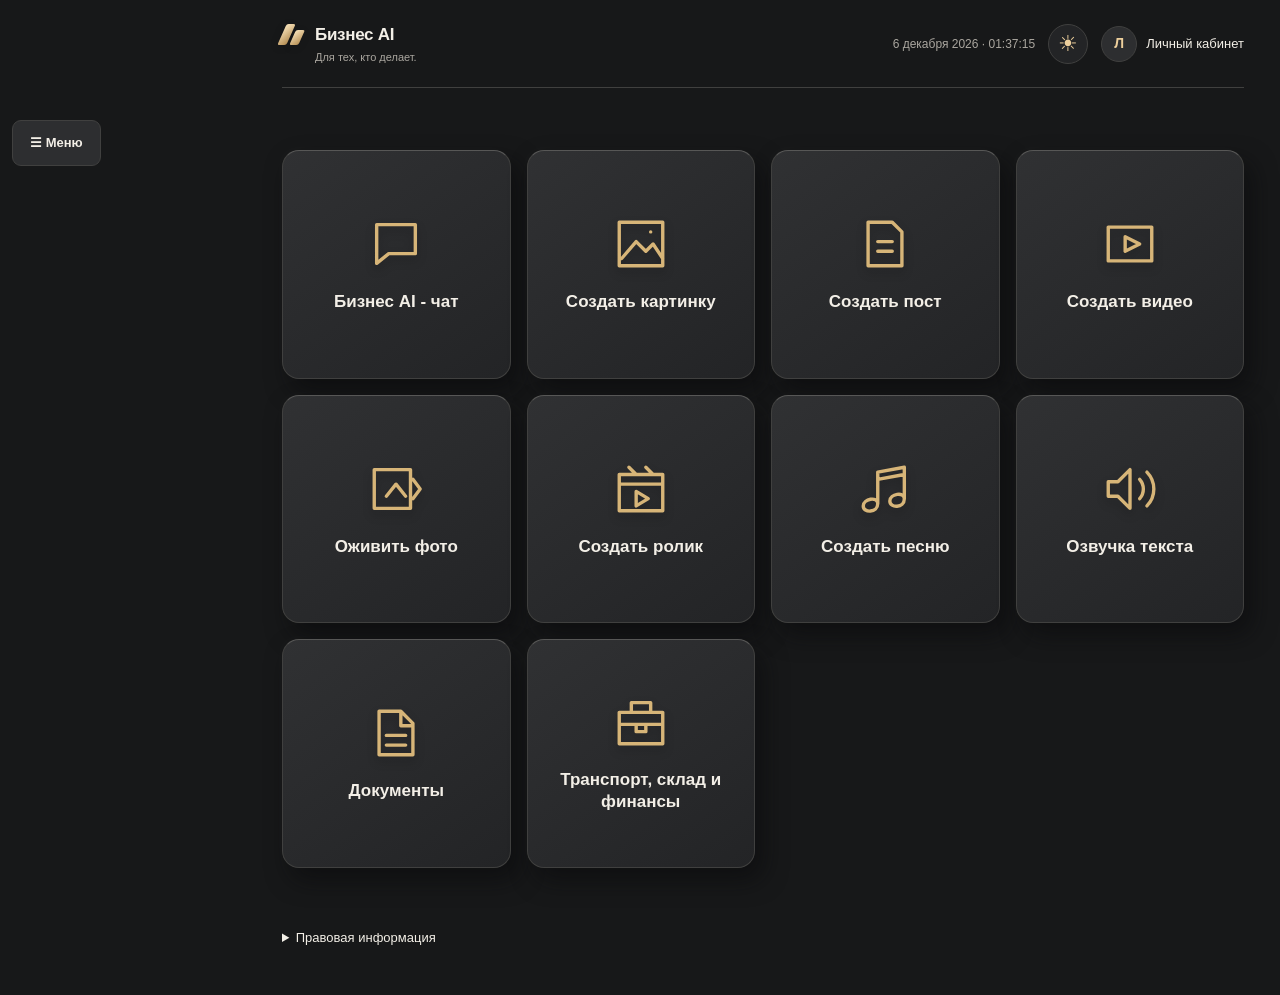
==== commit 1ad5a2c1: "Fix approved video opening and music settings and request recovery" ====
--- a/index.html
+++ b/index.html
@@ -90,8 +90,8 @@
 <script src="chat-attachments.js?v=release-20261121-3.3.0" defer></script>
 <script src="office-editor.js?v=release-20261121-3.3.0" defer></script>
 <script src="site-search-context.js?v=release-20261121-3.3.0" defer></script>
-<script src="media-ui.js?v=release-20261121-3.3.0" defer></script>
-<script src="music-ui.js?v=release-20261121-3.3.0" defer></script>
+<script src="media-ui.js?v=release-20261122-3.3.2" defer></script>
+<script src="music-ui.js?v=release-20261122-3.3.2" defer></script>
 <script src="audio-ui.js?v=release-20261121-3.3.0" defer></script>
 <script src="public-access.js?v=release-20261121-3.3.0" defer></script>
 <script src="compact-ai.js?v=release-20261121-3.3.0" defer></script>
@@ -105,7 +105,7 @@
 <script src="chat-models.js?v=release-20261121-3.3.0" defer></script>
 <script src="unified-menu.js?v=release-20261121-3.3.0" defer></script>
 <link rel="stylesheet" href="unified-menu.css?v=release-20261121-3.3.0">
-<script src="site-update.js?v=release-20261121-3.3.0" data-version="release-20261121-3.3.0" defer></script>
+<script src="site-update.js?v=release-20261121-3.3.0" data-version="release-20261122-3.3.2" defer></script>
 <script src="legal-links.js?v=release-20261121-3.3.0" defer></script>
 <link rel="icon" type="image/svg+xml" href="favicon.svg">
 </head><body><section id="landing" class="landing" hidden aria-label="Стартовая страница Business AI"><div class="landing-grid"><div><div class="landing-brand"><span class="champagne-mark" aria-hidden="true"><i></i><i></i></span><span>Бизнес <b>AI</b></span></div><div class="landing-intro">Для тех, кто делает.</div></div><div class="landing-card"><div class="landing-tabs"><button type="button" class="active" data-landing-tab="login">Вход</button><button type="button" data-landing-tab="register">Регистрация</button></div><h2 id="landing-title">Вход в Business AI</h2><p id="landing-subtitle">Вход в личный кабинет</p><div id="landing-fields"><label>Электронная почта<input type="email" placeholder="example@mail.ru" autocomplete="email" required></label><label>Пароль<input type="password" placeholder="Пароль" autocomplete="current-password" required></label></div><p class="landing-password-hint" style="font-size:12px;color:#a9bfd1;margin:9px 0 3px;line-height:1.5">Пароль должен содержать не менее 10 символов.</p><div class="landing-links"><button type="button" data-landing-tab="recover">Забыли пароль?</button></div><button type="button" class="btn" data-landing-preview>Войти</button><p id="landing-error" role="alert" style="color:#ffb9b9;white-space:pre-wrap"></p></div></div></section><div class="app"><aside class="sidebar" aria-label="Место для будущей рекламы"><div id="sidebar-stats" class="sidebar-stats"></div></aside><main class="main"><div id="content"></div><div id="exit-hint" role="status" aria-live="polite"></div></main></div>
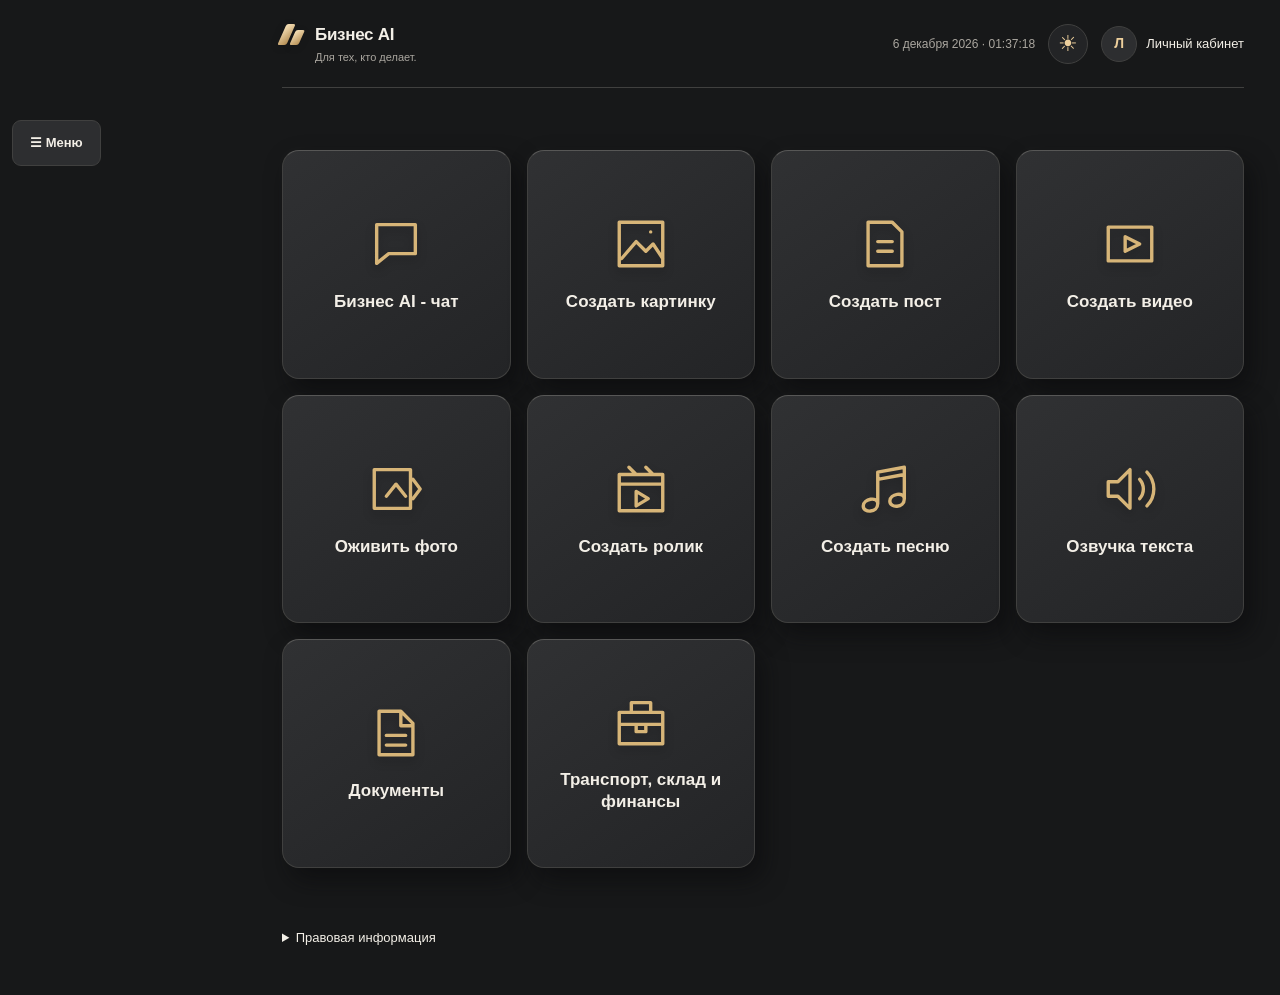
==== commit 8e2caf28: "Simplify approved music controls, explain optional persona and hide empty error box" ====
--- a/index.html
+++ b/index.html
@@ -91,7 +91,7 @@
 <script src="office-editor.js?v=release-20261121-3.3.0" defer></script>
 <script src="site-search-context.js?v=release-20261121-3.3.0" defer></script>
 <script src="media-ui.js?v=release-20261122-3.3.2" defer></script>
-<script src="music-ui.js?v=release-20261122-3.3.2" defer></script>
+<script src="music-ui.js?v=release-20261122-3.3.2-ui1" defer></script>
 <script src="audio-ui.js?v=release-20261121-3.3.0" defer></script>
 <script src="public-access.js?v=release-20261121-3.3.0" defer></script>
 <script src="compact-ai.js?v=release-20261121-3.3.0" defer></script>
@@ -105,7 +105,7 @@
 <script src="chat-models.js?v=release-20261121-3.3.0" defer></script>
 <script src="unified-menu.js?v=release-20261121-3.3.0" defer></script>
 <link rel="stylesheet" href="unified-menu.css?v=release-20261121-3.3.0">
-<script src="site-update.js?v=release-20261121-3.3.0" data-version="release-20261122-3.3.2" defer></script>
+<script src="site-update.js?v=release-20261121-3.3.0" data-version="release-20261122-3.3.2-ui1" defer></script>
 <script src="legal-links.js?v=release-20261121-3.3.0" defer></script>
 <link rel="icon" type="image/svg+xml" href="favicon.svg">
 </head><body><section id="landing" class="landing" hidden aria-label="Стартовая страница Business AI"><div class="landing-grid"><div><div class="landing-brand"><span class="champagne-mark" aria-hidden="true"><i></i><i></i></span><span>Бизнес <b>AI</b></span></div><div class="landing-intro">Для тех, кто делает.</div></div><div class="landing-card"><div class="landing-tabs"><button type="button" class="active" data-landing-tab="login">Вход</button><button type="button" data-landing-tab="register">Регистрация</button></div><h2 id="landing-title">Вход в Business AI</h2><p id="landing-subtitle">Вход в личный кабинет</p><div id="landing-fields"><label>Электронная почта<input type="email" placeholder="example@mail.ru" autocomplete="email" required></label><label>Пароль<input type="password" placeholder="Пароль" autocomplete="current-password" required></label></div><p class="landing-password-hint" style="font-size:12px;color:#a9bfd1;margin:9px 0 3px;line-height:1.5">Пароль должен содержать не менее 10 символов.</p><div class="landing-links"><button type="button" data-landing-tab="recover">Забыли пароль?</button></div><button type="button" class="btn" data-landing-preview>Войти</button><p id="landing-error" role="alert" style="color:#ffb9b9;white-space:pre-wrap"></p></div></div></section><div class="app"><aside class="sidebar" aria-label="Место для будущей рекламы"><div id="sidebar-stats" class="sidebar-stats"></div></aside><main class="main"><div id="content"></div><div id="exit-hint" role="status" aria-live="polite"></div></main></div>
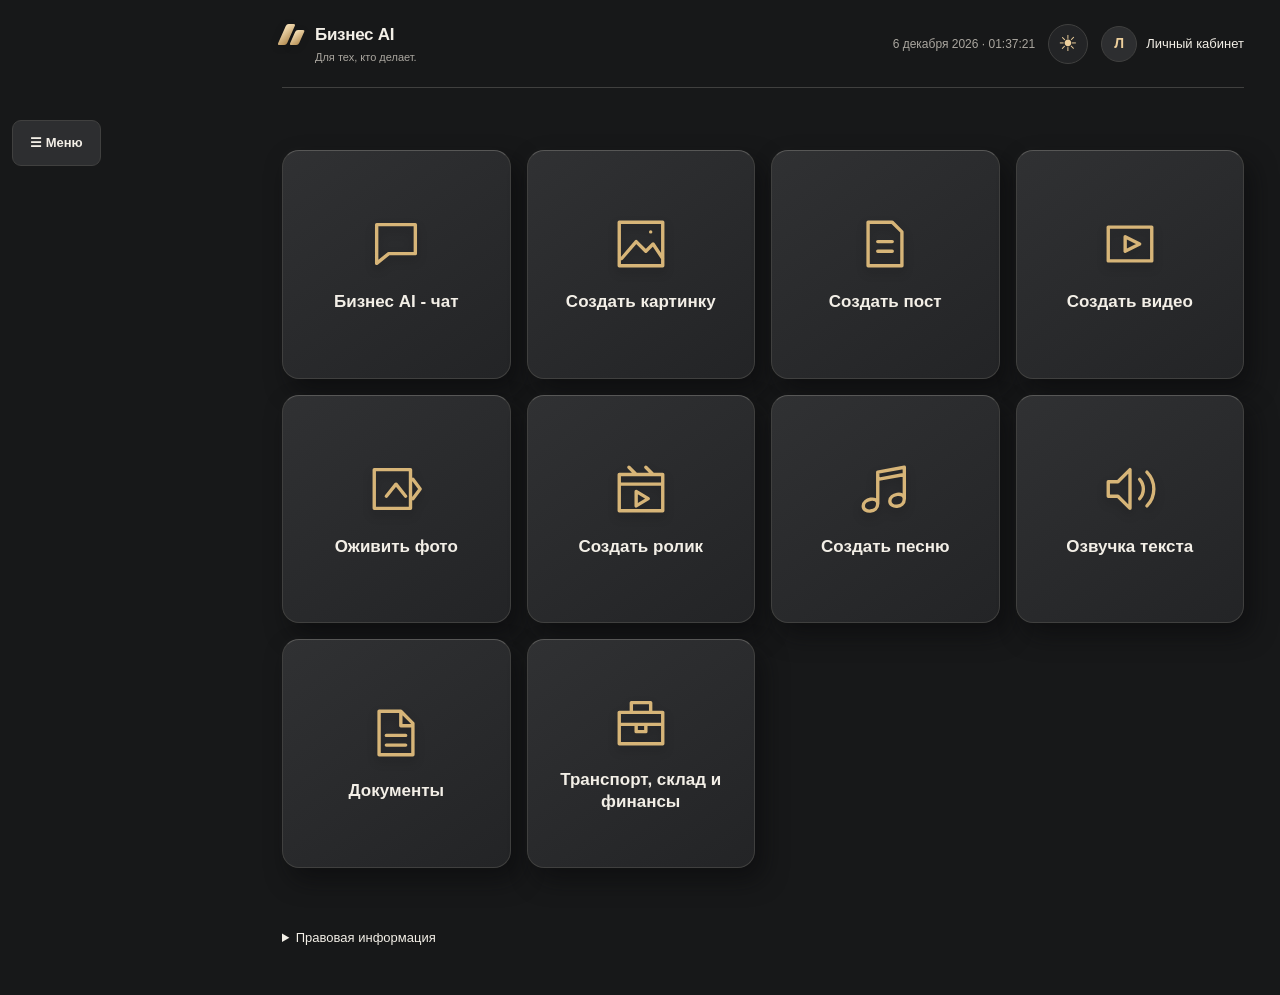
==== commit bcb69a9f: "Apply approved 3.4.0 audit fixes and voice and song descriptions" ====
--- a/index.html
+++ b/index.html
@@ -83,17 +83,17 @@
 <link rel="stylesheet" href="ai-content.css?v=release-20261121-3.3.0">
 <script src="chat-audio.js?v=release-20261121-3.3.0" defer></script>
 
-<script src="account-services.js?v=release-20261121-3.3.0" defer></script>
+<script src="account-services.js?v=release-20261122-3.4.0" defer></script>
 <script src="document-library.js?v=release-20261121-3.3.0" defer></script>
 <script src="device-drafts.js?v=release-20261121-3.3.0" defer></script>
 <script src="library-autosave.js?v=release-20261121-3.3.0" defer></script>
 <script src="chat-attachments.js?v=release-20261121-3.3.0" defer></script>
 <script src="office-editor.js?v=release-20261121-3.3.0" defer></script>
 <script src="site-search-context.js?v=release-20261121-3.3.0" defer></script>
-<script src="media-ui.js?v=release-20261122-3.3.2" defer></script>
-<script src="music-ui.js?v=release-20261122-3.3.2-ui1" defer></script>
-<script src="audio-ui.js?v=release-20261121-3.3.0" defer></script>
-<script src="public-access.js?v=release-20261121-3.3.0" defer></script>
+<script src="media-ui.js?v=release-20261122-3.4.0" defer></script>
+<script src="music-ui.js?v=release-20261122-3.4.0" defer></script>
+<script src="audio-ui.js?v=release-20261122-3.4.0" defer></script>
+<script src="public-access.js?v=release-20261122-3.4.0" defer></script>
 <script src="compact-ai.js?v=release-20261121-3.3.0" defer></script>
 <script src="wallet-navigation.js?v=release-20261121-3.3.0" defer></script>
 <script src="document-subscription.js?v=release-20261121-3.3.0" defer></script>
@@ -103,10 +103,10 @@
 <script src="account-layout.js?v=release-20261121-3.3.0" defer></script>
 <script src="chat-document-actions.js?v=release-20261121-3.3.0" defer></script>
 <script src="chat-models.js?v=release-20261121-3.3.0" defer></script>
-<script src="unified-menu.js?v=release-20261121-3.3.0" defer></script>
-<link rel="stylesheet" href="unified-menu.css?v=release-20261121-3.3.0">
-<script src="site-update.js?v=release-20261121-3.3.0" data-version="release-20261122-3.3.2-ui1" defer></script>
-<script src="legal-links.js?v=release-20261121-3.3.0" defer></script>
+<script src="unified-menu.js?v=release-20261122-3.4.0" defer></script>
+<link rel="stylesheet" href="unified-menu.css?v=release-20261122-3.4.0">
+<script src="site-update.js?v=release-20261121-3.3.0" data-version="release-20261122-3.4.0" defer></script>
+<script src="legal-links.js?v=release-20261122-3.4.0" defer></script>
 <link rel="icon" type="image/svg+xml" href="favicon.svg">
 </head><body><section id="landing" class="landing" hidden aria-label="Стартовая страница Business AI"><div class="landing-grid"><div><div class="landing-brand"><span class="champagne-mark" aria-hidden="true"><i></i><i></i></span><span>Бизнес <b>AI</b></span></div><div class="landing-intro">Для тех, кто делает.</div></div><div class="landing-card"><div class="landing-tabs"><button type="button" class="active" data-landing-tab="login">Вход</button><button type="button" data-landing-tab="register">Регистрация</button></div><h2 id="landing-title">Вход в Business AI</h2><p id="landing-subtitle">Вход в личный кабинет</p><div id="landing-fields"><label>Электронная почта<input type="email" placeholder="example@mail.ru" autocomplete="email" required></label><label>Пароль<input type="password" placeholder="Пароль" autocomplete="current-password" required></label></div><p class="landing-password-hint" style="font-size:12px;color:#a9bfd1;margin:9px 0 3px;line-height:1.5">Пароль должен содержать не менее 10 символов.</p><div class="landing-links"><button type="button" data-landing-tab="recover">Забыли пароль?</button></div><button type="button" class="btn" data-landing-preview>Войти</button><p id="landing-error" role="alert" style="color:#ffb9b9;white-space:pre-wrap"></p></div></div></section><div class="app"><aside class="sidebar" aria-label="Место для будущей рекламы"><div id="sidebar-stats" class="sidebar-stats"></div></aside><main class="main"><div id="content"></div><div id="exit-hint" role="status" aria-live="polite"></div></main></div>
 <script>
@@ -182,91 +182,25 @@
 async function switchAccountDatabase(){const epoch=++accountDatabaseEpoch;if(db)db.close();const opened=await openDB();if(epoch!==accountDatabaseEpoch){opened.close();return;}db=opened;const owner=syncAccount(),rows=await all('trips'),calcs=await all('calculations');if(epoch!==accountDatabaseEpoch||owner!==syncAccount())return;trips=rows;calculations=calcs;}
 function store(name,mode='readonly'){return db.transaction(name,mode).objectStore(name);}
 function all(name){return new Promise((res,rej)=>{const r=store(name).getAll();r.onsuccess=()=>res(r.result);r.onerror=()=>rej(r.error);});}
-// New records only: old browser records are never automatically uploaded.
+// Working records stay on the current device. Legacy cloud queues are preserved
+// for a separately approved migration; they are never uploaded automatically.
 const syncAccount=()=>currentUser?.email?.trim().toLowerCase()||'';
 const syncToken=()=>sessionStorage.getItem('business-ai-test2-auth-token');
-const syncKey=(kind)=>'transera-cloud-v1:'+kind+':'+syncAccount();
-function syncRead(kind){try{const v=JSON.parse(localStorage.getItem(syncKey(kind))||'[]');return Array.isArray(v)?v:[];}catch{return [];}}
-function syncWrite(kind,v){localStorage.setItem(syncKey(kind),JSON.stringify(v));}
-function synced(name,id){return syncRead('ids').includes(name+':'+id);}
-function markSynced(name,id){const a=syncRead('ids'),key=name+':'+id;if(!a.includes(key)){a.push(key);syncWrite('ids',a);}}
-function localPut(name,item){return new Promise((res,rej)=>{const r=store(name,'readwrite').put(item);r.onsuccess=()=>res();r.onerror=()=>rej(r.error);});}
-function localDel(name,id){return new Promise((res,rej)=>{const r=store(name,'readwrite').delete(id);r.onsuccess=()=>res();r.onerror=()=>rej(r.error);});}
-function localGet(name,id){return new Promise((res,rej)=>{const r=store(name).get(id);r.onsuccess=()=>res(r.result);r.onerror=()=>rej(r.error);});}
-let syncRunning=false;
-let syncError='';
-function showSyncStatus(){
- let panel=document.getElementById('transera-sync-status');
- if(!panel){
-  panel=document.createElement('div');panel.id='transera-sync-status';
-  panel.style.cssText='position:fixed;bottom:12px;right:12px;z-index:9999;max-width:min(370px,calc(100vw - 24px));background:#14253d;color:#fff;border:1px solid #3b7190;border-radius:10px;padding:10px 12px;font:13px/1.5 system-ui,sans-serif;box-shadow:0 3px 16px #0005';
-  document.body.appendChild(panel);
- }
- if(!syncAccount()||!syncToken()){panel.hidden=true;return;}
- const pending=syncRead('queue').length;
- // Keep the overlay completely out of the way when synchronization is healthy.
- if(!syncError && pending===0){panel.hidden=true;return;}
- panel.hidden=false;
- panel.textContent=syncError?'Синхронизация: '+syncError:'Ожидают отправки: '+pending;
- const btn=document.createElement('button');btn.type='button';btn.textContent='Проверить снова';btn.style.cssText='display:block;margin-top:6px;padding:5px 9px;cursor:pointer';
- btn.onclick=async()=>{syncError='';panel.textContent='Проверяю соединение…';await syncDownload();showSyncStatus();};
- panel.appendChild(btn);
-}
-
-function syncEnqueue(name,id,action,item){
- if(!syncAccount()||!syncToken())return;
- const queue=syncRead('queue').filter(x=>!(x.name===name&&x.id===id));
- queue.push({name,id,action,item,nonce:uid()});
- syncWrite('queue',queue);void syncNow();
-}
-async function put(name,item){
- const previous=await localGet(name,item.id);
- await localPut(name,item);
- // Existing records from before cloud synchronization remain local-only.
- if(syncAccount()&&(!previous||synced(name,item.id))){
-  markSynced(name,item.id);syncEnqueue(name,item.id,'save',item);
- }
-}
-async function del(name,id){
- const cloud=synced(name,id);
- await localDel(name,id);
- if(cloud)syncEnqueue(name,id,'delete',null);
-}
-async function syncNow(){
- if(syncRunning||!db||!syncAccount()||!syncToken()||!navigator.onLine)return;
- syncRunning=true;const account=syncAccount(),token=syncToken();
- try{
-  for(const entry of syncRead('queue')){
-   if(account!==syncAccount()||token!==syncToken())break;
-   await apiRequest('/'+entry.name+'/'+entry.action,entry.action==='save'?{id:entry.id,data:entry.item}:{id:entry.id},token);
-   if(account!==syncAccount())break;
-   syncWrite('queue',syncRead('queue').filter(x=>x.nonce!==entry.nonce));
-  }
- }catch(e){syncError='Отправка: '+(e?.message||String(e));showSyncStatus();console.warn('Cloud synchronization postponed; browser data retained',e);}
- finally{syncRunning=false;showSyncStatus();}
-}
-async function syncDownload(){
- if(!db||!syncAccount()||!syncToken()||!navigator.onLine)return;
- const account=syncAccount(),token=syncToken();
- await syncNow();
- for(const name of ['trips','calculations']){
-  let response;
-  try{response=await apiRequest('/'+name+'/list',null,token);}
-  catch(e){syncError='Загрузка: '+(e?.message||String(e));showSyncStatus();console.warn('Cloud list unavailable',e);return;}
-  if(account!==syncAccount()||token!==syncToken())return;
-  const items=Array.isArray(response)?response:response?.items??response?.[name]??response?.records??response?.data;
-  if(!Array.isArray(items)){syncError='Сервер вернул неожиданный формат списка '+name;showSyncStatus();console.warn('Unexpected cloud list response',name,response);return;}
-  const pending=new Set(syncRead('queue').filter(x=>x.name===name).map(x=>x.id));
-  for(const item of items){
-   if(!item||typeof item.id!=='string'||pending.has(item.id))continue;
-   const previous=await localGet(name,item.id);
-   // Do not replace old local data or newer unsent local changes.
-   if(!previous){await localPut(name,item);markSynced(name,item.id);}
-  }
- }
- await refresh();showSyncStatus();
-}
-window.addEventListener('online',()=>{void syncDownload();});
+const syncKey=kind=>'transera-cloud-v1:'+kind+':'+syncAccount();
+function syncRead(kind){try{const value=JSON.parse(localStorage.getItem(syncKey(kind))||'[]');return Array.isArray(value)?value:[];}catch{return [];}}
+function syncWrite(kind,value){localStorage.setItem(syncKey(kind),JSON.stringify(value));}
+function synced(){return false;}
+function markSynced(){}
+function localPut(name,item){return new Promise((resolve,reject)=>{const request=store(name,'readwrite').put(item);request.onsuccess=()=>resolve();request.onerror=()=>reject(request.error);});}
+function localDel(name,id){return new Promise((resolve,reject)=>{const request=store(name,'readwrite').delete(id);request.onsuccess=()=>resolve();request.onerror=()=>reject(request.error);});}
+function localGet(name,id){return new Promise((resolve,reject)=>{const request=store(name).get(id);request.onsuccess=()=>resolve(request.result);request.onerror=()=>reject(request.error);});}
+let syncRunning=false,syncError='';
+function showSyncStatus(){const panel=document.getElementById('transera-sync-status');if(panel)panel.hidden=true;}
+function syncEnqueue(){}
+async function put(name,item){await localPut(name,item);}
+async function del(name,id){await localDel(name,id);}
+async function syncNow(){showSyncStatus();}
+async function syncDownload(){showSyncStatus();}
 async function refresh(){const owner=syncAccount(),rows=await all('trips'),calcs=await all('calculations');if(owner!==syncAccount())return;trips=rows;calculations=calcs;render();}
 const field=(key,label,type='number',opts=null)=>'<label>'+label+(opts?'<select data-field="'+key+'">'+opts.map(o=>'<option value="'+esc(o[0])+'" '+(String(draft[key])===String(o[0])?'selected':'')+'>'+esc(o[1])+'</option>').join('')+'</select>':'<input data-field="'+key+'" type="'+(type==='number'?'text':type)+'" '+(type==='number'?'inputmode="decimal" data-numeric="1" autocomplete="off"':'')+' value="'+esc(type==='number'&&Number(draft[key])===0?'':draft[key])+'" placeholder="'+(type==='number'?'0':'')+'">')+'</label>';
 
--- a/unified-menu.css
+++ b/unified-menu.css
@@ -13,3 +13,5 @@
 [data-wallet-back]:not([aria-label]),[data-legal-close],[data-legal-home]{background:linear-gradient(115deg,#ecd19c,#cfaa6a);color:#211a10!important;border-color:#c9a365}.legal-document-dialog main{margin:0;padding:0;max-width:100%}.legal-document-dialog table{width:100%;border-collapse:collapse;font-size:13px}.legal-document-dialog td,.legal-document-dialog th{padding:8px;border-bottom:1px solid #a58d6944;text-align:left}.legal-document-dialog h1{font-size:26px}
 
 .selected-model-description{font-size:12px;line-height:1.4;max-width:600px}.ai-chat-main>header{flex-wrap:wrap}
+
+[data-music-form] label.music-mode-choice{display:flex;align-items:center;gap:12px;padding:12px;margin:10px 0;border:1px solid var(--line,#bfa77b);border-radius:9px;cursor:pointer}[data-music-form] label.music-mode-choice input[type=checkbox]{width:18px;height:18px;min-height:0;flex:0 0 18px;margin:0}[data-music-form] .music-mode-choice span{min-width:0}[data-music-form] .music-mode-choice strong{display:block;font-size:inherit}[data-music-form] .music-mode-choice small{display:block;margin-top:4px;color:var(--muted);font-weight:400}[data-music-form] label.music-mode-choice:has(input:checked){border-color:var(--gold,#d2aa6d)}
